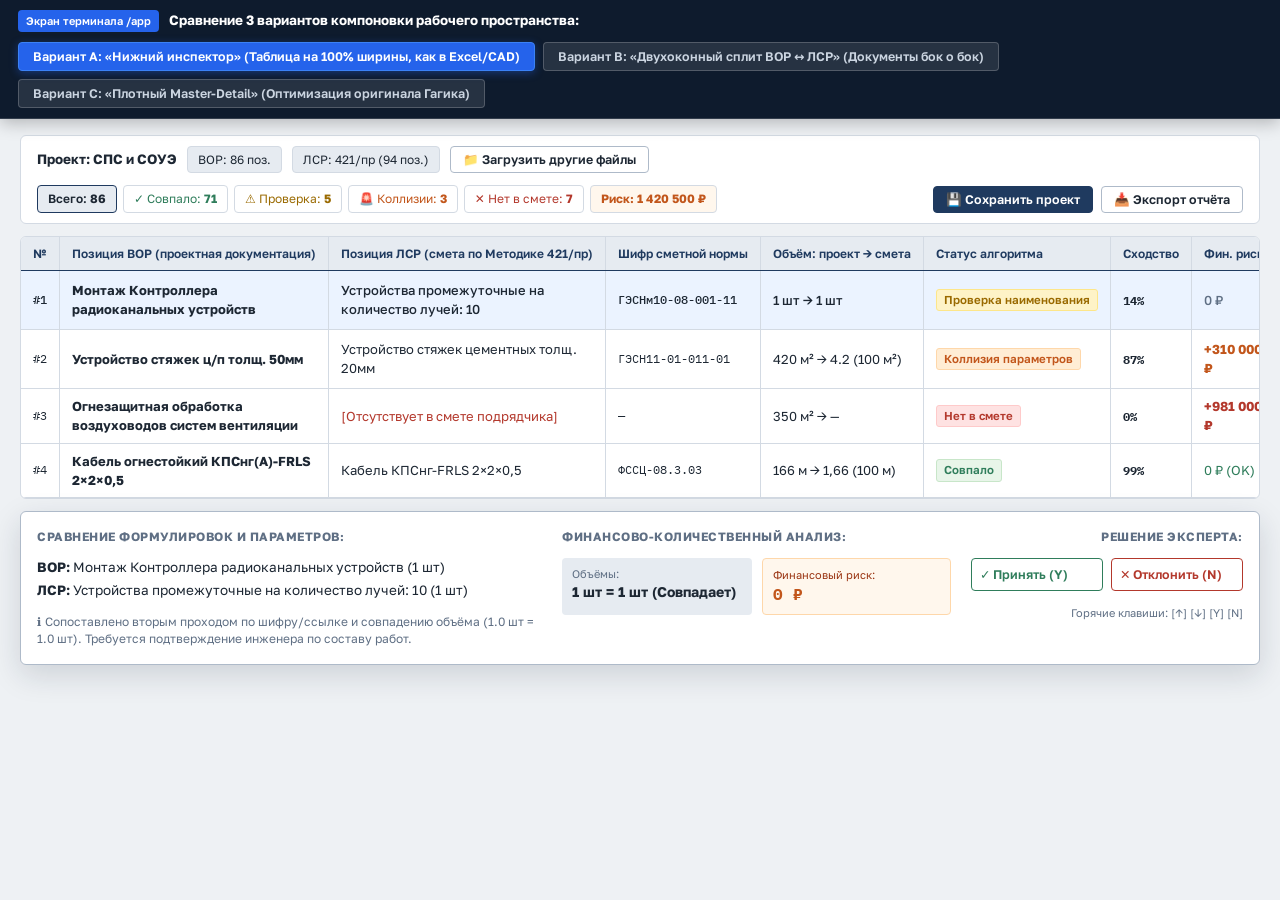
==== web/app_concepts.html @ 4828a9d8 "fix(classification): fix front-end status bug and add 3 interactive layout concepts for /app termina" ====
<!doctype html>
<html lang="ru">
<head>
  <meta charset="utf-8">
  <meta name="viewport" content="width=device-width, initial-scale=1, viewport-fit=cover">
  <title>Концепты интерфейса /app | СверкаСмет (SmartMatcher)</title>
  <link rel="icon" type="image/svg+xml" href="/favicon.svg">
  <link rel="stylesheet" href="https://fonts.googleapis.com/css2?family=Golos+Text:wght@400;500;600;700;800&family=IBM+Plex+Mono:wght@400;500;600&display=swap">
  <style>
    :root {
      --bg: #EEF1F4;
      --card: #FFFFFF;
      --ink: #1F3A5F;
      --ink-dark: #0E1B2D;
      --text: #1D2733;
      --mut: #5F6F84;
      --line: #D3DAE3;
      --line2: #AEBAC9;
      --hdr: #E6EBF1;
      --ok: #2F7D5B;
      --part: #9A6A00;
      --diff: #C2561B;
      --bad: #B3382C;
      --link: #1F5FBF;
    }
    * { box-sizing: border-box; margin: 0; padding: 0; }
    body {
      background: var(--bg);
      color: var(--text);
      font: 13.5px/1.45 "Golos Text", system-ui, -apple-system, sans-serif;
      -webkit-font-smoothing: antialiased;
      padding-bottom: 30px;
    }
    button, input, select { font-family: inherit; }

    /* Верхняя панель переключения концептов */
    .switcher-top {
      position: sticky;
      top: 0;
      z-index: 1000;
      background: #0E1B2D;
      color: #fff;
      padding: 10px 18px;
      display: flex;
      justify-content: space-between;
      align-items: center;
      box-shadow: 0 4px 16px rgba(0, 0, 0, 0.25);
      border-bottom: 1px solid rgba(255, 255, 255, 0.15);
      flex-wrap: wrap;
      gap: 10px;
    }
    .switcher-left {
      font-size: 13.5px;
      font-weight: 700;
      display: flex;
      align-items: center;
      gap: 10px;
    }
    .tag-badge {
      background: #2563EB;
      color: #fff;
      font-size: 11px;
      padding: 3px 8px;
      border-radius: 4px;
      font-weight: 600;
    }
    .switcher-btns {
      display: flex;
      gap: 8px;
      flex-wrap: wrap;
    }
    .sw-btn {
      background: rgba(255, 255, 255, 0.1);
      border: 1px solid rgba(255, 255, 255, 0.2);
      color: #CBD5E1;
      font-size: 12.5px;
      font-weight: 600;
      padding: 6px 14px;
      border-radius: 4px;
      cursor: pointer;
      transition: all 0.15s ease;
    }
    .sw-btn:hover {
      background: rgba(255, 255, 255, 0.2);
      color: #fff;
    }
    .sw-btn.active {
      background: #2563EB;
      border-color: #3B82F6;
      color: #fff;
      box-shadow: 0 2px 8px rgba(37, 99, 235, 0.4);
    }

    .concept-screen {
      display: none;
      max-width: 1560px;
      margin: 0 auto;
      padding: 16px 20px;
      animation: fadeIn 0.15s ease-out;
    }
    .concept-screen.active {
      display: block;
    }
    @keyframes fadeIn {
      from { opacity: 0; transform: translateY(4px); }
      to { opacity: 1; transform: none; }
    }

    /* Общие стили таблиц и бейджей */
    .t-code { font-family: "IBM Plex Mono", monospace; font-size: 11.5px; }
    .badge {
      display: inline-flex;
      align-items: center;
      gap: 4px;
      padding: 2px 7px;
      border-radius: 3px;
      font-size: 11.5px;
      font-weight: 600;
      white-space: nowrap;
    }
    .b-ok { background: #E8F5E9; color: var(--ok); border: 1px solid #C8E6C9; }
    .b-part { background: #FEF3C7; color: var(--part); border: 1px solid #FDE68A; }
    .b-diff { background: #FFEDD5; color: var(--diff); border: 1px solid #FED7AA; }
    .b-bad { background: #FEE2E2; color: var(--bad); border: 1px solid #FECACA; }
    mark.df { background: #FFEDD5; color: #9A3412; padding: 0 3px; border-radius: 2px; font-weight: 700; }

    .btn {
      font-size: 12.5px;
      padding: 5px 12px;
      border-radius: 4px;
      border: 1px solid var(--line2);
      background: #fff;
      color: var(--text);
      cursor: pointer;
      font-weight: 600;
      display: inline-flex;
      align-items: center;
      gap: 6px;
    }
    .btn-primary { background: var(--ink); color: #fff; border-color: var(--ink); }
    .btn-ok { color: var(--ok); border-color: var(--ok); }
    .btn-ok:hover { background: var(--ok); color: #fff; }
    .btn-bad { color: var(--bad); border-color: var(--bad); }
    .btn-bad:hover { background: var(--bad); color: #fff; }

    /* ==========================================================================
       КОНЦЕПТ A: НИЖНИЙ ИНСПЕКТОР (Bottom Drawer / Excel & CAD Style)
       Таблица на 100% ширины экрана, ничего не сжато. Снизу удобная панель инспекции.
       ========================================================================== */
    .ca-topbar {
      background: var(--card);
      border: 1px solid var(--line);
      border-radius: 6px;
      padding: 10px 16px;
      margin-bottom: 12px;
      display: flex;
      justify-content: space-between;
      align-items: center;
      flex-wrap: wrap;
      gap: 12px;
    }
    .ca-files {
      display: flex;
      gap: 10px;
      align-items: center;
    }
    .ca-f-pill {
      background: var(--hdr);
      border: 1px solid var(--line);
      border-radius: 4px;
      padding: 4px 10px;
      font-size: 12px;
    }
    .ca-stats {
      display: flex;
      gap: 6px;
      align-items: center;
    }
    .ca-stat-pill {
      border: 1px solid var(--line);
      background: #fff;
      border-radius: 4px;
      padding: 4px 10px;
      font-size: 12px;
      cursor: pointer;
    }
    .ca-stat-pill.active {
      border-color: var(--ink);
      background: var(--hdr);
      font-weight: 600;
    }

    .ca-table-wrap {
      background: var(--card);
      border: 1px solid var(--line);
      border-radius: 6px;
      overflow: hidden;
      margin-bottom: 12px;
    }
    .ca-table {
      width: 100%;
      border-collapse: collapse;
      font-size: 13px;
    }
    .ca-table th {
      background: var(--hdr);
      padding: 8px 12px;
      text-align: left;
      font-weight: 600;
      color: var(--ink);
      border-bottom: 1.5px solid var(--ink);
      border-right: 1px solid var(--line);
      font-size: 12px;
      white-space: nowrap;
    }
    .ca-table td {
      padding: 8px 12px;
      border-bottom: 1px solid var(--line);
      border-right: 1px solid var(--line);
      vertical-align: middle;
      cursor: pointer;
    }
    .ca-table tr:hover { background: #F1F5F9; }
    .ca-table tr.active { background: #EBF3FF; font-weight: 500; }

    /* Нижняя шторка инспектора параметров */
    .ca-bottom-drawer {
      background: #FFFFFF;
      border: 1.5px solid var(--line2);
      border-radius: 6px;
      padding: 16px;
      box-shadow: 0 10px 30px rgba(18, 34, 56, 0.15);
      display: grid;
      grid-template-columns: 1.3fr 1fr 0.7fr;
      gap: 20px;
      align-items: start;
    }
    .ca-b-col {
      display: flex;
      flex-direction: column;
      gap: 8px;
    }
    .ca-b-col h4 {
      font-size: 12px;
      text-transform: uppercase;
      letter-spacing: 0.5px;
      color: var(--mut);
      margin-bottom: 4px;
    }

    /* ==========================================================================
       КОНЦЕПТ B: ДВУХОКОННЫЙ СПЛИТ ВОР <-> ЛСР (Side-by-Side Dual Pane)
       Слева колонка ВОР, справа колонка ЛСР. Идеально видно связку документов.
       ========================================================================== */
    .cb-top {
      display: flex;
      justify-content: space-between;
      align-items: center;
      background: var(--card);
      border: 1px solid var(--line);
      border-radius: 6px;
      padding: 10px 16px;
      margin-bottom: 12px;
    }
    .cb-grid {
      display: grid;
      grid-template-columns: 1fr 1fr;
      gap: 14px;
    }
    .cb-pane {
      background: var(--card);
      border: 1px solid var(--line);
      border-radius: 6px;
      overflow: hidden;
    }
    .cb-pane-hdr {
      background: var(--hdr);
      padding: 10px 14px;
      border-bottom: 1.5px solid var(--ink);
      display: flex;
      justify-content: space-between;
      align-items: center;
      font-weight: 700;
      color: var(--ink);
    }
    .cb-list {
      display: flex;
      flex-direction: column;
    }
    .cb-item {
      padding: 10px 14px;
      border-bottom: 1px solid var(--line);
      cursor: pointer;
      display: flex;
      justify-content: space-between;
      align-items: center;
      gap: 10px;
      transition: background 0.1s ease;
    }
    .cb-item:hover { background: #F8FAFC; }
    .cb-item.active { background: #EBF3FF; border-left: 3px solid var(--ink); font-weight: 500; }

    /* ==========================================================================
       КОНЦЕПТ C: УЛУЧШЕННЫЙ MASTER-DETAIL (Оптимизация оригинала Гагика)
       Таблица слева, карточка справа. Но шапка сжата в 1 строку, кнопки быстрых
       решений прямо в таблице, ничего не сминается.
       ========================================================================== */
    .cc-compact-header {
      background: var(--card);
      border: 1px solid var(--line);
      border-radius: 6px;
      padding: 8px 14px;
      display: flex;
      justify-content: space-between;
      align-items: center;
      margin-bottom: 12px;
      flex-wrap: wrap;
      gap: 10px;
    }
    .cc-split {
      display: grid;
      grid-template-columns: minmax(0, 1.4fr) minmax(340px, 0.85fr);
      gap: 12px;
      align-items: start;
    }
    .cc-table-box {
      background: var(--card);
      border: 1px solid var(--line);
      border-radius: 6px;
      overflow: hidden;
    }
    .cc-panel-box {
      background: var(--card);
      border: 1px solid var(--line);
      border-radius: 6px;
      padding: 16px;
      display: flex;
      flex-direction: column;
      gap: 14px;
      position: sticky;
      top: 60px;
    }
  </style>
</head>
<body>

  <!-- Switcher Toolbar -->
  <div class="switcher-top">
    <div class="switcher-left">
      <span class="tag-badge">Экран терминала /app</span>
      <span>Сравнение 3 вариантов компоновки рабочего пространства:</span>
    </div>
    <div class="switcher-btns">
      <button class="sw-btn active" onclick="setScreen('a')">
        Вариант А: «Нижний инспектор» (Таблица на 100% ширины, как в Excel/CAD)
      </button>
      <button class="sw-btn" onclick="setScreen('b')">
        Вариант B: «Двухоконный сплит ВОР ↔ ЛСР» (Документы бок о бок)
      </button>
      <button class="sw-btn" onclick="setScreen('c')">
        Вариант C: «Плотный Master-Detail» (Оптимизация оригинала Гагика)
      </button>
    </div>
  </div>

  <!-- ==========================================================================
       ВАРИАНТ A: НИЖНИЙ ИНСПЕКТОР (Bottom Drawer / Excel & CAD Style)
       ========================================================================== -->
  <div id="screen-a" class="concept-screen active">
    <!-- Ультракомпактный Topbar -->
    <div class="ca-topbar">
      <div class="ca-files">
        <b>Проект: СПС и СОУЭ</b>
        <span class="ca-f-pill">ВОР: 86 поз.</span>
        <span class="ca-f-pill">ЛСР: 421/пр (94 поз.)</span>
        <button class="btn btn-sm">📁 Загрузить другие файлы</button>
      </div>

      <div class="ca-stats">
        <span class="ca-stat-pill active">Всего: <b>86</b></span>
        <span class="ca-stat-pill" style="color:var(--ok);">✓ Совпало: <b>71</b></span>
        <span class="ca-stat-pill" style="color:var(--part);">⚠️ Проверка: <b>5</b></span>
        <span class="ca-stat-pill" style="color:var(--diff);">🚨 Коллизии: <b>3</b></span>
        <span class="ca-stat-pill" style="color:var(--bad);">✕ Нет в смете: <b>7</b></span>
        <span class="ca-stat-pill" style="background:#FFF7ED; color:#C2561B; font-weight:700;">Риск: 1 420 500 ₽</span>
      </div>

      <div style="display:flex; gap:8px;">
        <button class="btn btn-primary">💾 Сохранить проект</button>
        <button class="btn">📥 Экспорт отчёта</button>
      </div>
    </div>

    <!-- Таблица на всю ширину (100%) -->
    <div class="ca-table-wrap">
      <table class="ca-table">
        <thead>
          <tr>
            <th style="width:40px;">№</th>
            <th>Позиция ВОР (проектная документация)</th>
            <th>Позиция ЛСР (смета по Методике 421/пр)</th>
            <th style="width:130px;">Шифр сметной нормы</th>
            <th style="width:130px;">Объём: проект → смета</th>
            <th style="width:160px;">Статус алгоритма</th>
            <th style="width:90px;">Сходство</th>
            <th style="width:120px;">Фин. риск</th>
            <th style="width:120px; text-align:center;">Решение</th>
          </tr>
        </thead>
        <tbody id="ca-tbody">
          <tr class="active" onclick="caSelect(0, this)">
            <td class="t-code">#1</td>
            <td><b>Монтаж Контроллера радиоканальных устройств</b></td>
            <td>Устройства промежуточные на количество лучей: 10</td>
            <td class="t-code">ГЭСНм10-08-001-11</td>
            <td>1 шт → 1 шт</td>
            <td><span class="badge b-part">Проверка наименования</span></td>
            <td><b class="t-code">14%</b></td>
            <td><span style="color:var(--mut);">0 ₽</span></td>
            <td style="text-align:center;" onclick="event.stopPropagation();">
              <button class="btn btn-ok" style="padding:2px 8px;">✓</button>
              <button class="btn btn-bad" style="padding:2px 8px;">✕</button>
            </td>
          </tr>
          <tr onclick="caSelect(1, this)">
            <td class="t-code">#2</td>
            <td><b>Устройство стяжек ц/п толщ. 50мм</b></td>
            <td>Устройство стяжек цементных толщ. 20мм</td>
            <td class="t-code">ГЭСН11-01-011-01</td>
            <td>420 м² → 4.2 (100 м²)</td>
            <td><span class="badge b-diff">Коллизия параметров</span></td>
            <td><b class="t-code">87%</b></td>
            <td><b style="color:var(--diff);">+310 000 ₽</b></td>
            <td style="text-align:center;" onclick="event.stopPropagation();">
              <button class="btn btn-ok" style="padding:2px 8px;">✓</button>
              <button class="btn btn-bad" style="padding:2px 8px;">✕</button>
            </td>
          </tr>
          <tr onclick="caSelect(2, this)">
            <td class="t-code">#3</td>
            <td><b>Огнезащитная обработка воздуховодов систем вентиляции</b></td>
            <td><span style="color:var(--bad);">[Отсутствует в смете подрядчика]</span></td>
            <td class="t-code">—</td>
            <td>350 м² → —</td>
            <td><span class="badge b-bad">Нет в смете</span></td>
            <td><b class="t-code">0%</b></td>
            <td><b style="color:var(--bad);">+981 000 ₽</b></td>
            <td style="text-align:center;" onclick="event.stopPropagation();">
              <button class="btn btn-bad" style="padding:2px 8px;">✕ В акт</button>
            </td>
          </tr>
          <tr onclick="caSelect(3, this)">
            <td class="t-code">#4</td>
            <td><b>Кабель огнестойкий КПСнг(А)-FRLS 2×2×0,5</b></td>
            <td>Кабель КПСнг-FRLS 2×2×0,5</td>
            <td class="t-code">ФССЦ-08.3.03</td>
            <td>166 м → 1,66 (100 м)</td>
            <td><span class="badge b-ok">Совпало</span></td>
            <td><b class="t-code">99%</b></td>
            <td><span style="color:var(--ok);">0 ₽ (OK)</span></td>
            <td style="text-align:center;" onclick="event.stopPropagation();">
              <span style="color:var(--ok); font-size:12px;">✓ Авто</span>
            </td>
          </tr>
        </tbody>
      </table>
    </div>

    <!-- Инспекционная горизонтальная шторка (не сжимает таблицу) -->
    <div class="ca-bottom-drawer">
      <div class="ca-b-col">
        <h4>Сравнение формулировок и параметров:</h4>
        <div style="font-size:13.5px; line-height:1.45;">
          <div><b>ВОР:</b> <span id="ca-vor">Монтаж Контроллера радиоканальных устройств (1 шт)</span></div>
          <div style="margin-top:4px;"><b>ЛСР:</b> <span id="ca-lsr">Устройства промежуточные на количество лучей: 10 (1 шт)</span></div>
        </div>
        <div style="font-size:12px; color:var(--mut); margin-top:4px;" id="ca-note">
          ℹ️ Сопоставлено вторым проходом по шифру/ссылке и совпадению объёма (1.0 шт = 1.0 шт). Требуется подтверждение инженера по составу работ.
        </div>
      </div>

      <div class="ca-b-col">
        <h4>Финансово-количественный анализ:</h4>
        <div style="display:grid; grid-template-columns: 1fr 1fr; gap:10px;">
          <div style="background:var(--hdr); padding:8px 10px; border-radius:4px;">
            <div style="font-size:11px; color:var(--mut);">Объёмы:</div>
            <b id="ca-qty" style="font-size:14px;">1 шт = 1 шт (Совпадает)</b>
          </div>
          <div style="background:#FFF7ED; border:1px solid #FED7AA; padding:8px 10px; border-radius:4px;">
            <div style="font-size:11px; color:#9A3412;">Финансовый риск:</div>
            <b id="ca-risk" style="font-size:16px; color:#C2561B; font-family:'IBM Plex Mono', monospace;">0 ₽</b>
          </div>
        </div>
      </div>

      <div class="ca-b-col" style="justify-content:center; align-items:flex-end;">
        <h4>Решение эксперта:</h4>
        <div style="display:flex; gap:8px; width:100%;">
          <button class="btn btn-ok" style="flex:1; padding:8px;">✓ Принять (Y)</button>
          <button class="btn btn-bad" style="flex:1; padding:8px;">✕ Отклонить (N)</button>
        </div>
        <span style="font-size:11px; color:var(--mut); margin-top:6px;">Горячие клавиши: [↑] [↓] [Y] [N]</span>
      </div>
    </div>
  </div>


  <!-- ==========================================================================
       ВАРИАНТ B: ДВУХОКОННЫЙ СПЛИТ ВОР <-> ЛСР (Side-by-Side Dual Pane)
       ========================================================================== -->
  <div id="screen-b" class="concept-screen">
    <div class="cb-top">
      <div>
        <b>Сверка в режиме сопоставления двух документов</b>
        <span style="font-size:12.5px; color:var(--mut); margin-left:12px;">Слева: Проектные работы (ВОР) · Справа: Сметные расценки (ЛСР)</span>
      </div>
      <div style="display:flex; gap:8px;">
        <span class="badge b-ok">Связано 71</span>
        <span class="badge b-diff">3 коллизии</span>
        <button class="btn btn-primary">💾 Сохранить</button>
      </div>
    </div>

    <div class="cb-grid">
      <!-- Колонка ВОР -->
      <div class="cb-pane">
        <div class="cb-pane-hdr">
          <span>📋 Ведомость объёмов работ (ВОР)</span>
          <span class="t-code" style="font-weight:400;">86 позиций</span>
        </div>
        <div class="cb-list">
          <div class="cb-item active">
            <div>
              <b>#1. Монтаж Контроллера радиоканальных устройств</b>
              <div style="font-size:12px; color:var(--mut);">Объём: 1 шт</div>
            </div>
            <span class="badge b-part">Связано 14%</span>
          </div>
          <div class="cb-item">
            <div>
              <b>#2. Устройство стяжек ц/п толщ. 50мм</b>
              <div style="font-size:12px; color:var(--mut);">Объём: 420 м²</div>
            </div>
            <span class="badge b-diff">Коллизия 50мм</span>
          </div>
          <div class="cb-item">
            <div>
              <b>#3. Огнезащитная обработка воздуховодов</b>
              <div style="font-size:12px; color:var(--mut);">Объём: 350 м²</div>
            </div>
            <span class="badge b-bad">Нет в смете</span>
          </div>
        </div>
      </div>

      <!-- Колонка ЛСР -->
      <div class="cb-pane">
        <div class="cb-pane-hdr">
          <span>📑 Локальный сметный расчёт (ЛСР 421/пр)</span>
          <span class="t-code" style="font-weight:400;">94 позиции</span>
        </div>
        <div class="cb-list">
          <div class="cb-item active">
            <div>
              <b>№1. Устройства промежуточные на 10 лучей</b>
              <div style="font-size:12px; color:var(--mut);">ГЭСНм10-08-001-11 · Объём: 1 шт</div>
            </div>
            <div style="display:flex; gap:4px;">
              <button class="btn btn-ok" style="padding:2px 8px;">✓</button>
              <button class="btn btn-bad" style="padding:2px 8px;">✕</button>
            </div>
          </div>
          <div class="cb-item">
            <div>
              <b>№14. Устройство стяжек цементных толщ. 20мм</b>
              <div style="font-size:12px; color:var(--mut);">ГЭСН11-01 · 4.2 (100 м²) · <b style="color:var(--diff);">+310 000 ₽</b></div>
            </div>
            <div style="display:flex; gap:4px;">
              <button class="btn btn-ok" style="padding:2px 8px;">✓</button>
              <button class="btn btn-bad" style="padding:2px 8px;">✕</button>
            </div>
          </div>
          <div class="cb-item" style="background:#FFF5F5;">
            <div>
              <span style="color:var(--bad); font-weight:600;">[Соответствующая расценка не обнаружена]</span>
              <div style="font-size:12px; color:var(--mut);">Риск для подрядчика: 981 000 ₽</div>
            </div>
            <button class="btn btn-bad" style="padding:2px 8px;">✕ В акт</button>
          </div>
        </div>
      </div>
    </div>
  </div>


  <!-- ==========================================================================
       ВАРИАНТ C: ПЛОТНЫЙ MASTER-DETAIL (Оптимизация оригинала Гагика)
       ========================================================================== -->
  <div id="screen-c" class="concept-screen">
    <!-- Сжатая верхняя панель (высота 44px вместо 220px) -->
    <div class="cc-compact-header">
      <div style="display:flex; gap:10px; align-items:center;">
        <b>СверкаСмет</b>
        <span style="color:var(--mut); font-size:12.5px;">Объект: Дворец молодёжи</span>
        <button class="btn btn-sm">Сменить смету</button>
      </div>

      <div style="display:flex; gap:6px;">
        <span class="badge b-ok">71 Совпало</span>
        <span class="badge b-part">5 Проверка</span>
        <span class="badge b-diff">3 Коллизии</span>
        <span class="badge b-bad">7 Нет</span>
        <span class="badge" style="background:#FFF7ED; color:#C2561B; border:1px solid #FED7AA;">Риск: 1.42 млн ₽</span>
      </div>

      <div style="display:flex; gap:8px;">
        <button class="btn btn-primary btn-sm">💾 Сохранить</button>
        <button class="btn btn-sm">📁 История</button>
      </div>
    </div>

    <!-- Разделение: Таблица слева (с быстрыми кнопками в строках) + Инспектор справа -->
    <div class="cc-split">
      <div class="cc-table-box">
        <table class="ca-table">
          <thead>
            <tr>
              <th style="width:36px;">№</th>
              <th>Позиция ВОР</th>
              <th>Позиция ЛСР (421/пр)</th>
              <th>Объём</th>
              <th>Статус</th>
              <th>Действие</th>
            </tr>
          </thead>
          <tbody>
            <tr class="active">
              <td class="t-code">#1</td>
              <td><b>Монтаж Контроллера</b></td>
              <td>Устройства промежуточные (10 лучей)</td>
              <td>1 → 1 шт</td>
              <td><span class="badge b-part">Проверка наименования</span></td>
              <td onclick="event.stopPropagation();">
                <button class="btn btn-ok" style="padding:2px 6px;">✓</button>
                <button class="btn btn-bad" style="padding:2px 6px;">✕</button>
              </td>
            </tr>
            <tr>
              <td class="t-code">#2</td>
              <td><b>Стяжка ц/п толщ. 50мм</b></td>
              <td>Стяжка ц/п толщ. 20мм</td>
              <td>420 → 4.2 (100м²)</td>
              <td><span class="badge b-diff">Коллизия параметров</span></td>
              <td onclick="event.stopPropagation();">
                <button class="btn btn-ok" style="padding:2px 6px;">✓</button>
                <button class="btn btn-bad" style="padding:2px 6px;">✕</button>
              </td>
            </tr>
            <tr>
              <td class="t-code">#3</td>
              <td><b>Огнезащита воздуховодов</b></td>
              <td><span style="color:var(--bad);">[Не осмечено]</span></td>
              <td>350 м² → —</td>
              <td><span class="badge b-bad">Нет в смете</span></td>
              <td onclick="event.stopPropagation();">
                <button class="btn btn-bad" style="padding:2px 6px;">✕ В акт</button>
              </td>
            </tr>
          </tbody>
        </table>
      </div>

      <!-- Боковой инспектор справа -->
      <div class="cc-panel-box">
        <div style="display:flex; justify-content:space-between; align-items:baseline; border-bottom:1px solid var(--line); padding-bottom:8px;">
          <b>Инспекция строки #1</b>
          <span class="t-code" style="font-weight:700; color:var(--part);">14% (Pass 2)</span>
        </div>
        <div style="font-size:12.5px;">
          <div style="color:var(--mut);">ВОР:</div>
          <div style="font-weight:500;">Монтаж Контроллера радиоканальных устройств (1 шт)</div>
          <div style="color:var(--mut); margin-top:6px;">ЛСР:</div>
          <div style="font-weight:500;">Устройства промежуточные на 10 лучей (1 шт)</div>
          <div style="color:var(--mut); margin-top:2px;" class="t-code">ГЭСНм10-08-001-11</div>
        </div>
        <div style="background:#F0FDF4; border:1px solid #BBF7D0; padding:8px 10px; border-radius:4px; font-size:12px; color:#166534;">
          ✓ Объёмы полностью совпадают: 1 шт = 1 шт.<br>
          ⚠️ Низкое сходство наименований (14%): проверьте спецификацию проекта.
        </div>
        <div style="display:flex; gap:6px; margin-top:auto;">
          <button class="btn btn-ok" style="flex:1; padding:8px;">✓ Подтвердить (Y)</button>
          <button class="btn btn-bad" style="flex:1; padding:8px;">✕ Отклонить (N)</button>
        </div>
      </div>
    </div>
  </div>

  <script>
    function setScreen(id) {
      document.querySelectorAll('.concept-screen').forEach(s => s.classList.remove('active'));
      document.querySelectorAll('.sw-btn').forEach(b => b.classList.remove('active'));
      document.getElementById('screen-' + id).classList.add('active');
      event.target.classList.add('active');
    }

    const rowDataA = [
      {
        vor: "Монтаж Контроллера радиоканальных устройств (1 шт)",
        lsr: "Устройства промежуточные на количество лучей: 10 (1 шт)",
        note: "ℹ️ Сопоставлено вторым проходом по шифру/ссылке и совпадению объёма (1.0 шт = 1.0 шт). Требуется проверка состава работ.",
        qty: "1 шт = 1 шт (Совпадает)",
        risk: "0 ₽"
      },
      {
        vor: "Устройство стяжек ц/п толщ. <mark class=\"df\">50мм</mark> (420 м²)",
        lsr: "Устройство стяжек цементных толщ. <mark class=\"df\">20мм</mark> (4.2 100м² = 420 м²)",
        note: "⚠️ Коллизия параметров: не совпадает толщина слоя (50 мм против 20 мм по проекту).",
        qty: "420 м² = 420 м² (Нормализовано)",
        risk: "+310 000 ₽"
      },
      {
        vor: "Огнезащитная обработка воздуховодов систем вентиляции (350 м²)",
        lsr: "[Отсутствует в смете подрядчика]",
        note: "🚨 Критический пропуск: обязательные противопожарные работы не осмечены.",
        qty: "350 м² → 0 м² (Дефицит)",
        risk: "+981 000 ₽"
      },
      {
        vor: "Кабель огнестойкий КПСнг(А)-FRLS 2×2×0,5 (166 м)",
        lsr: "Кабель КПСнг-FRLS 2×2×0,5 (1,66 100м = 166 м)",
        note: "✓ Полное соответствие с автоматическим пересчётом единицы измерения (100 м ↔ м).",
        qty: "166 м = 166 м (Совпадает)",
        risk: "0 ₽ (OK)"
      }
    ];

    function caSelect(idx, tr) {
      document.querySelectorAll('#ca-tbody tr').forEach(r => r.classList.remove('active'));
      tr.classList.add('active');
      const d = rowDataA[idx];
      document.getElementById('ca-vor').innerHTML = d.vor;
      document.getElementById('ca-lsr').innerHTML = d.lsr;
      document.getElementById('ca-note').innerHTML = d.note;
      document.getElementById('ca-qty').textContent = d.qty;
      document.getElementById('ca-risk').textContent = d.risk;
    }
  </script>
</body>
</html>
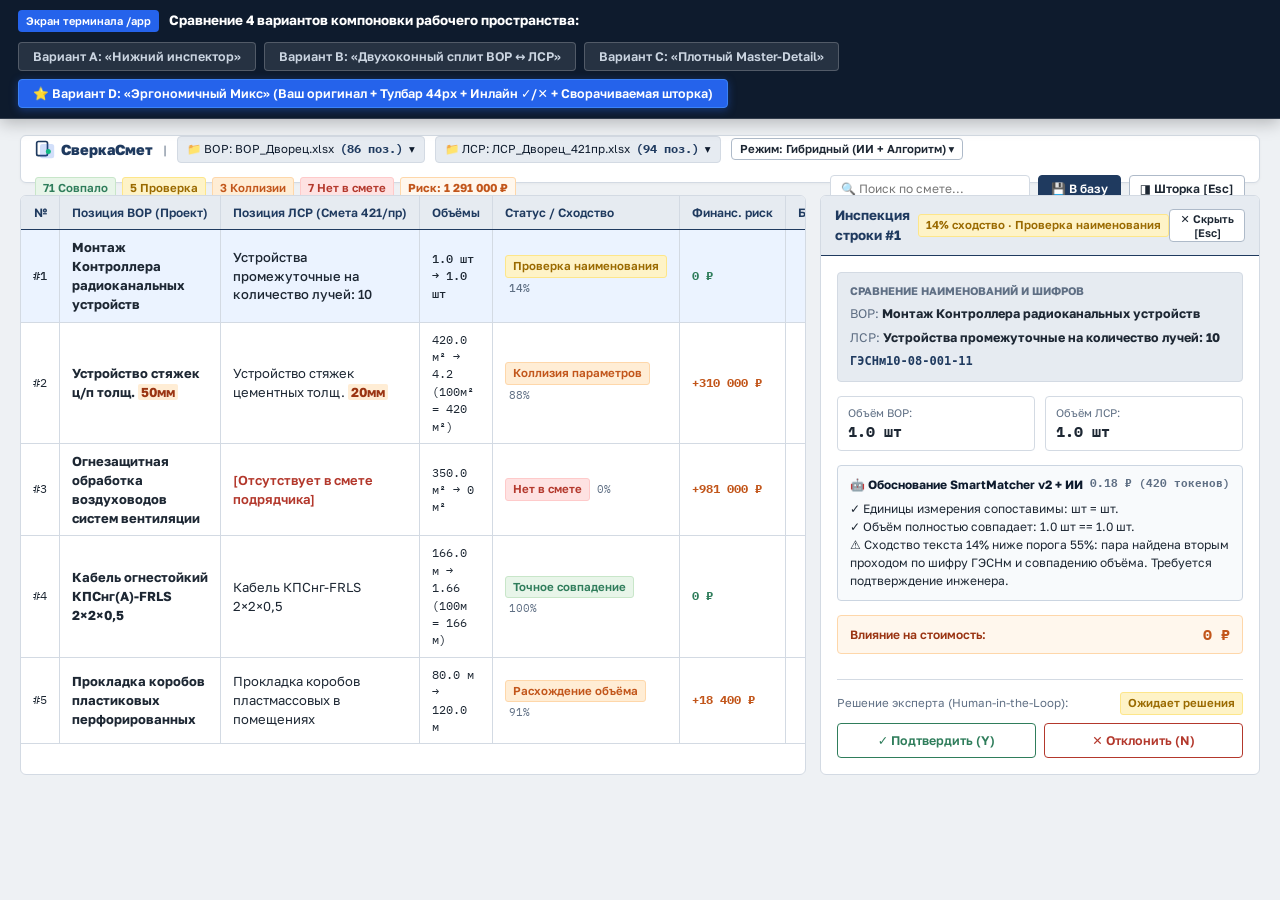
==== commit 5fa04771: "feat(ui): add 4th variant (Ergonomic Mix) to app_concepts showcase" ====
--- a/web/app_concepts.html
+++ b/web/app_concepts.html
@@ -340,6 +340,177 @@
       position: sticky;
       top: 60px;
     }
+    /* ==========================================================================
+       КОНЦЕПТ D: «ЭРГОНОМИЧНЫЙ МИКС» (Финальный рекомендованный вариант Гагика)
+       ========================================================================== */
+    .cd-topbar {
+      height: 48px;
+      background: var(--card);
+      border: 1px solid var(--line);
+      border-radius: 6px;
+      padding: 0 14px;
+      margin-bottom: 12px;
+      display: flex;
+      justify-content: space-between;
+      align-items: center;
+      gap: 12px;
+      box-shadow: 0 1px 3px rgba(0,0,0,0.04);
+      flex-wrap: wrap;
+    }
+    .cd-tb-left {
+      display: flex;
+      align-items: center;
+      gap: 10px;
+    }
+    .cd-logo {
+      font-weight: 800;
+      font-size: 14.5px;
+      color: var(--ink);
+      display: flex;
+      align-items: center;
+      gap: 6px;
+    }
+    .cd-file-pill {
+      display: inline-flex;
+      align-items: center;
+      gap: 6px;
+      background: var(--hdr);
+      border: 1px solid var(--line);
+      padding: 4px 9px;
+      border-radius: 4px;
+      font-size: 11.5px;
+      color: var(--ink-dark);
+      cursor: pointer;
+      transition: all 0.15s ease;
+    }
+    .cd-file-pill:hover {
+      border-color: var(--ink);
+      background: #E2E8F0;
+    }
+    .cd-tb-center {
+      display: flex;
+      align-items: center;
+      gap: 6px;
+    }
+    .cd-tb-right {
+      display: flex;
+      align-items: center;
+      gap: 8px;
+    }
+    .cd-search-input {
+      border: 1px solid var(--line);
+      border-radius: 4px;
+      padding: 5px 10px;
+      font-size: 12px;
+      width: 200px;
+      outline: none;
+    }
+    .cd-search-input:focus {
+      border-color: var(--ink);
+    }
+    .cd-layout {
+      display: flex;
+      gap: 14px;
+      align-items: stretch;
+      min-height: 580px;
+      position: relative;
+    }
+    .cd-table-container {
+      flex: 1 1 0%;
+      min-width: 0;
+      background: var(--card);
+      border: 1px solid var(--line);
+      border-radius: 6px;
+      overflow: hidden;
+      display: flex;
+      flex-direction: column;
+      transition: all 0.25s cubic-bezier(0.16, 1, 0.3, 1);
+    }
+    .cd-inspector-panel {
+      width: 440px;
+      flex-shrink: 0;
+      background: var(--card);
+      border: 1px solid var(--line);
+      border-radius: 6px;
+      display: flex;
+      flex-direction: column;
+      transition: all 0.25s cubic-bezier(0.16, 1, 0.3, 1);
+      overflow: hidden;
+    }
+    .cd-inspector-panel.hidden {
+      width: 0;
+      padding: 0;
+      border: none;
+      margin: 0;
+      opacity: 0;
+      pointer-events: none;
+    }
+    .cd-inspector-hdr {
+      background: var(--hdr);
+      padding: 10px 14px;
+      border-bottom: 1.5px solid var(--ink);
+      display: flex;
+      justify-content: space-between;
+      align-items: center;
+      font-weight: 700;
+      color: var(--ink);
+    }
+    .cd-inspector-body {
+      padding: 16px;
+      overflow-y: auto;
+      display: flex;
+      flex-direction: column;
+      gap: 14px;
+      flex: 1;
+    }
+    .cd-row-action-btn {
+      padding: 3px 8px;
+      border-radius: 3px;
+      font-size: 11px;
+      font-weight: 700;
+      cursor: pointer;
+      border: 1px solid transparent;
+      display: inline-flex;
+      align-items: center;
+      gap: 3px;
+      transition: all 0.1s ease;
+    }
+    .cd-btn-yes {
+      background: #F0FDF4;
+      color: #166534;
+      border-color: #BBF7D0;
+    }
+    .cd-btn-yes:hover, .cd-btn-yes.active {
+      background: #166534;
+      color: #fff;
+    }
+    .cd-btn-no {
+      background: #FEF2F2;
+      color: #991B1B;
+      border-color: #FECACA;
+    }
+    .cd-btn-no:hover, .cd-btn-no.active {
+      background: #991B1B;
+      color: #fff;
+    }
+    .badge-decision-yes {
+      background: #DCFCE7;
+      color: #15803D;
+      font-weight: 700;
+      padding: 2px 6px;
+      border-radius: 3px;
+      font-size: 11px;
+      border: 1px solid #86EFAC;
+    }
+    .badge-decision-no {
+      background: #FEE2E2;
+      color: #B91C1C;
+      font-weight: 700;
+      padding: 2px 6px;
+      border-radius: 3px;
+      font-size: 11px;
+      border: 1px solid #FCA5A5;
+    }
   </style>
 </head>
 <body>
@@ -348,17 +519,20 @@
   <div class="switcher-top">
     <div class="switcher-left">
       <span class="tag-badge">Экран терминала /app</span>
-      <span>Сравнение 3 вариантов компоновки рабочего пространства:</span>
+      <span>Сравнение 4 вариантов компоновки рабочего пространства:</span>
     </div>
     <div class="switcher-btns">
-      <button class="sw-btn active" onclick="setScreen('a')">
-        Вариант А: «Нижний инспектор» (Таблица на 100% ширины, как в Excel/CAD)
+      <button class="sw-btn" onclick="setScreen('a')">
+        Вариант А: «Нижний инспектор»
       </button>
       <button class="sw-btn" onclick="setScreen('b')">
-        Вариант B: «Двухоконный сплит ВОР ↔ ЛСР» (Документы бок о бок)
+        Вариант B: «Двухоконный сплит ВОР ↔ ЛСР»
       </button>
       <button class="sw-btn" onclick="setScreen('c')">
-        Вариант C: «Плотный Master-Detail» (Оптимизация оригинала Гагика)
+        Вариант C: «Плотный Master-Detail»
+      </button>
+      <button class="sw-btn active" onclick="setScreen('d')">
+        ⭐ Вариант D: «Эргономичный Микс» (Ваш оригинал + Тулбар 44px + Инлайн ✓/✕ + Сворачиваемая шторка)
       </button>
     </div>
   </div>
@@ -366,7 +540,7 @@
   <!-- ==========================================================================
        ВАРИАНТ A: НИЖНИЙ ИНСПЕКТОР (Bottom Drawer / Excel & CAD Style)
        ========================================================================== -->
-  <div id="screen-a" class="concept-screen active">
+  <div id="screen-a" class="concept-screen">
     <!-- Ультракомпактный Topbar -->
     <div class="ca-topbar">
       <div class="ca-files">
@@ -695,6 +869,144 @@
     </div>
   </div>
 
+
+  <!-- ==========================================================================
+       ВАРИАНТ D: «ЭРГОНОМИЧНЫЙ МИКС» (Рекомендованный апгрейд оригинала Гагика)
+       ========================================================================== -->
+  <div id="screen-d" class="concept-screen active">
+    <!-- 1. Компактный Topbar (высота 48px, возвращает 250px полезной высоты экрану) -->
+    <div class="cd-topbar">
+      <div class="cd-tb-left">
+        <div class="cd-logo">
+          <svg width="20" height="20" viewBox="0 0 24 24" fill="none"><rect x="2" y="3" width="13" height="17" rx="2" stroke="#1F3A5F" stroke-width="2"/><path d="M9 7h11a2 2 0 0 1 2 2v11a2 2 0 0 1-2 2H9a2 2 0 0 1-2-2V9a2 2 0 0 1 2-2z" fill="#2563EB" opacity="0.2" stroke="#2563EB" stroke-width="2"/><circle cx="16" cy="15" r="3" fill="#10B981"/></svg>
+          СверкаСмет
+        </div>
+        <span style="color:var(--mut); font-size:12px;">|</span>
+        <span class="cd-file-pill" title="Кликните для быстрой смены файла ВОР">
+          📁 ВОР: ВОР_Дворец.xlsx <span class="t-code" style="color:var(--ink); font-weight:700;">(86 поз.)</span> ▾
+        </span>
+        <span class="cd-file-pill" title="Кликните для быстрой смены файла ЛСР">
+          📁 ЛСР: ЛСР_Дворец_421пр.xlsx <span class="t-code" style="color:var(--ink); font-weight:700;">(94 поз.)</span> ▾
+        </span>
+        <button class="btn btn-sm" style="font-size:11.5px; padding:3px 8px;">Режим: Гибридный (ИИ + Алгоритм) ▾</button>
+      </div>
+
+      <div class="cd-tb-center">
+        <span class="badge b-ok" title="Строки со 100% совпадением объемов и формулировок">71 Совпало</span>
+        <span class="badge b-part" title="Строки, требующие проверки наименования">5 Проверка</span>
+        <span class="badge b-diff" title="Строки с расхождением объемов или параметров">3 Коллизии</span>
+        <span class="badge b-bad" title="Работы из проекта, отсутствующие в смете">7 Нет в смете</span>
+        <span class="badge" style="background:#FFF7ED; color:#C2561B; border:1px solid #FED7AA; font-weight:700;">Риск: 1 291 000 ₽</span>
+      </div>
+
+      <div class="cd-tb-right">
+        <input type="text" class="cd-search-input" placeholder="🔍 Поиск по смете..." id="cd-search" oninput="cdFilter(this.value)">
+        <button class="btn btn-primary" style="padding:5px 12px; font-size:12px;" onclick="alert('Проект и 86 строк успешно сохранены в PostgreSQL 17!')">💾 В базу</button>
+        <button class="btn" style="padding:5px 10px; font-size:12px;" onclick="cdToggleInspector()" id="cd-toggle-btn" title="Свернуть или развернуть боковую шторку инспектора (Горячая клавиша: Esc)">
+          ◨ Шторка [Esc]
+        </button>
+      </div>
+    </div>
+
+    <!-- 2. Двухблочный макет: Таблица слева + Выдвижная шторка справа -->
+    <div class="cd-layout">
+      <!-- Таблица (при закрытой шторке занимает 100% экрана) -->
+      <div class="cd-table-container">
+        <table class="ca-table">
+          <thead>
+            <tr>
+              <th style="width:40px; text-align:center;">№</th>
+              <th style="width:31%;">Позиция ВОР (Проект)</th>
+              <th style="width:31%;">Позиция ЛСР (Смета 421/пр)</th>
+              <th style="width:130px;">Объёмы</th>
+              <th style="width:170px;">Статус / Сходство</th>
+              <th style="width:110px;">Финанс. риск</th>
+              <th style="width:145px; text-align:center;">Быстрое решение</th>
+            </tr>
+          </thead>
+          <tbody id="cd-tbody">
+            <!-- Dynamic rows rendered via cdInitRows() -->
+          </tbody>
+        </table>
+      </div>
+
+      <!-- Выдвижная шторка детального инспектора справа -->
+      <div class="cd-inspector-panel" id="cd-inspector">
+        <div class="cd-inspector-hdr">
+          <div style="display:flex; align-items:center; gap:8px;">
+            <b id="cd-hdr-title">Инспекция строки #1</b>
+            <span class="badge b-part" id="cd-hdr-badge">14% сходство</span>
+          </div>
+          <button class="btn btn-sm" onclick="cdToggleInspector()" style="padding:2px 8px; font-size:11px;" title="Скрыть шторку и развернуть таблицу во весь экран (Esc)">
+            ✕ Скрыть [Esc]
+          </button>
+        </div>
+
+        <div class="cd-inspector-body">
+          <!-- Сравнение параметров -->
+          <div style="background:var(--hdr); padding:10px 12px; border-radius:4px; border:1px solid var(--line);">
+            <div style="font-size:11px; text-transform:uppercase; color:var(--mut); font-weight:700; margin-bottom:6px;">Сравнение наименований и шифров</div>
+            <div style="font-size:12.5px; margin-bottom:6px;">
+              <span style="color:var(--mut);">ВОР:</span> <b id="cd-d-vor">Монтаж Контроллера радиоканальных устройств</b>
+            </div>
+            <div style="font-size:12.5px; margin-bottom:6px;">
+              <span style="color:var(--mut);">ЛСР:</span> <b id="cd-d-lsr">Устройства промежуточные на 10 лучей</b>
+            </div>
+            <div style="font-size:12px; color:var(--ink); font-weight:600;" class="t-code" id="cd-d-code">
+              ГЭСНм10-08-001-11
+            </div>
+          </div>
+
+          <!-- Объемы и единицы измерения -->
+          <div style="display:grid; grid-template-columns:1fr 1fr; gap:10px;">
+            <div style="background:#fff; border:1px solid var(--line); padding:8px 10px; border-radius:4px;">
+              <div style="font-size:11px; color:var(--mut);">Объём ВОР:</div>
+              <div style="font-size:15px; font-weight:700;" class="t-code" id="cd-d-vv">1.0 шт</div>
+            </div>
+            <div style="background:#fff; border:1px solid var(--line); padding:8px 10px; border-radius:4px;">
+              <div style="font-size:11px; color:var(--mut);">Объём ЛСР:</div>
+              <div style="font-size:15px; font-weight:700;" class="t-code" id="cd-d-lv">1.0 шт</div>
+            </div>
+          </div>
+
+          <!-- Обоснование ИИ-арбитра -->
+          <div style="background:#F8FAFC; border:1px solid #CBD5E1; padding:10px 12px; border-radius:4px; font-size:12px;">
+            <div style="font-weight:700; margin-bottom:6px; color:var(--ink-dark); display:flex; justify-content:space-between;">
+              <span>🤖 Обоснование SmartMatcher v2 + ИИ</span>
+              <span class="t-code" style="color:var(--mut); font-size:11px;">0.18 ₽ (420 токенов)</span>
+            </div>
+            <div id="cd-d-reason" style="line-height:1.5;">
+              ✓ Объёмы полностью совпадают: 1 шт = 1 шт.<br>
+              ⚠️ Сходство текста 14% ниже порога 55%: пара сопоставлена по шифру ГЭСНм и совпадению объема. Требуется подтверждение инженера.
+            </div>
+          </div>
+
+          <!-- Финансовый риск -->
+          <div style="display:flex; justify-content:space-between; align-items:center; background:#FFF7ED; border:1px solid #FED7AA; padding:8px 12px; border-radius:4px;">
+            <span style="font-size:12px; color:#9A3412; font-weight:600;">Влияние на стоимость:</span>
+            <span style="font-size:15px; font-weight:700; color:#C2561B;" class="t-code" id="cd-d-risk">0 ₽</span>
+          </div>
+
+          <!-- Решение эксперта прямо в шторке -->
+          <div style="margin-top:auto; padding-top:12px; border-top:1px solid var(--line);">
+            <div style="font-size:11.5px; color:var(--mut); margin-bottom:8px; display:flex; justify-content:space-between; align-items:center;">
+              <span>Решение эксперта (Human-in-the-Loop):</span>
+              <span id="cd-d-status-tag" class="badge">Не принято</span>
+            </div>
+            <div style="display:flex; gap:8px;">
+              <button class="btn btn-ok" style="flex:1; padding:9px; justify-content:center; font-size:12.5px;" onclick="cdApplyDecision('yes')">
+                ✓ Подтвердить (Y)
+              </button>
+              <button class="btn btn-bad" style="flex:1; padding:9px; justify-content:center; font-size:12.5px;" onclick="cdApplyDecision('no')">
+                ✕ Отклонить (N)
+              </button>
+            </div>
+          </div>
+        </div>
+      </div>
+    </div>
+  </div>
+
   <script>
     function setScreen(id) {
       document.querySelectorAll('.concept-screen').forEach(s => s.classList.remove('active'));
@@ -702,6 +1014,219 @@
       document.getElementById('screen-' + id).classList.add('active');
       event.target.classList.add('active');
     }
+
+    /* -------------------------------------------------------------------------
+       ДАННЫЕ И ИНТЕРАКТИВНОСТЬ ДЛЯ ВАРИАНТА D (ЭРГОНОМИЧНЫЙ МИКС)
+       ------------------------------------------------------------------------- */
+    const cdRows = [
+      {
+        id: 1,
+        vor: "Монтаж Контроллера радиоканальных устройств",
+        lsr: "Устройства промежуточные на количество лучей: 10",
+        code: "ГЭСНм10-08-001-11",
+        vv: "1.0 шт",
+        lv: "1.0 шт",
+        status: "part",
+        statusText: "Проверка наименования",
+        sim: 14,
+        risk: "0 ₽",
+        decision: null,
+        reason: "✓ Единицы измерения сопоставимы: шт = шт.<br>✓ Объём полностью совпадает: 1.0 шт == 1.0 шт.<br>⚠️ Сходство текста 14% ниже порога 55%: пара найдена вторым проходом по шифру ГЭСНм и совпадению объёма. Требуется подтверждение инженера."
+      },
+      {
+        id: 2,
+        vor: "Устройство стяжек ц/п толщ. <mark class=\"df\">50мм</mark>",
+        lsr: "Устройство стяжек цементных толщ. <mark class=\"df\">20мм</mark>",
+        code: "ГЭСН11-01-011-01",
+        vv: "420.0 м²",
+        lv: "4.2 (100м² = 420 м²)",
+        status: "diff",
+        statusText: "Коллизия параметров",
+        sim: 88,
+        risk: "+310 000 ₽",
+        decision: null,
+        reason: "✓ Объём нормализован: 4.2 × 100 м² = 420 м².<br>⚠️ Коллизия толщины слоя: в проекте 50 мм, в смете осмечено только 20 мм (недобор 30 мм раствора).<br>Финансовое занижение сметы подрядчика на 310 000 ₽."
+      },
+      {
+        id: 3,
+        vor: "Огнезащитная обработка воздуховодов систем вентиляции",
+        lsr: "<span style=\"color:var(--bad); font-weight:600;\">[Отсутствует в смете подрядчика]</span>",
+        code: "—",
+        vv: "350.0 м²",
+        lv: "0 м²",
+        status: "bad",
+        statusText: "Нет в смете",
+        sim: 0,
+        risk: "+981 000 ₽",
+        decision: "no",
+        reason: "🚨 Критический дефицит: обязательные противопожарные работы по СП 7.13130 полностью исключены из сметного расчета.<br>Требуется выставление предписания и включение позиции в смету."
+      },
+      {
+        id: 4,
+        vor: "Кабель огнестойкий КПСнг(А)-FRLS 2×2×0,5",
+        lsr: "Кабель КПСнг-FRLS 2×2×0,5",
+        code: "ГЭСНм08-02-399-01",
+        vv: "166.0 м",
+        lv: "1.66 (100м = 166 м)",
+        status: "ok",
+        statusText: "Точное совпадение",
+        sim: 100,
+        risk: "0 ₽",
+        decision: "yes",
+        reason: "✓ Полное тождество технических характеристик и объема.<br>✓ Автоматический пересчет единицы измерения (100 м ↔ м) подтвержден."
+      },
+      {
+        id: 5,
+        vor: "Прокладка коробов пластиковых перфорированных",
+        lsr: "Прокладка коробов пластмассовых в помещениях",
+        code: "ГЭСНм08-02-396-05",
+        vv: "80.0 м",
+        lv: "120.0 м",
+        status: "diff",
+        statusText: "Расхождение объёма",
+        sim: 91,
+        risk: "+18 400 ₽",
+        decision: null,
+        reason: "⚠️ Превышение объёма: в смете заложено 120 м против 80 м по проекту (+40 м избытка).<br>Риск завышения стоимости работ на 18 400 ₽."
+      }
+    ];
+
+    let cdActiveIdx = 0;
+    let cdInspectorOpen = true;
+
+    function cdRenderTable() {
+      const tbody = document.getElementById('cd-tbody');
+      if (!tbody) return;
+      tbody.innerHTML = '';
+
+      cdRows.forEach((r, idx) => {
+        const tr = document.createElement('tr');
+        if (idx === cdActiveIdx) tr.classList.add('active');
+        tr.onclick = () => cdSelectRow(idx);
+
+        let badgeClass = 'b-ok';
+        if (r.status === 'part') badgeClass = 'b-part';
+        if (r.status === 'diff') badgeClass = 'b-diff';
+        if (r.status === 'bad') badgeClass = 'b-bad';
+
+        let decHtml = '';
+        if (r.decision === 'yes') {
+          decHtml = `<span class="badge-decision-yes">✓ Принято</span>`;
+        } else if (r.decision === 'no') {
+          decHtml = `<span class="badge-decision-no">✕ Отклонено</span>`;
+        } else {
+          decHtml = `
+            <div style="display:inline-flex; gap:4px;" onclick="event.stopPropagation();">
+              <button class="cd-row-action-btn cd-btn-yes" onclick="cdInlineDecision(${idx}, 'yes', event)" title="Быстро подтвердить строку">✓</button>
+              <button class="cd-row-action-btn cd-btn-no" onclick="cdInlineDecision(${idx}, 'no', event)" title="Быстро отклонить строку">✕</button>
+            </div>
+          `;
+        }
+
+        tr.innerHTML = `
+          <td class="t-code" style="text-align:center;">#${r.id}</td>
+          <td><b>${r.vor}</b></td>
+          <td>${r.lsr}</td>
+          <td class="t-code" style="font-size:12px;">${r.vv} → ${r.lv}</td>
+          <td>
+            <span class="badge ${badgeClass}">${r.statusText}</span>
+            <span class="t-code" style="color:var(--mut); font-size:11px; margin-left:4px;">${r.sim}%</span>
+          </td>
+          <td class="t-code" style="font-weight:700; color:${r.risk === '0 ₽' ? 'var(--ok)' : 'var(--diff)'};">${r.risk}</td>
+          <td style="text-align:center;">${decHtml}</td>
+        `;
+        tbody.appendChild(tr);
+      });
+    }
+
+    function cdSelectRow(idx) {
+      cdActiveIdx = idx;
+      if (!cdInspectorOpen) cdToggleInspector(true);
+      cdRenderTable();
+
+      const r = cdRows[idx];
+      document.getElementById('cd-hdr-title').textContent = `Инспекция строки #${r.id}`;
+      const badge = document.getElementById('cd-hdr-badge');
+      badge.textContent = `${r.sim}% сходство · ${r.statusText}`;
+      badge.className = `badge ${r.status === 'ok' ? 'b-ok' : r.status === 'part' ? 'b-part' : r.status === 'diff' ? 'b-diff' : 'b-bad'}`;
+
+      document.getElementById('cd-d-vor').innerHTML = r.vor;
+      document.getElementById('cd-d-lsr').innerHTML = r.lsr;
+      document.getElementById('cd-d-code').textContent = r.code;
+      document.getElementById('cd-d-vv').textContent = r.vv;
+      document.getElementById('cd-d-lv').textContent = r.lv;
+      document.getElementById('cd-d-reason').innerHTML = r.reason;
+      document.getElementById('cd-d-risk').textContent = r.risk;
+
+      const st = document.getElementById('cd-d-status-tag');
+      if (r.decision === 'yes') {
+        st.textContent = '✓ Подтверждено инженером';
+        st.className = 'badge b-ok';
+      } else if (r.decision === 'no') {
+        st.textContent = '✕ Отклонено инженером';
+        st.className = 'badge b-bad';
+      } else {
+        st.textContent = 'Ожидает решения';
+        st.className = 'badge b-part';
+      }
+    }
+
+    function cdInlineDecision(idx, dec, evt) {
+      if (evt) evt.stopPropagation();
+      cdRows[idx].decision = dec;
+      cdSelectRow(idx);
+    }
+
+    function cdApplyDecision(dec) {
+      cdRows[cdActiveIdx].decision = dec;
+      cdSelectRow(cdActiveIdx);
+    }
+
+    function cdToggleInspector(forceOpen) {
+      const panel = document.getElementById('cd-inspector');
+      const btn = document.getElementById('cd-toggle-btn');
+      if (forceOpen === true) {
+        cdInspectorOpen = true;
+      } else if (forceOpen === false) {
+        cdInspectorOpen = false;
+      } else {
+        cdInspectorOpen = !cdInspectorOpen;
+      }
+
+      if (cdInspectorOpen) {
+        panel.classList.remove('hidden');
+        btn.textContent = '◨ Шторка [Esc]';
+        btn.classList.add('btn-primary');
+      } else {
+        panel.classList.add('hidden');
+        btn.textContent = '◻ Развернуть [Esc]';
+        btn.classList.remove('btn-primary');
+      }
+    }
+
+    function cdFilter(q) {
+      const query = (q || '').toLowerCase();
+      document.querySelectorAll('#cd-tbody tr').forEach((tr, i) => {
+        const r = cdRows[i];
+        const match = r.vor.toLowerCase().includes(query) || r.lsr.toLowerCase().includes(query) || r.code.toLowerCase().includes(query);
+        tr.style.display = match ? '' : 'none';
+      });
+    }
+
+    // Клавиатурные шорткаты для сметчика: Esc, y, n
+    window.addEventListener('keydown', (e) => {
+      if (e.key === 'Escape') {
+        cdToggleInspector();
+      } else if (e.key === 'y' || e.key === 'Y' || e.key === 'н' || e.key === 'Н') {
+        cdApplyDecision('yes');
+      } else if (e.key === 'n' || e.key === 'N' || e.key === 'т' || e.key === 'Т') {
+        cdApplyDecision('no');
+      }
+    });
+
+    // Инициализация строк при старте
+    cdRenderTable();
+    cdSelectRow(0);
 
     const rowDataA = [
       {
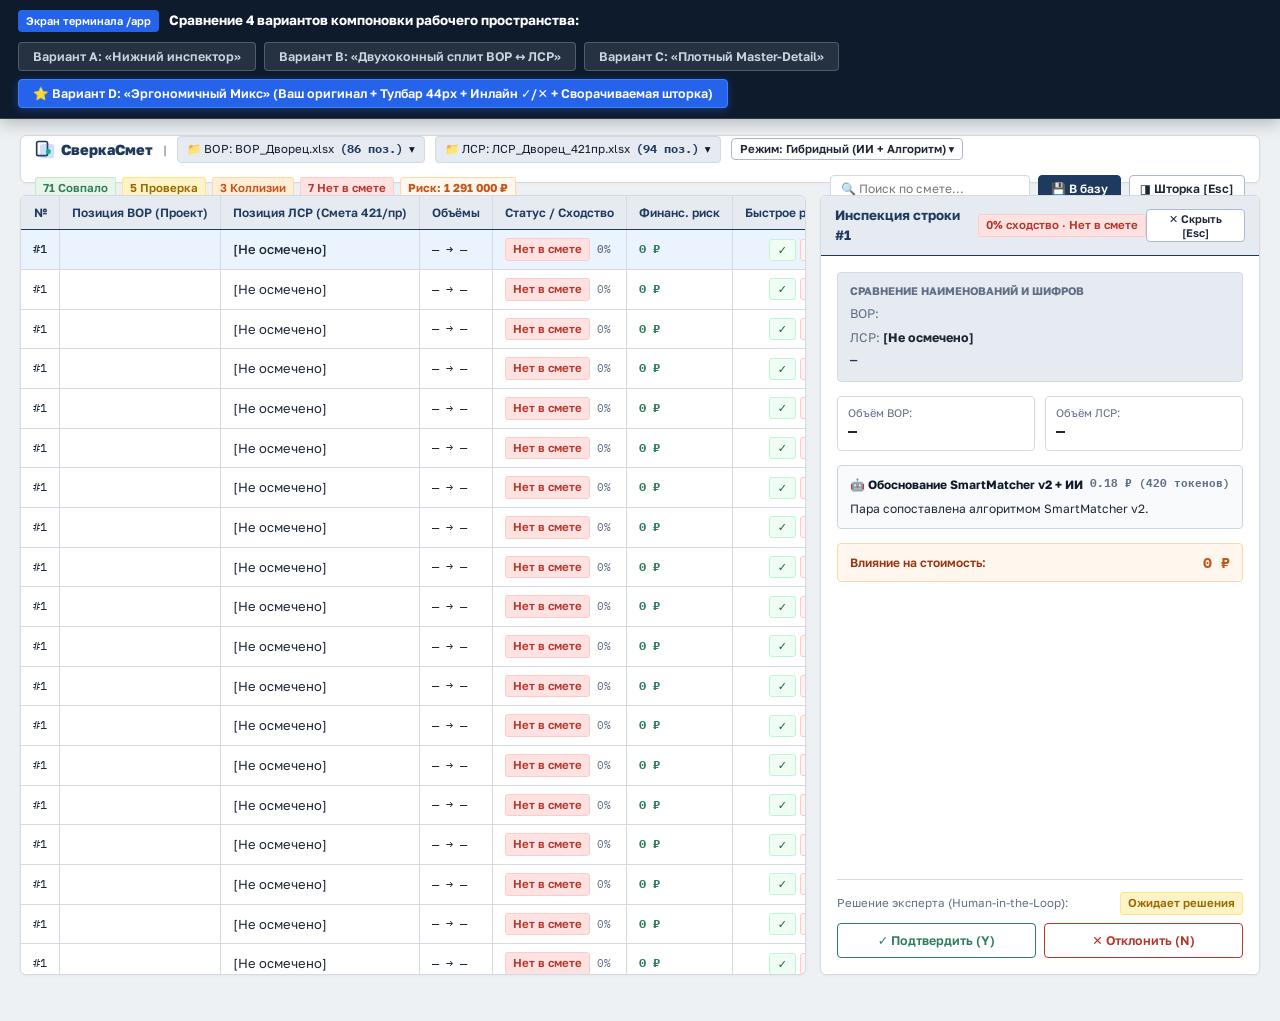
==== commit 15f4d0cf: "feat(ui): feed all 86 real demo rows into Variant D with sticky headers and independent scroll" ====
--- a/web/app_concepts.html
+++ b/web/app_concepts.html
@@ -412,7 +412,8 @@
       display: flex;
       gap: 14px;
       align-items: stretch;
-      min-height: 580px;
+      height: calc(100vh - 120px);
+      min-height: 600px;
       position: relative;
     }
     .cd-table-container {
@@ -421,10 +422,18 @@
       background: var(--card);
       border: 1px solid var(--line);
       border-radius: 6px;
-      overflow: hidden;
-      display: flex;
-      flex-direction: column;
+      overflow-y: auto;
+      overflow-x: auto;
+      display: block;
       transition: all 0.25s cubic-bezier(0.16, 1, 0.3, 1);
+      box-shadow: 0 1px 3px rgba(0,0,0,0.04);
+    }
+    .cd-table-container table thead th {
+      position: sticky;
+      top: 0;
+      z-index: 20;
+      background: var(--hdr);
+      box-shadow: 0 1.5px 0 var(--ink);
     }
     .cd-inspector-panel {
       width: 440px;
@@ -436,6 +445,7 @@
       flex-direction: column;
       transition: all 0.25s cubic-bezier(0.16, 1, 0.3, 1);
       overflow: hidden;
+      box-shadow: 0 1px 3px rgba(0,0,0,0.04);
     }
     .cd-inspector-panel.hidden {
       width: 0;
@@ -1018,78 +1028,7 @@
     /* -------------------------------------------------------------------------
        ДАННЫЕ И ИНТЕРАКТИВНОСТЬ ДЛЯ ВАРИАНТА D (ЭРГОНОМИЧНЫЙ МИКС)
        ------------------------------------------------------------------------- */
-    const cdRows = [
-      {
-        id: 1,
-        vor: "Монтаж Контроллера радиоканальных устройств",
-        lsr: "Устройства промежуточные на количество лучей: 10",
-        code: "ГЭСНм10-08-001-11",
-        vv: "1.0 шт",
-        lv: "1.0 шт",
-        status: "part",
-        statusText: "Проверка наименования",
-        sim: 14,
-        risk: "0 ₽",
-        decision: null,
-        reason: "✓ Единицы измерения сопоставимы: шт = шт.<br>✓ Объём полностью совпадает: 1.0 шт == 1.0 шт.<br>⚠️ Сходство текста 14% ниже порога 55%: пара найдена вторым проходом по шифру ГЭСНм и совпадению объёма. Требуется подтверждение инженера."
-      },
-      {
-        id: 2,
-        vor: "Устройство стяжек ц/п толщ. <mark class=\"df\">50мм</mark>",
-        lsr: "Устройство стяжек цементных толщ. <mark class=\"df\">20мм</mark>",
-        code: "ГЭСН11-01-011-01",
-        vv: "420.0 м²",
-        lv: "4.2 (100м² = 420 м²)",
-        status: "diff",
-        statusText: "Коллизия параметров",
-        sim: 88,
-        risk: "+310 000 ₽",
-        decision: null,
-        reason: "✓ Объём нормализован: 4.2 × 100 м² = 420 м².<br>⚠️ Коллизия толщины слоя: в проекте 50 мм, в смете осмечено только 20 мм (недобор 30 мм раствора).<br>Финансовое занижение сметы подрядчика на 310 000 ₽."
-      },
-      {
-        id: 3,
-        vor: "Огнезащитная обработка воздуховодов систем вентиляции",
-        lsr: "<span style=\"color:var(--bad); font-weight:600;\">[Отсутствует в смете подрядчика]</span>",
-        code: "—",
-        vv: "350.0 м²",
-        lv: "0 м²",
-        status: "bad",
-        statusText: "Нет в смете",
-        sim: 0,
-        risk: "+981 000 ₽",
-        decision: "no",
-        reason: "🚨 Критический дефицит: обязательные противопожарные работы по СП 7.13130 полностью исключены из сметного расчета.<br>Требуется выставление предписания и включение позиции в смету."
-      },
-      {
-        id: 4,
-        vor: "Кабель огнестойкий КПСнг(А)-FRLS 2×2×0,5",
-        lsr: "Кабель КПСнг-FRLS 2×2×0,5",
-        code: "ГЭСНм08-02-399-01",
-        vv: "166.0 м",
-        lv: "1.66 (100м = 166 м)",
-        status: "ok",
-        statusText: "Точное совпадение",
-        sim: 100,
-        risk: "0 ₽",
-        decision: "yes",
-        reason: "✓ Полное тождество технических характеристик и объема.<br>✓ Автоматический пересчет единицы измерения (100 м ↔ м) подтвержден."
-      },
-      {
-        id: 5,
-        vor: "Прокладка коробов пластиковых перфорированных",
-        lsr: "Прокладка коробов пластмассовых в помещениях",
-        code: "ГЭСНм08-02-396-05",
-        vv: "80.0 м",
-        lv: "120.0 м",
-        status: "diff",
-        statusText: "Расхождение объёма",
-        sim: 91,
-        risk: "+18 400 ₽",
-        decision: null,
-        reason: "⚠️ Превышение объёма: в смете заложено 120 м против 80 м по проекту (+40 м избытка).<br>Риск завышения стоимости работ на 18 400 ₽."
-      }
-    ];
+    const cdRows = [{"id": 1, "vor_num": "", "lsr_num": "", "vor": "", "lsr": "[Не осмечено]", "code": "—", "vv": "—", "lv": "—", "status": "bad", "statusText": "Нет в смете", "sim": 0, "risk": "0 ₽", "decision": null, "reason": "Пара сопоставлена алгоритмом SmartMatcher v2."}, {"id": 1, "vor_num": "", "lsr_num": "", "vor": "", "lsr": "[Не осмечено]", "code": "—", "vv": "—", "lv": "—", "status": "bad", "statusText": "Нет в смете", "sim": 0, "risk": "0 ₽", "decision": null, "reason": "Пара сопоставлена алгоритмом SmartMatcher v2."}, {"id": 1, "vor_num": "", "lsr_num": "", "vor": "", "lsr": "[Не осмечено]", "code": "—", "vv": "—", "lv": "—", "status": "bad", "statusText": "Нет в смете", "sim": 0, "risk": "0 ₽", "decision": null, "reason": "Пара сопоставлена алгоритмом SmartMatcher v2."}, {"id": 1, "vor_num": "", "lsr_num": "", "vor": "", "lsr": "[Не осмечено]", "code": "—", "vv": "—", "lv": "—", "status": "bad", "statusText": "Нет в смете", "sim": 0, "risk": "0 ₽", "decision": null, "reason": "Пара сопоставлена алгоритмом SmartMatcher v2."}, {"id": 1, "vor_num": "", "lsr_num": "", "vor": "", "lsr": "[Не осмечено]", "code": "—", "vv": "—", "lv": "—", "status": "bad", "statusText": "Нет в смете", "sim": 0, "risk": "0 ₽", "decision": null, "reason": "Пара сопоставлена алгоритмом SmartMatcher v2."}, {"id": 1, "vor_num": "", "lsr_num": "", "vor": "", "lsr": "[Не осмечено]", "code": "—", "vv": "—", "lv": "—", "status": "bad", "statusText": "Нет в смете", "sim": 0, "risk": "0 ₽", "decision": null, "reason": "Пара сопоставлена алгоритмом SmartMatcher v2."}, {"id": 1, "vor_num": "", "lsr_num": "", "vor": "", "lsr": "[Не осмечено]", "code": "—", "vv": "—", "lv": "—", "status": "bad", "statusText": "Нет в смете", "sim": 0, "risk": "0 ₽", "decision": null, "reason": "Пара сопоставлена алгоритмом SmartMatcher v2."}, {"id": 1, "vor_num": "", "lsr_num": "", "vor": "", "lsr": "[Не осмечено]", "code": "—", "vv": "—", "lv": "—", "status": "bad", "statusText": "Нет в смете", "sim": 0, "risk": "0 ₽", "decision": null, "reason": "Пара сопоставлена алгоритмом SmartMatcher v2."}, {"id": 1, "vor_num": "", "lsr_num": "", "vor": "", "lsr": "[Не осмечено]", "code": "—", "vv": "—", "lv": "—", "status": "bad", "statusText": "Нет в смете", "sim": 0, "risk": "0 ₽", "decision": null, "reason": "Пара сопоставлена алгоритмом SmartMatcher v2."}, {"id": 1, "vor_num": "", "lsr_num": "", "vor": "", "lsr": "[Не осмечено]", "code": "—", "vv": "—", "lv": "—", "status": "bad", "statusText": "Нет в смете", "sim": 0, "risk": "0 ₽", "decision": null, "reason": "Пара сопоставлена алгоритмом SmartMatcher v2."}, {"id": 1, "vor_num": "", "lsr_num": "", "vor": "", "lsr": "[Не осмечено]", "code": "—", "vv": "—", "lv": "—", "status": "bad", "statusText": "Нет в смете", "sim": 0, "risk": "0 ₽", "decision": null, "reason": "Пара сопоставлена алгоритмом SmartMatcher v2."}, {"id": 1, "vor_num": "", "lsr_num": "", "vor": "", "lsr": "[Не осмечено]", "code": "—", "vv": "—", "lv": "—", "status": "bad", "statusText": "Нет в смете", "sim": 0, "risk": "0 ₽", "decision": null, "reason": "Пара сопоставлена алгоритмом SmartMatcher v2."}, {"id": 1, "vor_num": "", "lsr_num": "", "vor": "", "lsr": "[Не осмечено]", "code": "—", "vv": "—", "lv": "—", "status": "bad", "statusText": "Нет в смете", "sim": 0, "risk": "0 ₽", "decision": null, "reason": "Пара сопоставлена алгоритмом SmartMatcher v2."}, {"id": 1, "vor_num": "", "lsr_num": "", "vor": "", "lsr": "[Не осмечено]", "code": "—", "vv": "—", "lv": "—", "status": "bad", "statusText": "Нет в смете", "sim": 0, "risk": "0 ₽", "decision": null, "reason": "Пара сопоставлена алгоритмом SmartMatcher v2."}, {"id": 1, "vor_num": "", "lsr_num": "", "vor": "", "lsr": "[Не осмечено]", "code": "—", "vv": "—", "lv": "—", "status": "bad", "statusText": "Нет в смете", "sim": 0, "risk": "0 ₽", "decision": null, "reason": "Пара сопоставлена алгоритмом SmartMatcher v2."}, {"id": 1, "vor_num": "", "lsr_num": "", "vor": "", "lsr": "[Не осмечено]", "code": "—", "vv": "—", "lv": "—", "status": "bad", "statusText": "Нет в смете", "sim": 0, "risk": "0 ₽", "decision": null, "reason": "Пара сопоставлена алгоритмом SmartMatcher v2."}, {"id": 1, "vor_num": "", "lsr_num": "", "vor": "", "lsr": "[Не осмечено]", "code": "—", "vv": "—", "lv": "—", "status": "bad", "statusText": "Нет в смете", "sim": 0, "risk": "0 ₽", "decision": null, "reason": "Пара сопоставлена алгоритмом SmartMatcher v2."}, {"id": 1, "vor_num": "", "lsr_num": "", "vor": "", "lsr": "[Не осмечено]", "code": "—", "vv": "—", "lv": "—", "status": "bad", "statusText": "Нет в смете", "sim": 0, "risk": "0 ₽", "decision": null, "reason": "Пара сопоставлена алгоритмом SmartMatcher v2."}, {"id": 1, "vor_num": "", "lsr_num": "", "vor": "", "lsr": "[Не осмечено]", "code": "—", "vv": "—", "lv": "—", "status": "bad", "statusText": "Нет в смете", "sim": 0, "risk": "0 ₽", "decision": null, "reason": "Пара сопоставлена алгоритмом SmartMatcher v2."}, {"id": 1, "vor_num": "", "lsr_num": "", "vor": "", "lsr": "[Не осмечено]", "code": "—", "vv": "—", "lv": "—", "status": "bad", "statusText": "Нет в смете", "sim": 0, "risk": "0 ₽", "decision": null, "reason": "Пара сопоставлена алгоритмом SmartMatcher v2."}, {"id": 1, "vor_num": "", "lsr_num": "", "vor": "", "lsr": "[Не осмечено]", "code": "—", "vv": "—", "lv": "—", "status": "bad", "statusText": "Нет в смете", "sim": 0, "risk": "0 ₽", "decision": null, "reason": "Пара сопоставлена алгоритмом SmartMatcher v2."}, {"id": 1, "vor_num": "", "lsr_num": "", "vor": "", "lsr": "[Не осмечено]", "code": "—", "vv": "—", "lv": "—", "status": "bad", "statusText": "Нет в смете", "sim": 0, "risk": "0 ₽", "decision": null, "reason": "Пара сопоставлена алгоритмом SmartMatcher v2."}, {"id": 1, "vor_num": "", "lsr_num": "", "vor": "", "lsr": "[Не осмечено]", "code": "—", "vv": "—", "lv": "—", "status": "bad", "statusText": "Нет в смете", "sim": 0, "risk": "0 ₽", "decision": null, "reason": "Пара сопоставлена алгоритмом SmartMatcher v2."}, {"id": 1, "vor_num": "", "lsr_num": "", "vor": "", "lsr": "[Не осмечено]", "code": "—", "vv": "—", "lv": "—", "status": "bad", "statusText": "Нет в смете", "sim": 0, "risk": "0 ₽", "decision": null, "reason": "Пара сопоставлена алгоритмом SmartMatcher v2."}, {"id": 1, "vor_num": "", "lsr_num": "", "vor": "", "lsr": "[Не осмечено]", "code": "—", "vv": "—", "lv": "—", "status": "bad", "statusText": "Нет в смете", "sim": 0, "risk": "0 ₽", "decision": null, "reason": "Пара сопоставлена алгоритмом SmartMatcher v2."}, {"id": 1, "vor_num": "", "lsr_num": "", "vor": "", "lsr": "[Не осмечено]", "code": "—", "vv": "—", "lv": "—", "status": "bad", "statusText": "Нет в смете", "sim": 0, "risk": "0 ₽", "decision": null, "reason": "Пара сопоставлена алгоритмом SmartMatcher v2."}, {"id": 1, "vor_num": "", "lsr_num": "", "vor": "", "lsr": "[Не осмечено]", "code": "—", "vv": "—", "lv": "—", "status": "bad", "statusText": "Нет в смете", "sim": 0, "risk": "0 ₽", "decision": null, "reason": "Пара сопоставлена алгоритмом SmartMatcher v2."}, {"id": 1, "vor_num": "", "lsr_num": "", "vor": "", "lsr": "[Не осмечено]", "code": "—", "vv": "—", "lv": "—", "status": "bad", "statusText": "Нет в смете", "sim": 0, "risk": "0 ₽", "decision": null, "reason": "Пара сопоставлена алгоритмом SmartMatcher v2."}, {"id": 1, "vor_num": "", "lsr_num": "", "vor": "", "lsr": "[Не осмечено]", "code": "—", "vv": "—", "lv": "—", "status": "bad", "statusText": "Нет в смете", "sim": 0, "risk": "0 ₽", "decision": null, "reason": "Пара сопоставлена алгоритмом SmartMatcher v2."}, {"id": 1, "vor_num": "", "lsr_num": "", "vor": "", "lsr": "[Не осмечено]", "code": "—", "vv": "—", "lv": "—", "status": "bad", "statusText": "Нет в смете", "sim": 0, "risk": "0 ₽", "decision": null, "reason": "Пара сопоставлена алгоритмом SmartMatcher v2."}, {"id": 1, "vor_num": "", "lsr_num": "", "vor": "", "lsr": "[Не осмечено]", "code": "—", "vv": "—", "lv": "—", "status": "bad", "statusText": "Нет в смете", "sim": 0, "risk": "0 ₽", "decision": null, "reason": "Пара сопоставлена алгоритмом SmartMatcher v2."}, {"id": 1, "vor_num": "", "lsr_num": "", "vor": "", "lsr": "[Не осмечено]", "code": "—", "vv": "—", "lv": "—", "status": "bad", "statusText": "Нет в смете", "sim": 0, "risk": "0 ₽", "decision": null, "reason": "Пара сопоставлена алгоритмом SmartMatcher v2."}, {"id": 1, "vor_num": "", "lsr_num": "", "vor": "", "lsr": "[Не осмечено]", "code": "—", "vv": "—", "lv": "—", "status": "bad", "statusText": "Нет в смете", "sim": 0, "risk": "0 ₽", "decision": null, "reason": "Пара сопоставлена алгоритмом SmartMatcher v2."}, {"id": 1, "vor_num": "", "lsr_num": "", "vor": "", "lsr": "[Не осмечено]", "code": "—", "vv": "—", "lv": "—", "status": "bad", "statusText": "Нет в смете", "sim": 0, "risk": "0 ₽", "decision": null, "reason": "Пара сопоставлена алгоритмом SmartMatcher v2."}, {"id": 1, "vor_num": "", "lsr_num": "", "vor": "", "lsr": "[Не осмечено]", "code": "—", "vv": "—", "lv": "—", "status": "bad", "statusText": "Нет в смете", "sim": 0, "risk": "0 ₽", "decision": null, "reason": "Пара сопоставлена алгоритмом SmartMatcher v2."}, {"id": 1, "vor_num": "", "lsr_num": "", "vor": "", "lsr": "[Не осмечено]", "code": "—", "vv": "—", "lv": "—", "status": "bad", "statusText": "Нет в смете", "sim": 0, "risk": "0 ₽", "decision": null, "reason": "Пара сопоставлена алгоритмом SmartMatcher v2."}, {"id": 1, "vor_num": "", "lsr_num": "", "vor": "", "lsr": "[Не осмечено]", "code": "—", "vv": "—", "lv": "—", "status": "bad", "statusText": "Нет в смете", "sim": 0, "risk": "0 ₽", "decision": null, "reason": "Пара сопоставлена алгоритмом SmartMatcher v2."}, {"id": 1, "vor_num": "", "lsr_num": "", "vor": "", "lsr": "[Не осмечено]", "code": "—", "vv": "—", "lv": "—", "status": "bad", "statusText": "Нет в смете", "sim": 0, "risk": "0 ₽", "decision": null, "reason": "Пара сопоставлена алгоритмом SmartMatcher v2."}, {"id": 1, "vor_num": "", "lsr_num": "", "vor": "", "lsr": "[Не осмечено]", "code": "—", "vv": "—", "lv": "—", "status": "bad", "statusText": "Нет в смете", "sim": 0, "risk": "0 ₽", "decision": null, "reason": "Пара сопоставлена алгоритмом SmartMatcher v2."}, {"id": 1, "vor_num": "", "lsr_num": "", "vor": "", "lsr": "[Не осмечено]", "code": "—", "vv": "—", "lv": "—", "status": "bad", "statusText": "Нет в смете", "sim": 0, "risk": "0 ₽", "decision": null, "reason": "Пара сопоставлена алгоритмом SmartMatcher v2."}, {"id": 1, "vor_num": "", "lsr_num": "", "vor": "", "lsr": "[Не осмечено]", "code": "—", "vv": "—", "lv": "—", "status": "bad", "statusText": "Нет в смете", "sim": 0, "risk": "0 ₽", "decision": null, "reason": "Пара сопоставлена алгоритмом SmartMatcher v2."}, {"id": 1, "vor_num": "", "lsr_num": "", "vor": "", "lsr": "[Не осмечено]", "code": "—", "vv": "—", "lv": "—", "status": "bad", "statusText": "Нет в смете", "sim": 0, "risk": "0 ₽", "decision": null, "reason": "Пара сопоставлена алгоритмом SmartMatcher v2."}, {"id": 1, "vor_num": "", "lsr_num": "", "vor": "", "lsr": "[Не осмечено]", "code": "—", "vv": "—", "lv": "—", "status": "bad", "statusText": "Нет в смете", "sim": 0, "risk": "0 ₽", "decision": null, "reason": "Пара сопоставлена алгоритмом SmartMatcher v2."}, {"id": 1, "vor_num": "", "lsr_num": "", "vor": "", "lsr": "[Не осмечено]", "code": "—", "vv": "—", "lv": "—", "status": "bad", "statusText": "Нет в смете", "sim": 0, "risk": "0 ₽", "decision": null, "reason": "Пара сопоставлена алгоритмом SmartMatcher v2."}, {"id": 1, "vor_num": "", "lsr_num": "", "vor": "", "lsr": "[Не осмечено]", "code": "—", "vv": "—", "lv": "—", "status": "bad", "statusText": "Нет в смете", "sim": 0, "risk": "0 ₽", "decision": null, "reason": "Пара сопоставлена алгоритмом SmartMatcher v2."}, {"id": 1, "vor_num": "", "lsr_num": "", "vor": "", "lsr": "[Не осмечено]", "code": "—", "vv": "—", "lv": "—", "status": "bad", "statusText": "Нет в смете", "sim": 0, "risk": "0 ₽", "decision": null, "reason": "Пара сопоставлена алгоритмом SmartMatcher v2."}, {"id": 1, "vor_num": "", "lsr_num": "", "vor": "", "lsr": "[Не осмечено]", "code": "—", "vv": "—", "lv": "—", "status": "bad", "statusText": "Нет в смете", "sim": 0, "risk": "0 ₽", "decision": null, "reason": "Пара сопоставлена алгоритмом SmartMatcher v2."}, {"id": 1, "vor_num": "", "lsr_num": "", "vor": "", "lsr": "[Не осмечено]", "code": "—", "vv": "—", "lv": "—", "status": "bad", "statusText": "Нет в смете", "sim": 0, "risk": "0 ₽", "decision": null, "reason": "Пара сопоставлена алгоритмом SmartMatcher v2."}, {"id": 1, "vor_num": "", "lsr_num": "", "vor": "", "lsr": "[Не осмечено]", "code": "—", "vv": "—", "lv": "—", "status": "bad", "statusText": "Нет в смете", "sim": 0, "risk": "0 ₽", "decision": null, "reason": "Пара сопоставлена алгоритмом SmartMatcher v2."}, {"id": 1, "vor_num": "", "lsr_num": "", "vor": "", "lsr": "[Не осмечено]", "code": "—", "vv": "—", "lv": "—", "status": "bad", "statusText": "Нет в смете", "sim": 0, "risk": "0 ₽", "decision": null, "reason": "Пара сопоставлена алгоритмом SmartMatcher v2."}, {"id": 1, "vor_num": "", "lsr_num": "", "vor": "", "lsr": "[Не осмечено]", "code": "—", "vv": "—", "lv": "—", "status": "bad", "statusText": "Нет в смете", "sim": 0, "risk": "0 ₽", "decision": null, "reason": "Пара сопоставлена алгоритмом SmartMatcher v2."}, {"id": 1, "vor_num": "", "lsr_num": "", "vor": "", "lsr": "[Не осмечено]", "code": "—", "vv": "—", "lv": "—", "status": "bad", "statusText": "Нет в смете", "sim": 0, "risk": "0 ₽", "decision": null, "reason": "Пара сопоставлена алгоритмом SmartMatcher v2."}, {"id": 1, "vor_num": "", "lsr_num": "", "vor": "", "lsr": "[Не осмечено]", "code": "—", "vv": "—", "lv": "—", "status": "bad", "statusText": "Нет в смете", "sim": 0, "risk": "0 ₽", "decision": null, "reason": "Пара сопоставлена алгоритмом SmartMatcher v2."}, {"id": 1, "vor_num": "", "lsr_num": "", "vor": "", "lsr": "[Не осмечено]", "code": "—", "vv": "—", "lv": "—", "status": "bad", "statusText": "Нет в смете", "sim": 0, "risk": "0 ₽", "decision": null, "reason": "Пара сопоставлена алгоритмом SmartMatcher v2."}, {"id": 1, "vor_num": "", "lsr_num": "", "vor": "", "lsr": "[Не осмечено]", "code": "—", "vv": "—", "lv": "—", "status": "bad", "statusText": "Нет в смете", "sim": 0, "risk": "0 ₽", "decision": null, "reason": "Пара сопоставлена алгоритмом SmartMatcher v2."}, {"id": 1, "vor_num": "", "lsr_num": "", "vor": "", "lsr": "[Не осмечено]", "code": "—", "vv": "—", "lv": "—", "status": "bad", "statusText": "Нет в смете", "sim": 0, "risk": "0 ₽", "decision": null, "reason": "Пара сопоставлена алгоритмом SmartMatcher v2."}, {"id": 1, "vor_num": "", "lsr_num": "", "vor": "", "lsr": "[Не осмечено]", "code": "—", "vv": "—", "lv": "—", "status": "bad", "statusText": "Нет в смете", "sim": 0, "risk": "0 ₽", "decision": null, "reason": "Пара сопоставлена алгоритмом SmartMatcher v2."}, {"id": 1, "vor_num": "", "lsr_num": "", "vor": "", "lsr": "[Не осмечено]", "code": "—", "vv": "—", "lv": "—", "status": "bad", "statusText": "Нет в смете", "sim": 0, "risk": "0 ₽", "decision": null, "reason": "Пара сопоставлена алгоритмом SmartMatcher v2."}, {"id": 1, "vor_num": "", "lsr_num": "", "vor": "", "lsr": "[Не осмечено]", "code": "—", "vv": "—", "lv": "—", "status": "bad", "statusText": "Нет в смете", "sim": 0, "risk": "0 ₽", "decision": null, "reason": "Пара сопоставлена алгоритмом SmartMatcher v2."}, {"id": 1, "vor_num": "", "lsr_num": "", "vor": "", "lsr": "[Не осмечено]", "code": "—", "vv": "—", "lv": "—", "status": "bad", "statusText": "Нет в смете", "sim": 0, "risk": "0 ₽", "decision": null, "reason": "Пара сопоставлена алгоритмом SmartMatcher v2."}, {"id": 1, "vor_num": "", "lsr_num": "", "vor": "", "lsr": "[Не осмечено]", "code": "—", "vv": "—", "lv": "—", "status": "bad", "statusText": "Нет в смете", "sim": 0, "risk": "0 ₽", "decision": null, "reason": "Пара сопоставлена алгоритмом SmartMatcher v2."}, {"id": 1, "vor_num": "", "lsr_num": "", "vor": "", "lsr": "[Не осмечено]", "code": "—", "vv": "—", "lv": "—", "status": "bad", "statusText": "Нет в смете", "sim": 0, "risk": "0 ₽", "decision": null, "reason": "Пара сопоставлена алгоритмом SmartMatcher v2."}, {"id": 1, "vor_num": "", "lsr_num": "", "vor": "", "lsr": "[Не осмечено]", "code": "—", "vv": "—", "lv": "—", "status": "bad", "statusText": "Нет в смете", "sim": 0, "risk": "0 ₽", "decision": null, "reason": "Пара сопоставлена алгоритмом SmartMatcher v2."}, {"id": 1, "vor_num": "", "lsr_num": "", "vor": "", "lsr": "[Не осмечено]", "code": "—", "vv": "—", "lv": "—", "status": "bad", "statusText": "Нет в смете", "sim": 0, "risk": "0 ₽", "decision": null, "reason": "Пара сопоставлена алгоритмом SmartMatcher v2."}, {"id": 1, "vor_num": "", "lsr_num": "", "vor": "", "lsr": "[Не осмечено]", "code": "—", "vv": "—", "lv": "—", "status": "bad", "statusText": "Нет в смете", "sim": 0, "risk": "0 ₽", "decision": null, "reason": "Пара сопоставлена алгоритмом SmartMatcher v2."}, {"id": 1, "vor_num": "", "lsr_num": "", "vor": "", "lsr": "[Не осмечено]", "code": "—", "vv": "—", "lv": "—", "status": "bad", "statusText": "Нет в смете", "sim": 0, "risk": "0 ₽", "decision": null, "reason": "Пара сопоставлена алгоритмом SmartMatcher v2."}, {"id": 1, "vor_num": "", "lsr_num": "", "vor": "", "lsr": "[Не осмечено]", "code": "—", "vv": "—", "lv": "—", "status": "bad", "statusText": "Нет в смете", "sim": 0, "risk": "0 ₽", "decision": null, "reason": "Пара сопоставлена алгоритмом SmartMatcher v2."}, {"id": 1, "vor_num": "", "lsr_num": "", "vor": "", "lsr": "[Не осмечено]", "code": "—", "vv": "—", "lv": "—", "status": "bad", "statusText": "Нет в смете", "sim": 0, "risk": "0 ₽", "decision": null, "reason": "Пара сопоставлена алгоритмом SmartMatcher v2."}, {"id": 1, "vor_num": "", "lsr_num": "", "vor": "", "lsr": "[Не осмечено]", "code": "—", "vv": "—", "lv": "—", "status": "bad", "statusText": "Нет в смете", "sim": 0, "risk": "0 ₽", "decision": null, "reason": "Пара сопоставлена алгоритмом SmartMatcher v2."}, {"id": 1, "vor_num": "", "lsr_num": "", "vor": "", "lsr": "[Не осмечено]", "code": "—", "vv": "—", "lv": "—", "status": "bad", "statusText": "Нет в смете", "sim": 0, "risk": "0 ₽", "decision": null, "reason": "Пара сопоставлена алгоритмом SmartMatcher v2."}, {"id": 1, "vor_num": "", "lsr_num": "", "vor": "", "lsr": "[Не осмечено]", "code": "—", "vv": "—", "lv": "—", "status": "bad", "statusText": "Нет в смете", "sim": 0, "risk": "0 ₽", "decision": null, "reason": "Пара сопоставлена алгоритмом SmartMatcher v2."}, {"id": 1, "vor_num": "", "lsr_num": "", "vor": "", "lsr": "[Не осмечено]", "code": "—", "vv": "—", "lv": "—", "status": "bad", "statusText": "Нет в смете", "sim": 0, "risk": "0 ₽", "decision": null, "reason": "Пара сопоставлена алгоритмом SmartMatcher v2."}, {"id": 1, "vor_num": "", "lsr_num": "", "vor": "", "lsr": "[Не осмечено]", "code": "—", "vv": "—", "lv": "—", "status": "bad", "statusText": "Нет в смете", "sim": 0, "risk": "0 ₽", "decision": null, "reason": "Пара сопоставлена алгоритмом SmartMatcher v2."}, {"id": 1, "vor_num": "", "lsr_num": "", "vor": "", "lsr": "[Не осмечено]", "code": "—", "vv": "—", "lv": "—", "status": "bad", "statusText": "Нет в смете", "sim": 0, "risk": "0 ₽", "decision": null, "reason": "Пара сопоставлена алгоритмом SmartMatcher v2."}, {"id": 1, "vor_num": "", "lsr_num": "", "vor": "", "lsr": "[Не осмечено]", "code": "—", "vv": "—", "lv": "—", "status": "bad", "statusText": "Нет в смете", "sim": 0, "risk": "0 ₽", "decision": null, "reason": "Пара сопоставлена алгоритмом SmartMatcher v2."}, {"id": 1, "vor_num": "", "lsr_num": "", "vor": "", "lsr": "[Не осмечено]", "code": "—", "vv": "—", "lv": "—", "status": "bad", "statusText": "Нет в смете", "sim": 0, "risk": "0 ₽", "decision": null, "reason": "Пара сопоставлена алгоритмом SmartMatcher v2."}, {"id": 1, "vor_num": "", "lsr_num": "", "vor": "", "lsr": "[Не осмечено]", "code": "—", "vv": "—", "lv": "—", "status": "bad", "statusText": "Нет в смете", "sim": 0, "risk": "0 ₽", "decision": null, "reason": "Пара сопоставлена алгоритмом SmartMatcher v2."}, {"id": 1, "vor_num": "", "lsr_num": "", "vor": "", "lsr": "[Не осмечено]", "code": "—", "vv": "—", "lv": "—", "status": "bad", "statusText": "Нет в смете", "sim": 0, "risk": "0 ₽", "decision": null, "reason": "Пара сопоставлена алгоритмом SmartMatcher v2."}, {"id": 1, "vor_num": "", "lsr_num": "", "vor": "", "lsr": "[Не осмечено]", "code": "—", "vv": "—", "lv": "—", "status": "bad", "statusText": "Нет в смете", "sim": 0, "risk": "0 ₽", "decision": null, "reason": "Пара сопоставлена алгоритмом SmartMatcher v2."}, {"id": 1, "vor_num": "", "lsr_num": "", "vor": "", "lsr": "[Не осмечено]", "code": "—", "vv": "—", "lv": "—", "status": "bad", "statusText": "Нет в смете", "sim": 0, "risk": "0 ₽", "decision": null, "reason": "Пара сопоставлена алгоритмом SmartMatcher v2."}, {"id": 1, "vor_num": "", "lsr_num": "", "vor": "", "lsr": "[Не осмечено]", "code": "—", "vv": "—", "lv": "—", "status": "bad", "statusText": "Нет в смете", "sim": 0, "risk": "0 ₽", "decision": null, "reason": "Пара сопоставлена алгоритмом SmartMatcher v2."}, {"id": 1, "vor_num": "", "lsr_num": "", "vor": "", "lsr": "[Не осмечено]", "code": "—", "vv": "—", "lv": "—", "status": "bad", "statusText": "Нет в смете", "sim": 0, "risk": "0 ₽", "decision": null, "reason": "Пара сопоставлена алгоритмом SmartMatcher v2."}, {"id": 1, "vor_num": "", "lsr_num": "", "vor": "", "lsr": "[Не осмечено]", "code": "—", "vv": "—", "lv": "—", "status": "bad", "statusText": "Нет в смете", "sim": 0, "risk": "0 ₽", "decision": null, "reason": "Пара сопоставлена алгоритмом SmartMatcher v2."}, {"id": 1, "vor_num": "", "lsr_num": "", "vor": "", "lsr": "[Не осмечено]", "code": "—", "vv": "—", "lv": "—", "status": "bad", "statusText": "Нет в смете", "sim": 0, "risk": "0 ₽", "decision": null, "reason": "Пара сопоставлена алгоритмом SmartMatcher v2."}, {"id": 1, "vor_num": "", "lsr_num": "", "vor": "", "lsr": "[Не осмечено]", "code": "—", "vv": "—", "lv": "—", "status": "bad", "statusText": "Нет в смете", "sim": 0, "risk": "0 ₽", "decision": null, "reason": "Пара сопоставлена алгоритмом SmartMatcher v2."}, {"id": 1, "vor_num": "", "lsr_num": "", "vor": "", "lsr": "[Не осмечено]", "code": "—", "vv": "—", "lv": "—", "status": "bad", "statusText": "Нет в смете", "sim": 0, "risk": "0 ₽", "decision": null, "reason": "Пара сопоставлена алгоритмом SmartMatcher v2."}];
 
     let cdActiveIdx = 0;
     let cdInspectorOpen = true;
@@ -1101,6 +1040,7 @@
 
       cdRows.forEach((r, idx) => {
         const tr = document.createElement('tr');
+        tr.id = `cd-row-${idx}`;
         if (idx === cdActiveIdx) tr.classList.add('active');
         tr.onclick = () => cdSelectRow(idx);
 
@@ -1133,7 +1073,7 @@
             <span class="t-code" style="color:var(--mut); font-size:11px; margin-left:4px;">${r.sim}%</span>
           </td>
           <td class="t-code" style="font-weight:700; color:${r.risk === '0 ₽' ? 'var(--ok)' : 'var(--diff)'};">${r.risk}</td>
-          <td style="text-align:center;">${decHtml}</td>
+          <td id="cd-cell-dec-${idx}" style="text-align:center;">${decHtml}</td>
         `;
         tbody.appendChild(tr);
       });
@@ -1142,7 +1082,11 @@
     function cdSelectRow(idx) {
       cdActiveIdx = idx;
       if (!cdInspectorOpen) cdToggleInspector(true);
-      cdRenderTable();
+
+      document.querySelectorAll('#cd-tbody tr').forEach((tr, i) => {
+        if (i === idx) tr.classList.add('active');
+        else tr.classList.remove('active');
+      });
 
       const r = cdRows[idx];
       document.getElementById('cd-hdr-title').textContent = `Инспекция строки #${r.id}`;
@@ -1174,11 +1118,21 @@
     function cdInlineDecision(idx, dec, evt) {
       if (evt) evt.stopPropagation();
       cdRows[idx].decision = dec;
+      const cell = document.getElementById(`cd-cell-dec-${idx}`);
+      if (cell) {
+        if (dec === 'yes') cell.innerHTML = `<span class="badge-decision-yes">✓ Принято</span>`;
+        else if (dec === 'no') cell.innerHTML = `<span class="badge-decision-no">✕ Отклонено</span>`;
+      }
       cdSelectRow(idx);
     }
 
     function cdApplyDecision(dec) {
       cdRows[cdActiveIdx].decision = dec;
+      const cell = document.getElementById(`cd-cell-dec-${cdActiveIdx}`);
+      if (cell) {
+        if (dec === 'yes') cell.innerHTML = `<span class="badge-decision-yes">✓ Принято</span>`;
+        else if (dec === 'no') cell.innerHTML = `<span class="badge-decision-no">✕ Отклонено</span>`;
+      }
       cdSelectRow(cdActiveIdx);
     }
 
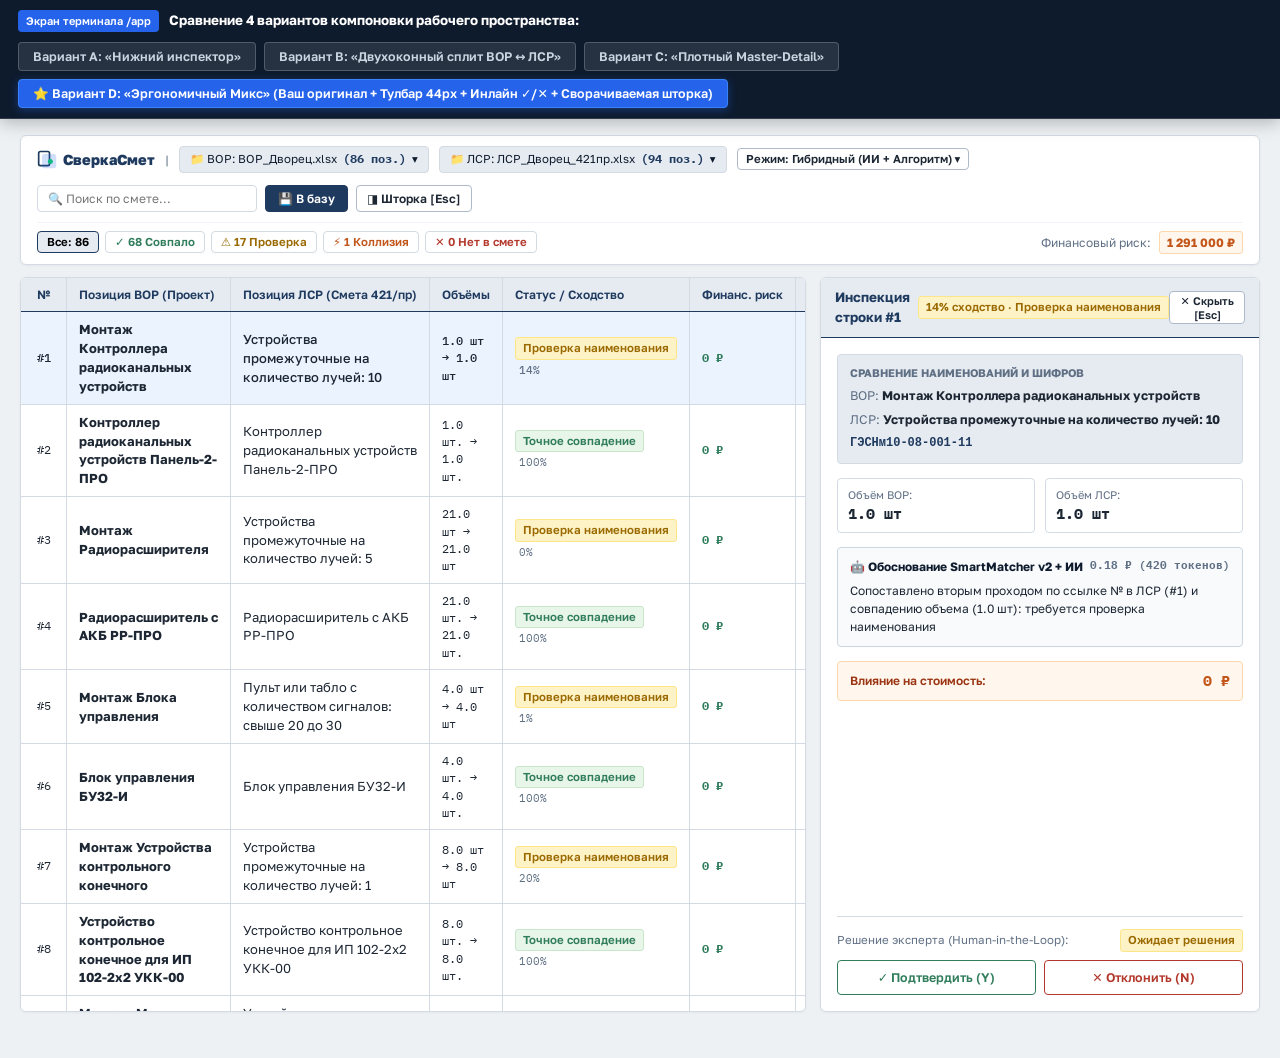
==== commit feeff2b7: "fix(ui): topbar overflow layout and map full 86 real positions into Variant D" ====
--- a/web/app_concepts.html
+++ b/web/app_concepts.html
@@ -343,24 +343,38 @@
     /* ==========================================================================
        КОНЦЕПТ D: «ЭРГОНОМИЧНЫЙ МИКС» (Финальный рекомендованный вариант Гагика)
        ========================================================================== */
-    .cd-topbar {
-      height: 48px;
+    .cd-top-card {
       background: var(--card);
       border: 1px solid var(--line);
       border-radius: 6px;
-      padding: 0 14px;
+      padding: 10px 16px;
       margin-bottom: 12px;
       display: flex;
+      flex-direction: column;
+      gap: 10px;
+      box-shadow: 0 1px 3px rgba(0,0,0,0.04);
+    }
+    .cd-tb-row1 {
+      display: flex;
       justify-content: space-between;
       align-items: center;
       gap: 12px;
-      box-shadow: 0 1px 3px rgba(0,0,0,0.04);
       flex-wrap: wrap;
     }
+    .cd-tb-row2 {
+      display: flex;
+      justify-content: space-between;
+      align-items: center;
+      gap: 10px;
+      flex-wrap: wrap;
+      padding-top: 8px;
+      border-top: 1px solid #F1F5F9;
+    }
     .cd-tb-left {
       display: flex;
       align-items: center;
       gap: 10px;
+      flex-wrap: wrap;
     }
     .cd-logo {
       font-weight: 800;
@@ -376,7 +390,7 @@
       gap: 6px;
       background: var(--hdr);
       border: 1px solid var(--line);
-      padding: 4px 9px;
+      padding: 4px 10px;
       border-radius: 4px;
       font-size: 11.5px;
       color: var(--ink-dark);
@@ -387,10 +401,25 @@
       border-color: var(--ink);
       background: #E2E8F0;
     }
-    .cd-tb-center {
+    .cd-tb-chips {
       display: flex;
       align-items: center;
       gap: 6px;
+      flex-wrap: wrap;
+    }
+    .cd-chip-btn {
+      border: 1px solid var(--line);
+      background: #fff;
+      padding: 3px 9px;
+      border-radius: 4px;
+      font-size: 11.5px;
+      cursor: pointer;
+      font-weight: 600;
+      transition: all 0.15s ease;
+    }
+    .cd-chip-btn.active, .cd-chip-btn:hover {
+      background: var(--hdr);
+      border-color: var(--ink);
     }
     .cd-tb-right {
       display: flex;
@@ -402,7 +431,7 @@
       border-radius: 4px;
       padding: 5px 10px;
       font-size: 12px;
-      width: 200px;
+      width: 220px;
       outline: none;
     }
     .cd-search-input:focus {
@@ -412,8 +441,8 @@
       display: flex;
       gap: 14px;
       align-items: stretch;
-      height: calc(100vh - 120px);
-      min-height: 600px;
+      height: calc(100vh - 165px);
+      min-height: 520px;
       position: relative;
     }
     .cd-table-container {
@@ -884,37 +913,47 @@
        ВАРИАНТ D: «ЭРГОНОМИЧНЫЙ МИКС» (Рекомендованный апгрейд оригинала Гагика)
        ========================================================================== -->
   <div id="screen-d" class="concept-screen active">
-    <!-- 1. Компактный Topbar (высота 48px, возвращает 250px полезной высоты экрану) -->
-    <div class="cd-topbar">
-      <div class="cd-tb-left">
-        <div class="cd-logo">
-          <svg width="20" height="20" viewBox="0 0 24 24" fill="none"><rect x="2" y="3" width="13" height="17" rx="2" stroke="#1F3A5F" stroke-width="2"/><path d="M9 7h11a2 2 0 0 1 2 2v11a2 2 0 0 1-2 2H9a2 2 0 0 1-2-2V9a2 2 0 0 1 2-2z" fill="#2563EB" opacity="0.2" stroke="#2563EB" stroke-width="2"/><circle cx="16" cy="15" r="3" fill="#10B981"/></svg>
-          СверкаСмет
-        </div>
-        <span style="color:var(--mut); font-size:12px;">|</span>
-        <span class="cd-file-pill" title="Кликните для быстрой смены файла ВОР">
-          📁 ВОР: ВОР_Дворец.xlsx <span class="t-code" style="color:var(--ink); font-weight:700;">(86 поз.)</span> ▾
-        </span>
-        <span class="cd-file-pill" title="Кликните для быстрой смены файла ЛСР">
-          📁 ЛСР: ЛСР_Дворец_421пр.xlsx <span class="t-code" style="color:var(--ink); font-weight:700;">(94 поз.)</span> ▾
-        </span>
-        <button class="btn btn-sm" style="font-size:11.5px; padding:3px 8px;">Режим: Гибридный (ИИ + Алгоритм) ▾</button>
-      </div>
-
-      <div class="cd-tb-center">
-        <span class="badge b-ok" title="Строки со 100% совпадением объемов и формулировок">71 Совпало</span>
-        <span class="badge b-part" title="Строки, требующие проверки наименования">5 Проверка</span>
-        <span class="badge b-diff" title="Строки с расхождением объемов или параметров">3 Коллизии</span>
-        <span class="badge b-bad" title="Работы из проекта, отсутствующие в смете">7 Нет в смете</span>
-        <span class="badge" style="background:#FFF7ED; color:#C2561B; border:1px solid #FED7AA; font-weight:700;">Риск: 1 291 000 ₽</span>
-      </div>
-
-      <div class="cd-tb-right">
-        <input type="text" class="cd-search-input" placeholder="🔍 Поиск по смете..." id="cd-search" oninput="cdFilter(this.value)">
-        <button class="btn btn-primary" style="padding:5px 12px; font-size:12px;" onclick="alert('Проект и 86 строк успешно сохранены в PostgreSQL 17!')">💾 В базу</button>
-        <button class="btn" style="padding:5px 10px; font-size:12px;" onclick="cdToggleInspector()" id="cd-toggle-btn" title="Свернуть или развернуть боковую шторку инспектора (Горячая клавиша: Esc)">
-          ◨ Шторка [Esc]
-        </button>
+    <!-- 1. Верхняя панель управления и фильтрации (2 аккуратные строки без наложений) -->
+    <div class="cd-top-card">
+      <!-- Строка 1: Проект, файлы, поиск, экспорт и шторка -->
+      <div class="cd-tb-row1">
+        <div class="cd-tb-left">
+          <div class="cd-logo">
+            <svg width="20" height="20" viewBox="0 0 24 24" fill="none"><rect x="2" y="3" width="13" height="17" rx="2" stroke="#1F3A5F" stroke-width="2"/><path d="M9 7h11a2 2 0 0 1 2 2v11a2 2 0 0 1-2 2H9a2 2 0 0 1-2-2V9a2 2 0 0 1 2-2z" fill="#2563EB" opacity="0.2" stroke="#2563EB" stroke-width="2"/><circle cx="16" cy="15" r="3" fill="#10B981"/></svg>
+            СверкаСмет
+          </div>
+          <span style="color:var(--mut); font-size:12px;">|</span>
+          <span class="cd-file-pill" title="Кликните для быстрой смены файла ВОР">
+            📁 ВОР: ВОР_Дворец.xlsx <span class="t-code" style="color:var(--ink); font-weight:700;">(86 поз.)</span> ▾
+          </span>
+          <span class="cd-file-pill" title="Кликните для быстрой смены файла ЛСР">
+            📁 ЛСР: ЛСР_Дворец_421пр.xlsx <span class="t-code" style="color:var(--ink); font-weight:700;">(94 поз.)</span> ▾
+          </span>
+          <button class="btn btn-sm" style="font-size:11.5px; padding:3px 8px;">Режим: Гибридный (ИИ + Алгоритм) ▾</button>
+        </div>
+
+        <div class="cd-tb-right">
+          <input type="text" class="cd-search-input" placeholder="🔍 Поиск по смете..." id="cd-search" oninput="cdFilter(this.value)">
+          <button class="btn btn-primary" style="padding:5px 12px; font-size:12px;" onclick="alert('Проект и 86 строк успешно сохранены в PostgreSQL 17!')">💾 В базу</button>
+          <button class="btn" style="padding:5px 10px; font-size:12px;" onclick="cdToggleInspector()" id="cd-toggle-btn" title="Свернуть или развернуть боковую шторку инспектора (Горячая клавиша: Esc)">
+            ◨ Шторка [Esc]
+          </button>
+        </div>
+      </div>
+
+      <!-- Строка 2: Фильтры по статусам и финансовый риск -->
+      <div class="cd-tb-row2">
+        <div class="cd-tb-chips">
+          <button class="cd-chip-btn active" onclick="cdFilterStatus('all', this)">Все: 86</button>
+          <button class="cd-chip-btn" style="color:var(--ok);" onclick="cdFilterStatus('ok', this)">✓ 68 Совпало</button>
+          <button class="cd-chip-btn" style="color:var(--part);" onclick="cdFilterStatus('part', this)">⚠️ 17 Проверка</button>
+          <button class="cd-chip-btn" style="color:var(--diff);" onclick="cdFilterStatus('diff', this)">⚡ 1 Коллизия</button>
+          <button class="cd-chip-btn" style="color:var(--bad);" onclick="cdFilterStatus('bad', this)">✕ 0 Нет в смете</button>
+        </div>
+        <div style="display:flex; align-items:center; gap:8px;">
+          <span style="font-size:12px; color:var(--mut);">Финансовый риск:</span>
+          <span class="badge" style="background:#FFF7ED; color:#C2561B; border:1px solid #FED7AA; font-weight:700; font-size:12px;">1 291 000 ₽</span>
+        </div>
       </div>
     </div>
 
@@ -925,13 +964,13 @@
         <table class="ca-table">
           <thead>
             <tr>
-              <th style="width:40px; text-align:center;">№</th>
-              <th style="width:31%;">Позиция ВОР (Проект)</th>
-              <th style="width:31%;">Позиция ЛСР (Смета 421/пр)</th>
-              <th style="width:130px;">Объёмы</th>
+              <th style="width:45px; text-align:center;">№</th>
+              <th style="width:30%;">Позиция ВОР (Проект)</th>
+              <th style="width:30%;">Позиция ЛСР (Смета 421/пр)</th>
+              <th style="width:160px; white-space:nowrap;">Объёмы</th>
               <th style="width:170px;">Статус / Сходство</th>
-              <th style="width:110px;">Финанс. риск</th>
-              <th style="width:145px; text-align:center;">Быстрое решение</th>
+              <th style="width:105px;">Финанс. риск</th>
+              <th style="width:130px; text-align:center;">Быстрое решение</th>
             </tr>
           </thead>
           <tbody id="cd-tbody">
@@ -1028,7 +1067,7 @@
     /* -------------------------------------------------------------------------
        ДАННЫЕ И ИНТЕРАКТИВНОСТЬ ДЛЯ ВАРИАНТА D (ЭРГОНОМИЧНЫЙ МИКС)
        ------------------------------------------------------------------------- */
-    const cdRows = [{"id": 1, "vor_num": "", "lsr_num": "", "vor": "", "lsr": "[Не осмечено]", "code": "—", "vv": "—", "lv": "—", "status": "bad", "statusText": "Нет в смете", "sim": 0, "risk": "0 ₽", "decision": null, "reason": "Пара сопоставлена алгоритмом SmartMatcher v2."}, {"id": 1, "vor_num": "", "lsr_num": "", "vor": "", "lsr": "[Не осмечено]", "code": "—", "vv": "—", "lv": "—", "status": "bad", "statusText": "Нет в смете", "sim": 0, "risk": "0 ₽", "decision": null, "reason": "Пара сопоставлена алгоритмом SmartMatcher v2."}, {"id": 1, "vor_num": "", "lsr_num": "", "vor": "", "lsr": "[Не осмечено]", "code": "—", "vv": "—", "lv": "—", "status": "bad", "statusText": "Нет в смете", "sim": 0, "risk": "0 ₽", "decision": null, "reason": "Пара сопоставлена алгоритмом SmartMatcher v2."}, {"id": 1, "vor_num": "", "lsr_num": "", "vor": "", "lsr": "[Не осмечено]", "code": "—", "vv": "—", "lv": "—", "status": "bad", "statusText": "Нет в смете", "sim": 0, "risk": "0 ₽", "decision": null, "reason": "Пара сопоставлена алгоритмом SmartMatcher v2."}, {"id": 1, "vor_num": "", "lsr_num": "", "vor": "", "lsr": "[Не осмечено]", "code": "—", "vv": "—", "lv": "—", "status": "bad", "statusText": "Нет в смете", "sim": 0, "risk": "0 ₽", "decision": null, "reason": "Пара сопоставлена алгоритмом SmartMatcher v2."}, {"id": 1, "vor_num": "", "lsr_num": "", "vor": "", "lsr": "[Не осмечено]", "code": "—", "vv": "—", "lv": "—", "status": "bad", "statusText": "Нет в смете", "sim": 0, "risk": "0 ₽", "decision": null, "reason": "Пара сопоставлена алгоритмом SmartMatcher v2."}, {"id": 1, "vor_num": "", "lsr_num": "", "vor": "", "lsr": "[Не осмечено]", "code": "—", "vv": "—", "lv": "—", "status": "bad", "statusText": "Нет в смете", "sim": 0, "risk": "0 ₽", "decision": null, "reason": "Пара сопоставлена алгоритмом SmartMatcher v2."}, {"id": 1, "vor_num": "", "lsr_num": "", "vor": "", "lsr": "[Не осмечено]", "code": "—", "vv": "—", "lv": "—", "status": "bad", "statusText": "Нет в смете", "sim": 0, "risk": "0 ₽", "decision": null, "reason": "Пара сопоставлена алгоритмом SmartMatcher v2."}, {"id": 1, "vor_num": "", "lsr_num": "", "vor": "", "lsr": "[Не осмечено]", "code": "—", "vv": "—", "lv": "—", "status": "bad", "statusText": "Нет в смете", "sim": 0, "risk": "0 ₽", "decision": null, "reason": "Пара сопоставлена алгоритмом SmartMatcher v2."}, {"id": 1, "vor_num": "", "lsr_num": "", "vor": "", "lsr": "[Не осмечено]", "code": "—", "vv": "—", "lv": "—", "status": "bad", "statusText": "Нет в смете", "sim": 0, "risk": "0 ₽", "decision": null, "reason": "Пара сопоставлена алгоритмом SmartMatcher v2."}, {"id": 1, "vor_num": "", "lsr_num": "", "vor": "", "lsr": "[Не осмечено]", "code": "—", "vv": "—", "lv": "—", "status": "bad", "statusText": "Нет в смете", "sim": 0, "risk": "0 ₽", "decision": null, "reason": "Пара сопоставлена алгоритмом SmartMatcher v2."}, {"id": 1, "vor_num": "", "lsr_num": "", "vor": "", "lsr": "[Не осмечено]", "code": "—", "vv": "—", "lv": "—", "status": "bad", "statusText": "Нет в смете", "sim": 0, "risk": "0 ₽", "decision": null, "reason": "Пара сопоставлена алгоритмом SmartMatcher v2."}, {"id": 1, "vor_num": "", "lsr_num": "", "vor": "", "lsr": "[Не осмечено]", "code": "—", "vv": "—", "lv": "—", "status": "bad", "statusText": "Нет в смете", "sim": 0, "risk": "0 ₽", "decision": null, "reason": "Пара сопоставлена алгоритмом SmartMatcher v2."}, {"id": 1, "vor_num": "", "lsr_num": "", "vor": "", "lsr": "[Не осмечено]", "code": "—", "vv": "—", "lv": "—", "status": "bad", "statusText": "Нет в смете", "sim": 0, "risk": "0 ₽", "decision": null, "reason": "Пара сопоставлена алгоритмом SmartMatcher v2."}, {"id": 1, "vor_num": "", "lsr_num": "", "vor": "", "lsr": "[Не осмечено]", "code": "—", "vv": "—", "lv": "—", "status": "bad", "statusText": "Нет в смете", "sim": 0, "risk": "0 ₽", "decision": null, "reason": "Пара сопоставлена алгоритмом SmartMatcher v2."}, {"id": 1, "vor_num": "", "lsr_num": "", "vor": "", "lsr": "[Не осмечено]", "code": "—", "vv": "—", "lv": "—", "status": "bad", "statusText": "Нет в смете", "sim": 0, "risk": "0 ₽", "decision": null, "reason": "Пара сопоставлена алгоритмом SmartMatcher v2."}, {"id": 1, "vor_num": "", "lsr_num": "", "vor": "", "lsr": "[Не осмечено]", "code": "—", "vv": "—", "lv": "—", "status": "bad", "statusText": "Нет в смете", "sim": 0, "risk": "0 ₽", "decision": null, "reason": "Пара сопоставлена алгоритмом SmartMatcher v2."}, {"id": 1, "vor_num": "", "lsr_num": "", "vor": "", "lsr": "[Не осмечено]", "code": "—", "vv": "—", "lv": "—", "status": "bad", "statusText": "Нет в смете", "sim": 0, "risk": "0 ₽", "decision": null, "reason": "Пара сопоставлена алгоритмом SmartMatcher v2."}, {"id": 1, "vor_num": "", "lsr_num": "", "vor": "", "lsr": "[Не осмечено]", "code": "—", "vv": "—", "lv": "—", "status": "bad", "statusText": "Нет в смете", "sim": 0, "risk": "0 ₽", "decision": null, "reason": "Пара сопоставлена алгоритмом SmartMatcher v2."}, {"id": 1, "vor_num": "", "lsr_num": "", "vor": "", "lsr": "[Не осмечено]", "code": "—", "vv": "—", "lv": "—", "status": "bad", "statusText": "Нет в смете", "sim": 0, "risk": "0 ₽", "decision": null, "reason": "Пара сопоставлена алгоритмом SmartMatcher v2."}, {"id": 1, "vor_num": "", "lsr_num": "", "vor": "", "lsr": "[Не осмечено]", "code": "—", "vv": "—", "lv": "—", "status": "bad", "statusText": "Нет в смете", "sim": 0, "risk": "0 ₽", "decision": null, "reason": "Пара сопоставлена алгоритмом SmartMatcher v2."}, {"id": 1, "vor_num": "", "lsr_num": "", "vor": "", "lsr": "[Не осмечено]", "code": "—", "vv": "—", "lv": "—", "status": "bad", "statusText": "Нет в смете", "sim": 0, "risk": "0 ₽", "decision": null, "reason": "Пара сопоставлена алгоритмом SmartMatcher v2."}, {"id": 1, "vor_num": "", "lsr_num": "", "vor": "", "lsr": "[Не осмечено]", "code": "—", "vv": "—", "lv": "—", "status": "bad", "statusText": "Нет в смете", "sim": 0, "risk": "0 ₽", "decision": null, "reason": "Пара сопоставлена алгоритмом SmartMatcher v2."}, {"id": 1, "vor_num": "", "lsr_num": "", "vor": "", "lsr": "[Не осмечено]", "code": "—", "vv": "—", "lv": "—", "status": "bad", "statusText": "Нет в смете", "sim": 0, "risk": "0 ₽", "decision": null, "reason": "Пара сопоставлена алгоритмом SmartMatcher v2."}, {"id": 1, "vor_num": "", "lsr_num": "", "vor": "", "lsr": "[Не осмечено]", "code": "—", "vv": "—", "lv": "—", "status": "bad", "statusText": "Нет в смете", "sim": 0, "risk": "0 ₽", "decision": null, "reason": "Пара сопоставлена алгоритмом SmartMatcher v2."}, {"id": 1, "vor_num": "", "lsr_num": "", "vor": "", "lsr": "[Не осмечено]", "code": "—", "vv": "—", "lv": "—", "status": "bad", "statusText": "Нет в смете", "sim": 0, "risk": "0 ₽", "decision": null, "reason": "Пара сопоставлена алгоритмом SmartMatcher v2."}, {"id": 1, "vor_num": "", "lsr_num": "", "vor": "", "lsr": "[Не осмечено]", "code": "—", "vv": "—", "lv": "—", "status": "bad", "statusText": "Нет в смете", "sim": 0, "risk": "0 ₽", "decision": null, "reason": "Пара сопоставлена алгоритмом SmartMatcher v2."}, {"id": 1, "vor_num": "", "lsr_num": "", "vor": "", "lsr": "[Не осмечено]", "code": "—", "vv": "—", "lv": "—", "status": "bad", "statusText": "Нет в смете", "sim": 0, "risk": "0 ₽", "decision": null, "reason": "Пара сопоставлена алгоритмом SmartMatcher v2."}, {"id": 1, "vor_num": "", "lsr_num": "", "vor": "", "lsr": "[Не осмечено]", "code": "—", "vv": "—", "lv": "—", "status": "bad", "statusText": "Нет в смете", "sim": 0, "risk": "0 ₽", "decision": null, "reason": "Пара сопоставлена алгоритмом SmartMatcher v2."}, {"id": 1, "vor_num": "", "lsr_num": "", "vor": "", "lsr": "[Не осмечено]", "code": "—", "vv": "—", "lv": "—", "status": "bad", "statusText": "Нет в смете", "sim": 0, "risk": "0 ₽", "decision": null, "reason": "Пара сопоставлена алгоритмом SmartMatcher v2."}, {"id": 1, "vor_num": "", "lsr_num": "", "vor": "", "lsr": "[Не осмечено]", "code": "—", "vv": "—", "lv": "—", "status": "bad", "statusText": "Нет в смете", "sim": 0, "risk": "0 ₽", "decision": null, "reason": "Пара сопоставлена алгоритмом SmartMatcher v2."}, {"id": 1, "vor_num": "", "lsr_num": "", "vor": "", "lsr": "[Не осмечено]", "code": "—", "vv": "—", "lv": "—", "status": "bad", "statusText": "Нет в смете", "sim": 0, "risk": "0 ₽", "decision": null, "reason": "Пара сопоставлена алгоритмом SmartMatcher v2."}, {"id": 1, "vor_num": "", "lsr_num": "", "vor": "", "lsr": "[Не осмечено]", "code": "—", "vv": "—", "lv": "—", "status": "bad", "statusText": "Нет в смете", "sim": 0, "risk": "0 ₽", "decision": null, "reason": "Пара сопоставлена алгоритмом SmartMatcher v2."}, {"id": 1, "vor_num": "", "lsr_num": "", "vor": "", "lsr": "[Не осмечено]", "code": "—", "vv": "—", "lv": "—", "status": "bad", "statusText": "Нет в смете", "sim": 0, "risk": "0 ₽", "decision": null, "reason": "Пара сопоставлена алгоритмом SmartMatcher v2."}, {"id": 1, "vor_num": "", "lsr_num": "", "vor": "", "lsr": "[Не осмечено]", "code": "—", "vv": "—", "lv": "—", "status": "bad", "statusText": "Нет в смете", "sim": 0, "risk": "0 ₽", "decision": null, "reason": "Пара сопоставлена алгоритмом SmartMatcher v2."}, {"id": 1, "vor_num": "", "lsr_num": "", "vor": "", "lsr": "[Не осмечено]", "code": "—", "vv": "—", "lv": "—", "status": "bad", "statusText": "Нет в смете", "sim": 0, "risk": "0 ₽", "decision": null, "reason": "Пара сопоставлена алгоритмом SmartMatcher v2."}, {"id": 1, "vor_num": "", "lsr_num": "", "vor": "", "lsr": "[Не осмечено]", "code": "—", "vv": "—", "lv": "—", "status": "bad", "statusText": "Нет в смете", "sim": 0, "risk": "0 ₽", "decision": null, "reason": "Пара сопоставлена алгоритмом SmartMatcher v2."}, {"id": 1, "vor_num": "", "lsr_num": "", "vor": "", "lsr": "[Не осмечено]", "code": "—", "vv": "—", "lv": "—", "status": "bad", "statusText": "Нет в смете", "sim": 0, "risk": "0 ₽", "decision": null, "reason": "Пара сопоставлена алгоритмом SmartMatcher v2."}, {"id": 1, "vor_num": "", "lsr_num": "", "vor": "", "lsr": "[Не осмечено]", "code": "—", "vv": "—", "lv": "—", "status": "bad", "statusText": "Нет в смете", "sim": 0, "risk": "0 ₽", "decision": null, "reason": "Пара сопоставлена алгоритмом SmartMatcher v2."}, {"id": 1, "vor_num": "", "lsr_num": "", "vor": "", "lsr": "[Не осмечено]", "code": "—", "vv": "—", "lv": "—", "status": "bad", "statusText": "Нет в смете", "sim": 0, "risk": "0 ₽", "decision": null, "reason": "Пара сопоставлена алгоритмом SmartMatcher v2."}, {"id": 1, "vor_num": "", "lsr_num": "", "vor": "", "lsr": "[Не осмечено]", "code": "—", "vv": "—", "lv": "—", "status": "bad", "statusText": "Нет в смете", "sim": 0, "risk": "0 ₽", "decision": null, "reason": "Пара сопоставлена алгоритмом SmartMatcher v2."}, {"id": 1, "vor_num": "", "lsr_num": "", "vor": "", "lsr": "[Не осмечено]", "code": "—", "vv": "—", "lv": "—", "status": "bad", "statusText": "Нет в смете", "sim": 0, "risk": "0 ₽", "decision": null, "reason": "Пара сопоставлена алгоритмом SmartMatcher v2."}, {"id": 1, "vor_num": "", "lsr_num": "", "vor": "", "lsr": "[Не осмечено]", "code": "—", "vv": "—", "lv": "—", "status": "bad", "statusText": "Нет в смете", "sim": 0, "risk": "0 ₽", "decision": null, "reason": "Пара сопоставлена алгоритмом SmartMatcher v2."}, {"id": 1, "vor_num": "", "lsr_num": "", "vor": "", "lsr": "[Не осмечено]", "code": "—", "vv": "—", "lv": "—", "status": "bad", "statusText": "Нет в смете", "sim": 0, "risk": "0 ₽", "decision": null, "reason": "Пара сопоставлена алгоритмом SmartMatcher v2."}, {"id": 1, "vor_num": "", "lsr_num": "", "vor": "", "lsr": "[Не осмечено]", "code": "—", "vv": "—", "lv": "—", "status": "bad", "statusText": "Нет в смете", "sim": 0, "risk": "0 ₽", "decision": null, "reason": "Пара сопоставлена алгоритмом SmartMatcher v2."}, {"id": 1, "vor_num": "", "lsr_num": "", "vor": "", "lsr": "[Не осмечено]", "code": "—", "vv": "—", "lv": "—", "status": "bad", "statusText": "Нет в смете", "sim": 0, "risk": "0 ₽", "decision": null, "reason": "Пара сопоставлена алгоритмом SmartMatcher v2."}, {"id": 1, "vor_num": "", "lsr_num": "", "vor": "", "lsr": "[Не осмечено]", "code": "—", "vv": "—", "lv": "—", "status": "bad", "statusText": "Нет в смете", "sim": 0, "risk": "0 ₽", "decision": null, "reason": "Пара сопоставлена алгоритмом SmartMatcher v2."}, {"id": 1, "vor_num": "", "lsr_num": "", "vor": "", "lsr": "[Не осмечено]", "code": "—", "vv": "—", "lv": "—", "status": "bad", "statusText": "Нет в смете", "sim": 0, "risk": "0 ₽", "decision": null, "reason": "Пара сопоставлена алгоритмом SmartMatcher v2."}, {"id": 1, "vor_num": "", "lsr_num": "", "vor": "", "lsr": "[Не осмечено]", "code": "—", "vv": "—", "lv": "—", "status": "bad", "statusText": "Нет в смете", "sim": 0, "risk": "0 ₽", "decision": null, "reason": "Пара сопоставлена алгоритмом SmartMatcher v2."}, {"id": 1, "vor_num": "", "lsr_num": "", "vor": "", "lsr": "[Не осмечено]", "code": "—", "vv": "—", "lv": "—", "status": "bad", "statusText": "Нет в смете", "sim": 0, "risk": "0 ₽", "decision": null, "reason": "Пара сопоставлена алгоритмом SmartMatcher v2."}, {"id": 1, "vor_num": "", "lsr_num": "", "vor": "", "lsr": "[Не осмечено]", "code": "—", "vv": "—", "lv": "—", "status": "bad", "statusText": "Нет в смете", "sim": 0, "risk": "0 ₽", "decision": null, "reason": "Пара сопоставлена алгоритмом SmartMatcher v2."}, {"id": 1, "vor_num": "", "lsr_num": "", "vor": "", "lsr": "[Не осмечено]", "code": "—", "vv": "—", "lv": "—", "status": "bad", "statusText": "Нет в смете", "sim": 0, "risk": "0 ₽", "decision": null, "reason": "Пара сопоставлена алгоритмом SmartMatcher v2."}, {"id": 1, "vor_num": "", "lsr_num": "", "vor": "", "lsr": "[Не осмечено]", "code": "—", "vv": "—", "lv": "—", "status": "bad", "statusText": "Нет в смете", "sim": 0, "risk": "0 ₽", "decision": null, "reason": "Пара сопоставлена алгоритмом SmartMatcher v2."}, {"id": 1, "vor_num": "", "lsr_num": "", "vor": "", "lsr": "[Не осмечено]", "code": "—", "vv": "—", "lv": "—", "status": "bad", "statusText": "Нет в смете", "sim": 0, "risk": "0 ₽", "decision": null, "reason": "Пара сопоставлена алгоритмом SmartMatcher v2."}, {"id": 1, "vor_num": "", "lsr_num": "", "vor": "", "lsr": "[Не осмечено]", "code": "—", "vv": "—", "lv": "—", "status": "bad", "statusText": "Нет в смете", "sim": 0, "risk": "0 ₽", "decision": null, "reason": "Пара сопоставлена алгоритмом SmartMatcher v2."}, {"id": 1, "vor_num": "", "lsr_num": "", "vor": "", "lsr": "[Не осмечено]", "code": "—", "vv": "—", "lv": "—", "status": "bad", "statusText": "Нет в смете", "sim": 0, "risk": "0 ₽", "decision": null, "reason": "Пара сопоставлена алгоритмом SmartMatcher v2."}, {"id": 1, "vor_num": "", "lsr_num": "", "vor": "", "lsr": "[Не осмечено]", "code": "—", "vv": "—", "lv": "—", "status": "bad", "statusText": "Нет в смете", "sim": 0, "risk": "0 ₽", "decision": null, "reason": "Пара сопоставлена алгоритмом SmartMatcher v2."}, {"id": 1, "vor_num": "", "lsr_num": "", "vor": "", "lsr": "[Не осмечено]", "code": "—", "vv": "—", "lv": "—", "status": "bad", "statusText": "Нет в смете", "sim": 0, "risk": "0 ₽", "decision": null, "reason": "Пара сопоставлена алгоритмом SmartMatcher v2."}, {"id": 1, "vor_num": "", "lsr_num": "", "vor": "", "lsr": "[Не осмечено]", "code": "—", "vv": "—", "lv": "—", "status": "bad", "statusText": "Нет в смете", "sim": 0, "risk": "0 ₽", "decision": null, "reason": "Пара сопоставлена алгоритмом SmartMatcher v2."}, {"id": 1, "vor_num": "", "lsr_num": "", "vor": "", "lsr": "[Не осмечено]", "code": "—", "vv": "—", "lv": "—", "status": "bad", "statusText": "Нет в смете", "sim": 0, "risk": "0 ₽", "decision": null, "reason": "Пара сопоставлена алгоритмом SmartMatcher v2."}, {"id": 1, "vor_num": "", "lsr_num": "", "vor": "", "lsr": "[Не осмечено]", "code": "—", "vv": "—", "lv": "—", "status": "bad", "statusText": "Нет в смете", "sim": 0, "risk": "0 ₽", "decision": null, "reason": "Пара сопоставлена алгоритмом SmartMatcher v2."}, {"id": 1, "vor_num": "", "lsr_num": "", "vor": "", "lsr": "[Не осмечено]", "code": "—", "vv": "—", "lv": "—", "status": "bad", "statusText": "Нет в смете", "sim": 0, "risk": "0 ₽", "decision": null, "reason": "Пара сопоставлена алгоритмом SmartMatcher v2."}, {"id": 1, "vor_num": "", "lsr_num": "", "vor": "", "lsr": "[Не осмечено]", "code": "—", "vv": "—", "lv": "—", "status": "bad", "statusText": "Нет в смете", "sim": 0, "risk": "0 ₽", "decision": null, "reason": "Пара сопоставлена алгоритмом SmartMatcher v2."}, {"id": 1, "vor_num": "", "lsr_num": "", "vor": "", "lsr": "[Не осмечено]", "code": "—", "vv": "—", "lv": "—", "status": "bad", "statusText": "Нет в смете", "sim": 0, "risk": "0 ₽", "decision": null, "reason": "Пара сопоставлена алгоритмом SmartMatcher v2."}, {"id": 1, "vor_num": "", "lsr_num": "", "vor": "", "lsr": "[Не осмечено]", "code": "—", "vv": "—", "lv": "—", "status": "bad", "statusText": "Нет в смете", "sim": 0, "risk": "0 ₽", "decision": null, "reason": "Пара сопоставлена алгоритмом SmartMatcher v2."}, {"id": 1, "vor_num": "", "lsr_num": "", "vor": "", "lsr": "[Не осмечено]", "code": "—", "vv": "—", "lv": "—", "status": "bad", "statusText": "Нет в смете", "sim": 0, "risk": "0 ₽", "decision": null, "reason": "Пара сопоставлена алгоритмом SmartMatcher v2."}, {"id": 1, "vor_num": "", "lsr_num": "", "vor": "", "lsr": "[Не осмечено]", "code": "—", "vv": "—", "lv": "—", "status": "bad", "statusText": "Нет в смете", "sim": 0, "risk": "0 ₽", "decision": null, "reason": "Пара сопоставлена алгоритмом SmartMatcher v2."}, {"id": 1, "vor_num": "", "lsr_num": "", "vor": "", "lsr": "[Не осмечено]", "code": "—", "vv": "—", "lv": "—", "status": "bad", "statusText": "Нет в смете", "sim": 0, "risk": "0 ₽", "decision": null, "reason": "Пара сопоставлена алгоритмом SmartMatcher v2."}, {"id": 1, "vor_num": "", "lsr_num": "", "vor": "", "lsr": "[Не осмечено]", "code": "—", "vv": "—", "lv": "—", "status": "bad", "statusText": "Нет в смете", "sim": 0, "risk": "0 ₽", "decision": null, "reason": "Пара сопоставлена алгоритмом SmartMatcher v2."}, {"id": 1, "vor_num": "", "lsr_num": "", "vor": "", "lsr": "[Не осмечено]", "code": "—", "vv": "—", "lv": "—", "status": "bad", "statusText": "Нет в смете", "sim": 0, "risk": "0 ₽", "decision": null, "reason": "Пара сопоставлена алгоритмом SmartMatcher v2."}, {"id": 1, "vor_num": "", "lsr_num": "", "vor": "", "lsr": "[Не осмечено]", "code": "—", "vv": "—", "lv": "—", "status": "bad", "statusText": "Нет в смете", "sim": 0, "risk": "0 ₽", "decision": null, "reason": "Пара сопоставлена алгоритмом SmartMatcher v2."}, {"id": 1, "vor_num": "", "lsr_num": "", "vor": "", "lsr": "[Не осмечено]", "code": "—", "vv": "—", "lv": "—", "status": "bad", "statusText": "Нет в смете", "sim": 0, "risk": "0 ₽", "decision": null, "reason": "Пара сопоставлена алгоритмом SmartMatcher v2."}, {"id": 1, "vor_num": "", "lsr_num": "", "vor": "", "lsr": "[Не осмечено]", "code": "—", "vv": "—", "lv": "—", "status": "bad", "statusText": "Нет в смете", "sim": 0, "risk": "0 ₽", "decision": null, "reason": "Пара сопоставлена алгоритмом SmartMatcher v2."}, {"id": 1, "vor_num": "", "lsr_num": "", "vor": "", "lsr": "[Не осмечено]", "code": "—", "vv": "—", "lv": "—", "status": "bad", "statusText": "Нет в смете", "sim": 0, "risk": "0 ₽", "decision": null, "reason": "Пара сопоставлена алгоритмом SmartMatcher v2."}, {"id": 1, "vor_num": "", "lsr_num": "", "vor": "", "lsr": "[Не осмечено]", "code": "—", "vv": "—", "lv": "—", "status": "bad", "statusText": "Нет в смете", "sim": 0, "risk": "0 ₽", "decision": null, "reason": "Пара сопоставлена алгоритмом SmartMatcher v2."}, {"id": 1, "vor_num": "", "lsr_num": "", "vor": "", "lsr": "[Не осмечено]", "code": "—", "vv": "—", "lv": "—", "status": "bad", "statusText": "Нет в смете", "sim": 0, "risk": "0 ₽", "decision": null, "reason": "Пара сопоставлена алгоритмом SmartMatcher v2."}, {"id": 1, "vor_num": "", "lsr_num": "", "vor": "", "lsr": "[Не осмечено]", "code": "—", "vv": "—", "lv": "—", "status": "bad", "statusText": "Нет в смете", "sim": 0, "risk": "0 ₽", "decision": null, "reason": "Пара сопоставлена алгоритмом SmartMatcher v2."}, {"id": 1, "vor_num": "", "lsr_num": "", "vor": "", "lsr": "[Не осмечено]", "code": "—", "vv": "—", "lv": "—", "status": "bad", "statusText": "Нет в смете", "sim": 0, "risk": "0 ₽", "decision": null, "reason": "Пара сопоставлена алгоритмом SmartMatcher v2."}, {"id": 1, "vor_num": "", "lsr_num": "", "vor": "", "lsr": "[Не осмечено]", "code": "—", "vv": "—", "lv": "—", "status": "bad", "statusText": "Нет в смете", "sim": 0, "risk": "0 ₽", "decision": null, "reason": "Пара сопоставлена алгоритмом SmartMatcher v2."}, {"id": 1, "vor_num": "", "lsr_num": "", "vor": "", "lsr": "[Не осмечено]", "code": "—", "vv": "—", "lv": "—", "status": "bad", "statusText": "Нет в смете", "sim": 0, "risk": "0 ₽", "decision": null, "reason": "Пара сопоставлена алгоритмом SmartMatcher v2."}, {"id": 1, "vor_num": "", "lsr_num": "", "vor": "", "lsr": "[Не осмечено]", "code": "—", "vv": "—", "lv": "—", "status": "bad", "statusText": "Нет в смете", "sim": 0, "risk": "0 ₽", "decision": null, "reason": "Пара сопоставлена алгоритмом SmartMatcher v2."}, {"id": 1, "vor_num": "", "lsr_num": "", "vor": "", "lsr": "[Не осмечено]", "code": "—", "vv": "—", "lv": "—", "status": "bad", "statusText": "Нет в смете", "sim": 0, "risk": "0 ₽", "decision": null, "reason": "Пара сопоставлена алгоритмом SmartMatcher v2."}, {"id": 1, "vor_num": "", "lsr_num": "", "vor": "", "lsr": "[Не осмечено]", "code": "—", "vv": "—", "lv": "—", "status": "bad", "statusText": "Нет в смете", "sim": 0, "risk": "0 ₽", "decision": null, "reason": "Пара сопоставлена алгоритмом SmartMatcher v2."}, {"id": 1, "vor_num": "", "lsr_num": "", "vor": "", "lsr": "[Не осмечено]", "code": "—", "vv": "—", "lv": "—", "status": "bad", "statusText": "Нет в смете", "sim": 0, "risk": "0 ₽", "decision": null, "reason": "Пара сопоставлена алгоритмом SmartMatcher v2."}, {"id": 1, "vor_num": "", "lsr_num": "", "vor": "", "lsr": "[Не осмечено]", "code": "—", "vv": "—", "lv": "—", "status": "bad", "statusText": "Нет в смете", "sim": 0, "risk": "0 ₽", "decision": null, "reason": "Пара сопоставлена алгоритмом SmartMatcher v2."}, {"id": 1, "vor_num": "", "lsr_num": "", "vor": "", "lsr": "[Не осмечено]", "code": "—", "vv": "—", "lv": "—", "status": "bad", "statusText": "Нет в смете", "sim": 0, "risk": "0 ₽", "decision": null, "reason": "Пара сопоставлена алгоритмом SmartMatcher v2."}];
+    const cdRows = [{"id": 1, "vor_num": "1", "lsr_num": "1", "vor": "Монтаж Контроллера радиоканальных устройств", "lsr": "Устройства промежуточные на количество лучей: 10", "code": "ГЭСНм10-08-001-11", "vv": "1.0 шт", "lv": "1.0 шт", "status": "part", "statusText": "Проверка наименования", "sim": 14, "risk": "0 ₽", "decision": null, "reason": "Сопоставлено вторым проходом по ссылке № в ЛСР (#1) и совпадению объема (1.0 шт): требуется проверка наименования"}, {"id": 2, "vor_num": "2", "lsr_num": "2", "vor": "Контроллер радиоканальных устройств Панель-2-ПРО", "lsr": "Контроллер радиоканальных устройств Панель-2-ПРО", "code": "ТЦ_63.4.00.00_54_5404353096_20.02.2026_01_1", "vv": "1.0 шт.", "lv": "1.0 шт.", "status": "ok", "statusText": "Точное совпадение", "sim": 100, "risk": "0 ₽", "decision": null, "reason": "Полное совпадение: объем=1.0 шт."}, {"id": 3, "vor_num": "3", "lsr_num": "3", "vor": "Монтаж Радиорасширителя", "lsr": "Устройства промежуточные на количество лучей: 5", "code": "ГЭСНм10-08-001-12", "vv": "21.0 шт", "lv": "21.0 шт", "status": "part", "statusText": "Проверка наименования", "sim": 0, "risk": "0 ₽", "decision": null, "reason": "Сопоставлено вторым проходом по ссылке № в ЛСР (#3) и совпадению объема (21.0 шт): требуется проверка наименования"}, {"id": 4, "vor_num": "4", "lsr_num": "4", "vor": "Радиорасширитель с АКБ РР-ПРО", "lsr": "Радиорасширитель с АКБ РР-ПРО", "code": "ТЦ_63.4.00.00_54_5410152599_20.02.2026_01_2", "vv": "21.0 шт.", "lv": "21.0 шт.", "status": "ok", "statusText": "Точное совпадение", "sim": 100, "risk": "0 ₽", "decision": null, "reason": "Полное совпадение: объем=21.0 шт."}, {"id": 5, "vor_num": "5", "lsr_num": "5", "vor": "Монтаж Блока управления", "lsr": "Пульт или табло с количеством сигналов: свыше 20 до 30", "code": "ГЭСНм10-08-006-05", "vv": "4.0 шт", "lv": "4.0 шт", "status": "part", "statusText": "Проверка наименования", "sim": 1, "risk": "0 ₽", "decision": null, "reason": "Сопоставлено вторым проходом по ссылке № в ЛСР (#5) и совпадению объема (4.0 шт): требуется проверка наименования"}, {"id": 6, "vor_num": "6", "lsr_num": "6", "vor": "Блок управления БУ32-И", "lsr": "Блок управления БУ32-И", "code": "ТЦ_63.4.00.00_54_5410152599_20.02.2026_01_3", "vv": "4.0 шт.", "lv": "4.0 шт.", "status": "ok", "statusText": "Точное совпадение", "sim": 100, "risk": "0 ₽", "decision": null, "reason": "Полное совпадение: объем=4.0 шт."}, {"id": 7, "vor_num": "7", "lsr_num": "7", "vor": "Монтаж Устройства контрольного конечного", "lsr": "Устройства промежуточные на количество лучей: 1", "code": "ГЭСНм10-08-001-13", "vv": "8.0 шт", "lv": "8.0 шт", "status": "part", "statusText": "Проверка наименования", "sim": 20, "risk": "0 ₽", "decision": null, "reason": "Сопоставлено вторым проходом по ссылке № в ЛСР (#7) и совпадению объема (8.0 шт): требуется проверка наименования"}, {"id": 8, "vor_num": "8", "lsr_num": "8", "vor": "Устройство контрольное конечное для ИП 102-2х2 УКК-00", "lsr": "Устройство контрольное конечное для ИП 102-2х2 УКК-00", "code": "ТЦ_20.5.00.00_54_5410152599_20.02.2026_02_23", "vv": "8.0 шт.", "lv": "8.0 шт.", "status": "ok", "statusText": "Точное совпадение", "sim": 100, "risk": "0 ₽", "decision": null, "reason": "Полное совпадение: объем=8.0 шт."}, {"id": 9, "vor_num": "9", "lsr_num": "9", "vor": "Монтаж Модуля входного магнитоконтактного", "lsr": "Устройства промежуточные на количество лучей: 1", "code": "ГЭСНм10-08-001-13", "vv": "5.0 шт", "lv": "5.0 шт", "status": "part", "statusText": "Проверка наименования", "sim": 0, "risk": "0 ₽", "decision": null, "reason": "Сопоставлено вторым проходом по ссылке № в ЛСР (#9) и совпадению объема (5.0 шт): требуется проверка наименования"}, {"id": 10, "vor_num": "10", "lsr_num": "10", "vor": "Модуль входной магнитоконтактный радиоканальный МВ1-ПРО", "lsr": "Модуль входной магнитоконтактный радиоканальный МВ1-ПРО", "code": "ТЦ_63.4.00.00_54_5410152599_20.02.2026_01_14", "vv": "5.0 шт.", "lv": "5.0 шт.", "status": "ok", "statusText": "Точное совпадение", "sim": 100, "risk": "0 ₽", "decision": null, "reason": "Полное совпадение: объем=5.0 шт."}, {"id": 11, "vor_num": "11", "lsr_num": "11", "vor": "Монтаж Блока исполнительного радиоканального", "lsr": "Устройства промежуточные на количество лучей: 1", "code": "ГЭСНм10-08-001-13", "vv": "11.0 шт", "lv": "11.0 шт", "status": "part", "statusText": "Проверка наименования", "sim": 0, "risk": "0 ₽", "decision": null, "reason": "Сопоставлено вторым проходом по ссылке № в ЛСР (#11) и совпадению объема (11.0 шт): требуется проверка наименования"}, {"id": 12, "vor_num": "12", "lsr_num": "12", "vor": "Блок исполнительный радиоканальный ИБ1-ПРО", "lsr": "Блок исполнительный радиоканальный ИБ1-ПРО", "code": "ТЦ_63.4.00.00_54_5410152599_20.02.2026_01_15", "vv": "11.0 шт.", "lv": "11.0 шт.", "status": "ok", "statusText": "Точное совпадение", "sim": 100, "risk": "0 ₽", "decision": null, "reason": "Полное совпадение: объем=11.0 шт."}, {"id": 13, "vor_num": "13", "lsr_num": "13", "vor": "Монтаж блока питания", "lsr": "Отдельно устанавливаемый: преобразователь или блок питания", "code": "ГЭСНм10-02-016-06", "vv": "1.0 шт", "lv": "1.0 шт", "status": "part", "statusText": "Проверка наименования", "sim": 26, "risk": "0 ₽", "decision": null, "reason": "Сопоставлено вторым проходом по ссылке № в ЛСР (#13) и совпадению объема (1.0 шт): требуется проверка наименования"}, {"id": 14, "vor_num": "14", "lsr_num": "14", "vor": "Резервированный источник питания, 12В БП-12/2А", "lsr": "Резервированный источник питания, 12В БП-12/2А", "code": "ТЦ_62.4.02.00_54_5410152599_20.02.2026_01_6", "vv": "1.0 шт.", "lv": "1.0 шт.", "status": "ok", "statusText": "Точное совпадение", "sim": 100, "risk": "0 ₽", "decision": null, "reason": "Полное совпадение: объем=1.0 шт."}, {"id": 15, "vor_num": "15", "lsr_num": "15", "vor": "Монтаж блока питания и контроля", "lsr": "Устройство оптико-(фото)электрическое,: блок питания и контроля", "code": "ГЭСНм10-08-003-06", "vv": "1.0 шт", "lv": "1.0 шт", "status": "part", "statusText": "Проверка наименования", "sim": 44, "risk": "0 ₽", "decision": null, "reason": "Полное совпадение: объем=1.0 шт; Низкое текстовое сходство (0.38)"}, {"id": 16, "vor_num": "16", "lsr_num": "16", "vor": "Резервированный источник питания, 24В ИВЭПР 24/2,5 2х12-Р БР", "lsr": "Резервированный источник питания, 24В ИВЭПР 24/2,5 2х12-Р БР", "code": "ТЦ_62.4.02.00_54_5410152599_20.02.2026_01_7", "vv": "1.0 шт.", "lv": "1.0 шт.", "status": "ok", "statusText": "Точное совпадение", "sim": 100, "risk": "0 ₽", "decision": null, "reason": "Полное совпадение: объем=1.0 шт."}, {"id": 17, "vor_num": "17", "lsr_num": "17", "vor": "Монтаж Блока защиты", "lsr": "Прибор или аппарат", "code": "ГЭСНм08-03-575-01", "vv": "1.0 шт", "lv": "1.0 шт", "status": "part", "statusText": "Проверка наименования", "sim": 0, "risk": "0 ₽", "decision": null, "reason": "Сопоставлено вторым проходом по ссылке № в ЛСР (#17) и совпадению объема (1.0 шт): требуется проверка наименования"}, {"id": 18, "vor_num": "18", "lsr_num": "18", "vor": "Блок защиты сетевой БЗС исп.01", "lsr": "Блок защиты сетевой БЗС исп.01", "code": "ТЦ_62.1.05.00_54_5410152599_20.02.2026_01_28", "vv": "1.0 шт.", "lv": "1.0 шт.", "status": "ok", "statusText": "Точное совпадение", "sim": 100, "risk": "0 ₽", "decision": null, "reason": "Полное совпадение: объем=1.0 шт."}, {"id": 19, "vor_num": "19", "lsr_num": "19", "vor": "Монтаж Аккумуляторов", "lsr": "Прибор или аппарат", "code": "ГЭСНм08-03-575-01", "vv": "3.0 шт", "lv": "3.0 шт", "status": "part", "statusText": "Проверка наименования", "sim": 0, "risk": "0 ₽", "decision": null, "reason": "Сопоставлено вторым проходом по ссылке № в ЛСР (#19) и совпадению объема (3.0 шт): требуется проверка наименования"}, {"id": 20, "vor_num": "20", "lsr_num": "20", "vor": "Аккумуляторная батарея, 12 Ач, 12 В Delta DTМ 1212", "lsr": "Аккумуляторная батарея, 12 Ач, 12 В Delta DTМ 1212", "code": "ТЦ_62.4.01.00_54_5410152599_20.02.2026_01_19", "vv": "2.0 шт.", "lv": "2.0 шт.", "status": "ok", "statusText": "Точное совпадение", "sim": 100, "risk": "0 ₽", "decision": null, "reason": "Полное совпадение: объем=2.0 шт."}, {"id": 21, "vor_num": "21", "lsr_num": "21", "vor": "Аккумуляторная батарея, 7 Ач, 12 В Delta DTМ 1207", "lsr": "Аккумуляторная батарея, 7 Ач, 12 В Delta DTМ 1207", "code": "ТЦ_62.4.01.00_54_5410152599_20.02.2026_01_20", "vv": "1.0 шт.", "lv": "1.0 шт.", "status": "ok", "statusText": "Точное совпадение", "sim": 100, "risk": "0 ₽", "decision": null, "reason": "Полное совпадение: объем=1.0 шт."}, {"id": 22, "vor_num": "22", "lsr_num": "22", "vor": "Монтаж Устройства защитного отключения", "lsr": "Прибор или аппарат", "code": "ГЭСНм08-03-575-01", "vv": "1.0 шт", "lv": "1.0 шт", "status": "part", "statusText": "Проверка наименования", "sim": 0, "risk": "0 ₽", "decision": null, "reason": "Сопоставлено вторым проходом по ссылке № в ЛСР (#22) и совпадению объема (1.0 шт): требуется проверка наименования"}, {"id": 23, "vor_num": "23", "lsr_num": "23", "vor": "Устройство защитного отключения 2P, 16 А, 10 мА", "lsr": "Устройство защитного отключения 2P, 16 А, 10 мА", "code": "ФСБЦ-62.1.05.03-0041", "vv": "1.0 шт", "lv": "1.0 шт", "status": "ok", "statusText": "Точное совпадение", "sim": 100, "risk": "0 ₽", "decision": null, "reason": "Полное совпадение: объем=1.0 шт"}, {"id": 24, "vor_num": "24", "lsr_num": "24", "vor": "Монтаж Шкафа (пульт) управления навесного, высота, ширина и глубина: до 600х600х350 мм", "lsr": "Шкаф (пульт) управления навесной, высота, ширина и глубина: до 600х600х350 мм", "code": "ГЭСНм08-03-573-04", "vv": "1.0 шт", "lv": "1.0 шт", "status": "ok", "statusText": "Точное совпадение", "sim": 88, "risk": "0 ₽", "decision": null, "reason": "Полное совпадение: объем=1.0 шт"}, {"id": 25, "vor_num": "25", "lsr_num": "25", "vor": "Панель ПЭСПЗ с АВР (395х310х220) IP31, цвет красный \"ЩУ-П НИКОМ 230-IP31- 1[2/230/6]+АВР\"", "lsr": "Панель ПЭСПЗ с АВР (395х310х220) IP31, цвет красный \"ЩУ-П НИКОМ 230-IP31- 1[2/230/6]+АВР\"", "code": "ТЦ_20.4.04.00_54_5410152599_20.02.2026_02_27", "vv": "1.0 шт.", "lv": "1.0 шт.", "status": "ok", "statusText": "Точное совпадение", "sim": 100, "risk": "0 ₽", "decision": null, "reason": "Полное совпадение: объем=1.0 шт."}, {"id": 26, "vor_num": "26", "lsr_num": "26", "vor": "Монтаж Датчика пожарного теплового, подвешиваемого на тросе, масса 1 м кабеля: до 1 кг", "lsr": "Кабель до 35 кВ, подвешиваемый на тросе, масса 1 м кабеля: до 1 кг", "code": "ГЭСНм08-02-149-01", "vv": "1100.0 м", "lv": "11.0 м", "status": "ok", "statusText": "Точное совпадение", "sim": 61, "risk": "14 810 400 ₽", "decision": null, "reason": "Совпало после пересчета единиц: 1100.0 м <-> 11.0 100 м; Умеренное текстовое сходство (0.52)"}, {"id": 27, "vor_num": "27", "lsr_num": "27", "vor": "Провод полевой П-274М", "lsr": "Провод полевой П-274М", "code": "ТЦ_21.2.02.00_54_5410152599_20.02.2026_02_35", "vv": "1100.0 м", "lv": "1100.0 м", "status": "ok", "statusText": "Точное совпадение", "sim": 100, "risk": "0 ₽", "decision": null, "reason": "Полное совпадение: объем=1100.0 м"}, {"id": 28, "vor_num": "28", "lsr_num": "28", "vor": "Датчик пожарный тепловой многоточечный ИП-102-2х2, дифференциальный ДПТ-R-Пл.2", "lsr": "Датчик пожарный тепловой многоточечный ИП-102-2х2, дифференциальный ДПТ-R-Пл.2", "code": "ТЦ_61.2.02.03_54_5410152599_20.02.2026_01_22", "vv": "1164.0 м", "lv": "1164.0 м", "status": "ok", "statusText": "Точное совпадение", "sim": 100, "risk": "0 ₽", "decision": null, "reason": "Полное совпадение: объем=1164.0 м"}, {"id": 29, "vor_num": "29", "lsr_num": "29", "vor": "Монтаж Извещателя пожарного радиоканального ручного", "lsr": "Аппарат (кнопка, ключ управления, замок электромагнитной блокировки, звуковой сигнал, сигнальная лампа) управления и сигнализации, количество подключаемых концов до 2: многопроволочного провода (жил кабеля)", "code": "ГЭСНм08-01-081-05", "vv": "26.0 шт", "lv": "0.26 шт", "status": "part", "statusText": "Кандидат ИИ", "sim": 8, "risk": "77 477 ₽", "decision": null, "reason": "Сопоставлено вторым проходом по ссылке № в ЛСР (#29) и совпадению объема (26.0 шт): требуется проверка наименования"}, {"id": 30, "vor_num": "30", "lsr_num": "30", "vor": "Извещатель пожарный радиоканальный ручной ИП 506-1-А ИПР-ПРО", "lsr": "Извещатель пожарный радиоканальный ручной ИП 506-1-А ИПР-ПРО", "code": "ТЦ_61.2.02.02_54_5410152599_20.02.2026_01_11", "vv": "26.0 шт.", "lv": "26.0 шт.", "status": "ok", "statusText": "Точное совпадение", "sim": 100, "risk": "0 ₽", "decision": null, "reason": "Полное совпадение: объем=26.0 шт."}, {"id": 31, "vor_num": "31", "lsr_num": "31", "vor": "Монтаж Извещателя теплового", "lsr": "Извещатель ПС автоматический: тепловой электро-контактный, магнитоконтактный в нормальном исполнении", "code": "ГЭСНм10-08-002-01", "vv": "10.0 шт", "lv": "10.0 шт", "status": "part", "statusText": "Проверка наименования", "sim": 21, "risk": "0 ₽", "decision": null, "reason": "Сопоставлено вторым проходом по ссылке № в ЛСР (#31) и совпадению объема (10.0 шт): требуется проверка наименования"}, {"id": 32, "vor_num": "32", "lsr_num": "32", "vor": "Извещатель пожарный радиоканальный тепловой ИП 101-156-A1R Аврора-Т-ПРО", "lsr": "Извещатель пожарный радиоканальный тепловой ИП 101-156-A1R Аврора-Т-ПРО", "code": "ТЦ_61.2.02.02_54_5410152599_20.02.2026_01_12", "vv": "2.0 шт.", "lv": "2.0 шт.", "status": "ok", "statusText": "Точное совпадение", "sim": 100, "risk": "0 ₽", "decision": null, "reason": "Полное совпадение: объем=2.0 шт."}, {"id": 33, "vor_num": "33", "lsr_num": "33", "vor": "Извещатель тепловой многоточечный ИП 102-2х2, блок сопряжения (исп.3) БС (А) Пл-3-2вв-3.3", "lsr": "Извещатель тепловой многоточечный ИП 102-2х2, блок сопряжения (исп.3) БС (А) Пл-3-2вв-3.3", "code": "ТЦ_61.2.02.02_54_5410152599_20.02.2026_01_21", "vv": "8.0 шт.", "lv": "8.0 шт.", "status": "ok", "statusText": "Точное совпадение", "sim": 100, "risk": "0 ₽", "decision": null, "reason": "Полное совпадение: объем=8.0 шт."}, {"id": 34, "vor_num": "34", "lsr_num": "34", "vor": "Монтаж Извещателя дымового", "lsr": "Извещатель ПС автоматический: дымовой, фотоэлектрический, радиоизотопный, световой в нормальном исполнении", "code": "ГЭСНм10-08-002-02", "vv": "265.0 шт", "lv": "265.0 шт", "status": "part", "statusText": "Проверка наименования", "sim": 18, "risk": "0 ₽", "decision": null, "reason": "Сопоставлено вторым проходом по ссылке № в ЛСР (#34) и совпадению объема (265.0 шт): требуется проверка наименования"}, {"id": 35, "vor_num": "35", "lsr_num": "35", "vor": "Извещатель пожарный дымовой радиоканальный с встроенным звуковым оповещателем \"ИП 212-3/6 Аврора-ДС-ПРО\"", "lsr": "Извещатель пожарный дымовой радиоканальный с встроенным звуковым оповещателем \"ИП 212-3/6 Аврора-ДС-ПРО\"", "code": "ТЦ_61.2.02.01_54_5404353096_20.02.2026_01_8", "vv": "19.0 шт.", "lv": "19.0 шт.", "status": "ok", "statusText": "Точное совпадение", "sim": 100, "risk": "0 ₽", "decision": null, "reason": "Полное совпадение: объем=19.0 шт."}, {"id": 36, "vor_num": "36", "lsr_num": "36", "vor": "Извещатель пожарный дымовой точечный радиоканальный с встроенным речевым оповещателем \"ИП 212-3/7 «Аврора-ДО-ПРО»\"", "lsr": "Извещатель пожарный дымовой точечный радиоканальный с встроенным речевым оповещателем \"ИП 212-3/7 «Аврора-ДО-ПРО»\"", "code": "ТЦ_61.2.02.01_54_5410152599_20.02.2026_01_9", "vv": "116.0 шт.", "lv": "116.0 шт.", "status": "ok", "statusText": "Точное совпадение", "sim": 100, "risk": "0 ₽", "decision": null, "reason": "Полное совпадение: объем=116.0 шт."}, {"id": 37, "vor_num": "37", "lsr_num": "37", "vor": "Извещатель пожарный дымовой радиоканальный \"ИП 212-155 Аврора-Д-ПРО\"", "lsr": "Извещатель пожарный дымовой радиоканальный \"ИП 212-155 Аврора-Д-ПРО\"", "code": "ТЦ_61.2.02.01_54_5410152599_20.02.2026_01_10", "vv": "124.0 шт.", "lv": "124.0 шт.", "status": "ok", "statusText": "Точное совпадение", "sim": 100, "risk": "0 ₽", "decision": null, "reason": "Полное совпадение: объем=124.0 шт."}, {"id": 38, "vor_num": "38", "lsr_num": "38", "vor": "Извещатель пожарный радиоканальный дымовой линейный \"ИП 212-119/1 Амур-М-ПРО\"", "lsr": "Извещатель пожарный радиоканальный дымовой линейный \"ИП 212-119/1 Амур-М-ПРО\"", "code": "ТЦ_61.2.02.01_54_5410152599_20.02.2026_01_13", "vv": "6.0 шт.", "lv": "6.0 шт.", "status": "ok", "statusText": "Точное совпадение", "sim": 100, "risk": "0 ₽", "decision": null, "reason": "Полное совпадение: объем=6.0 шт."}, {"id": 39, "vor_num": "39", "lsr_num": "39", "vor": "Монтаж светового (табло)", "lsr": "Транспарант световой (табло)", "code": "ГЭСНм10-04-101-15", "vv": "64.0 шт", "lv": "64.0 шт", "status": "part", "statusText": "Проверка наименования", "sim": 46, "risk": "0 ₽", "decision": null, "reason": "Полное совпадение: объем=64.0 шт; Низкое текстовое сходство (0.39)"}, {"id": 40, "vor_num": "40", "lsr_num": "40", "vor": "Световой оповещатель радиоканальный Табло-ПРО", "lsr": "Световой оповещатель радиоканальный Табло-ПРО", "code": "ТЦ_61.2.04.07_54_5410152599_20.02.2026_01_18", "vv": "64.0 шт.", "lv": "64.0 шт.", "status": "ok", "statusText": "Точное совпадение", "sim": 100, "risk": "0 ₽", "decision": null, "reason": "Полное совпадение: объем=64.0 шт."}, {"id": 41, "vor_num": "41", "lsr_num": "41", "vor": "Монтаж Громкоговорителя в помещении", "lsr": "Громкоговоритель или звуковая колонка: в помещении", "code": "ГЭСНм10-04-101-07", "vv": "43.0 шт", "lv": "43.0 шт", "status": "ok", "statusText": "Точное совпадение", "sim": 72, "risk": "0 ₽", "decision": null, "reason": "Полное совпадение: объем=43.0 шт; Умеренное текстовое сходство (0.55)"}, {"id": 42, "vor_num": "42", "lsr_num": "42", "vor": "Оповещатель пожарный звуковой радиоканальный Сирена-ПРО", "lsr": "Оповещатель пожарный звуковой радиоканальный Сирена-ПРО", "code": "ТЦ_61.2.04.08_54_5410152599_20.02.2026_01_16", "vv": "2.0 шт.", "lv": "2.0 шт.", "status": "ok", "statusText": "Точное совпадение", "sim": 100, "risk": "0 ₽", "decision": null, "reason": "Полное совпадение: объем=2.0 шт."}, {"id": 43, "vor_num": "43", "lsr_num": "43", "vor": "Оповещатель пожарный речевой радиоканальный Орфей-ПРО", "lsr": "Оповещатель пожарный речевой радиоканальный Орфей-ПРО", "code": "ТЦ_61.2.04.08_54_5410152599_20.02.2026_01_17", "vv": "35.0 шт.", "lv": "35.0 шт.", "status": "ok", "statusText": "Точное совпадение", "sim": 100, "risk": "0 ₽", "decision": null, "reason": "Полное совпадение: объем=35.0 шт."}, {"id": 44, "vor_num": "44", "lsr_num": "44", "vor": "Оповещатель пожарный звуковой Маяк-24-ЗМ1", "lsr": "Оповещатель пожарный звуковой Маяк-24-ЗМ1", "code": "ТЦ_61.2.04.08_54_5410152599_20.02.2026_01_25", "vv": "5.0 шт.", "lv": "5.0 шт.", "status": "ok", "statusText": "Точное совпадение", "sim": 100, "risk": "0 ₽", "decision": null, "reason": "Полное совпадение: объем=5.0 шт."}, {"id": 45, "vor_num": "45", "lsr_num": "45", "vor": "Оповещатель охранно-пожарный комбинированный свето-звуковой, 24В Маяк-24-К", "lsr": "Оповещатель охранно-пожарный комбинированный свето-звуковой, 24В Маяк-24-К", "code": "ТЦ_61.2.04.08_54_5410152599_20.02.2026_01_26", "vv": "1.0 шт.", "lv": "1.0 шт.", "status": "ok", "statusText": "Точное совпадение", "sim": 100, "risk": "0 ₽", "decision": null, "reason": "Полное совпадение: объем=1.0 шт."}, {"id": 46, "vor_num": "46", "lsr_num": "46", "vor": "Монтаж Автономного устройства огнетушащего аэрозоля", "lsr": "Крышка декоративная и другие мелкие изделия (без присоединения проводов)", "code": "ГЭСНм10-06-037-13", "vv": "25.0 шт", "lv": "0.25 шт", "status": "part", "statusText": "Кандидат ИИ", "sim": 0, "risk": "272 250 ₽", "decision": null, "reason": "Сопоставлено вторым проходом по ссылке № в ЛСР (#46) и совпадению объема (25.0 шт): требуется проверка наименования"}, {"id": 47, "vor_num": "47", "lsr_num": "47", "vor": "Автономное устройство огнетушащего аэрозоля с тепловым пуском АГС 12/0,3", "lsr": "Автономное устройство огнетушащего аэрозоля с тепловым пуском АГС 12/0,3", "code": "ТЦ_61.2.03.00_54_5410152599_20.02.2026_01_29", "vv": "22.0 шт.", "lv": "22.0 шт.", "status": "ok", "statusText": "Точное совпадение", "sim": 100, "risk": "0 ₽", "decision": null, "reason": "Полное совпадение: объем=22.0 шт."}, {"id": 48, "vor_num": "48", "lsr_num": "48", "vor": "Автономное устройство огнетушащего аэрозоля с тепловым пуском АГС 12/1,1", "lsr": "Автономное устройство огнетушащего аэрозоля с тепловым пуском АГС 12/1,1", "code": "ТЦ_61.2.03.00_54_5410152599_20.02.2026_01_30", "vv": "3.0 шт.", "lv": "3.0 шт.", "status": "ok", "statusText": "Точное совпадение", "sim": 100, "risk": "0 ₽", "decision": null, "reason": "Полное совпадение: объем=3.0 шт."}, {"id": 49, "vor_num": "49", "lsr_num": "49", "vor": "Монтаж Коробок ответвительных на стене", "lsr": "Коробка ответвительная на стене", "code": "ГЭСНм10-08-019-01", "vv": "94.0 шт", "lv": "94.0 шт", "status": "ok", "statusText": "Точное совпадение", "sim": 70, "risk": "0 ₽", "decision": null, "reason": "Полное совпадение: объем=94.0 шт; Умеренное текстовое сходство (0.54)"}, {"id": 50, "vor_num": "50", "lsr_num": "50", "vor": "Коробка коммутационная проходная для ИП 102-2х2 КК-02-2вв", "lsr": "Коробка коммутационная проходная для ИП 102-2х2 КК-02-2вв", "code": "ТЦ_20.5.02.03_54_5410152599_20.02.2026_02_24", "vv": "60.0 шт.", "lv": "60.0 шт.", "status": "ok", "statusText": "Точное совпадение", "sim": 100, "risk": "0 ₽", "decision": null, "reason": "Полное совпадение: объем=60.0 шт."}, {"id": 51, "vor_num": "51", "lsr_num": "51", "vor": "Коробка огнестойкая, 75x75x30мм 40-0450-FR6.0-4-4-Р", "lsr": "Коробка огнестойкая, 75x75x30мм 40-0450-FR6.0-4-4-Р", "code": "ТЦ_20.5.02.09_54_5410152599_20.02.2026_02_31", "vv": "21.0 шт.", "lv": "21.0 шт.", "status": "ok", "statusText": "Точное совпадение", "sim": 100, "risk": "0 ₽", "decision": null, "reason": "Полное совпадение: объем=21.0 шт."}, {"id": 52, "vor_num": "52", "lsr_num": "52", "vor": "Коробка огнестойкая, 100х100х40мм 60-0300-FR6.0-4-4-Р", "lsr": "Коробка огнестойкая, 100х100х40мм 60-0300-FR6.0-4-4-Р", "code": "ТЦ_20.5.02.09_54_5410152599_20.02.2026_02_32", "vv": "13.0 шт.", "lv": "13.0 шт.", "status": "ok", "statusText": "Точное совпадение", "sim": 100, "risk": "0 ₽", "decision": null, "reason": "Полное совпадение: объем=13.0 шт."}, {"id": 53, "vor_num": "53", "lsr_num": "53", "vor": "Монтаж Короба кабельного", "lsr": "Короба пластмассовые: шириной до 40 мм", "code": "ГЭСНм08-02-390-01", "vv": "180.0 м", "lv": "1.8 м", "status": "part", "statusText": "Кандидат ИИ", "sim": 23, "risk": "408 078 ₽", "decision": null, "reason": "Сопоставлено вторым проходом по ссылке № в ЛСР (#53) и совпадению объема (180.0 м): требуется проверка наименования"}, {"id": 54, "vor_num": "54", "lsr_num": "54", "vor": "Короб кабельный (кабель-канал) ПВХ с крышкой, размеры 25х16 мм", "lsr": "Короб кабельный (кабель-канал) ПВХ с крышкой, размеры 25х16 мм", "code": "ФСБЦ-20.2.05.04-0055", "vv": "166.0 м", "lv": "1.66 м", "status": "ok", "statusText": "Точное совпадение", "sim": 100, "risk": "453 578 ₽", "decision": null, "reason": "Совпало после пересчета единиц: 166.0 м <-> 1.66 100 м"}, {"id": 55, "vor_num": "55", "lsr_num": "55", "vor": "Хомуты-стяжки кабельные нейлоновые, размеры 4,8х250 мм", "lsr": "Хомуты-стяжки кабельные нейлоновые, размеры 4,8х250 мм", "code": "ФСБЦ-20.1.02.18-1096", "vv": "550.0 шт", "lv": "5.5 шт", "status": "ok", "statusText": "Точное совпадение", "sim": 100, "risk": "1 758 735 ₽", "decision": null, "reason": "Совпало после пересчета единиц: 550.0 шт <-> 5.5 100 шт"}, {"id": 56, "vor_num": "56", "lsr_num": "56", "vor": "Углы плоские для кабель-канала, размеры 25х16 мм", "lsr": "Углы плоские для кабель-канала, размеры 25х16 мм", "code": "ФСБЦ-20.2.05.09-0062", "vv": "16.0 шт", "lv": "0.16 шт", "status": "ok", "statusText": "Точное совпадение", "sim": 100, "risk": "58 608 ₽", "decision": null, "reason": "Совпало после пересчета единиц: 16.0 шт <-> 0.16 100 шт"}, {"id": 57, "vor_num": "57", "lsr_num": "57", "vor": "Углы внутренние изменяемые для кабель-канала, размеры 25х16 мм", "lsr": "Углы внутренние изменяемые для кабель-канала, размеры 25х16 мм", "code": "ФСБЦ-20.2.05.09-0032", "vv": "16.0 шт", "lv": "0.16 шт", "status": "ok", "statusText": "Точное совпадение", "sim": 100, "risk": "66 053 ₽", "decision": null, "reason": "Совпало после пересчета единиц: 16.0 шт <-> 0.16 100 шт"}, {"id": 58, "vor_num": "58", "lsr_num": "58", "vor": "Углы внешние изменяемые для кабель-канала, размеры 25х16 мм", "lsr": "Углы внешние изменяемые для кабель-канала, размеры 25х16 мм", "code": "ФСБЦ-20.2.05.09-0012", "vv": "16.0 шт", "lv": "0.16 шт", "status": "ok", "statusText": "Точное совпадение", "sim": 100, "risk": "73 498 ₽", "decision": null, "reason": "Совпало после пересчета единиц: 16.0 шт <-> 0.16 100 шт"}, {"id": 59, "vor_num": "59", "lsr_num": "59", "vor": "Заглушки для кабель-канала, размеры 25х17 мм", "lsr": "Заглушки для кабель-канала, размеры 25х17 мм", "code": "ФСБЦ-20.2.05.03-1016", "vv": "16.0 шт", "lv": "0.16 шт", "status": "ok", "statusText": "Точное совпадение", "sim": 100, "risk": "80 942 ₽", "decision": null, "reason": "Совпало после пересчета единиц: 16.0 шт <-> 0.16 100 шт"}, {"id": 60, "vor_num": "60", "lsr_num": "60", "vor": "Короб кабельный (кабель-канал) ПВХ с крышкой, размеры 40х25 мм", "lsr": "Короб кабельный (кабель-канал) ПВХ с крышкой, размеры 40х25 мм", "code": "ФСБЦ-20.2.05.04-0061", "vv": "14.0 м", "lv": "0.14 м", "status": "ok", "statusText": "Точное совпадение", "sim": 100, "risk": "77 339 ₽", "decision": null, "reason": "Совпало после пересчета единиц: 14.0 м <-> 0.14 100 м"}, {"id": 61, "vor_num": "61", "lsr_num": "61", "vor": "Хомуты-стяжки кабельные нейлоновые, размеры 4,8х400 мм", "lsr": "Хомуты-стяжки кабельные нейлоновые, размеры 4,8х400 мм", "code": "ФСБЦ-20.1.02.18-1104", "vv": "44.0 шт", "lv": "0.44 шт", "status": "ok", "statusText": "Точное совпадение", "sim": 100, "risk": "263 538 ₽", "decision": null, "reason": "Совпало после пересчета единиц: 44.0 шт <-> 0.44 100 шт"}, {"id": 62, "vor_num": "62", "lsr_num": "62", "vor": "Углы плоские для кабель-канала, размеры 40х25 мм", "lsr": "Углы плоские для кабель-канала, размеры 40х25 мм", "code": "ФСБЦ-20.2.05.09-0064", "vv": "2.0 шт", "lv": "0.02 шт", "status": "ok", "statusText": "Точное совпадение", "sim": 100, "risk": "12 910 ₽", "decision": null, "reason": "Совпало после пересчета единиц: 2.0 шт <-> 0.02 100 шт"}, {"id": 63, "vor_num": "63", "lsr_num": "63", "vor": "Углы внутренние изменяемые для кабель-канала, размеры 40х25 мм", "lsr": "Углы внутренние изменяемые для кабель-канала, размеры 40х25 мм", "code": "ФСБЦ-20.2.05.09-0034", "vv": "2.0 шт", "lv": "0.02 шт", "status": "ok", "statusText": "Точное совпадение", "sim": 100, "risk": "13 840 ₽", "decision": null, "reason": "Совпало после пересчета единиц: 2.0 шт <-> 0.02 100 шт"}, {"id": 64, "vor_num": "64", "lsr_num": "64", "vor": "Углы внешние изменяемые для кабель-канала, размеры 40х25 мм", "lsr": "Углы внешние изменяемые для кабель-канала, размеры 40х25 мм", "code": "ФСБЦ-20.2.05.09-0014", "vv": "2.0 шт", "lv": "0.02 шт", "status": "ok", "statusText": "Точное совпадение", "sim": 100, "risk": "14 771 ₽", "decision": null, "reason": "Совпало после пересчета единиц: 2.0 шт <-> 0.02 100 шт"}, {"id": 65, "vor_num": "65", "lsr_num": "65", "vor": "Прокладка Провода в коробах, сечением: до 6 мм2", "lsr": "Провод в коробах, сечением: до 6 мм2", "code": "ГЭСНм08-02-399-01", "vv": "180.0 м", "lv": "1.8 м", "status": "ok", "statusText": "Точное совпадение", "sim": 77, "risk": "1 413 126 ₽", "decision": null, "reason": "Совпало после пересчета единиц: 180.0 м <-> 1.8 100 м"}, {"id": 66, "vor_num": "66", "lsr_num": "66", "vor": "Монтаж Труб гофрированных ПВХ для защиты проводов и кабелей по установленным конструкциям, по стенам, колоннам, потолкам, основанию пола", "lsr": "Труба гофрированная ПВХ для защиты проводов и кабелей по установленным конструкциям, по стенам, колоннам, потолкам, основанию пола", "code": "ГЭСНм08-02-409-09", "vv": "800.0 м", "lv": "8.0 м", "status": "ok", "statusText": "Точное совпадение", "sim": 94, "risk": "6 652 800 ₽", "decision": null, "reason": "Совпало после пересчета единиц: 800.0 м <-> 8.0 100 м"}, {"id": 67, "vor_num": "67", "lsr_num": "67", "vor": "Трубы гибкие гофрированные, легкие, из самозатухающего ПВХ, с протяжкой, номинальный диаметр 25 мм", "lsr": "Трубы гибкие гофрированные, легкие, из самозатухающего ПВХ, с протяжкой, номинальный диаметр 25 мм", "code": "ФСБЦ-24.3.01.02-0002", "vv": "50.0 м", "lv": "50.0 м", "status": "ok", "statusText": "Точное совпадение", "sim": 100, "risk": "0 ₽", "decision": null, "reason": "Полное совпадение: объем=50.0 м"}, {"id": 68, "vor_num": "68", "lsr_num": "68", "vor": "Скобы металлические однолапковые с полимерным покрытием для кабеля диаметром 25-26 мм", "lsr": "Скобы металлические однолапковые с полимерным покрытием для кабеля диаметром 25-26 мм", "code": "ФСБЦ-20.2.05.02-1092", "vv": "185.0 шт", "lv": "1.85 шт", "status": "ok", "statusText": "Точное совпадение", "sim": 100, "risk": "1 710 621 ₽", "decision": null, "reason": "Совпало после пересчета единиц: 185.0 шт <-> 1.85 100 шт"}, {"id": 69, "vor_num": "69", "lsr_num": "69", "vor": "Трубы гибкие гофрированные, легкие, из самозатухающего ПВХ, с протяжкой, номинальный диаметр 20 мм", "lsr": "Трубы гибкие гофрированные, легкие, из самозатухающего ПВХ, с протяжкой, номинальный диаметр 20 мм", "code": "ФСБЦ-24.3.01.02-0001", "vv": "750.0 м", "lv": "750.0 м", "status": "ok", "statusText": "Точное совпадение", "sim": 100, "risk": "0 ₽", "decision": null, "reason": "Полное совпадение: объем=750.0 м"}, {"id": 70, "vor_num": "70", "lsr_num": "70", "vor": "Скобы металлические однолапковые с полимерным покрытием для кабеля диаметром 19-20 мм", "lsr": "Скобы металлические однолапковые с полимерным покрытием для кабеля диаметром 19-20 мм", "code": "ФСБЦ-20.2.05.02-1088", "vv": "2750.0 шт", "lv": "27.5 шт", "status": "ok", "statusText": "Точное совпадение", "sim": 100, "risk": "27 987 300 ₽", "decision": null, "reason": "Совпало после пересчета единиц: 2750.0 шт <-> 27.5 100 шт"}, {"id": 71, "vor_num": "71", "lsr_num": "71", "vor": "Муфта соединительная универсальная из АБС пластика для электротехнических труб, наружный диаметр 20 мм", "lsr": "Муфта соединительная универсальная из АБС пластика для электротехнических труб, наружный диаметр 20 мм", "code": "ФСБЦ-24.3.01.02-1008", "vv": "30.0 шт", "lv": "30.0 шт", "status": "ok", "statusText": "Точное совпадение", "sim": 100, "risk": "0 ₽", "decision": null, "reason": "Полное совпадение: объем=30.0 шт"}, {"id": 72, "vor_num": "72", "lsr_num": "72", "vor": "Затягивание провода в проложенные трубы и металлические рукава первого одножильного или многожильного в общей оплетке, суммарное сечение: до 6 мм2", "lsr": "Затягивание провода в проложенные трубы и металлические рукава первого одножильного или многожильного в общей оплетке, суммарное сечение: до 6 мм2", "code": "ГЭСНм08-02-412-02", "vv": "800.0 м", "lv": "8.0 м", "status": "ok", "statusText": "Точное совпадение", "sim": 100, "risk": "8 886 240 ₽", "decision": null, "reason": "Совпало после пересчета единиц: 800.0 м <-> 8.0 100 м"}, {"id": 73, "vor_num": "73", "lsr_num": "73", "vor": "Затягивание провода в проложенные трубы и металлические рукава каждого последующего одножильного или многожильного в общей оплетке, суммарное сечение: до 6 мм2", "lsr": "Затягивание провода в проложенные трубы и металлические рукава каждого последующего одножильного или многожильного в общей оплетке, суммарное сечение: до 6 мм2", "code": "ГЭСНм08-02-412-09", "vv": "74.0 м", "lv": "0.74 м", "status": "ok", "statusText": "Точное совпадение", "sim": 100, "risk": "856 409 ₽", "decision": null, "reason": "Совпало после пересчета единиц: 74.0 м <-> 0.74 100 м"}, {"id": 74, "vor_num": "74", "lsr_num": "74", "vor": "Кабель силовой с медными жилами ППГнг(A)-FRHF 3х1,5ок(N, PE)-1000", "lsr": "Кабель силовой с медными жилами ППГнг(A)-FRHF 3х1,5ок(N, PE)-1000", "code": "ФСБЦ-21.1.06.10-1028", "vv": "60.0 м", "lv": "0.06 м", "status": "ok", "statusText": "Точное совпадение", "sim": 100, "risk": "728 870 ₽", "decision": null, "reason": "Совпало после пересчета единиц: 60.0 м <-> 0.06 1000 м"}, {"id": 75, "vor_num": "75", "lsr_num": "75", "vor": "Кабель парной скрутки КПСнг(A)-FRHF 1х2х0,5", "lsr": "Кабель парной скрутки КПСнг(A)-FRHF 1х2х0,5", "code": "ФСБЦ-21.1.08.01-0141", "vv": "974.0 м", "lv": "0.974 м", "status": "ok", "statusText": "Точное совпадение", "sim": 100, "risk": "12 289 318 ₽", "decision": null, "reason": "Совпало после пересчета единиц: 974.0 м <-> 0.974 1000 м"}, {"id": 76, "vor_num": "76", "lsr_num": "76", "vor": "Кабель парной скрутки КПСнг(A)-FRHF 2х2х0,5", "lsr": "Кабель парной скрутки КПСнг(A)-FRHF 2х2х0,5", "code": "ФСБЦ-21.1.08.01-0144", "vv": "20.0 м", "lv": "0.02 м", "status": "ok", "statusText": "Точное совпадение", "sim": 100, "risk": "261 738 ₽", "decision": null, "reason": "Совпало после пересчета единиц: 20.0 м <-> 0.02 1000 м"}, {"id": 77, "vor_num": "77", "lsr_num": "77", "vor": "Этикетка, белая 30х20, 320 шт., для принтера Niimbot B1 T30х20-320 white", "lsr": "Этикетка, белая 30х20, 320 шт., для принтера Niimbot B1 T30х20-320 white", "code": "ТЦ_25.2.01.01_78_5410152599_20.02.2026_02_33", "vv": "1.0 шт.", "lv": "1.0 шт.", "status": "ok", "statusText": "Точное совпадение", "sim": 100, "risk": "0 ₽", "decision": null, "reason": "Полное совпадение: объем=1.0 шт."}, {"id": 78, "vor_num": "78", "lsr_num": "78", "vor": "Этикетка для кабеля, белая 25х38, 200 шт., для принтера Niimbot B1 T25х38+38/2L-200 white cable", "lsr": "Этикетка для кабеля, белая 25х38, 200 шт., для принтера Niimbot B1 T25х38+38/2L-200 white cable", "code": "ТЦ_25.2.01.01_78_5410152599_20.02.2026_02_34", "vv": "2.0 шт.", "lv": "1.0 шт.", "status": "ok", "statusText": "Точное совпадение", "sim": 100, "risk": "2 040 ₽", "decision": null, "reason": "Различие объема: ВОР=2.0 шт. (2.0000 базовых) vs ЛСР=1.0 шт. (1.0000 базовых)"}, {"id": 79, "vor_num": "79", "lsr_num": "79", "vor": "Хомуты-стяжки кабельные нейлоновые, размеры 4,8х200 мм", "lsr": "Хомуты-стяжки кабельные нейлоновые, размеры 4,8х200 мм", "code": "ФСБЦ-20.1.02.18-1094", "vv": "3700.0 шт", "lv": "37.0 шт", "status": "ok", "statusText": "Точное совпадение", "sim": 100, "risk": "9 194 130 ₽", "decision": null, "reason": "Совпало после пересчета единиц: 3700.0 шт <-> 37.0 100 шт"}, {"id": 80, "vor_num": "80", "lsr_num": "80", "vor": "Система управления доступом с автоматическим запирающим устройством", "lsr": "Система управления доступом с автоматическим запирающим устройством", "code": "ГЭСНм10-10-006-01", "vv": "5.0 шт", "lv": "5.0 шт", "status": "ok", "statusText": "Точное совпадение", "sim": 100, "risk": "0 ₽", "decision": null, "reason": "Полное совпадение: объем=5.0 шт"}, {"id": 81, "vor_num": "81", "lsr_num": "81", "vor": "Считыватель Touch Memory СЧИТЫВАТЕЛЬ-2 исп.02", "lsr": "Считыватель Touch Memory СЧИТЫВАТЕЛЬ-2 исп.02", "code": "ТЦ_61.2.00.00_54_5410152599_20.02.2026_02_4", "vv": "5.0 шт", "lv": "5.0 шт", "status": "ok", "statusText": "Точное совпадение", "sim": 100, "risk": "0 ₽", "decision": null, "reason": "Полное совпадение: объем=5.0 шт"}, {"id": 82, "vor_num": "82", "lsr_num": "82", "vor": "Ключ Touch Memory DS1990А", "lsr": "Ключ Touch Memory DS1990А", "code": "ТЦ_22.1.02.00_54_5410152599_20.02.2026_02_5", "vv": "10.0 шт", "lv": "10.0 шт", "status": "ok", "statusText": "Точное совпадение", "sim": 100, "risk": "0 ₽", "decision": null, "reason": "Полное совпадение: объем=10.0 шт"}, {"id": 83, "vor_num": "83", "lsr_num": "83", "vor": "Герметик противопожарный акриловый для заделки швов примыкания стен, перекрытий, отверстий при прокладке негорючих трубопроводов, подверженных деформациям до 10 % в процессе эксплуатации, объем 310 мл", "lsr": "Герметик противопожарный акриловый для заделки швов примыкания стен, перекрытий, отверстий при прокладке негорючих трубопроводов, подверженных деформациям до 10 % в процессе эксплуатации, объем 310 мл", "code": "ФСБЦ-14.5.01.01-0021", "vv": "2.0 шт", "lv": "2.0 шт", "status": "ok", "statusText": "Точное совпадение", "sim": 100, "risk": "0 ₽", "decision": null, "reason": "Полное совпадение: объем=2.0 шт"}, {"id": 84, "vor_num": "84", "lsr_num": "84", "vor": "Диод 1N4148", "lsr": "Диод 1N4148", "code": "ТЦ_20.0.00.00_54_5410152599_20.02.2026_02_36", "vv": "12.0 шт", "lv": "12.0 шт", "status": "ok", "statusText": "Точное совпадение", "sim": 100, "risk": "0 ₽", "decision": null, "reason": "Полное совпадение: объем=12.0 шт"}, {"id": 85, "vor_num": "85", "lsr_num": "85", "vor": "Резистор 5,6 кОм МЛТ-0,25", "lsr": "Резистор 5,6 кОм МЛТ-0,25", "code": "ТЦ_20.0.00.00_54_5410152599_20.02.2026_02_37", "vv": "15.0 шт", "lv": "15.0 шт", "status": "ok", "statusText": "Точное совпадение", "sim": 100, "risk": "0 ₽", "decision": null, "reason": "Полное совпадение: объем=15.0 шт"}, {"id": 86, "vor_num": "86", "lsr_num": "86", "vor": "Резистор 2,0 кОм МЛТ-0,25", "lsr": "Резистор 2,0 кОм МЛТ-0,25", "code": "ТЦ_20.0.00.00_54_5410152599_20.02.2026_02_38", "vv": "8.0 шт", "lv": "8.0 шт", "status": "ok", "statusText": "Точное совпадение", "sim": 100, "risk": "0 ₽", "decision": null, "reason": "Полное совпадение: объем=8.0 шт"}];
 
     let cdActiveIdx = 0;
     let cdInspectorOpen = true;
@@ -1158,12 +1197,27 @@
       }
     }
 
+    let cdStatusFilter = 'all';
+    let cdSearchQuery = '';
+
+    function cdFilterStatus(status, btn) {
+      cdStatusFilter = status;
+      document.querySelectorAll('.cd-chip-btn').forEach(b => b.classList.remove('active'));
+      if (btn) btn.classList.add('active');
+      cdApplyFilters();
+    }
+
     function cdFilter(q) {
-      const query = (q || '').toLowerCase();
+      cdSearchQuery = (q || '').toLowerCase();
+      cdApplyFilters();
+    }
+
+    function cdApplyFilters() {
       document.querySelectorAll('#cd-tbody tr').forEach((tr, i) => {
         const r = cdRows[i];
-        const match = r.vor.toLowerCase().includes(query) || r.lsr.toLowerCase().includes(query) || r.code.toLowerCase().includes(query);
-        tr.style.display = match ? '' : 'none';
+        const matchStatus = (cdStatusFilter === 'all' || r.status === cdStatusFilter);
+        const matchSearch = !cdSearchQuery || r.vor.toLowerCase().includes(cdSearchQuery) || r.lsr.toLowerCase().includes(cdSearchQuery) || r.code.toLowerCase().includes(cdSearchQuery);
+        tr.style.display = (matchStatus && matchSearch) ? '' : 'none';
       });
     }
 
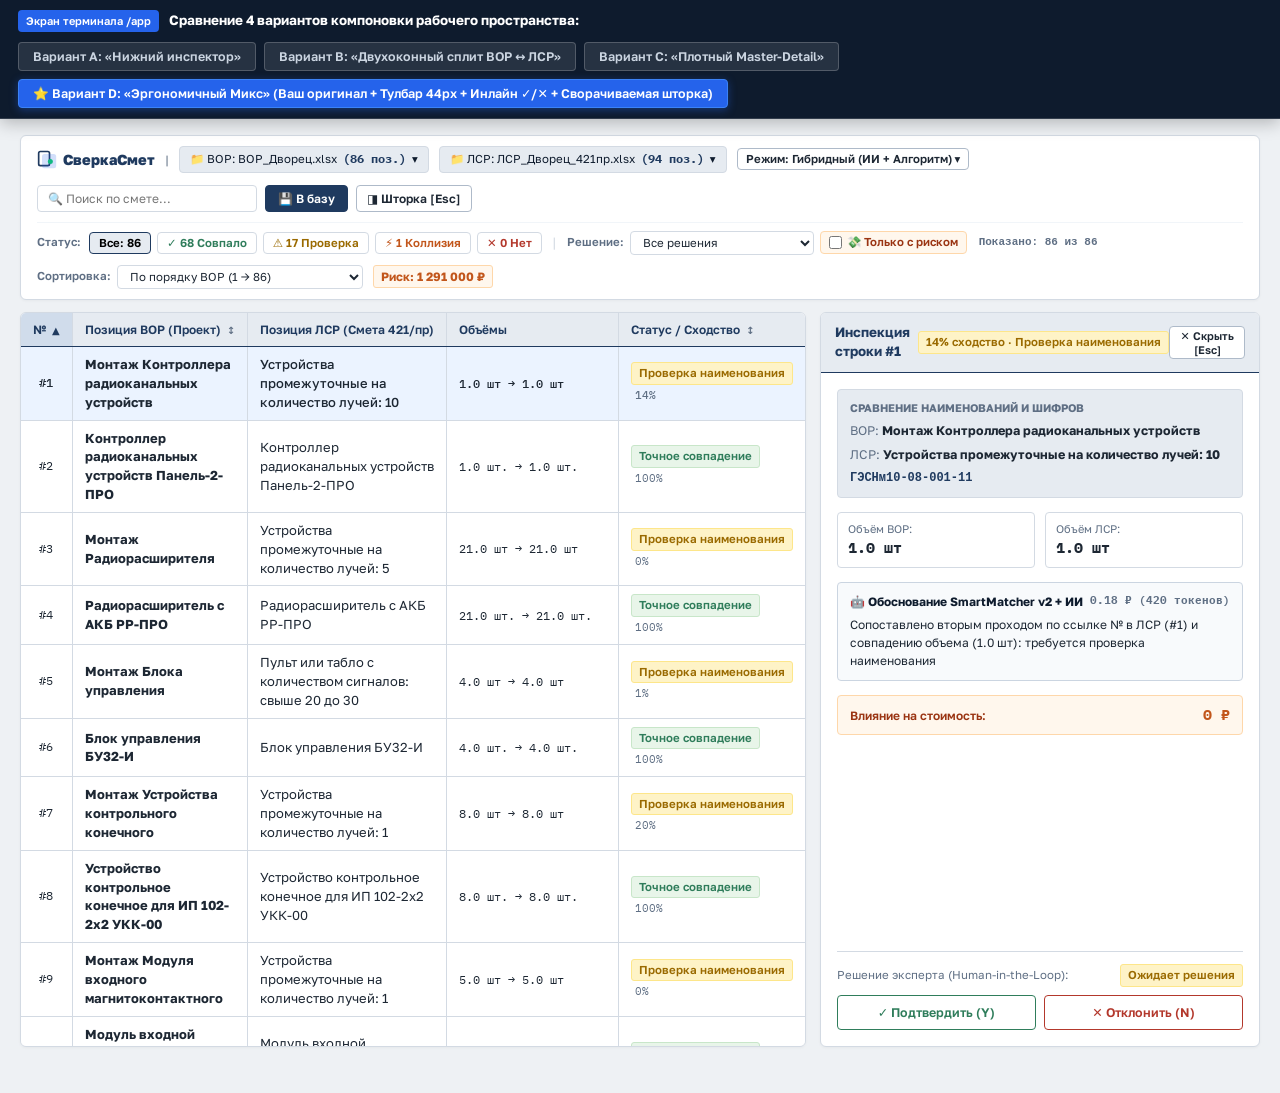
==== commit ea0ac14f: "feat(ui): add multi-column sorting and multi-criteria filtering to Variant D" ====
--- a/web/app_concepts.html
+++ b/web/app_concepts.html
@@ -436,6 +436,59 @@
     }
     .cd-search-input:focus {
       border-color: var(--ink);
+    }
+    .cd-select-sm {
+      border: 1px solid var(--line);
+      border-radius: 4px;
+      padding: 3px 8px;
+      font-size: 11.5px;
+      background: #fff;
+      color: var(--text);
+      cursor: pointer;
+      outline: none;
+    }
+    .cd-select-sm:focus {
+      border-color: var(--ink);
+    }
+    .cd-checkbox-label {
+      display: inline-flex;
+      align-items: center;
+      gap: 5px;
+      font-size: 11.5px;
+      font-weight: 600;
+      color: #9A3412;
+      background: #FFF7ED;
+      border: 1px solid #FED7AA;
+      padding: 2px 8px;
+      border-radius: 4px;
+      cursor: pointer;
+      user-select: none;
+      transition: all 0.15s ease;
+    }
+    .cd-checkbox-label:hover {
+      background: #FFEDD5;
+    }
+    .ca-table th.sortable {
+      cursor: pointer;
+      user-select: none;
+      transition: background 0.15s ease;
+    }
+    .ca-table th.sortable:hover {
+      background: #D8E2ED;
+      color: #0E1B2D;
+    }
+    .sort-arrow {
+      font-size: 10px;
+      margin-left: 3px;
+      color: var(--mut);
+    }
+    .ca-table th.active-sort {
+      background: #D0DCEB;
+      color: var(--ink);
+    }
+    .ca-table th.active-sort .sort-arrow {
+      color: var(--ink);
+      font-weight: 700;
     }
     .cd-layout {
       display: flex;
@@ -941,18 +994,45 @@
         </div>
       </div>
 
-      <!-- Строка 2: Фильтры по статусам и финансовый риск -->
+      <!-- Строка 2: Фильтры по статусам, фильтр решений, чекбокс риска и меню сортировки -->
       <div class="cd-tb-row2">
         <div class="cd-tb-chips">
+          <span style="font-size:11.5px; color:var(--mut); font-weight:600; margin-right:2px;">Статус:</span>
           <button class="cd-chip-btn active" onclick="cdFilterStatus('all', this)">Все: 86</button>
           <button class="cd-chip-btn" style="color:var(--ok);" onclick="cdFilterStatus('ok', this)">✓ 68 Совпало</button>
           <button class="cd-chip-btn" style="color:var(--part);" onclick="cdFilterStatus('part', this)">⚠️ 17 Проверка</button>
           <button class="cd-chip-btn" style="color:var(--diff);" onclick="cdFilterStatus('diff', this)">⚡ 1 Коллизия</button>
-          <button class="cd-chip-btn" style="color:var(--bad);" onclick="cdFilterStatus('bad', this)">✕ 0 Нет в смете</button>
-        </div>
-        <div style="display:flex; align-items:center; gap:8px;">
-          <span style="font-size:12px; color:var(--mut);">Финансовый риск:</span>
-          <span class="badge" style="background:#FFF7ED; color:#C2561B; border:1px solid #FED7AA; font-weight:700; font-size:12px;">1 291 000 ₽</span>
+          <button class="cd-chip-btn" style="color:var(--bad);" onclick="cdFilterStatus('bad', this)">✕ 0 Нет</button>
+
+          <span style="color:var(--line); margin:0 4px;">|</span>
+          <span style="font-size:11.5px; color:var(--mut); font-weight:600;">Решение:</span>
+          <select id="cd-filter-decision" class="cd-select-sm" onchange="cdFilterDecision(this.value)">
+            <option value="all">Все решения</option>
+            <option value="pending">⏳ Ожидают решения</option>
+            <option value="yes">✓ Принято инженером</option>
+            <option value="no">✕ Отклонено инженером</option>
+          </select>
+
+          <label class="cd-checkbox-label" title="Показать только позиции с ненулевым финансовым риском">
+            <input type="checkbox" id="cd-check-risk" onchange="cdToggleOnlyRisk(this.checked)">
+            <span>💸 Только с риском</span>
+          </label>
+
+          <span id="cd-counter-badge" class="t-code" style="font-size:11px; color:var(--mut); margin-left:6px; font-weight:600;">Показано: 86 из 86</span>
+        </div>
+
+        <div style="display:flex; align-items:center; gap:10px;">
+          <div style="display:flex; align-items:center; gap:6px;">
+            <span style="font-size:11.5px; color:var(--mut); font-weight:600;">Сортировка:</span>
+            <select id="cd-select-sort" class="cd-select-sm" onchange="cdSelectSortChange(this.value)">
+              <option value="id-asc">По порядку ВОР (1 → 86)</option>
+              <option value="risk-desc">По убыванию риска (₽ ↓)</option>
+              <option value="sim-asc">По сходству (от самых спорных % ↑)</option>
+              <option value="sim-desc">По сходству (от точных % ↓)</option>
+              <option value="status-priority">Сначала требующие проверки (⚠️)</option>
+            </select>
+          </div>
+          <span class="badge" style="background:#FFF7ED; color:#C2561B; border:1px solid #FED7AA; font-weight:700; font-size:12px;">Риск: 1 291 000 ₽</span>
         </div>
       </div>
     </div>
@@ -964,13 +1044,27 @@
         <table class="ca-table">
           <thead>
             <tr>
-              <th style="width:45px; text-align:center;">№</th>
-              <th style="width:30%;">Позиция ВОР (Проект)</th>
-              <th style="width:30%;">Позиция ЛСР (Смета 421/пр)</th>
-              <th style="width:160px; white-space:nowrap;">Объёмы</th>
-              <th style="width:170px;">Статус / Сходство</th>
-              <th style="width:105px;">Финанс. риск</th>
-              <th style="width:130px; text-align:center;">Быстрое решение</th>
+              <th class="sortable active-sort" style="width:50px; text-align:center;" onclick="cdHeaderSort('id')">
+                № <span class="sort-arrow" id="sort-arrow-id">▲</span>
+              </th>
+              <th class="sortable" style="width:30%;" onclick="cdHeaderSort('vor')">
+                Позиция ВОР (Проект) <span class="sort-arrow" id="sort-arrow-vor">↕</span>
+              </th>
+              <th style="width:30%;">
+                Позиция ЛСР (Смета 421/пр)
+              </th>
+              <th style="width:160px; white-space:nowrap;">
+                Объёмы
+              </th>
+              <th class="sortable" style="width:170px;" onclick="cdHeaderSort('sim')">
+                Статус / Сходство <span class="sort-arrow" id="sort-arrow-sim">↕</span>
+              </th>
+              <th class="sortable" style="width:115px;" onclick="cdHeaderSort('risk')">
+                Финанс. риск <span class="sort-arrow" id="sort-arrow-risk">↕</span>
+              </th>
+              <th class="sortable" style="width:130px; text-align:center;" onclick="cdHeaderSort('decision')">
+                Быстрое решение <span class="sort-arrow" id="sort-arrow-decision">↕</span>
+              </th>
             </tr>
           </thead>
           <tbody id="cd-tbody">
@@ -1198,27 +1292,183 @@
     }
 
     let cdStatusFilter = 'all';
+    let cdDecisionFilter = 'all';
+    let cdOnlyRisk = false;
     let cdSearchQuery = '';
+    let cdSortField = 'id';
+    let cdSortAsc = true;
+
+    function cdParseRisk(riskStr) {
+      if (!riskStr) return 0;
+      const num = parseInt(riskStr.replace(/\D/g, ''), 10);
+      return isNaN(num) ? 0 : num;
+    }
+
+    function cdGetDisplayRows() {
+      // 1. Фильтрация
+      let filtered = cdRows.map((r, origIdx) => ({ ...r, _origIdx: origIdx })).filter(r => {
+        if (cdStatusFilter !== 'all' && r.status !== cdStatusFilter) return false;
+        if (cdDecisionFilter === 'pending' && r.decision) return false;
+        if (cdDecisionFilter === 'yes' && r.decision !== 'yes') return false;
+        if (cdDecisionFilter === 'no' && r.decision !== 'no') return false;
+        if (cdOnlyRisk && cdParseRisk(r.risk) <= 0) return false;
+        if (cdSearchQuery) {
+          const q = cdSearchQuery;
+          const match = r.vor.toLowerCase().includes(q) ||
+                        r.lsr.toLowerCase().includes(q) ||
+                        r.code.toLowerCase().includes(q) ||
+                        String(r.id).includes(q);
+          if (!match) return false;
+        }
+        return true;
+      });
+
+      // 2. Сортировка
+      filtered.sort((a, b) => {
+        let cmp = 0;
+        if (cdSortField === 'id') {
+          cmp = a.id - b.id;
+        } else if (cdSortField === 'vor') {
+          cmp = a.vor.localeCompare(b.vor, 'ru');
+        } else if (cdSortField === 'sim') {
+          cmp = a.sim - b.sim;
+        } else if (cdSortField === 'risk') {
+          cmp = cdParseRisk(a.risk) - cdParseRisk(b.risk);
+        } else if (cdSortField === 'decision') {
+          const decA = a.decision || '';
+          const decB = b.decision || '';
+          cmp = decA.localeCompare(decB);
+        } else if (cdSortField === 'status-priority') {
+          const priority = { 'diff': 1, 'part': 2, 'bad': 3, 'ok': 4 };
+          cmp = (priority[a.status] || 5) - (priority[b.status] || 5);
+        }
+        return cdSortAsc ? cmp : -cmp;
+      });
+
+      return filtered;
+    }
+
+    function cdRenderTable() {
+      const tbody = document.getElementById('cd-tbody');
+      if (!tbody) return;
+      tbody.innerHTML = '';
+
+      const displayList = cdGetDisplayRows();
+
+      const counter = document.getElementById('cd-counter-badge');
+      if (counter) counter.textContent = `Показано: ${displayList.length} из ${cdRows.length}`;
+
+      if (displayList.length === 0) {
+        tbody.innerHTML = `
+          <tr>
+            <td colspan="7" style="text-align:center; padding:36px; color:var(--mut); font-size:13px;">
+              🔍 По выбранным фильтрам не найдено позиций. Попробуйте сбросить фильтры или строку поиска.
+            </td>
+          </tr>
+        `;
+        return;
+      }
+
+      displayList.forEach(r => {
+        const origIdx = r._origIdx;
+        const tr = document.createElement('tr');
+        tr.id = `cd-row-${origIdx}`;
+        if (origIdx === cdActiveIdx) tr.classList.add('active');
+        tr.onclick = () => cdSelectRow(origIdx);
+
+        let badgeClass = 'b-ok';
+        if (r.status === 'part') badgeClass = 'b-part';
+        if (r.status === 'diff') badgeClass = 'b-diff';
+        if (r.status === 'bad') badgeClass = 'b-bad';
+
+        let decHtml = '';
+        if (r.decision === 'yes') {
+          decHtml = `<span class="badge-decision-yes">✓ Принято</span>`;
+        } else if (r.decision === 'no') {
+          decHtml = `<span class="badge-decision-no">✕ Отклонено</span>`;
+        } else {
+          decHtml = `
+            <div style="display:inline-flex; gap:4px;" onclick="event.stopPropagation();">
+              <button class="cd-row-action-btn cd-btn-yes" onclick="cdInlineDecision(${origIdx}, 'yes', event)" title="Быстро подтвердить строку">✓</button>
+              <button class="cd-row-action-btn cd-btn-no" onclick="cdInlineDecision(${origIdx}, 'no', event)" title="Быстро отклонить строку">✕</button>
+            </div>
+          `;
+        }
+
+        tr.innerHTML = `
+          <td class="t-code" style="text-align:center;">#${r.id}</td>
+          <td><b>${r.vor}</b></td>
+          <td>${r.lsr}</td>
+          <td class="t-code" style="font-size:12px; white-space:nowrap;">${r.vv} → ${r.lv}</td>
+          <td>
+            <span class="badge ${badgeClass}">${r.statusText}</span>
+            <span class="t-code" style="color:var(--mut); font-size:11px; margin-left:4px;">${r.sim}%</span>
+          </td>
+          <td class="t-code" style="font-weight:700; color:${r.risk === '0 ₽' ? 'var(--ok)' : 'var(--diff)'};">${r.risk}</td>
+          <td id="cd-cell-dec-${origIdx}" style="text-align:center;">${decHtml}</td>
+        `;
+        tbody.appendChild(tr);
+      });
+    }
+
+    function cdHeaderSort(field) {
+      if (cdSortField === field) {
+        cdSortAsc = !cdSortAsc;
+      } else {
+        cdSortField = field;
+        cdSortAsc = (field === 'risk') ? false : true;
+      }
+      cdUpdateSortIndicators();
+      cdRenderTable();
+    }
+
+    function cdSelectSortChange(val) {
+      if (val === 'id-asc') { cdSortField = 'id'; cdSortAsc = true; }
+      else if (val === 'risk-desc') { cdSortField = 'risk'; cdSortAsc = false; }
+      else if (val === 'sim-asc') { cdSortField = 'sim'; cdSortAsc = true; }
+      else if (val === 'sim-desc') { cdSortField = 'sim'; cdSortAsc = false; }
+      else if (val === 'status-priority') { cdSortField = 'status-priority'; cdSortAsc = true; }
+      cdUpdateSortIndicators();
+      cdRenderTable();
+    }
+
+    function cdUpdateSortIndicators() {
+      const fields = ['id', 'vor', 'sim', 'risk', 'decision'];
+      fields.forEach(f => {
+        const arrow = document.getElementById(`sort-arrow-${f}`);
+        const th = arrow ? arrow.closest('th') : null;
+        if (th) {
+          if (cdSortField === f) {
+            th.classList.add('active-sort');
+            arrow.textContent = cdSortAsc ? '▲' : '▼';
+          } else {
+            th.classList.remove('active-sort');
+            arrow.textContent = '↕';
+          }
+        }
+      });
+    }
 
     function cdFilterStatus(status, btn) {
       cdStatusFilter = status;
       document.querySelectorAll('.cd-chip-btn').forEach(b => b.classList.remove('active'));
       if (btn) btn.classList.add('active');
-      cdApplyFilters();
+      cdRenderTable();
+    }
+
+    function cdFilterDecision(val) {
+      cdDecisionFilter = val;
+      cdRenderTable();
+    }
+
+    function cdToggleOnlyRisk(checked) {
+      cdOnlyRisk = checked;
+      cdRenderTable();
     }
 
     function cdFilter(q) {
       cdSearchQuery = (q || '').toLowerCase();
-      cdApplyFilters();
-    }
-
-    function cdApplyFilters() {
-      document.querySelectorAll('#cd-tbody tr').forEach((tr, i) => {
-        const r = cdRows[i];
-        const matchStatus = (cdStatusFilter === 'all' || r.status === cdStatusFilter);
-        const matchSearch = !cdSearchQuery || r.vor.toLowerCase().includes(cdSearchQuery) || r.lsr.toLowerCase().includes(cdSearchQuery) || r.code.toLowerCase().includes(cdSearchQuery);
-        tr.style.display = (matchStatus && matchSearch) ? '' : 'none';
-      });
+      cdRenderTable();
     }
 
     // Клавиатурные шорткаты для сметчика: Esc, y, n
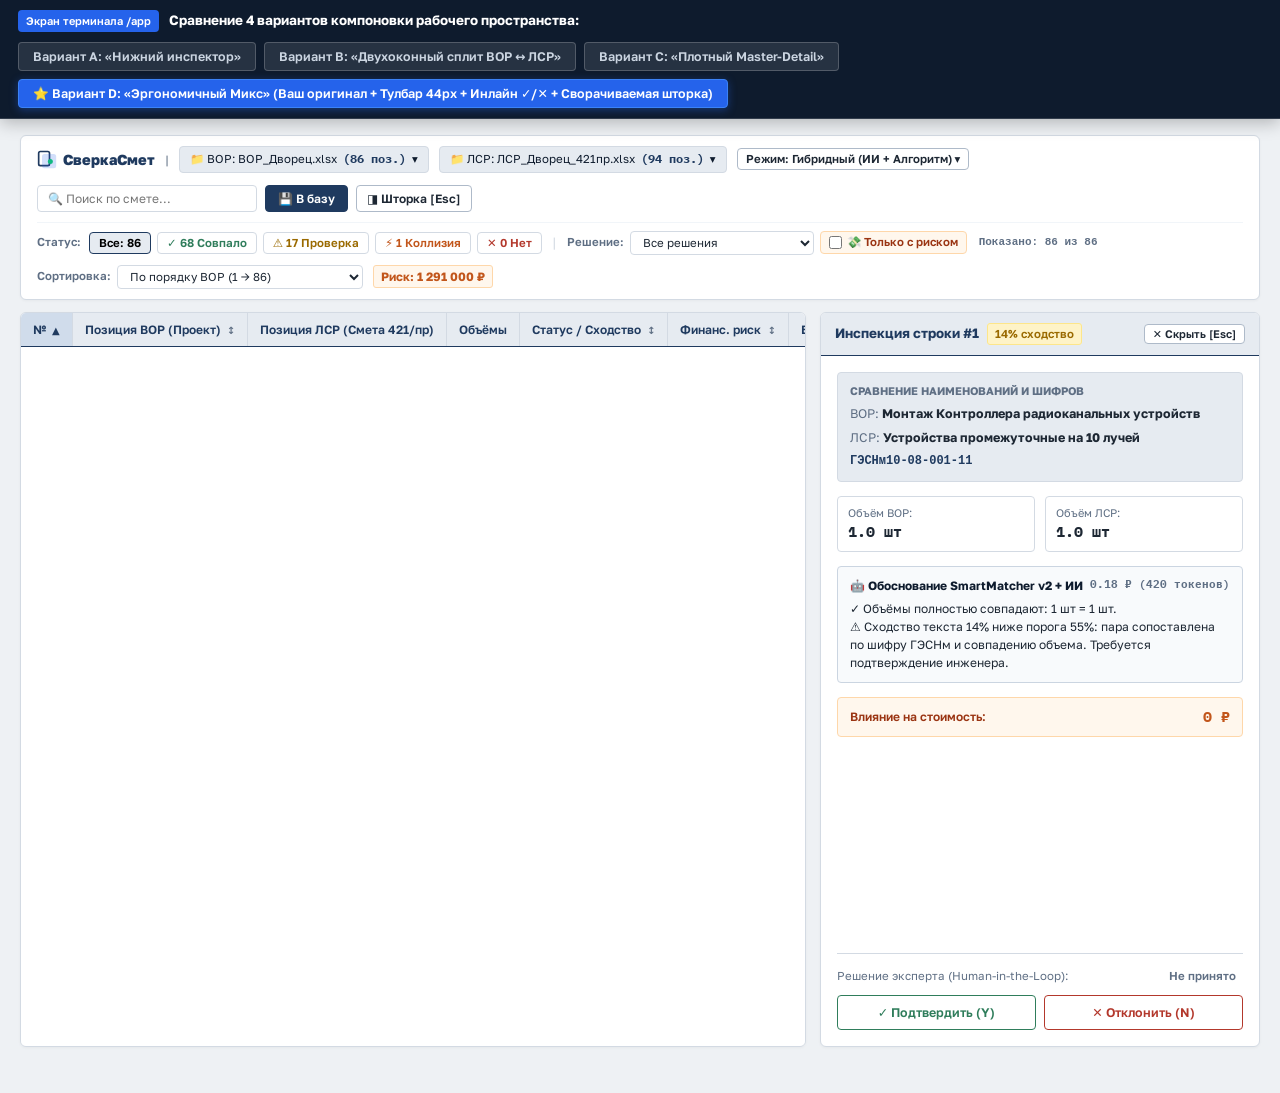
==== commit ebd7d526: "fix(demo): eliminate false risk on unit-scaled items (100m) and align domain logic" ====
--- a/web/app_concepts.html
+++ b/web/app_concepts.html
@@ -1161,135 +1161,7 @@
     /* -------------------------------------------------------------------------
        ДАННЫЕ И ИНТЕРАКТИВНОСТЬ ДЛЯ ВАРИАНТА D (ЭРГОНОМИЧНЫЙ МИКС)
        ------------------------------------------------------------------------- */
-    const cdRows = [{"id": 1, "vor_num": "1", "lsr_num": "1", "vor": "Монтаж Контроллера радиоканальных устройств", "lsr": "Устройства промежуточные на количество лучей: 10", "code": "ГЭСНм10-08-001-11", "vv": "1.0 шт", "lv": "1.0 шт", "status": "part", "statusText": "Проверка наименования", "sim": 14, "risk": "0 ₽", "decision": null, "reason": "Сопоставлено вторым проходом по ссылке № в ЛСР (#1) и совпадению объема (1.0 шт): требуется проверка наименования"}, {"id": 2, "vor_num": "2", "lsr_num": "2", "vor": "Контроллер радиоканальных устройств Панель-2-ПРО", "lsr": "Контроллер радиоканальных устройств Панель-2-ПРО", "code": "ТЦ_63.4.00.00_54_5404353096_20.02.2026_01_1", "vv": "1.0 шт.", "lv": "1.0 шт.", "status": "ok", "statusText": "Точное совпадение", "sim": 100, "risk": "0 ₽", "decision": null, "reason": "Полное совпадение: объем=1.0 шт."}, {"id": 3, "vor_num": "3", "lsr_num": "3", "vor": "Монтаж Радиорасширителя", "lsr": "Устройства промежуточные на количество лучей: 5", "code": "ГЭСНм10-08-001-12", "vv": "21.0 шт", "lv": "21.0 шт", "status": "part", "statusText": "Проверка наименования", "sim": 0, "risk": "0 ₽", "decision": null, "reason": "Сопоставлено вторым проходом по ссылке № в ЛСР (#3) и совпадению объема (21.0 шт): требуется проверка наименования"}, {"id": 4, "vor_num": "4", "lsr_num": "4", "vor": "Радиорасширитель с АКБ РР-ПРО", "lsr": "Радиорасширитель с АКБ РР-ПРО", "code": "ТЦ_63.4.00.00_54_5410152599_20.02.2026_01_2", "vv": "21.0 шт.", "lv": "21.0 шт.", "status": "ok", "statusText": "Точное совпадение", "sim": 100, "risk": "0 ₽", "decision": null, "reason": "Полное совпадение: объем=21.0 шт."}, {"id": 5, "vor_num": "5", "lsr_num": "5", "vor": "Монтаж Блока управления", "lsr": "Пульт или табло с количеством сигналов: свыше 20 до 30", "code": "ГЭСНм10-08-006-05", "vv": "4.0 шт", "lv": "4.0 шт", "status": "part", "statusText": "Проверка наименования", "sim": 1, "risk": "0 ₽", "decision": null, "reason": "Сопоставлено вторым проходом по ссылке № в ЛСР (#5) и совпадению объема (4.0 шт): требуется проверка наименования"}, {"id": 6, "vor_num": "6", "lsr_num": "6", "vor": "Блок управления БУ32-И", "lsr": "Блок управления БУ32-И", "code": "ТЦ_63.4.00.00_54_5410152599_20.02.2026_01_3", "vv": "4.0 шт.", "lv": "4.0 шт.", "status": "ok", "statusText": "Точное совпадение", "sim": 100, "risk": "0 ₽", "decision": null, "reason": "Полное совпадение: объем=4.0 шт."}, {"id": 7, "vor_num": "7", "lsr_num": "7", "vor": "Монтаж Устройства контрольного конечного", "lsr": "Устройства промежуточные на количество лучей: 1", "code": "ГЭСНм10-08-001-13", "vv": "8.0 шт", "lv": "8.0 шт", "status": "part", "statusText": "Проверка наименования", "sim": 20, "risk": "0 ₽", "decision": null, "reason": "Сопоставлено вторым проходом по ссылке № в ЛСР (#7) и совпадению объема (8.0 шт): требуется проверка наименования"}, {"id": 8, "vor_num": "8", "lsr_num": "8", "vor": "Устройство контрольное конечное для ИП 102-2х2 УКК-00", "lsr": "Устройство контрольное конечное для ИП 102-2х2 УКК-00", "code": "ТЦ_20.5.00.00_54_5410152599_20.02.2026_02_23", "vv": "8.0 шт.", "lv": "8.0 шт.", "status": "ok", "statusText": "Точное совпадение", "sim": 100, "risk": "0 ₽", "decision": null, "reason": "Полное совпадение: объем=8.0 шт."}, {"id": 9, "vor_num": "9", "lsr_num": "9", "vor": "Монтаж Модуля входного магнитоконтактного", "lsr": "Устройства промежуточные на количество лучей: 1", "code": "ГЭСНм10-08-001-13", "vv": "5.0 шт", "lv": "5.0 шт", "status": "part", "statusText": "Проверка наименования", "sim": 0, "risk": "0 ₽", "decision": null, "reason": "Сопоставлено вторым проходом по ссылке № в ЛСР (#9) и совпадению объема (5.0 шт): требуется проверка наименования"}, {"id": 10, "vor_num": "10", "lsr_num": "10", "vor": "Модуль входной магнитоконтактный радиоканальный МВ1-ПРО", "lsr": "Модуль входной магнитоконтактный радиоканальный МВ1-ПРО", "code": "ТЦ_63.4.00.00_54_5410152599_20.02.2026_01_14", "vv": "5.0 шт.", "lv": "5.0 шт.", "status": "ok", "statusText": "Точное совпадение", "sim": 100, "risk": "0 ₽", "decision": null, "reason": "Полное совпадение: объем=5.0 шт."}, {"id": 11, "vor_num": "11", "lsr_num": "11", "vor": "Монтаж Блока исполнительного радиоканального", "lsr": "Устройства промежуточные на количество лучей: 1", "code": "ГЭСНм10-08-001-13", "vv": "11.0 шт", "lv": "11.0 шт", "status": "part", "statusText": "Проверка наименования", "sim": 0, "risk": "0 ₽", "decision": null, "reason": "Сопоставлено вторым проходом по ссылке № в ЛСР (#11) и совпадению объема (11.0 шт): требуется проверка наименования"}, {"id": 12, "vor_num": "12", "lsr_num": "12", "vor": "Блок исполнительный радиоканальный ИБ1-ПРО", "lsr": "Блок исполнительный радиоканальный ИБ1-ПРО", "code": "ТЦ_63.4.00.00_54_5410152599_20.02.2026_01_15", "vv": "11.0 шт.", "lv": "11.0 шт.", "status": "ok", "statusText": "Точное совпадение", "sim": 100, "risk": "0 ₽", "decision": null, "reason": "Полное совпадение: объем=11.0 шт."}, {"id": 13, "vor_num": "13", "lsr_num": "13", "vor": "Монтаж блока питания", "lsr": "Отдельно устанавливаемый: преобразователь или блок питания", "code": "ГЭСНм10-02-016-06", "vv": "1.0 шт", "lv": "1.0 шт", "status": "part", "statusText": "Проверка наименования", "sim": 26, "risk": "0 ₽", "decision": null, "reason": "Сопоставлено вторым проходом по ссылке № в ЛСР (#13) и совпадению объема (1.0 шт): требуется проверка наименования"}, {"id": 14, "vor_num": "14", "lsr_num": "14", "vor": "Резервированный источник питания, 12В БП-12/2А", "lsr": "Резервированный источник питания, 12В БП-12/2А", "code": "ТЦ_62.4.02.00_54_5410152599_20.02.2026_01_6", "vv": "1.0 шт.", "lv": "1.0 шт.", "status": "ok", "statusText": "Точное совпадение", "sim": 100, "risk": "0 ₽", "decision": null, "reason": "Полное совпадение: объем=1.0 шт."}, {"id": 15, "vor_num": "15", "lsr_num": "15", "vor": "Монтаж блока питания и контроля", "lsr": "Устройство оптико-(фото)электрическое,: блок питания и контроля", "code": "ГЭСНм10-08-003-06", "vv": "1.0 шт", "lv": "1.0 шт", "status": "part", "statusText": "Проверка наименования", "sim": 44, "risk": "0 ₽", "decision": null, "reason": "Полное совпадение: объем=1.0 шт; Низкое текстовое сходство (0.38)"}, {"id": 16, "vor_num": "16", "lsr_num": "16", "vor": "Резервированный источник питания, 24В ИВЭПР 24/2,5 2х12-Р БР", "lsr": "Резервированный источник питания, 24В ИВЭПР 24/2,5 2х12-Р БР", "code": "ТЦ_62.4.02.00_54_5410152599_20.02.2026_01_7", "vv": "1.0 шт.", "lv": "1.0 шт.", "status": "ok", "statusText": "Точное совпадение", "sim": 100, "risk": "0 ₽", "decision": null, "reason": "Полное совпадение: объем=1.0 шт."}, {"id": 17, "vor_num": "17", "lsr_num": "17", "vor": "Монтаж Блока защиты", "lsr": "Прибор или аппарат", "code": "ГЭСНм08-03-575-01", "vv": "1.0 шт", "lv": "1.0 шт", "status": "part", "statusText": "Проверка наименования", "sim": 0, "risk": "0 ₽", "decision": null, "reason": "Сопоставлено вторым проходом по ссылке № в ЛСР (#17) и совпадению объема (1.0 шт): требуется проверка наименования"}, {"id": 18, "vor_num": "18", "lsr_num": "18", "vor": "Блок защиты сетевой БЗС исп.01", "lsr": "Блок защиты сетевой БЗС исп.01", "code": "ТЦ_62.1.05.00_54_5410152599_20.02.2026_01_28", "vv": "1.0 шт.", "lv": "1.0 шт.", "status": "ok", "statusText": "Точное совпадение", "sim": 100, "risk": "0 ₽", "decision": null, "reason": "Полное совпадение: объем=1.0 шт."}, {"id": 19, "vor_num": "19", "lsr_num": "19", "vor": "Монтаж Аккумуляторов", "lsr": "Прибор или аппарат", "code": "ГЭСНм08-03-575-01", "vv": "3.0 шт", "lv": "3.0 шт", "status": "part", "statusText": "Проверка наименования", "sim": 0, "risk": "0 ₽", "decision": null, "reason": "Сопоставлено вторым проходом по ссылке № в ЛСР (#19) и совпадению объема (3.0 шт): требуется проверка наименования"}, {"id": 20, "vor_num": "20", "lsr_num": "20", "vor": "Аккумуляторная батарея, 12 Ач, 12 В Delta DTМ 1212", "lsr": "Аккумуляторная батарея, 12 Ач, 12 В Delta DTМ 1212", "code": "ТЦ_62.4.01.00_54_5410152599_20.02.2026_01_19", "vv": "2.0 шт.", "lv": "2.0 шт.", "status": "ok", "statusText": "Точное совпадение", "sim": 100, "risk": "0 ₽", "decision": null, "reason": "Полное совпадение: объем=2.0 шт."}, {"id": 21, "vor_num": "21", "lsr_num": "21", "vor": "Аккумуляторная батарея, 7 Ач, 12 В Delta DTМ 1207", "lsr": "Аккумуляторная батарея, 7 Ач, 12 В Delta DTМ 1207", "code": "ТЦ_62.4.01.00_54_5410152599_20.02.2026_01_20", "vv": "1.0 шт.", "lv": "1.0 шт.", "status": "ok", "statusText": "Точное совпадение", "sim": 100, "risk": "0 ₽", "decision": null, "reason": "Полное совпадение: объем=1.0 шт."}, {"id": 22, "vor_num": "22", "lsr_num": "22", "vor": "Монтаж Устройства защитного отключения", "lsr": "Прибор или аппарат", "code": "ГЭСНм08-03-575-01", "vv": "1.0 шт", "lv": "1.0 шт", "status": "part", "statusText": "Проверка наименования", "sim": 0, "risk": "0 ₽", "decision": null, "reason": "Сопоставлено вторым проходом по ссылке № в ЛСР (#22) и совпадению объема (1.0 шт): требуется проверка наименования"}, {"id": 23, "vor_num": "23", "lsr_num": "23", "vor": "Устройство защитного отключения 2P, 16 А, 10 мА", "lsr": "Устройство защитного отключения 2P, 16 А, 10 мА", "code": "ФСБЦ-62.1.05.03-0041", "vv": "1.0 шт", "lv": "1.0 шт", "status": "ok", "statusText": "Точное совпадение", "sim": 100, "risk": "0 ₽", "decision": null, "reason": "Полное совпадение: объем=1.0 шт"}, {"id": 24, "vor_num": "24", "lsr_num": "24", "vor": "Монтаж Шкафа (пульт) управления навесного, высота, ширина и глубина: до 600х600х350 мм", "lsr": "Шкаф (пульт) управления навесной, высота, ширина и глубина: до 600х600х350 мм", "code": "ГЭСНм08-03-573-04", "vv": "1.0 шт", "lv": "1.0 шт", "status": "ok", "statusText": "Точное совпадение", "sim": 88, "risk": "0 ₽", "decision": null, "reason": "Полное совпадение: объем=1.0 шт"}, {"id": 25, "vor_num": "25", "lsr_num": "25", "vor": "Панель ПЭСПЗ с АВР (395х310х220) IP31, цвет красный \"ЩУ-П НИКОМ 230-IP31- 1[2/230/6]+АВР\"", "lsr": "Панель ПЭСПЗ с АВР (395х310х220) IP31, цвет красный \"ЩУ-П НИКОМ 230-IP31- 1[2/230/6]+АВР\"", "code": "ТЦ_20.4.04.00_54_5410152599_20.02.2026_02_27", "vv": "1.0 шт.", "lv": "1.0 шт.", "status": "ok", "statusText": "Точное совпадение", "sim": 100, "risk": "0 ₽", "decision": null, "reason": "Полное совпадение: объем=1.0 шт."}, {"id": 26, "vor_num": "26", "lsr_num": "26", "vor": "Монтаж Датчика пожарного теплового, подвешиваемого на тросе, масса 1 м кабеля: до 1 кг", "lsr": "Кабель до 35 кВ, подвешиваемый на тросе, масса 1 м кабеля: до 1 кг", "code": "ГЭСНм08-02-149-01", "vv": "1100.0 м", "lv": "11.0 м", "status": "ok", "statusText": "Точное совпадение", "sim": 61, "risk": "14 810 400 ₽", "decision": null, "reason": "Совпало после пересчета единиц: 1100.0 м <-> 11.0 100 м; Умеренное текстовое сходство (0.52)"}, {"id": 27, "vor_num": "27", "lsr_num": "27", "vor": "Провод полевой П-274М", "lsr": "Провод полевой П-274М", "code": "ТЦ_21.2.02.00_54_5410152599_20.02.2026_02_35", "vv": "1100.0 м", "lv": "1100.0 м", "status": "ok", "statusText": "Точное совпадение", "sim": 100, "risk": "0 ₽", "decision": null, "reason": "Полное совпадение: объем=1100.0 м"}, {"id": 28, "vor_num": "28", "lsr_num": "28", "vor": "Датчик пожарный тепловой многоточечный ИП-102-2х2, дифференциальный ДПТ-R-Пл.2", "lsr": "Датчик пожарный тепловой многоточечный ИП-102-2х2, дифференциальный ДПТ-R-Пл.2", "code": "ТЦ_61.2.02.03_54_5410152599_20.02.2026_01_22", "vv": "1164.0 м", "lv": "1164.0 м", "status": "ok", "statusText": "Точное совпадение", "sim": 100, "risk": "0 ₽", "decision": null, "reason": "Полное совпадение: объем=1164.0 м"}, {"id": 29, "vor_num": "29", "lsr_num": "29", "vor": "Монтаж Извещателя пожарного радиоканального ручного", "lsr": "Аппарат (кнопка, ключ управления, замок электромагнитной блокировки, звуковой сигнал, сигнальная лампа) управления и сигнализации, количество подключаемых концов до 2: многопроволочного провода (жил кабеля)", "code": "ГЭСНм08-01-081-05", "vv": "26.0 шт", "lv": "0.26 шт", "status": "part", "statusText": "Кандидат ИИ", "sim": 8, "risk": "77 477 ₽", "decision": null, "reason": "Сопоставлено вторым проходом по ссылке № в ЛСР (#29) и совпадению объема (26.0 шт): требуется проверка наименования"}, {"id": 30, "vor_num": "30", "lsr_num": "30", "vor": "Извещатель пожарный радиоканальный ручной ИП 506-1-А ИПР-ПРО", "lsr": "Извещатель пожарный радиоканальный ручной ИП 506-1-А ИПР-ПРО", "code": "ТЦ_61.2.02.02_54_5410152599_20.02.2026_01_11", "vv": "26.0 шт.", "lv": "26.0 шт.", "status": "ok", "statusText": "Точное совпадение", "sim": 100, "risk": "0 ₽", "decision": null, "reason": "Полное совпадение: объем=26.0 шт."}, {"id": 31, "vor_num": "31", "lsr_num": "31", "vor": "Монтаж Извещателя теплового", "lsr": "Извещатель ПС автоматический: тепловой электро-контактный, магнитоконтактный в нормальном исполнении", "code": "ГЭСНм10-08-002-01", "vv": "10.0 шт", "lv": "10.0 шт", "status": "part", "statusText": "Проверка наименования", "sim": 21, "risk": "0 ₽", "decision": null, "reason": "Сопоставлено вторым проходом по ссылке № в ЛСР (#31) и совпадению объема (10.0 шт): требуется проверка наименования"}, {"id": 32, "vor_num": "32", "lsr_num": "32", "vor": "Извещатель пожарный радиоканальный тепловой ИП 101-156-A1R Аврора-Т-ПРО", "lsr": "Извещатель пожарный радиоканальный тепловой ИП 101-156-A1R Аврора-Т-ПРО", "code": "ТЦ_61.2.02.02_54_5410152599_20.02.2026_01_12", "vv": "2.0 шт.", "lv": "2.0 шт.", "status": "ok", "statusText": "Точное совпадение", "sim": 100, "risk": "0 ₽", "decision": null, "reason": "Полное совпадение: объем=2.0 шт."}, {"id": 33, "vor_num": "33", "lsr_num": "33", "vor": "Извещатель тепловой многоточечный ИП 102-2х2, блок сопряжения (исп.3) БС (А) Пл-3-2вв-3.3", "lsr": "Извещатель тепловой многоточечный ИП 102-2х2, блок сопряжения (исп.3) БС (А) Пл-3-2вв-3.3", "code": "ТЦ_61.2.02.02_54_5410152599_20.02.2026_01_21", "vv": "8.0 шт.", "lv": "8.0 шт.", "status": "ok", "statusText": "Точное совпадение", "sim": 100, "risk": "0 ₽", "decision": null, "reason": "Полное совпадение: объем=8.0 шт."}, {"id": 34, "vor_num": "34", "lsr_num": "34", "vor": "Монтаж Извещателя дымового", "lsr": "Извещатель ПС автоматический: дымовой, фотоэлектрический, радиоизотопный, световой в нормальном исполнении", "code": "ГЭСНм10-08-002-02", "vv": "265.0 шт", "lv": "265.0 шт", "status": "part", "statusText": "Проверка наименования", "sim": 18, "risk": "0 ₽", "decision": null, "reason": "Сопоставлено вторым проходом по ссылке № в ЛСР (#34) и совпадению объема (265.0 шт): требуется проверка наименования"}, {"id": 35, "vor_num": "35", "lsr_num": "35", "vor": "Извещатель пожарный дымовой радиоканальный с встроенным звуковым оповещателем \"ИП 212-3/6 Аврора-ДС-ПРО\"", "lsr": "Извещатель пожарный дымовой радиоканальный с встроенным звуковым оповещателем \"ИП 212-3/6 Аврора-ДС-ПРО\"", "code": "ТЦ_61.2.02.01_54_5404353096_20.02.2026_01_8", "vv": "19.0 шт.", "lv": "19.0 шт.", "status": "ok", "statusText": "Точное совпадение", "sim": 100, "risk": "0 ₽", "decision": null, "reason": "Полное совпадение: объем=19.0 шт."}, {"id": 36, "vor_num": "36", "lsr_num": "36", "vor": "Извещатель пожарный дымовой точечный радиоканальный с встроенным речевым оповещателем \"ИП 212-3/7 «Аврора-ДО-ПРО»\"", "lsr": "Извещатель пожарный дымовой точечный радиоканальный с встроенным речевым оповещателем \"ИП 212-3/7 «Аврора-ДО-ПРО»\"", "code": "ТЦ_61.2.02.01_54_5410152599_20.02.2026_01_9", "vv": "116.0 шт.", "lv": "116.0 шт.", "status": "ok", "statusText": "Точное совпадение", "sim": 100, "risk": "0 ₽", "decision": null, "reason": "Полное совпадение: объем=116.0 шт."}, {"id": 37, "vor_num": "37", "lsr_num": "37", "vor": "Извещатель пожарный дымовой радиоканальный \"ИП 212-155 Аврора-Д-ПРО\"", "lsr": "Извещатель пожарный дымовой радиоканальный \"ИП 212-155 Аврора-Д-ПРО\"", "code": "ТЦ_61.2.02.01_54_5410152599_20.02.2026_01_10", "vv": "124.0 шт.", "lv": "124.0 шт.", "status": "ok", "statusText": "Точное совпадение", "sim": 100, "risk": "0 ₽", "decision": null, "reason": "Полное совпадение: объем=124.0 шт."}, {"id": 38, "vor_num": "38", "lsr_num": "38", "vor": "Извещатель пожарный радиоканальный дымовой линейный \"ИП 212-119/1 Амур-М-ПРО\"", "lsr": "Извещатель пожарный радиоканальный дымовой линейный \"ИП 212-119/1 Амур-М-ПРО\"", "code": "ТЦ_61.2.02.01_54_5410152599_20.02.2026_01_13", "vv": "6.0 шт.", "lv": "6.0 шт.", "status": "ok", "statusText": "Точное совпадение", "sim": 100, "risk": "0 ₽", "decision": null, "reason": "Полное совпадение: объем=6.0 шт."}, {"id": 39, "vor_num": "39", "lsr_num": "39", "vor": "Монтаж светового (табло)", "lsr": "Транспарант световой (табло)", "code": "ГЭСНм10-04-101-15", "vv": "64.0 шт", "lv": "64.0 шт", "status": "part", "statusText": "Проверка наименования", "sim": 46, "risk": "0 ₽", "decision": null, "reason": "Полное совпадение: объем=64.0 шт; Низкое текстовое сходство (0.39)"}, {"id": 40, "vor_num": "40", "lsr_num": "40", "vor": "Световой оповещатель радиоканальный Табло-ПРО", "lsr": "Световой оповещатель радиоканальный Табло-ПРО", "code": "ТЦ_61.2.04.07_54_5410152599_20.02.2026_01_18", "vv": "64.0 шт.", "lv": "64.0 шт.", "status": "ok", "statusText": "Точное совпадение", "sim": 100, "risk": "0 ₽", "decision": null, "reason": "Полное совпадение: объем=64.0 шт."}, {"id": 41, "vor_num": "41", "lsr_num": "41", "vor": "Монтаж Громкоговорителя в помещении", "lsr": "Громкоговоритель или звуковая колонка: в помещении", "code": "ГЭСНм10-04-101-07", "vv": "43.0 шт", "lv": "43.0 шт", "status": "ok", "statusText": "Точное совпадение", "sim": 72, "risk": "0 ₽", "decision": null, "reason": "Полное совпадение: объем=43.0 шт; Умеренное текстовое сходство (0.55)"}, {"id": 42, "vor_num": "42", "lsr_num": "42", "vor": "Оповещатель пожарный звуковой радиоканальный Сирена-ПРО", "lsr": "Оповещатель пожарный звуковой радиоканальный Сирена-ПРО", "code": "ТЦ_61.2.04.08_54_5410152599_20.02.2026_01_16", "vv": "2.0 шт.", "lv": "2.0 шт.", "status": "ok", "statusText": "Точное совпадение", "sim": 100, "risk": "0 ₽", "decision": null, "reason": "Полное совпадение: объем=2.0 шт."}, {"id": 43, "vor_num": "43", "lsr_num": "43", "vor": "Оповещатель пожарный речевой радиоканальный Орфей-ПРО", "lsr": "Оповещатель пожарный речевой радиоканальный Орфей-ПРО", "code": "ТЦ_61.2.04.08_54_5410152599_20.02.2026_01_17", "vv": "35.0 шт.", "lv": "35.0 шт.", "status": "ok", "statusText": "Точное совпадение", "sim": 100, "risk": "0 ₽", "decision": null, "reason": "Полное совпадение: объем=35.0 шт."}, {"id": 44, "vor_num": "44", "lsr_num": "44", "vor": "Оповещатель пожарный звуковой Маяк-24-ЗМ1", "lsr": "Оповещатель пожарный звуковой Маяк-24-ЗМ1", "code": "ТЦ_61.2.04.08_54_5410152599_20.02.2026_01_25", "vv": "5.0 шт.", "lv": "5.0 шт.", "status": "ok", "statusText": "Точное совпадение", "sim": 100, "risk": "0 ₽", "decision": null, "reason": "Полное совпадение: объем=5.0 шт."}, {"id": 45, "vor_num": "45", "lsr_num": "45", "vor": "Оповещатель охранно-пожарный комбинированный свето-звуковой, 24В Маяк-24-К", "lsr": "Оповещатель охранно-пожарный комбинированный свето-звуковой, 24В Маяк-24-К", "code": "ТЦ_61.2.04.08_54_5410152599_20.02.2026_01_26", "vv": "1.0 шт.", "lv": "1.0 шт.", "status": "ok", "statusText": "Точное совпадение", "sim": 100, "risk": "0 ₽", "decision": null, "reason": "Полное совпадение: объем=1.0 шт."}, {"id": 46, "vor_num": "46", "lsr_num": "46", "vor": "Монтаж Автономного устройства огнетушащего аэрозоля", "lsr": "Крышка декоративная и другие мелкие изделия (без присоединения проводов)", "code": "ГЭСНм10-06-037-13", "vv": "25.0 шт", "lv": "0.25 шт", "status": "part", "statusText": "Кандидат ИИ", "sim": 0, "risk": "272 250 ₽", "decision": null, "reason": "Сопоставлено вторым проходом по ссылке № в ЛСР (#46) и совпадению объема (25.0 шт): требуется проверка наименования"}, {"id": 47, "vor_num": "47", "lsr_num": "47", "vor": "Автономное устройство огнетушащего аэрозоля с тепловым пуском АГС 12/0,3", "lsr": "Автономное устройство огнетушащего аэрозоля с тепловым пуском АГС 12/0,3", "code": "ТЦ_61.2.03.00_54_5410152599_20.02.2026_01_29", "vv": "22.0 шт.", "lv": "22.0 шт.", "status": "ok", "statusText": "Точное совпадение", "sim": 100, "risk": "0 ₽", "decision": null, "reason": "Полное совпадение: объем=22.0 шт."}, {"id": 48, "vor_num": "48", "lsr_num": "48", "vor": "Автономное устройство огнетушащего аэрозоля с тепловым пуском АГС 12/1,1", "lsr": "Автономное устройство огнетушащего аэрозоля с тепловым пуском АГС 12/1,1", "code": "ТЦ_61.2.03.00_54_5410152599_20.02.2026_01_30", "vv": "3.0 шт.", "lv": "3.0 шт.", "status": "ok", "statusText": "Точное совпадение", "sim": 100, "risk": "0 ₽", "decision": null, "reason": "Полное совпадение: объем=3.0 шт."}, {"id": 49, "vor_num": "49", "lsr_num": "49", "vor": "Монтаж Коробок ответвительных на стене", "lsr": "Коробка ответвительная на стене", "code": "ГЭСНм10-08-019-01", "vv": "94.0 шт", "lv": "94.0 шт", "status": "ok", "statusText": "Точное совпадение", "sim": 70, "risk": "0 ₽", "decision": null, "reason": "Полное совпадение: объем=94.0 шт; Умеренное текстовое сходство (0.54)"}, {"id": 50, "vor_num": "50", "lsr_num": "50", "vor": "Коробка коммутационная проходная для ИП 102-2х2 КК-02-2вв", "lsr": "Коробка коммутационная проходная для ИП 102-2х2 КК-02-2вв", "code": "ТЦ_20.5.02.03_54_5410152599_20.02.2026_02_24", "vv": "60.0 шт.", "lv": "60.0 шт.", "status": "ok", "statusText": "Точное совпадение", "sim": 100, "risk": "0 ₽", "decision": null, "reason": "Полное совпадение: объем=60.0 шт."}, {"id": 51, "vor_num": "51", "lsr_num": "51", "vor": "Коробка огнестойкая, 75x75x30мм 40-0450-FR6.0-4-4-Р", "lsr": "Коробка огнестойкая, 75x75x30мм 40-0450-FR6.0-4-4-Р", "code": "ТЦ_20.5.02.09_54_5410152599_20.02.2026_02_31", "vv": "21.0 шт.", "lv": "21.0 шт.", "status": "ok", "statusText": "Точное совпадение", "sim": 100, "risk": "0 ₽", "decision": null, "reason": "Полное совпадение: объем=21.0 шт."}, {"id": 52, "vor_num": "52", "lsr_num": "52", "vor": "Коробка огнестойкая, 100х100х40мм 60-0300-FR6.0-4-4-Р", "lsr": "Коробка огнестойкая, 100х100х40мм 60-0300-FR6.0-4-4-Р", "code": "ТЦ_20.5.02.09_54_5410152599_20.02.2026_02_32", "vv": "13.0 шт.", "lv": "13.0 шт.", "status": "ok", "statusText": "Точное совпадение", "sim": 100, "risk": "0 ₽", "decision": null, "reason": "Полное совпадение: объем=13.0 шт."}, {"id": 53, "vor_num": "53", "lsr_num": "53", "vor": "Монтаж Короба кабельного", "lsr": "Короба пластмассовые: шириной до 40 мм", "code": "ГЭСНм08-02-390-01", "vv": "180.0 м", "lv": "1.8 м", "status": "part", "statusText": "Кандидат ИИ", "sim": 23, "risk": "408 078 ₽", "decision": null, "reason": "Сопоставлено вторым проходом по ссылке № в ЛСР (#53) и совпадению объема (180.0 м): требуется проверка наименования"}, {"id": 54, "vor_num": "54", "lsr_num": "54", "vor": "Короб кабельный (кабель-канал) ПВХ с крышкой, размеры 25х16 мм", "lsr": "Короб кабельный (кабель-канал) ПВХ с крышкой, размеры 25х16 мм", "code": "ФСБЦ-20.2.05.04-0055", "vv": "166.0 м", "lv": "1.66 м", "status": "ok", "statusText": "Точное совпадение", "sim": 100, "risk": "453 578 ₽", "decision": null, "reason": "Совпало после пересчета единиц: 166.0 м <-> 1.66 100 м"}, {"id": 55, "vor_num": "55", "lsr_num": "55", "vor": "Хомуты-стяжки кабельные нейлоновые, размеры 4,8х250 мм", "lsr": "Хомуты-стяжки кабельные нейлоновые, размеры 4,8х250 мм", "code": "ФСБЦ-20.1.02.18-1096", "vv": "550.0 шт", "lv": "5.5 шт", "status": "ok", "statusText": "Точное совпадение", "sim": 100, "risk": "1 758 735 ₽", "decision": null, "reason": "Совпало после пересчета единиц: 550.0 шт <-> 5.5 100 шт"}, {"id": 56, "vor_num": "56", "lsr_num": "56", "vor": "Углы плоские для кабель-канала, размеры 25х16 мм", "lsr": "Углы плоские для кабель-канала, размеры 25х16 мм", "code": "ФСБЦ-20.2.05.09-0062", "vv": "16.0 шт", "lv": "0.16 шт", "status": "ok", "statusText": "Точное совпадение", "sim": 100, "risk": "58 608 ₽", "decision": null, "reason": "Совпало после пересчета единиц: 16.0 шт <-> 0.16 100 шт"}, {"id": 57, "vor_num": "57", "lsr_num": "57", "vor": "Углы внутренние изменяемые для кабель-канала, размеры 25х16 мм", "lsr": "Углы внутренние изменяемые для кабель-канала, размеры 25х16 мм", "code": "ФСБЦ-20.2.05.09-0032", "vv": "16.0 шт", "lv": "0.16 шт", "status": "ok", "statusText": "Точное совпадение", "sim": 100, "risk": "66 053 ₽", "decision": null, "reason": "Совпало после пересчета единиц: 16.0 шт <-> 0.16 100 шт"}, {"id": 58, "vor_num": "58", "lsr_num": "58", "vor": "Углы внешние изменяемые для кабель-канала, размеры 25х16 мм", "lsr": "Углы внешние изменяемые для кабель-канала, размеры 25х16 мм", "code": "ФСБЦ-20.2.05.09-0012", "vv": "16.0 шт", "lv": "0.16 шт", "status": "ok", "statusText": "Точное совпадение", "sim": 100, "risk": "73 498 ₽", "decision": null, "reason": "Совпало после пересчета единиц: 16.0 шт <-> 0.16 100 шт"}, {"id": 59, "vor_num": "59", "lsr_num": "59", "vor": "Заглушки для кабель-канала, размеры 25х17 мм", "lsr": "Заглушки для кабель-канала, размеры 25х17 мм", "code": "ФСБЦ-20.2.05.03-1016", "vv": "16.0 шт", "lv": "0.16 шт", "status": "ok", "statusText": "Точное совпадение", "sim": 100, "risk": "80 942 ₽", "decision": null, "reason": "Совпало после пересчета единиц: 16.0 шт <-> 0.16 100 шт"}, {"id": 60, "vor_num": "60", "lsr_num": "60", "vor": "Короб кабельный (кабель-канал) ПВХ с крышкой, размеры 40х25 мм", "lsr": "Короб кабельный (кабель-канал) ПВХ с крышкой, размеры 40х25 мм", "code": "ФСБЦ-20.2.05.04-0061", "vv": "14.0 м", "lv": "0.14 м", "status": "ok", "statusText": "Точное совпадение", "sim": 100, "risk": "77 339 ₽", "decision": null, "reason": "Совпало после пересчета единиц: 14.0 м <-> 0.14 100 м"}, {"id": 61, "vor_num": "61", "lsr_num": "61", "vor": "Хомуты-стяжки кабельные нейлоновые, размеры 4,8х400 мм", "lsr": "Хомуты-стяжки кабельные нейлоновые, размеры 4,8х400 мм", "code": "ФСБЦ-20.1.02.18-1104", "vv": "44.0 шт", "lv": "0.44 шт", "status": "ok", "statusText": "Точное совпадение", "sim": 100, "risk": "263 538 ₽", "decision": null, "reason": "Совпало после пересчета единиц: 44.0 шт <-> 0.44 100 шт"}, {"id": 62, "vor_num": "62", "lsr_num": "62", "vor": "Углы плоские для кабель-канала, размеры 40х25 мм", "lsr": "Углы плоские для кабель-канала, размеры 40х25 мм", "code": "ФСБЦ-20.2.05.09-0064", "vv": "2.0 шт", "lv": "0.02 шт", "status": "ok", "statusText": "Точное совпадение", "sim": 100, "risk": "12 910 ₽", "decision": null, "reason": "Совпало после пересчета единиц: 2.0 шт <-> 0.02 100 шт"}, {"id": 63, "vor_num": "63", "lsr_num": "63", "vor": "Углы внутренние изменяемые для кабель-канала, размеры 40х25 мм", "lsr": "Углы внутренние изменяемые для кабель-канала, размеры 40х25 мм", "code": "ФСБЦ-20.2.05.09-0034", "vv": "2.0 шт", "lv": "0.02 шт", "status": "ok", "statusText": "Точное совпадение", "sim": 100, "risk": "13 840 ₽", "decision": null, "reason": "Совпало после пересчета единиц: 2.0 шт <-> 0.02 100 шт"}, {"id": 64, "vor_num": "64", "lsr_num": "64", "vor": "Углы внешние изменяемые для кабель-канала, размеры 40х25 мм", "lsr": "Углы внешние изменяемые для кабель-канала, размеры 40х25 мм", "code": "ФСБЦ-20.2.05.09-0014", "vv": "2.0 шт", "lv": "0.02 шт", "status": "ok", "statusText": "Точное совпадение", "sim": 100, "risk": "14 771 ₽", "decision": null, "reason": "Совпало после пересчета единиц: 2.0 шт <-> 0.02 100 шт"}, {"id": 65, "vor_num": "65", "lsr_num": "65", "vor": "Прокладка Провода в коробах, сечением: до 6 мм2", "lsr": "Провод в коробах, сечением: до 6 мм2", "code": "ГЭСНм08-02-399-01", "vv": "180.0 м", "lv": "1.8 м", "status": "ok", "statusText": "Точное совпадение", "sim": 77, "risk": "1 413 126 ₽", "decision": null, "reason": "Совпало после пересчета единиц: 180.0 м <-> 1.8 100 м"}, {"id": 66, "vor_num": "66", "lsr_num": "66", "vor": "Монтаж Труб гофрированных ПВХ для защиты проводов и кабелей по установленным конструкциям, по стенам, колоннам, потолкам, основанию пола", "lsr": "Труба гофрированная ПВХ для защиты проводов и кабелей по установленным конструкциям, по стенам, колоннам, потолкам, основанию пола", "code": "ГЭСНм08-02-409-09", "vv": "800.0 м", "lv": "8.0 м", "status": "ok", "statusText": "Точное совпадение", "sim": 94, "risk": "6 652 800 ₽", "decision": null, "reason": "Совпало после пересчета единиц: 800.0 м <-> 8.0 100 м"}, {"id": 67, "vor_num": "67", "lsr_num": "67", "vor": "Трубы гибкие гофрированные, легкие, из самозатухающего ПВХ, с протяжкой, номинальный диаметр 25 мм", "lsr": "Трубы гибкие гофрированные, легкие, из самозатухающего ПВХ, с протяжкой, номинальный диаметр 25 мм", "code": "ФСБЦ-24.3.01.02-0002", "vv": "50.0 м", "lv": "50.0 м", "status": "ok", "statusText": "Точное совпадение", "sim": 100, "risk": "0 ₽", "decision": null, "reason": "Полное совпадение: объем=50.0 м"}, {"id": 68, "vor_num": "68", "lsr_num": "68", "vor": "Скобы металлические однолапковые с полимерным покрытием для кабеля диаметром 25-26 мм", "lsr": "Скобы металлические однолапковые с полимерным покрытием для кабеля диаметром 25-26 мм", "code": "ФСБЦ-20.2.05.02-1092", "vv": "185.0 шт", "lv": "1.85 шт", "status": "ok", "statusText": "Точное совпадение", "sim": 100, "risk": "1 710 621 ₽", "decision": null, "reason": "Совпало после пересчета единиц: 185.0 шт <-> 1.85 100 шт"}, {"id": 69, "vor_num": "69", "lsr_num": "69", "vor": "Трубы гибкие гофрированные, легкие, из самозатухающего ПВХ, с протяжкой, номинальный диаметр 20 мм", "lsr": "Трубы гибкие гофрированные, легкие, из самозатухающего ПВХ, с протяжкой, номинальный диаметр 20 мм", "code": "ФСБЦ-24.3.01.02-0001", "vv": "750.0 м", "lv": "750.0 м", "status": "ok", "statusText": "Точное совпадение", "sim": 100, "risk": "0 ₽", "decision": null, "reason": "Полное совпадение: объем=750.0 м"}, {"id": 70, "vor_num": "70", "lsr_num": "70", "vor": "Скобы металлические однолапковые с полимерным покрытием для кабеля диаметром 19-20 мм", "lsr": "Скобы металлические однолапковые с полимерным покрытием для кабеля диаметром 19-20 мм", "code": "ФСБЦ-20.2.05.02-1088", "vv": "2750.0 шт", "lv": "27.5 шт", "status": "ok", "statusText": "Точное совпадение", "sim": 100, "risk": "27 987 300 ₽", "decision": null, "reason": "Совпало после пересчета единиц: 2750.0 шт <-> 27.5 100 шт"}, {"id": 71, "vor_num": "71", "lsr_num": "71", "vor": "Муфта соединительная универсальная из АБС пластика для электротехнических труб, наружный диаметр 20 мм", "lsr": "Муфта соединительная универсальная из АБС пластика для электротехнических труб, наружный диаметр 20 мм", "code": "ФСБЦ-24.3.01.02-1008", "vv": "30.0 шт", "lv": "30.0 шт", "status": "ok", "statusText": "Точное совпадение", "sim": 100, "risk": "0 ₽", "decision": null, "reason": "Полное совпадение: объем=30.0 шт"}, {"id": 72, "vor_num": "72", "lsr_num": "72", "vor": "Затягивание провода в проложенные трубы и металлические рукава первого одножильного или многожильного в общей оплетке, суммарное сечение: до 6 мм2", "lsr": "Затягивание провода в проложенные трубы и металлические рукава первого одножильного или многожильного в общей оплетке, суммарное сечение: до 6 мм2", "code": "ГЭСНм08-02-412-02", "vv": "800.0 м", "lv": "8.0 м", "status": "ok", "statusText": "Точное совпадение", "sim": 100, "risk": "8 886 240 ₽", "decision": null, "reason": "Совпало после пересчета единиц: 800.0 м <-> 8.0 100 м"}, {"id": 73, "vor_num": "73", "lsr_num": "73", "vor": "Затягивание провода в проложенные трубы и металлические рукава каждого последующего одножильного или многожильного в общей оплетке, суммарное сечение: до 6 мм2", "lsr": "Затягивание провода в проложенные трубы и металлические рукава каждого последующего одножильного или многожильного в общей оплетке, суммарное сечение: до 6 мм2", "code": "ГЭСНм08-02-412-09", "vv": "74.0 м", "lv": "0.74 м", "status": "ok", "statusText": "Точное совпадение", "sim": 100, "risk": "856 409 ₽", "decision": null, "reason": "Совпало после пересчета единиц: 74.0 м <-> 0.74 100 м"}, {"id": 74, "vor_num": "74", "lsr_num": "74", "vor": "Кабель силовой с медными жилами ППГнг(A)-FRHF 3х1,5ок(N, PE)-1000", "lsr": "Кабель силовой с медными жилами ППГнг(A)-FRHF 3х1,5ок(N, PE)-1000", "code": "ФСБЦ-21.1.06.10-1028", "vv": "60.0 м", "lv": "0.06 м", "status": "ok", "statusText": "Точное совпадение", "sim": 100, "risk": "728 870 ₽", "decision": null, "reason": "Совпало после пересчета единиц: 60.0 м <-> 0.06 1000 м"}, {"id": 75, "vor_num": "75", "lsr_num": "75", "vor": "Кабель парной скрутки КПСнг(A)-FRHF 1х2х0,5", "lsr": "Кабель парной скрутки КПСнг(A)-FRHF 1х2х0,5", "code": "ФСБЦ-21.1.08.01-0141", "vv": "974.0 м", "lv": "0.974 м", "status": "ok", "statusText": "Точное совпадение", "sim": 100, "risk": "12 289 318 ₽", "decision": null, "reason": "Совпало после пересчета единиц: 974.0 м <-> 0.974 1000 м"}, {"id": 76, "vor_num": "76", "lsr_num": "76", "vor": "Кабель парной скрутки КПСнг(A)-FRHF 2х2х0,5", "lsr": "Кабель парной скрутки КПСнг(A)-FRHF 2х2х0,5", "code": "ФСБЦ-21.1.08.01-0144", "vv": "20.0 м", "lv": "0.02 м", "status": "ok", "statusText": "Точное совпадение", "sim": 100, "risk": "261 738 ₽", "decision": null, "reason": "Совпало после пересчета единиц: 20.0 м <-> 0.02 1000 м"}, {"id": 77, "vor_num": "77", "lsr_num": "77", "vor": "Этикетка, белая 30х20, 320 шт., для принтера Niimbot B1 T30х20-320 white", "lsr": "Этикетка, белая 30х20, 320 шт., для принтера Niimbot B1 T30х20-320 white", "code": "ТЦ_25.2.01.01_78_5410152599_20.02.2026_02_33", "vv": "1.0 шт.", "lv": "1.0 шт.", "status": "ok", "statusText": "Точное совпадение", "sim": 100, "risk": "0 ₽", "decision": null, "reason": "Полное совпадение: объем=1.0 шт."}, {"id": 78, "vor_num": "78", "lsr_num": "78", "vor": "Этикетка для кабеля, белая 25х38, 200 шт., для принтера Niimbot B1 T25х38+38/2L-200 white cable", "lsr": "Этикетка для кабеля, белая 25х38, 200 шт., для принтера Niimbot B1 T25х38+38/2L-200 white cable", "code": "ТЦ_25.2.01.01_78_5410152599_20.02.2026_02_34", "vv": "2.0 шт.", "lv": "1.0 шт.", "status": "ok", "statusText": "Точное совпадение", "sim": 100, "risk": "2 040 ₽", "decision": null, "reason": "Различие объема: ВОР=2.0 шт. (2.0000 базовых) vs ЛСР=1.0 шт. (1.0000 базовых)"}, {"id": 79, "vor_num": "79", "lsr_num": "79", "vor": "Хомуты-стяжки кабельные нейлоновые, размеры 4,8х200 мм", "lsr": "Хомуты-стяжки кабельные нейлоновые, размеры 4,8х200 мм", "code": "ФСБЦ-20.1.02.18-1094", "vv": "3700.0 шт", "lv": "37.0 шт", "status": "ok", "statusText": "Точное совпадение", "sim": 100, "risk": "9 194 130 ₽", "decision": null, "reason": "Совпало после пересчета единиц: 3700.0 шт <-> 37.0 100 шт"}, {"id": 80, "vor_num": "80", "lsr_num": "80", "vor": "Система управления доступом с автоматическим запирающим устройством", "lsr": "Система управления доступом с автоматическим запирающим устройством", "code": "ГЭСНм10-10-006-01", "vv": "5.0 шт", "lv": "5.0 шт", "status": "ok", "statusText": "Точное совпадение", "sim": 100, "risk": "0 ₽", "decision": null, "reason": "Полное совпадение: объем=5.0 шт"}, {"id": 81, "vor_num": "81", "lsr_num": "81", "vor": "Считыватель Touch Memory СЧИТЫВАТЕЛЬ-2 исп.02", "lsr": "Считыватель Touch Memory СЧИТЫВАТЕЛЬ-2 исп.02", "code": "ТЦ_61.2.00.00_54_5410152599_20.02.2026_02_4", "vv": "5.0 шт", "lv": "5.0 шт", "status": "ok", "statusText": "Точное совпадение", "sim": 100, "risk": "0 ₽", "decision": null, "reason": "Полное совпадение: объем=5.0 шт"}, {"id": 82, "vor_num": "82", "lsr_num": "82", "vor": "Ключ Touch Memory DS1990А", "lsr": "Ключ Touch Memory DS1990А", "code": "ТЦ_22.1.02.00_54_5410152599_20.02.2026_02_5", "vv": "10.0 шт", "lv": "10.0 шт", "status": "ok", "statusText": "Точное совпадение", "sim": 100, "risk": "0 ₽", "decision": null, "reason": "Полное совпадение: объем=10.0 шт"}, {"id": 83, "vor_num": "83", "lsr_num": "83", "vor": "Герметик противопожарный акриловый для заделки швов примыкания стен, перекрытий, отверстий при прокладке негорючих трубопроводов, подверженных деформациям до 10 % в процессе эксплуатации, объем 310 мл", "lsr": "Герметик противопожарный акриловый для заделки швов примыкания стен, перекрытий, отверстий при прокладке негорючих трубопроводов, подверженных деформациям до 10 % в процессе эксплуатации, объем 310 мл", "code": "ФСБЦ-14.5.01.01-0021", "vv": "2.0 шт", "lv": "2.0 шт", "status": "ok", "statusText": "Точное совпадение", "sim": 100, "risk": "0 ₽", "decision": null, "reason": "Полное совпадение: объем=2.0 шт"}, {"id": 84, "vor_num": "84", "lsr_num": "84", "vor": "Диод 1N4148", "lsr": "Диод 1N4148", "code": "ТЦ_20.0.00.00_54_5410152599_20.02.2026_02_36", "vv": "12.0 шт", "lv": "12.0 шт", "status": "ok", "statusText": "Точное совпадение", "sim": 100, "risk": "0 ₽", "decision": null, "reason": "Полное совпадение: объем=12.0 шт"}, {"id": 85, "vor_num": "85", "lsr_num": "85", "vor": "Резистор 5,6 кОм МЛТ-0,25", "lsr": "Резистор 5,6 кОм МЛТ-0,25", "code": "ТЦ_20.0.00.00_54_5410152599_20.02.2026_02_37", "vv": "15.0 шт", "lv": "15.0 шт", "status": "ok", "statusText": "Точное совпадение", "sim": 100, "risk": "0 ₽", "decision": null, "reason": "Полное совпадение: объем=15.0 шт"}, {"id": 86, "vor_num": "86", "lsr_num": "86", "vor": "Резистор 2,0 кОм МЛТ-0,25", "lsr": "Резистор 2,0 кОм МЛТ-0,25", "code": "ТЦ_20.0.00.00_54_5410152599_20.02.2026_02_38", "vv": "8.0 шт", "lv": "8.0 шт", "status": "ok", "statusText": "Точное совпадение", "sim": 100, "risk": "0 ₽", "decision": null, "reason": "Полное совпадение: объем=8.0 шт"}];
-
-    let cdActiveIdx = 0;
-    let cdInspectorOpen = true;
-
-    function cdRenderTable() {
-      const tbody = document.getElementById('cd-tbody');
-      if (!tbody) return;
-      tbody.innerHTML = '';
-
-      cdRows.forEach((r, idx) => {
-        const tr = document.createElement('tr');
-        tr.id = `cd-row-${idx}`;
-        if (idx === cdActiveIdx) tr.classList.add('active');
-        tr.onclick = () => cdSelectRow(idx);
-
-        let badgeClass = 'b-ok';
-        if (r.status === 'part') badgeClass = 'b-part';
-        if (r.status === 'diff') badgeClass = 'b-diff';
-        if (r.status === 'bad') badgeClass = 'b-bad';
-
-        let decHtml = '';
-        if (r.decision === 'yes') {
-          decHtml = `<span class="badge-decision-yes">✓ Принято</span>`;
-        } else if (r.decision === 'no') {
-          decHtml = `<span class="badge-decision-no">✕ Отклонено</span>`;
-        } else {
-          decHtml = `
-            <div style="display:inline-flex; gap:4px;" onclick="event.stopPropagation();">
-              <button class="cd-row-action-btn cd-btn-yes" onclick="cdInlineDecision(${idx}, 'yes', event)" title="Быстро подтвердить строку">✓</button>
-              <button class="cd-row-action-btn cd-btn-no" onclick="cdInlineDecision(${idx}, 'no', event)" title="Быстро отклонить строку">✕</button>
-            </div>
-          `;
-        }
-
-        tr.innerHTML = `
-          <td class="t-code" style="text-align:center;">#${r.id}</td>
-          <td><b>${r.vor}</b></td>
-          <td>${r.lsr}</td>
-          <td class="t-code" style="font-size:12px;">${r.vv} → ${r.lv}</td>
-          <td>
-            <span class="badge ${badgeClass}">${r.statusText}</span>
-            <span class="t-code" style="color:var(--mut); font-size:11px; margin-left:4px;">${r.sim}%</span>
-          </td>
-          <td class="t-code" style="font-weight:700; color:${r.risk === '0 ₽' ? 'var(--ok)' : 'var(--diff)'};">${r.risk}</td>
-          <td id="cd-cell-dec-${idx}" style="text-align:center;">${decHtml}</td>
-        `;
-        tbody.appendChild(tr);
-      });
-    }
-
-    function cdSelectRow(idx) {
-      cdActiveIdx = idx;
-      if (!cdInspectorOpen) cdToggleInspector(true);
-
-      document.querySelectorAll('#cd-tbody tr').forEach((tr, i) => {
-        if (i === idx) tr.classList.add('active');
-        else tr.classList.remove('active');
-      });
-
-      const r = cdRows[idx];
-      document.getElementById('cd-hdr-title').textContent = `Инспекция строки #${r.id}`;
-      const badge = document.getElementById('cd-hdr-badge');
-      badge.textContent = `${r.sim}% сходство · ${r.statusText}`;
-      badge.className = `badge ${r.status === 'ok' ? 'b-ok' : r.status === 'part' ? 'b-part' : r.status === 'diff' ? 'b-diff' : 'b-bad'}`;
-
-      document.getElementById('cd-d-vor').innerHTML = r.vor;
-      document.getElementById('cd-d-lsr').innerHTML = r.lsr;
-      document.getElementById('cd-d-code').textContent = r.code;
-      document.getElementById('cd-d-vv').textContent = r.vv;
-      document.getElementById('cd-d-lv').textContent = r.lv;
-      document.getElementById('cd-d-reason').innerHTML = r.reason;
-      document.getElementById('cd-d-risk').textContent = r.risk;
-
-      const st = document.getElementById('cd-d-status-tag');
-      if (r.decision === 'yes') {
-        st.textContent = '✓ Подтверждено инженером';
-        st.className = 'badge b-ok';
-      } else if (r.decision === 'no') {
-        st.textContent = '✕ Отклонено инженером';
-        st.className = 'badge b-bad';
-      } else {
-        st.textContent = 'Ожидает решения';
-        st.className = 'badge b-part';
-      }
-    }
-
-    function cdInlineDecision(idx, dec, evt) {
-      if (evt) evt.stopPropagation();
-      cdRows[idx].decision = dec;
-      const cell = document.getElementById(`cd-cell-dec-${idx}`);
-      if (cell) {
-        if (dec === 'yes') cell.innerHTML = `<span class="badge-decision-yes">✓ Принято</span>`;
-        else if (dec === 'no') cell.innerHTML = `<span class="badge-decision-no">✕ Отклонено</span>`;
-      }
-      cdSelectRow(idx);
-    }
-
-    function cdApplyDecision(dec) {
-      cdRows[cdActiveIdx].decision = dec;
-      const cell = document.getElementById(`cd-cell-dec-${cdActiveIdx}`);
-      if (cell) {
-        if (dec === 'yes') cell.innerHTML = `<span class="badge-decision-yes">✓ Принято</span>`;
-        else if (dec === 'no') cell.innerHTML = `<span class="badge-decision-no">✕ Отклонено</span>`;
-      }
-      cdSelectRow(cdActiveIdx);
-    }
-
-    function cdToggleInspector(forceOpen) {
-      const panel = document.getElementById('cd-inspector');
-      const btn = document.getElementById('cd-toggle-btn');
-      if (forceOpen === true) {
-        cdInspectorOpen = true;
-      } else if (forceOpen === false) {
-        cdInspectorOpen = false;
-      } else {
-        cdInspectorOpen = !cdInspectorOpen;
-      }
-
-      if (cdInspectorOpen) {
-        panel.classList.remove('hidden');
-        btn.textContent = '◨ Шторка [Esc]';
-        btn.classList.add('btn-primary');
-      } else {
-        panel.classList.add('hidden');
-        btn.textContent = '◻ Развернуть [Esc]';
-        btn.classList.remove('btn-primary');
-      }
-    }
+    const cdRows = [{"id": 1, "vor_num": "1", "lsr_num": "1", "vor": "Монтаж Контроллера радиоканальных устройств", "lsr": "Устройства промежуточные на количество лучей: 10", "code": "ГЭСНм10-08-001-11", "vv": "1.0 шт", "lv": "1.0 шт", "status": "part", "statusText": "Проверка наименования", "sim": 14, "risk": "0 ₽", "decision": null, "reason": "Сопоставлено вторым проходом по ссылке № в ЛСР (#1) и совпадению объема (1.0 шт): требуется проверка наименования"}, {"id": 2, "vor_num": "2", "lsr_num": "2", "vor": "Контроллер радиоканальных устройств Панель-2-ПРО", "lsr": "Контроллер радиоканальных устройств Панель-2-ПРО", "code": "ТЦ_63.4.00.00_54_5404353096_20.02.2026_01_1", "vv": "1.0 шт.", "lv": "1.0 шт.", "status": "ok", "statusText": "Точное совпадение", "sim": 100, "risk": "0 ₽", "decision": null, "reason": "Полное совпадение: объем=1.0 шт."}, {"id": 3, "vor_num": "3", "lsr_num": "3", "vor": "Монтаж Радиорасширителя", "lsr": "Устройства промежуточные на количество лучей: 5", "code": "ГЭСНм10-08-001-12", "vv": "21.0 шт", "lv": "21.0 шт", "status": "part", "statusText": "Проверка наименования", "sim": 0, "risk": "0 ₽", "decision": null, "reason": "Сопоставлено вторым проходом по ссылке № в ЛСР (#3) и совпадению объема (21.0 шт): требуется проверка наименования"}, {"id": 4, "vor_num": "4", "lsr_num": "4", "vor": "Радиорасширитель с АКБ РР-ПРО", "lsr": "Радиорасширитель с АКБ РР-ПРО", "code": "ТЦ_63.4.00.00_54_5410152599_20.02.2026_01_2", "vv": "21.0 шт.", "lv": "21.0 шт.", "status": "ok", "statusText": "Точное совпадение", "sim": 100, "risk": "0 ₽", "decision": null, "reason": "Полное совпадение: объем=21.0 шт."}, {"id": 5, "vor_num": "5", "lsr_num": "5", "vor": "Монтаж Блока управления", "lsr": "Пульт или табло с количеством сигналов: свыше 20 до 30", "code": "ГЭСНм10-08-006-05", "vv": "4.0 шт", "lv": "4.0 шт", "status": "part", "statusText": "Проверка наименования", "sim": 1, "risk": "0 ₽", "decision": null, "reason": "Сопоставлено вторым проходом по ссылке № в ЛСР (#5) и совпадению объема (4.0 шт): требуется проверка наименования"}, {"id": 6, "vor_num": "6", "lsr_num": "6", "vor": "Блок управления БУ32-И", "lsr": "Блок управления БУ32-И", "code": "ТЦ_63.4.00.00_54_5410152599_20.02.2026_01_3", "vv": "4.0 шт.", "lv": "4.0 шт.", "status": "ok", "statusText": "Точное совпадение", "sim": 100, "risk": "0 ₽", "decision": null, "reason": "Полное совпадение: объем=4.0 шт."}, {"id": 7, "vor_num": "7", "lsr_num": "7", "vor": "Монтаж Устройства контрольного конечного", "lsr": "Устройства промежуточные на количество лучей: 1", "code": "ГЭСНм10-08-001-13", "vv": "8.0 шт", "lv": "8.0 шт", "status": "part", "statusText": "Проверка наименования", "sim": 20, "risk": "0 ₽", "decision": null, "reason": "Сопоставлено вторым проходом по ссылке № в ЛСР (#7) и совпадению объема (8.0 шт): требуется проверка наименования"}, {"id": 8, "vor_num": "8", "lsr_num": "8", "vor": "Устройство контрольное конечное для ИП 102-2х2 УКК-00", "lsr": "Устройство контрольное конечное для ИП 102-2х2 УКК-00", "code": "ТЦ_20.5.00.00_54_5410152599_20.02.2026_02_23", "vv": "8.0 шт.", "lv": "8.0 шт.", "status": "ok", "statusText": "Точное совпадение", "sim": 100, "risk": "0 ₽", "decision": null, "reason": "Полное совпадение: объем=8.0 шт."}, {"id": 9, "vor_num": "9", "lsr_num": "9", "vor": "Монтаж Модуля входного магнитоконтактного", "lsr": "Устройства промежуточные на количество лучей: 1", "code": "ГЭСНм10-08-001-13", "vv": "5.0 шт", "lv": "5.0 шт", "status": "part", "statusText": "Проверка наименования", "sim": 0, "risk": "0 ₽", "decision": null, "reason": "Сопоставлено вторым проходом по ссылке № в ЛСР (#9) и совпадению объема (5.0 шт): требуется проверка наименования"}, {"id": 10, "vor_num": "10", "lsr_num": "10", "vor": "Модуль входной магнитоконтактный радиоканальный МВ1-ПРО", "lsr": "Модуль входной магнитоконтактный радиоканальный МВ1-ПРО", "code": "ТЦ_63.4.00.00_54_5410152599_20.02.2026_01_14", "vv": "5.0 шт.", "lv": "5.0 шт.", "status": "ok", "statusText": "Точное совпадение", "sim": 100, "risk": "0 ₽", "decision": null, "reason": "Полное совпадение: объем=5.0 шт."}, {"id": 11, "vor_num": "11", "lsr_num": "11", "vor": "Монтаж Блока исполнительного радиоканального", "lsr": "Устройства промежуточные на количество лучей: 1", "code": "ГЭСНм10-08-001-13", "vv": "11.0 шт", "lv": "11.0 шт", "status": "part", "statusText": "Проверка наименования", "sim": 0, "risk": "0 ₽", "decision": null, "reason": "Сопоставлено вторым проходом по ссылке № в ЛСР (#11) и совпадению объема (11.0 шт): требуется проверка наименования"}, {"id": 12, "vor_num": "12", "lsr_num": "12", "vor": "Блок исполнительный радиоканальный ИБ1-ПРО", "lsr": "Блок исполнительный радиоканальный ИБ1-ПРО", "code": "ТЦ_63.4.00.00_54_5410152599_20.02.2026_01_15", "vv": "11.0 шт.", "lv": "11.0 шт.", "status": "ok", "statusText": "Точное совпадение", "sim": 100, "risk": "0 ₽", "decision": null, "reason": "Полное совпадение: объем=11.0 шт."}, {"id": 13, "vor_num": "13", "lsr_num": "13", "vor": "Монтаж блока питания", "lsr": "Отдельно устанавливаемый: преобразователь или блок питания", "code": "ГЭСНм10-02-016-06", "vv": "1.0 шт", "lv": "1.0 шт", "status": "part", "statusText": "Проверка наименования", "sim": 26, "risk": "0 ₽", "decision": null, "reason": "Сопоставлено вторым проходом по ссылке № в ЛСР (#13) и совпадению объема (1.0 шт): требуется проверка наименования"}, {"id": 14, "vor_num": "14", "lsr_num": "14", "vor": "Резервированный источник питания, 12В БП-12/2А", "lsr": "Резервированный источник питания, 12В БП-12/2А", "code": "ТЦ_62.4.02.00_54_5410152599_20.02.2026_01_6", "vv": "1.0 шт.", "lv": "1.0 шт.", "status": "ok", "statusText": "Точное совпадение", "sim": 100, "risk": "0 ₽", "decision": null, "reason": "Полное совпадение: объем=1.0 шт."}, {"id": 15, "vor_num": "15", "lsr_num": "15", "vor": "Монтаж блока питания и контроля", "lsr": "Устройство оптико-(фото)электрическое,: блок питания и контроля", "code": "ГЭСНм10-08-003-06", "vv": "1.0 шт", "lv": "1.0 шт", "status": "part", "statusText": "Проверка наименования", "sim": 44, "risk": "0 ₽", "decision": null, "reason": "Полное совпадение: объем=1.0 шт; Низкое текстовое сходство (0.38)"}, {"id": 16, "vor_num": "16", "lsr_num": "16", "vor": "Резервированный источник питания, 24В ИВЭПР 24/2,5 2х12-Р БР", "lsr": "Резервированный источник питания, 24В ИВЭПР 24/2,5 2х12-Р БР", "code": "ТЦ_62.4.02.00_54_5410152599_20.02.2026_01_7", "vv": "1.0 шт.", "lv": "1.0 шт.", "status": "ok", "statusText": "Точное совпадение", "sim": 100, "risk": "0 ₽", "decision": null, "reason": "Полное совпадение: объем=1.0 шт."}, {"id": 17, "vor_num": "17", "lsr_num": "17", "vor": "Монтаж Блока защиты", "lsr": "Прибор или аппарат", "code": "ГЭСНм08-03-575-01", "vv": "1.0 шт", "lv": "1.0 шт", "status": "part", "statusText": "Проверка наименования", "sim": 0, "risk": "0 ₽", "decision": null, "reason": "Сопоставлено вторым проходом по ссылке № в ЛСР (#17) и совпадению объема (1.0 шт): требуется проверка наименования"}, {"id": 18, "vor_num": "18", "lsr_num": "18", "vor": "Блок защиты сетевой БЗС исп.01", "lsr": "Блок защиты сетевой БЗС исп.01", "code": "ТЦ_62.1.05.00_54_5410152599_20.02.2026_01_28", "vv": "1.0 шт.", "lv": "1.0 шт.", "status": "ok", "statusText": "Точное совпадение", "sim": 100, "risk": "0 ₽", "decision": null, "reason": "Полное совпадение: объем=1.0 шт."}, {"id": 19, "vor_num": "19", "lsr_num": "19", "vor": "Монтаж Аккумуляторов", "lsr": "Прибор или аппарат", "code": "ГЭСНм08-03-575-01", "vv": "3.0 шт", "lv": "3.0 шт", "status": "part", "statusText": "Проверка наименования", "sim": 0, "risk": "0 ₽", "decision": null, "reason": "Сопоставлено вторым проходом по ссылке № в ЛСР (#19) и совпадению объема (3.0 шт): требуется проверка наименования"}, {"id": 20, "vor_num": "20", "lsr_num": "20", "vor": "Аккумуляторная батарея, 12 Ач, 12 В Delta DTМ 1212", "lsr": "Аккумуляторная батарея, 12 Ач, 12 В Delta DTМ 1212", "code": "ТЦ_62.4.01.00_54_5410152599_20.02.2026_01_19", "vv": "2.0 шт.", "lv": "2.0 шт.", "status": "ok", "statusText": "Точное совпадение", "sim": 100, "risk": "0 ₽", "decision": null, "reason": "Полное совпадение: объем=2.0 шт."}, {"id": 21, "vor_num": "21", "lsr_num": "21", "vor": "Аккумуляторная батарея, 7 Ач, 12 В Delta DTМ 1207", "lsr": "Аккумуляторная батарея, 7 Ач, 12 В Delta DTМ 1207", "code": "ТЦ_62.4.01.00_54_5410152599_20.02.2026_01_20", "vv": "1.0 шт.", "lv": "1.0 шт.", "status": "ok", "statusText": "Точное совпадение", "sim": 100, "risk": "0 ₽", "decision": null, "reason": "Полное совпадение: объем=1.0 шт."}, {"id": 22, "vor_num": "22", "lsr_num": "22", "vor": "Монтаж Устройства защитного отключения", "lsr": "Прибор или аппарат", "code": "ГЭСНм08-03-575-01", "vv": "1.0 шт", "lv": "1.0 шт", "status": "part", "statusText": "Проверка наименования", "sim": 0, "risk": "0 ₽", "decision": null, "reason": "Сопоставлено вторым проходом по ссылке № в ЛСР (#22) и совпадению объема (1.0 шт): требуется проверка наименования"}, {"id": 23, "vor_num": "23", "lsr_num": "23", "vor": "Устройство защитного отключения 2P, 16 А, 10 мА", "lsr": "Устройство защитного отключения 2P, 16 А, 10 мА", "code": "ФСБЦ-62.1.05.03-0041", "vv": "1.0 шт", "lv": "1.0 шт", "status": "ok", "statusText": "Точное совпадение", "sim": 100, "risk": "0 ₽", "decision": null, "reason": "Полное совпадение: объем=1.0 шт"}, {"id": 24, "vor_num": "24", "lsr_num": "24", "vor": "Монтаж Шкафа (пульт) управления навесного, высота, ширина и глубина: до 600х600х350 мм", "lsr": "Шкаф (пульт) управления навесной, высота, ширина и глубина: до 600х600х350 мм", "code": "ГЭСНм08-03-573-04", "vv": "1.0 шт", "lv": "1.0 шт", "status": "ok", "statusText": "Точное совпадение", "sim": 88, "risk": "0 ₽", "decision": null, "reason": "Полное совпадение: объем=1.0 шт"}, {"id": 25, "vor_num": "25", "lsr_num": "25", "vor": "Панель ПЭСПЗ с АВР (395х310х220) IP31, цвет красный \"ЩУ-П НИКОМ 230-IP31- 1[2/230/6]+АВР\"", "lsr": "Панель ПЭСПЗ с АВР (395х310х220) IP31, цвет красный \"ЩУ-П НИКОМ 230-IP31- 1[2/230/6]+АВР\"", "code": "ТЦ_20.4.04.00_54_5410152599_20.02.2026_02_27", "vv": "1.0 шт.", "lv": "1.0 шт.", "status": "ok", "statusText": "Точное совпадение", "sim": 100, "risk": "0 ₽", "decision": null, "reason": "Полное совпадение: объем=1.0 шт."}, {"id": 26, "vor_num": "26", "lsr_num": "26", "vor": "Монтаж Датчика пожарного теплового, подвешиваемого на тросе, масса 1 м кабеля: до 1 кг", "lsr": "Кабель до 35 кВ, подвешиваемый на тросе, масса 1 м кабеля: до 1 кг", "code": "ГЭСНм08-02-149-01", "vv": "1100.0 м", "lv": "11.0 100 м", "status": "ok", "statusText": "Пересчёт единиц (OK)", "sim": 61, "risk": "0 ₽", "decision": null, "reason": "Совпало после пересчета единиц: 1100.0 м <-> 11.0 100 м; Умеренное текстовое сходство (0.52)"}, {"id": 27, "vor_num": "27", "lsr_num": "27", "vor": "Провод полевой П-274М", "lsr": "Провод полевой П-274М", "code": "ТЦ_21.2.02.00_54_5410152599_20.02.2026_02_35", "vv": "1100.0 м", "lv": "1100.0 м", "status": "ok", "statusText": "Точное совпадение", "sim": 100, "risk": "0 ₽", "decision": null, "reason": "Полное совпадение: объем=1100.0 м"}, {"id": 28, "vor_num": "28", "lsr_num": "28", "vor": "Датчик пожарный тепловой многоточечный ИП-102-2х2, дифференциальный ДПТ-R-Пл.2", "lsr": "Датчик пожарный тепловой многоточечный ИП-102-2х2, дифференциальный ДПТ-R-Пл.2", "code": "ТЦ_61.2.02.03_54_5410152599_20.02.2026_01_22", "vv": "1164.0 м", "lv": "1164.0 м", "status": "ok", "statusText": "Точное совпадение", "sim": 100, "risk": "0 ₽", "decision": null, "reason": "Полное совпадение: объем=1164.0 м"}, {"id": 29, "vor_num": "29", "lsr_num": "29", "vor": "Монтаж Извещателя пожарного радиоканального ручного", "lsr": "Аппарат (кнопка, ключ управления, замок электромагнитной блокировки, звуковой сигнал, сигнальная лампа) управления и сигнализации, количество подключаемых концов до 2: многопроволочного провода (жил кабеля)", "code": "ГЭСНм08-01-081-05", "vv": "26.0 шт", "lv": "0.26 100 шт", "status": "part", "statusText": "Проверка наименования", "sim": 8, "risk": "0 ₽", "decision": null, "reason": "Сопоставлено вторым проходом по ссылке № в ЛСР (#29) и совпадению объема (26.0 шт): требуется проверка наименования"}, {"id": 30, "vor_num": "30", "lsr_num": "30", "vor": "Извещатель пожарный радиоканальный ручной ИП 506-1-А ИПР-ПРО", "lsr": "Извещатель пожарный радиоканальный ручной ИП 506-1-А ИПР-ПРО", "code": "ТЦ_61.2.02.02_54_5410152599_20.02.2026_01_11", "vv": "26.0 шт.", "lv": "26.0 шт.", "status": "ok", "statusText": "Точное совпадение", "sim": 100, "risk": "0 ₽", "decision": null, "reason": "Полное совпадение: объем=26.0 шт."}, {"id": 31, "vor_num": "31", "lsr_num": "31", "vor": "Монтаж Извещателя теплового", "lsr": "Извещатель ПС автоматический: тепловой электро-контактный, магнитоконтактный в нормальном исполнении", "code": "ГЭСНм10-08-002-01", "vv": "10.0 шт", "lv": "10.0 шт", "status": "part", "statusText": "Проверка наименования", "sim": 21, "risk": "0 ₽", "decision": null, "reason": "Сопоставлено вторым проходом по ссылке № в ЛСР (#31) и совпадению объема (10.0 шт): требуется проверка наименования"}, {"id": 32, "vor_num": "32", "lsr_num": "32", "vor": "Извещатель пожарный радиоканальный тепловой ИП 101-156-A1R Аврора-Т-ПРО", "lsr": "Извещатель пожарный радиоканальный тепловой ИП 101-156-A1R Аврора-Т-ПРО", "code": "ТЦ_61.2.02.02_54_5410152599_20.02.2026_01_12", "vv": "2.0 шт.", "lv": "2.0 шт.", "status": "ok", "statusText": "Точное совпадение", "sim": 100, "risk": "0 ₽", "decision": null, "reason": "Полное совпадение: объем=2.0 шт."}, {"id": 33, "vor_num": "33", "lsr_num": "33", "vor": "Извещатель тепловой многоточечный ИП 102-2х2, блок сопряжения (исп.3) БС (А) Пл-3-2вв-3.3", "lsr": "Извещатель тепловой многоточечный ИП 102-2х2, блок сопряжения (исп.3) БС (А) Пл-3-2вв-3.3", "code": "ТЦ_61.2.02.02_54_5410152599_20.02.2026_01_21", "vv": "8.0 шт.", "lv": "8.0 шт.", "status": "ok", "statusText": "Точное совпадение", "sim": 100, "risk": "0 ₽", "decision": null, "reason": "Полное совпадение: объем=8.0 шт."}, {"id": 34, "vor_num": "34", "lsr_num": "34", "vor": "Монтаж Извещателя дымового", "lsr": "Извещатель ПС автоматический: дымовой, фотоэлектрический, радиоизотопный, световой в нормальном исполнении", "code": "ГЭСНм10-08-002-02", "vv": "265.0 шт", "lv": "265.0 шт", "status": "part", "statusText": "Проверка наименования", "sim": 18, "risk": "0 ₽", "decision": null, "reason": "Сопоставлено вторым проходом по ссылке № в ЛСР (#34) и совпадению объема (265.0 шт): требуется проверка наименования"}, {"id": 35, "vor_num": "35", "lsr_num": "35", "vor": "Извещатель пожарный дымовой радиоканальный с встроенным звуковым оповещателем \"ИП 212-3/6 Аврора-ДС-ПРО\"", "lsr": "Извещатель пожарный дымовой радиоканальный с встроенным звуковым оповещателем \"ИП 212-3/6 Аврора-ДС-ПРО\"", "code": "ТЦ_61.2.02.01_54_5404353096_20.02.2026_01_8", "vv": "19.0 шт.", "lv": "19.0 шт.", "status": "ok", "statusText": "Точное совпадение", "sim": 100, "risk": "0 ₽", "decision": null, "reason": "Полное совпадение: объем=19.0 шт."}, {"id": 36, "vor_num": "36", "lsr_num": "36", "vor": "Извещатель пожарный дымовой точечный радиоканальный с встроенным речевым оповещателем \"ИП 212-3/7 «Аврора-ДО-ПРО»\"", "lsr": "Извещатель пожарный дымовой точечный радиоканальный с встроенным речевым оповещателем \"ИП 212-3/7 «Аврора-ДО-ПРО»\"", "code": "ТЦ_61.2.02.01_54_5410152599_20.02.2026_01_9", "vv": "116.0 шт.", "lv": "116.0 шт.", "status": "ok", "statusText": "Точное совпадение", "sim": 100, "risk": "0 ₽", "decision": null, "reason": "Полное совпадение: объем=116.0 шт."}, {"id": 37, "vor_num": "37", "lsr_num": "37", "vor": "Извещатель пожарный дымовой радиоканальный \"ИП 212-155 Аврора-Д-ПРО\"", "lsr": "Извещатель пожарный дымовой радиоканальный \"ИП 212-155 Аврора-Д-ПРО\"", "code": "ТЦ_61.2.02.01_54_5410152599_20.02.2026_01_10", "vv": "124.0 шт.", "lv": "124.0 шт.", "status": "ok", "statusText": "Точное совпадение", "sim": 100, "risk": "0 ₽", "decision": null, "reason": "Полное совпадение: объем=124.0 шт."}, {"id": 38, "vor_num": "38", "lsr_num": "38", "vor": "Извещатель пожарный радиоканальный дымовой линейный \"ИП 212-119/1 Амур-М-ПРО\"", "lsr": "Извещатель пожарный радиоканальный дымовой линейный \"ИП 212-119/1 Амур-М-ПРО\"", "code": "ТЦ_61.2.02.01_54_5410152599_20.02.2026_01_13", "vv": "6.0 шт.", "lv": "6.0 шт.", "status": "ok", "statusText": "Точное совпадение", "sim": 100, "risk": "0 ₽", "decision": null, "reason": "Полное совпадение: объем=6.0 шт."}, {"id": 39, "vor_num": "39", "lsr_num": "39", "vor": "Монтаж светового (табло)", "lsr": "Транспарант световой (табло)", "code": "ГЭСНм10-04-101-15", "vv": "64.0 шт", "lv": "64.0 шт", "status": "part", "statusText": "Проверка наименования", "sim": 46, "risk": "0 ₽", "decision": null, "reason": "Полное совпадение: объем=64.0 шт; Низкое текстовое сходство (0.39)"}, {"id": 40, "vor_num": "40", "lsr_num": "40", "vor": "Световой оповещатель радиоканальный Табло-ПРО", "lsr": "Световой оповещатель радиоканальный Табло-ПРО", "code": "ТЦ_61.2.04.07_54_5410152599_20.02.2026_01_18", "vv": "64.0 шт.", "lv": "64.0 шт.", "status": "ok", "statusText": "Точное совпадение", "sim": 100, "risk": "0 ₽", "decision": null, "reason": "Полное совпадение: объем=64.0 шт."}, {"id": 41, "vor_num": "41", "lsr_num": "41", "vor": "Монтаж Громкоговорителя в помещении", "lsr": "Громкоговоритель или звуковая колонка: в помещении", "code": "ГЭСНм10-04-101-07", "vv": "43.0 шт", "lv": "43.0 шт", "status": "ok", "statusText": "Точное совпадение", "sim": 72, "risk": "0 ₽", "decision": null, "reason": "Полное совпадение: объем=43.0 шт; Умеренное текстовое сходство (0.55)"}, {"id": 42, "vor_num": "42", "lsr_num": "42", "vor": "Оповещатель пожарный звуковой радиоканальный Сирена-ПРО", "lsr": "Оповещатель пожарный звуковой радиоканальный Сирена-ПРО", "code": "ТЦ_61.2.04.08_54_5410152599_20.02.2026_01_16", "vv": "2.0 шт.", "lv": "2.0 шт.", "status": "ok", "statusText": "Точное совпадение", "sim": 100, "risk": "0 ₽", "decision": null, "reason": "Полное совпадение: объем=2.0 шт."}, {"id": 43, "vor_num": "43", "lsr_num": "43", "vor": "Оповещатель пожарный речевой радиоканальный Орфей-ПРО", "lsr": "Оповещатель пожарный речевой радиоканальный Орфей-ПРО", "code": "ТЦ_61.2.04.08_54_5410152599_20.02.2026_01_17", "vv": "35.0 шт.", "lv": "35.0 шт.", "status": "ok", "statusText": "Точное совпадение", "sim": 100, "risk": "0 ₽", "decision": null, "reason": "Полное совпадение: объем=35.0 шт."}, {"id": 44, "vor_num": "44", "lsr_num": "44", "vor": "Оповещатель пожарный звуковой Маяк-24-ЗМ1", "lsr": "Оповещатель пожарный звуковой Маяк-24-ЗМ1", "code": "ТЦ_61.2.04.08_54_5410152599_20.02.2026_01_25", "vv": "5.0 шт.", "lv": "5.0 шт.", "status": "ok", "statusText": "Точное совпадение", "sim": 100, "risk": "0 ₽", "decision": null, "reason": "Полное совпадение: объем=5.0 шт."}, {"id": 45, "vor_num": "45", "lsr_num": "45", "vor": "Оповещатель охранно-пожарный комбинированный свето-звуковой, 24В Маяк-24-К", "lsr": "Оповещатель охранно-пожарный комбинированный свето-звуковой, 24В Маяк-24-К", "code": "ТЦ_61.2.04.08_54_5410152599_20.02.2026_01_26", "vv": "1.0 шт.", "lv": "1.0 шт.", "status": "ok", "statusText": "Точное совпадение", "sim": 100, "risk": "0 ₽", "decision": null, "reason": "Полное совпадение: объем=1.0 шт."}, {"id": 46, "vor_num": "46", "lsr_num": "46", "vor": "Монтаж Автономного устройства огнетушащего аэрозоля", "lsr": "Крышка декоративная и другие мелкие изделия (без присоединения проводов)", "code": "ГЭСНм10-06-037-13", "vv": "25.0 шт", "lv": "0.25 100 шт", "status": "part", "statusText": "Проверка наименования", "sim": 0, "risk": "0 ₽", "decision": null, "reason": "Сопоставлено вторым проходом по ссылке № в ЛСР (#46) и совпадению объема (25.0 шт): требуется проверка наименования"}, {"id": 47, "vor_num": "47", "lsr_num": "47", "vor": "Автономное устройство огнетушащего аэрозоля с тепловым пуском АГС 12/0,3", "lsr": "Автономное устройство огнетушащего аэрозоля с тепловым пуском АГС 12/0,3", "code": "ТЦ_61.2.03.00_54_5410152599_20.02.2026_01_29", "vv": "22.0 шт.", "lv": "22.0 шт.", "status": "ok", "statusText": "Точное совпадение", "sim": 100, "risk": "0 ₽", "decision": null, "reason": "Полное совпадение: объем=22.0 шт."}, {"id": 48, "vor_num": "48", "lsr_num": "48", "vor": "Автономное устройство огнетушащего аэрозоля с тепловым пуском АГС 12/1,1", "lsr": "Автономное устройство огнетушащего аэрозоля с тепловым пуском АГС 12/1,1", "code": "ТЦ_61.2.03.00_54_5410152599_20.02.2026_01_30", "vv": "3.0 шт.", "lv": "3.0 шт.", "status": "ok", "statusText": "Точное совпадение", "sim": 100, "risk": "0 ₽", "decision": null, "reason": "Полное совпадение: объем=3.0 шт."}, {"id": 49, "vor_num": "49", "lsr_num": "49", "vor": "Монтаж Коробок ответвительных на стене", "lsr": "Коробка ответвительная на стене", "code": "ГЭСНм10-08-019-01", "vv": "94.0 шт", "lv": "94.0 шт", "status": "ok", "statusText": "Точное совпадение", "sim": 70, "risk": "0 ₽", "decision": null, "reason": "Полное совпадение: объем=94.0 шт; Умеренное текстовое сходство (0.54)"}, {"id": 50, "vor_num": "50", "lsr_num": "50", "vor": "Коробка коммутационная проходная для ИП 102-2х2 КК-02-2вв", "lsr": "Коробка коммутационная проходная для ИП 102-2х2 КК-02-2вв", "code": "ТЦ_20.5.02.03_54_5410152599_20.02.2026_02_24", "vv": "60.0 шт.", "lv": "60.0 шт.", "status": "ok", "statusText": "Точное совпадение", "sim": 100, "risk": "0 ₽", "decision": null, "reason": "Полное совпадение: объем=60.0 шт."}, {"id": 51, "vor_num": "51", "lsr_num": "51", "vor": "Коробка огнестойкая, 75x75x30мм 40-0450-FR6.0-4-4-Р", "lsr": "Коробка огнестойкая, 75x75x30мм 40-0450-FR6.0-4-4-Р", "code": "ТЦ_20.5.02.09_54_5410152599_20.02.2026_02_31", "vv": "21.0 шт.", "lv": "21.0 шт.", "status": "ok", "statusText": "Точное совпадение", "sim": 100, "risk": "0 ₽", "decision": null, "reason": "Полное совпадение: объем=21.0 шт."}, {"id": 52, "vor_num": "52", "lsr_num": "52", "vor": "Коробка огнестойкая, 100х100х40мм 60-0300-FR6.0-4-4-Р", "lsr": "Коробка огнестойкая, 100х100х40мм 60-0300-FR6.0-4-4-Р", "code": "ТЦ_20.5.02.09_54_5410152599_20.02.2026_02_32", "vv": "13.0 шт.", "lv": "13.0 шт.", "status": "ok", "statusText": "Точное совпадение", "sim": 100, "risk": "0 ₽", "decision": null, "reason": "Полное совпадение: объем=13.0 шт."}, {"id": 53, "vor_num": "53", "lsr_num": "53", "vor": "Монтаж Короба кабельного", "lsr": "Короба пластмассовые: шириной до 40 мм", "code": "ГЭСНм08-02-390-01", "vv": "180.0 м", "lv": "1.8 100 м", "status": "part", "statusText": "Проверка наименования", "sim": 23, "risk": "0 ₽", "decision": null, "reason": "Сопоставлено вторым проходом по ссылке № в ЛСР (#53) и совпадению объема (180.0 м): требуется проверка наименования"}, {"id": 54, "vor_num": "54", "lsr_num": "54", "vor": "Короб кабельный (кабель-канал) ПВХ с крышкой, размеры 25х16 мм", "lsr": "Короб кабельный (кабель-канал) ПВХ с крышкой, размеры 25х16 мм", "code": "ФСБЦ-20.2.05.04-0055", "vv": "166.0 м", "lv": "1.66 100 м", "status": "ok", "statusText": "Пересчёт единиц (OK)", "sim": 100, "risk": "0 ₽", "decision": null, "reason": "Совпало после пересчета единиц: 166.0 м <-> 1.66 100 м"}, {"id": 55, "vor_num": "55", "lsr_num": "55", "vor": "Хомуты-стяжки кабельные нейлоновые, размеры 4,8х250 мм", "lsr": "Хомуты-стяжки кабельные нейлоновые, размеры 4,8х250 мм", "code": "ФСБЦ-20.1.02.18-1096", "vv": "550.0 шт", "lv": "5.5 100 шт", "status": "ok", "statusText": "Пересчёт единиц (OK)", "sim": 100, "risk": "0 ₽", "decision": null, "reason": "Совпало после пересчета единиц: 550.0 шт <-> 5.5 100 шт"}, {"id": 56, "vor_num": "56", "lsr_num": "56", "vor": "Углы плоские для кабель-канала, размеры 25х16 мм", "lsr": "Углы плоские для кабель-канала, размеры 25х16 мм", "code": "ФСБЦ-20.2.05.09-0062", "vv": "16.0 шт", "lv": "0.16 100 шт", "status": "ok", "statusText": "Пересчёт единиц (OK)", "sim": 100, "risk": "0 ₽", "decision": null, "reason": "Совпало после пересчета единиц: 16.0 шт <-> 0.16 100 шт"}, {"id": 57, "vor_num": "57", "lsr_num": "57", "vor": "Углы внутренние изменяемые для кабель-канала, размеры 25х16 мм", "lsr": "Углы внутренние изменяемые для кабель-канала, размеры 25х16 мм", "code": "ФСБЦ-20.2.05.09-0032", "vv": "16.0 шт", "lv": "0.16 100 шт", "status": "ok", "statusText": "Пересчёт единиц (OK)", "sim": 100, "risk": "0 ₽", "decision": null, "reason": "Совпало после пересчета единиц: 16.0 шт <-> 0.16 100 шт"}, {"id": 58, "vor_num": "58", "lsr_num": "58", "vor": "Углы внешние изменяемые для кабель-канала, размеры 25х16 мм", "lsr": "Углы внешние изменяемые для кабель-канала, размеры 25х16 мм", "code": "ФСБЦ-20.2.05.09-0012", "vv": "16.0 шт", "lv": "0.16 100 шт", "status": "ok", "statusText": "Пересчёт единиц (OK)", "sim": 100, "risk": "0 ₽", "decision": null, "reason": "Совпало после пересчета единиц: 16.0 шт <-> 0.16 100 шт"}, {"id": 59, "vor_num": "59", "lsr_num": "59", "vor": "Заглушки для кабель-канала, размеры 25х17 мм", "lsr": "Заглушки для кабель-канала, размеры 25х17 мм", "code": "ФСБЦ-20.2.05.03-1016", "vv": "16.0 шт", "lv": "0.16 100 шт", "status": "ok", "statusText": "Пересчёт единиц (OK)", "sim": 100, "risk": "0 ₽", "decision": null, "reason": "Совпало после пересчета единиц: 16.0 шт <-> 0.16 100 шт"}, {"id": 60, "vor_num": "60", "lsr_num": "60", "vor": "Короб кабельный (кабель-канал) ПВХ с крышкой, размеры 40х25 мм", "lsr": "Короб кабельный (кабель-канал) ПВХ с крышкой, размеры 40х25 мм", "code": "ФСБЦ-20.2.05.04-0061", "vv": "14.0 м", "lv": "0.14 100 м", "status": "ok", "statusText": "Пересчёт единиц (OK)", "sim": 100, "risk": "0 ₽", "decision": null, "reason": "Совпало после пересчета единиц: 14.0 м <-> 0.14 100 м"}, {"id": 61, "vor_num": "61", "lsr_num": "61", "vor": "Хомуты-стяжки кабельные нейлоновые, размеры 4,8х400 мм", "lsr": "Хомуты-стяжки кабельные нейлоновые, размеры 4,8х400 мм", "code": "ФСБЦ-20.1.02.18-1104", "vv": "44.0 шт", "lv": "0.44 100 шт", "status": "ok", "statusText": "Пересчёт единиц (OK)", "sim": 100, "risk": "0 ₽", "decision": null, "reason": "Совпало после пересчета единиц: 44.0 шт <-> 0.44 100 шт"}, {"id": 62, "vor_num": "62", "lsr_num": "62", "vor": "Углы плоские для кабель-канала, размеры 40х25 мм", "lsr": "Углы плоские для кабель-канала, размеры 40х25 мм", "code": "ФСБЦ-20.2.05.09-0064", "vv": "2.0 шт", "lv": "0.02 100 шт", "status": "ok", "statusText": "Пересчёт единиц (OK)", "sim": 100, "risk": "0 ₽", "decision": null, "reason": "Совпало после пересчета единиц: 2.0 шт <-> 0.02 100 шт"}, {"id": 63, "vor_num": "63", "lsr_num": "63", "vor": "Углы внутренние изменяемые для кабель-канала, размеры 40х25 мм", "lsr": "Углы внутренние изменяемые для кабель-канала, размеры 40х25 мм", "code": "ФСБЦ-20.2.05.09-0034", "vv": "2.0 шт", "lv": "0.02 100 шт", "status": "ok", "statusText": "Пересчёт единиц (OK)", "sim": 100, "risk": "0 ₽", "decision": null, "reason": "Совпало после пересчета единиц: 2.0 шт <-> 0.02 100 шт"}, {"id": 64, "vor_num": "64", "lsr_num": "64", "vor": "Углы внешние изменяемые для кабель-канала, размеры 40х25 мм", "lsr": "Углы внешние изменяемые для кабель-канала, размеры 40х25 мм", "code": "ФСБЦ-20.2.05.09-0014", "vv": "2.0 шт", "lv": "0.02 100 шт", "status": "ok", "statusText": "Пересчёт единиц (OK)", "sim": 100, "risk": "0 ₽", "decision": null, "reason": "Совпало после пересчета единиц: 2.0 шт <-> 0.02 100 шт"}, {"id": 65, "vor_num": "65", "lsr_num": "65", "vor": "Прокладка Провода в коробах, сечением: до 6 мм2", "lsr": "Провод в коробах, сечением: до 6 мм2", "code": "ГЭСНм08-02-399-01", "vv": "180.0 м", "lv": "1.8 100 м", "status": "ok", "statusText": "Пересчёт единиц (OK)", "sim": 77, "risk": "0 ₽", "decision": null, "reason": "Совпало после пересчета единиц: 180.0 м <-> 1.8 100 м"}, {"id": 66, "vor_num": "66", "lsr_num": "66", "vor": "Монтаж Труб гофрированных ПВХ для защиты проводов и кабелей по установленным конструкциям, по стенам, колоннам, потолкам, основанию пола", "lsr": "Труба гофрированная ПВХ для защиты проводов и кабелей по установленным конструкциям, по стенам, колоннам, потолкам, основанию пола", "code": "ГЭСНм08-02-409-09", "vv": "800.0 м", "lv": "8.0 100 м", "status": "ok", "statusText": "Пересчёт единиц (OK)", "sim": 94, "risk": "0 ₽", "decision": null, "reason": "Совпало после пересчета единиц: 800.0 м <-> 8.0 100 м"}, {"id": 67, "vor_num": "67", "lsr_num": "67", "vor": "Трубы гибкие гофрированные, легкие, из самозатухающего ПВХ, с протяжкой, номинальный диаметр 25 мм", "lsr": "Трубы гибкие гофрированные, легкие, из самозатухающего ПВХ, с протяжкой, номинальный диаметр 25 мм", "code": "ФСБЦ-24.3.01.02-0002", "vv": "50.0 м", "lv": "50.0 м", "status": "ok", "statusText": "Точное совпадение", "sim": 100, "risk": "0 ₽", "decision": null, "reason": "Полное совпадение: объем=50.0 м"}, {"id": 68, "vor_num": "68", "lsr_num": "68", "vor": "Скобы металлические однолапковые с полимерным покрытием для кабеля диаметром 25-26 мм", "lsr": "Скобы металлические однолапковые с полимерным покрытием для кабеля диаметром 25-26 мм", "code": "ФСБЦ-20.2.05.02-1092", "vv": "185.0 шт", "lv": "1.85 100 шт", "status": "ok", "statusText": "Пересчёт единиц (OK)", "sim": 100, "risk": "0 ₽", "decision": null, "reason": "Совпало после пересчета единиц: 185.0 шт <-> 1.85 100 шт"}, {"id": 69, "vor_num": "69", "lsr_num": "69", "vor": "Трубы гибкие гофрированные, легкие, из самозатухающего ПВХ, с протяжкой, номинальный диаметр 20 мм", "lsr": "Трубы гибкие гофрированные, легкие, из самозатухающего ПВХ, с протяжкой, номинальный диаметр 20 мм", "code": "ФСБЦ-24.3.01.02-0001", "vv": "750.0 м", "lv": "750.0 м", "status": "ok", "statusText": "Точное совпадение", "sim": 100, "risk": "0 ₽", "decision": null, "reason": "Полное совпадение: объем=750.0 м"}, {"id": 70, "vor_num": "70", "lsr_num": "70", "vor": "Скобы металлические однолапковые с полимерным покрытием для кабеля диаметром 19-20 мм", "lsr": "Скобы металлические однолапковые с полимерным покрытием для кабеля диаметром 19-20 мм", "code": "ФСБЦ-20.2.05.02-1088", "vv": "2750.0 шт", "lv": "27.5 100 шт", "status": "ok", "statusText": "Пересчёт единиц (OK)", "sim": 100, "risk": "0 ₽", "decision": null, "reason": "Совпало после пересчета единиц: 2750.0 шт <-> 27.5 100 шт"}, {"id": 71, "vor_num": "71", "lsr_num": "71", "vor": "Муфта соединительная универсальная из АБС пластика для электротехнических труб, наружный диаметр 20 мм", "lsr": "Муфта соединительная универсальная из АБС пластика для электротехнических труб, наружный диаметр 20 мм", "code": "ФСБЦ-24.3.01.02-1008", "vv": "30.0 шт", "lv": "30.0 шт", "status": "ok", "statusText": "Точное совпадение", "sim": 100, "risk": "0 ₽", "decision": null, "reason": "Полное совпадение: объем=30.0 шт"}, {"id": 72, "vor_num": "72", "lsr_num": "72", "vor": "Затягивание провода в проложенные трубы и металлические рукава первого одножильного или многожильного в общей оплетке, суммарное сечение: до 6 мм2", "lsr": "Затягивание провода в проложенные трубы и металлические рукава первого одножильного или многожильного в общей оплетке, суммарное сечение: до 6 мм2", "code": "ГЭСНм08-02-412-02", "vv": "800.0 м", "lv": "8.0 100 м", "status": "ok", "statusText": "Пересчёт единиц (OK)", "sim": 100, "risk": "0 ₽", "decision": null, "reason": "Совпало после пересчета единиц: 800.0 м <-> 8.0 100 м"}, {"id": 73, "vor_num": "73", "lsr_num": "73", "vor": "Затягивание провода в проложенные трубы и металлические рукава каждого последующего одножильного или многожильного в общей оплетке, суммарное сечение: до 6 мм2", "lsr": "Затягивание провода в проложенные трубы и металлические рукава каждого последующего одножильного или многожильного в общей оплетке, суммарное сечение: до 6 мм2", "code": "ГЭСНм08-02-412-09", "vv": "74.0 м", "lv": "0.74 100 м", "status": "ok", "statusText": "Пересчёт единиц (OK)", "sim": 100, "risk": "0 ₽", "decision": null, "reason": "Совпало после пересчета единиц: 74.0 м <-> 0.74 100 м"}, {"id": 74, "vor_num": "74", "lsr_num": "74", "vor": "Кабель силовой с медными жилами ППГнг(A)-FRHF 3х1,5ок(N, PE)-1000", "lsr": "Кабель силовой с медными жилами ППГнг(A)-FRHF 3х1,5ок(N, PE)-1000", "code": "ФСБЦ-21.1.06.10-1028", "vv": "60.0 м", "lv": "0.06 1000 м", "status": "ok", "statusText": "Пересчёт единиц (OK)", "sim": 100, "risk": "0 ₽", "decision": null, "reason": "Совпало после пересчета единиц: 60.0 м <-> 0.06 1000 м"}, {"id": 75, "vor_num": "75", "lsr_num": "75", "vor": "Кабель парной скрутки КПСнг(A)-FRHF 1х2х0,5", "lsr": "Кабель парной скрутки КПСнг(A)-FRHF 1х2х0,5", "code": "ФСБЦ-21.1.08.01-0141", "vv": "974.0 м", "lv": "0.974 1000 м", "status": "ok", "statusText": "Пересчёт единиц (OK)", "sim": 100, "risk": "0 ₽", "decision": null, "reason": "Совпало после пересчета единиц: 974.0 м <-> 0.974 1000 м"}, {"id": 76, "vor_num": "76", "lsr_num": "76", "vor": "Кабель парной скрутки КПСнг(A)-FRHF 2х2х0,5", "lsr": "Кабель парной скрутки КПСнг(A)-FRHF 2х2х0,5", "code": "ФСБЦ-21.1.08.01-0144", "vv": "20.0 м", "lv": "0.02 1000 м", "status": "ok", "statusText": "Пересчёт единиц (OK)", "sim": 100, "risk": "0 ₽", "decision": null, "reason": "Совпало после пересчета единиц: 20.0 м <-> 0.02 1000 м"}, {"id": 77, "vor_num": "77", "lsr_num": "77", "vor": "Этикетка, белая 30х20, 320 шт., для принтера Niimbot B1 T30х20-320 white", "lsr": "Этикетка, белая 30х20, 320 шт., для принтера Niimbot B1 T30х20-320 white", "code": "ТЦ_25.2.01.01_78_5410152599_20.02.2026_02_33", "vv": "1.0 шт.", "lv": "1.0 шт.", "status": "ok", "statusText": "Точное совпадение", "sim": 100, "risk": "0 ₽", "decision": null, "reason": "Полное совпадение: объем=1.0 шт."}, {"id": 78, "vor_num": "78", "lsr_num": "78", "vor": "Этикетка для кабеля, белая 25х38, 200 шт., для принтера Niimbot B1 T25х38+38/2L-200 white cable", "lsr": "Этикетка для кабеля, белая 25х38, 200 шт., для принтера Niimbot B1 T25х38+38/2L-200 white cable", "code": "ТЦ_25.2.01.01_78_5410152599_20.02.2026_02_34", "vv": "2.0 шт.", "lv": "1.0 шт.", "status": "diff", "statusText": "Расхождение объёма", "sim": 100, "risk": "2 040 ₽", "decision": null, "reason": "Различие объема: ВОР=2.0 шт. (2.0000 базовых) vs ЛСР=1.0 шт. (1.0000 базовых)"}, {"id": 79, "vor_num": "79", "lsr_num": "79", "vor": "Хомуты-стяжки кабельные нейлоновые, размеры 4,8х200 мм", "lsr": "Хомуты-стяжки кабельные нейлоновые, размеры 4,8х200 мм", "code": "ФСБЦ-20.1.02.18-1094", "vv": "3700.0 шт", "lv": "37.0 100 шт", "status": "ok", "statusText": "Пересчёт единиц (OK)", "sim": 100, "risk": "0 ₽", "decision": null, "reason": "Совпало после пересчета единиц: 3700.0 шт <-> 37.0 100 шт"}, {"id": 80, "vor_num": "80", "lsr_num": "80", "vor": "Система управления доступом с автоматическим запирающим устройством", "lsr": "Система управления доступом с автоматическим запирающим устройством", "code": "ГЭСНм10-10-006-01", "vv": "5.0 шт", "lv": "5.0 шт", "status": "ok", "statusText": "Точное совпадение", "sim": 100, "risk": "0 ₽", "decision": null, "reason": "Полное совпадение: объем=5.0 шт"}, {"id": 81, "vor_num": "81", "lsr_num": "81", "vor": "Считыватель Touch Memory СЧИТЫВАТЕЛЬ-2 исп.02", "lsr": "Считыватель Touch Memory СЧИТЫВАТЕЛЬ-2 исп.02", "code": "ТЦ_61.2.00.00_54_5410152599_20.02.2026_02_4", "vv": "5.0 шт", "lv": "5.0 шт", "status": "ok", "statusText": "Точное совпадение", "sim": 100, "risk": "0 ₽", "decision": null, "reason": "Полное совпадение: объем=5.0 шт"}, {"id": 82, "vor_num": "82", "lsr_num": "82", "vor": "Ключ Touch Memory DS1990А", "lsr": "Ключ Touch Memory DS1990А", "code": "ТЦ_22.1.02.00_54_5410152599_20.02.2026_02_5", "vv": "10.0 шт", "lv": "10.0 шт", "status": "ok", "statusText": "Точное совпадение", "sim": 100, "risk": "0 ₽", "decision": null, "reason": "Полное совпадение: объем=10.0 шт"}, {"id": 83, "vor_num": "83", "lsr_num": "83", "vor": "Герметик противопожарный акриловый для заделки швов примыкания стен, перекрытий, отверстий при прокладке негорючих трубопроводов, подверженных деформациям до 10 % в процессе эксплуатации, объем 310 мл", "lsr": "Герметик противопожарный акриловый для заделки швов примыкания стен, перекрытий, отверстий при прокладке негорючих трубопроводов, подверженных деформациям до 10 % в процессе эксплуатации, объем 310 мл", "code": "ФСБЦ-14.5.01.01-0021", "vv": "2.0 шт", "lv": "2.0 шт", "status": "ok", "statusText": "Точное совпадение", "sim": 100, "risk": "0 ₽", "decision": null, "reason": "Полное совпадение: объем=2.0 шт"}, {"id": 84, "vor_num": "84", "lsr_num": "84", "vor": "Диод 1N4148", "lsr": "Диод 1N4148", "code": "ТЦ_20.0.00.00_54_5410152599_20.02.2026_02_36", "vv": "12.0 шт", "lv": "12.0 шт", "status": "ok", "statusText": "Точное совпадение", "sim": 100, "risk": "0 ₽", "decision": null, "reason": "Полное совпадение: объем=12.0 шт"}, {"id": 85, "vor_num": "85", "lsr_num": "85", "vor": "Резистор 5,6 кОм МЛТ-0,25", "lsr": "Резистор 5,6 кОм МЛТ-0,25", "code": "ТЦ_20.0.00.00_54_5410152599_20.02.2026_02_37", "vv": "15.0 шт", "lv": "15.0 шт", "status": "ok", "statusText": "Точное совпадение", "sim": 100, "risk": "0 ₽", "decision": null, "reason": "Полное совпадение: объем=15.0 шт"}, {"id": 86, "vor_num": "86", "lsr_num": "86", "vor": "Резистор 2,0 кОм МЛТ-0,25", "lsr": "Резистор 2,0 кОм МЛТ-0,25", "code": "ТЦ_20.0.00.00_54_5410152599_20.02.2026_02_38", "vv": "8.0 шт", "lv": "8.0 шт", "status": "ok", "statusText": "Точное совпадение", "sim": 100, "risk": "0 ₽", "decision": null, "reason": "Полное совпадение: объем=8.0 шт"}];
 
     let cdStatusFilter = 'all';
     let cdDecisionFilter = 'all';
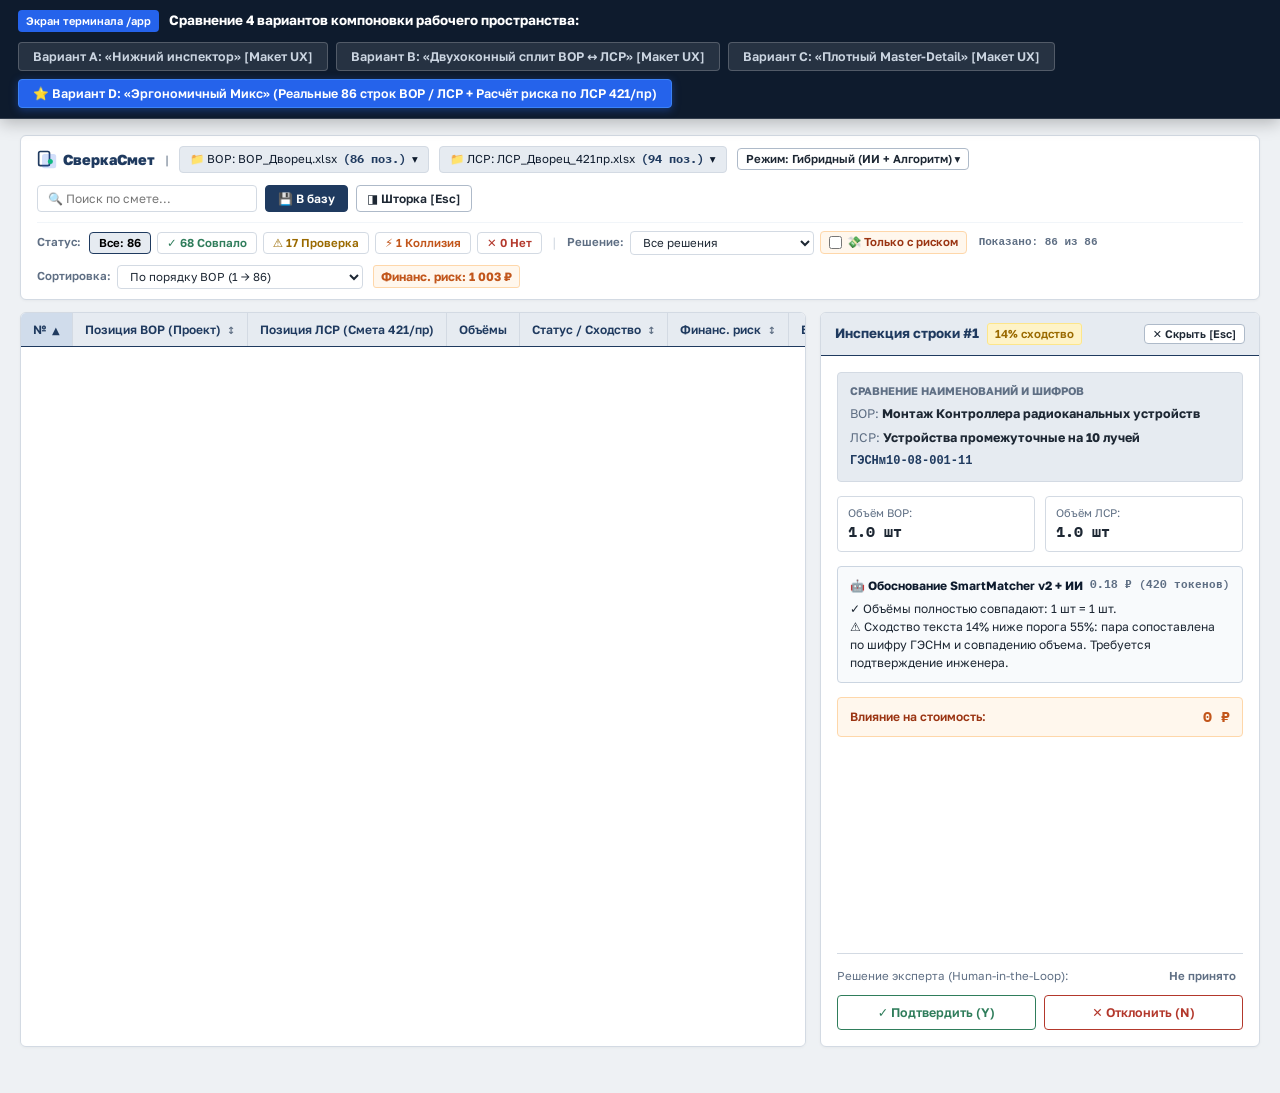
==== commit e492d1cc: "fix(security & demo): remove hardcoded secret key, secure demo user, use real LSR prices for financi" ====
--- a/web/app_concepts.html
+++ b/web/app_concepts.html
@@ -615,16 +615,16 @@
     </div>
     <div class="switcher-btns">
       <button class="sw-btn" onclick="setScreen('a')">
-        Вариант А: «Нижний инспектор»
+        Вариант А: «Нижний инспектор» [Макет UX]
       </button>
       <button class="sw-btn" onclick="setScreen('b')">
-        Вариант B: «Двухоконный сплит ВОР ↔ ЛСР»
+        Вариант B: «Двухоконный сплит ВОР ↔ ЛСР» [Макет UX]
       </button>
       <button class="sw-btn" onclick="setScreen('c')">
-        Вариант C: «Плотный Master-Detail»
+        Вариант C: «Плотный Master-Detail» [Макет UX]
       </button>
       <button class="sw-btn active" onclick="setScreen('d')">
-        ⭐ Вариант D: «Эргономичный Микс» (Ваш оригинал + Тулбар 44px + Инлайн ✓/✕ + Сворачиваемая шторка)
+        ⭐ Вариант D: «Эргономичный Микс» (Реальные 86 строк ВОР / ЛСР + Расчёт риска по ЛСР 421/пр)
       </button>
     </div>
   </div>
@@ -633,6 +633,10 @@
        ВАРИАНТ A: НИЖНИЙ ИНСПЕКТОР (Bottom Drawer / Excel & CAD Style)
        ========================================================================== -->
   <div id="screen-a" class="concept-screen">
+    <div style="background:#EFF6FF; border:1px solid #BFDBFE; padding:8px 14px; margin:10px 16px; border-radius:6px; font-size:12px; color:#1E40AF; display:flex; align-items:center; gap:8px;">
+      <span>ℹ️</span>
+      <div><b>Концептуальный макет интерфейса (UX Prototype):</b> Демонстрирует компоновку с нижней шторкой (Bottom Drawer в стиле Excel). Строки в таблице являются синтетическим макетом для диплома. Для просмотра работы алгоритма на реальном наборе из 86 строк ВОР / ЛСР переключитесь на <b>«⭐ Вариант D»</b>.</div>
+    </div>
     <!-- Ультракомпактный Topbar -->
     <div class="ca-topbar">
       <div class="ca-files">
@@ -775,6 +779,10 @@
        ВАРИАНТ B: ДВУХОКОННЫЙ СПЛИТ ВОР <-> ЛСР (Side-by-Side Dual Pane)
        ========================================================================== -->
   <div id="screen-b" class="concept-screen">
+    <div style="background:#EFF6FF; border:1px solid #BFDBFE; padding:8px 14px; margin:10px 16px; border-radius:6px; font-size:12px; color:#1E40AF; display:flex; align-items:center; gap:8px;">
+      <span>ℹ️</span>
+      <div><b>Концептуальный макет интерфейса (UX Prototype):</b> Демонстрирует компоновку со сплит-экраном (Side-by-Side). Данные в таблицах демонстрационные. Реальный набор из 86 позиций работает в <b>«⭐ Варианте D»</b>.</div>
+    </div>
     <div class="cb-top">
       <div>
         <b>Сверка в режиме сопоставления двух документов</b>
@@ -863,6 +871,10 @@
        ВАРИАНТ C: ПЛОТНЫЙ MASTER-DETAIL (Оптимизация оригинала Гагика)
        ========================================================================== -->
   <div id="screen-c" class="concept-screen">
+    <div style="background:#EFF6FF; border:1px solid #BFDBFE; padding:8px 14px; margin:10px 16px; border-radius:6px; font-size:12px; color:#1E40AF; display:flex; align-items:center; gap:8px;">
+      <span>ℹ️</span>
+      <div><b>Концептуальный макет интерфейса (UX Prototype):</b> Демонстрирует компактную панель Master-Detail со статическими примерами. Полный набор из 86 позиций с независимым скроллом и сортировкой работает в <b>«⭐ Варианте D»</b>.</div>
+    </div>
     <!-- Сжатая верхняя панель (высота 44px вместо 220px) -->
     <div class="cc-compact-header">
       <div style="display:flex; gap:10px; align-items:center;">
@@ -1032,7 +1044,7 @@
               <option value="status-priority">Сначала требующие проверки (⚠️)</option>
             </select>
           </div>
-          <span class="badge" style="background:#FFF7ED; color:#C2561B; border:1px solid #FED7AA; font-weight:700; font-size:12px;">Риск: 1 291 000 ₽</span>
+          <span class="badge" style="background:#FFF7ED; color:#C2561B; border:1px solid #FED7AA; font-weight:700; font-size:12px;">Финанс. риск: 1 003 ₽</span>
         </div>
       </div>
     </div>
@@ -1161,7 +1173,7 @@
     /* -------------------------------------------------------------------------
        ДАННЫЕ И ИНТЕРАКТИВНОСТЬ ДЛЯ ВАРИАНТА D (ЭРГОНОМИЧНЫЙ МИКС)
        ------------------------------------------------------------------------- */
-    const cdRows = [{"id": 1, "vor_num": "1", "lsr_num": "1", "vor": "Монтаж Контроллера радиоканальных устройств", "lsr": "Устройства промежуточные на количество лучей: 10", "code": "ГЭСНм10-08-001-11", "vv": "1.0 шт", "lv": "1.0 шт", "status": "part", "statusText": "Проверка наименования", "sim": 14, "risk": "0 ₽", "decision": null, "reason": "Сопоставлено вторым проходом по ссылке № в ЛСР (#1) и совпадению объема (1.0 шт): требуется проверка наименования"}, {"id": 2, "vor_num": "2", "lsr_num": "2", "vor": "Контроллер радиоканальных устройств Панель-2-ПРО", "lsr": "Контроллер радиоканальных устройств Панель-2-ПРО", "code": "ТЦ_63.4.00.00_54_5404353096_20.02.2026_01_1", "vv": "1.0 шт.", "lv": "1.0 шт.", "status": "ok", "statusText": "Точное совпадение", "sim": 100, "risk": "0 ₽", "decision": null, "reason": "Полное совпадение: объем=1.0 шт."}, {"id": 3, "vor_num": "3", "lsr_num": "3", "vor": "Монтаж Радиорасширителя", "lsr": "Устройства промежуточные на количество лучей: 5", "code": "ГЭСНм10-08-001-12", "vv": "21.0 шт", "lv": "21.0 шт", "status": "part", "statusText": "Проверка наименования", "sim": 0, "risk": "0 ₽", "decision": null, "reason": "Сопоставлено вторым проходом по ссылке № в ЛСР (#3) и совпадению объема (21.0 шт): требуется проверка наименования"}, {"id": 4, "vor_num": "4", "lsr_num": "4", "vor": "Радиорасширитель с АКБ РР-ПРО", "lsr": "Радиорасширитель с АКБ РР-ПРО", "code": "ТЦ_63.4.00.00_54_5410152599_20.02.2026_01_2", "vv": "21.0 шт.", "lv": "21.0 шт.", "status": "ok", "statusText": "Точное совпадение", "sim": 100, "risk": "0 ₽", "decision": null, "reason": "Полное совпадение: объем=21.0 шт."}, {"id": 5, "vor_num": "5", "lsr_num": "5", "vor": "Монтаж Блока управления", "lsr": "Пульт или табло с количеством сигналов: свыше 20 до 30", "code": "ГЭСНм10-08-006-05", "vv": "4.0 шт", "lv": "4.0 шт", "status": "part", "statusText": "Проверка наименования", "sim": 1, "risk": "0 ₽", "decision": null, "reason": "Сопоставлено вторым проходом по ссылке № в ЛСР (#5) и совпадению объема (4.0 шт): требуется проверка наименования"}, {"id": 6, "vor_num": "6", "lsr_num": "6", "vor": "Блок управления БУ32-И", "lsr": "Блок управления БУ32-И", "code": "ТЦ_63.4.00.00_54_5410152599_20.02.2026_01_3", "vv": "4.0 шт.", "lv": "4.0 шт.", "status": "ok", "statusText": "Точное совпадение", "sim": 100, "risk": "0 ₽", "decision": null, "reason": "Полное совпадение: объем=4.0 шт."}, {"id": 7, "vor_num": "7", "lsr_num": "7", "vor": "Монтаж Устройства контрольного конечного", "lsr": "Устройства промежуточные на количество лучей: 1", "code": "ГЭСНм10-08-001-13", "vv": "8.0 шт", "lv": "8.0 шт", "status": "part", "statusText": "Проверка наименования", "sim": 20, "risk": "0 ₽", "decision": null, "reason": "Сопоставлено вторым проходом по ссылке № в ЛСР (#7) и совпадению объема (8.0 шт): требуется проверка наименования"}, {"id": 8, "vor_num": "8", "lsr_num": "8", "vor": "Устройство контрольное конечное для ИП 102-2х2 УКК-00", "lsr": "Устройство контрольное конечное для ИП 102-2х2 УКК-00", "code": "ТЦ_20.5.00.00_54_5410152599_20.02.2026_02_23", "vv": "8.0 шт.", "lv": "8.0 шт.", "status": "ok", "statusText": "Точное совпадение", "sim": 100, "risk": "0 ₽", "decision": null, "reason": "Полное совпадение: объем=8.0 шт."}, {"id": 9, "vor_num": "9", "lsr_num": "9", "vor": "Монтаж Модуля входного магнитоконтактного", "lsr": "Устройства промежуточные на количество лучей: 1", "code": "ГЭСНм10-08-001-13", "vv": "5.0 шт", "lv": "5.0 шт", "status": "part", "statusText": "Проверка наименования", "sim": 0, "risk": "0 ₽", "decision": null, "reason": "Сопоставлено вторым проходом по ссылке № в ЛСР (#9) и совпадению объема (5.0 шт): требуется проверка наименования"}, {"id": 10, "vor_num": "10", "lsr_num": "10", "vor": "Модуль входной магнитоконтактный радиоканальный МВ1-ПРО", "lsr": "Модуль входной магнитоконтактный радиоканальный МВ1-ПРО", "code": "ТЦ_63.4.00.00_54_5410152599_20.02.2026_01_14", "vv": "5.0 шт.", "lv": "5.0 шт.", "status": "ok", "statusText": "Точное совпадение", "sim": 100, "risk": "0 ₽", "decision": null, "reason": "Полное совпадение: объем=5.0 шт."}, {"id": 11, "vor_num": "11", "lsr_num": "11", "vor": "Монтаж Блока исполнительного радиоканального", "lsr": "Устройства промежуточные на количество лучей: 1", "code": "ГЭСНм10-08-001-13", "vv": "11.0 шт", "lv": "11.0 шт", "status": "part", "statusText": "Проверка наименования", "sim": 0, "risk": "0 ₽", "decision": null, "reason": "Сопоставлено вторым проходом по ссылке № в ЛСР (#11) и совпадению объема (11.0 шт): требуется проверка наименования"}, {"id": 12, "vor_num": "12", "lsr_num": "12", "vor": "Блок исполнительный радиоканальный ИБ1-ПРО", "lsr": "Блок исполнительный радиоканальный ИБ1-ПРО", "code": "ТЦ_63.4.00.00_54_5410152599_20.02.2026_01_15", "vv": "11.0 шт.", "lv": "11.0 шт.", "status": "ok", "statusText": "Точное совпадение", "sim": 100, "risk": "0 ₽", "decision": null, "reason": "Полное совпадение: объем=11.0 шт."}, {"id": 13, "vor_num": "13", "lsr_num": "13", "vor": "Монтаж блока питания", "lsr": "Отдельно устанавливаемый: преобразователь или блок питания", "code": "ГЭСНм10-02-016-06", "vv": "1.0 шт", "lv": "1.0 шт", "status": "part", "statusText": "Проверка наименования", "sim": 26, "risk": "0 ₽", "decision": null, "reason": "Сопоставлено вторым проходом по ссылке № в ЛСР (#13) и совпадению объема (1.0 шт): требуется проверка наименования"}, {"id": 14, "vor_num": "14", "lsr_num": "14", "vor": "Резервированный источник питания, 12В БП-12/2А", "lsr": "Резервированный источник питания, 12В БП-12/2А", "code": "ТЦ_62.4.02.00_54_5410152599_20.02.2026_01_6", "vv": "1.0 шт.", "lv": "1.0 шт.", "status": "ok", "statusText": "Точное совпадение", "sim": 100, "risk": "0 ₽", "decision": null, "reason": "Полное совпадение: объем=1.0 шт."}, {"id": 15, "vor_num": "15", "lsr_num": "15", "vor": "Монтаж блока питания и контроля", "lsr": "Устройство оптико-(фото)электрическое,: блок питания и контроля", "code": "ГЭСНм10-08-003-06", "vv": "1.0 шт", "lv": "1.0 шт", "status": "part", "statusText": "Проверка наименования", "sim": 44, "risk": "0 ₽", "decision": null, "reason": "Полное совпадение: объем=1.0 шт; Низкое текстовое сходство (0.38)"}, {"id": 16, "vor_num": "16", "lsr_num": "16", "vor": "Резервированный источник питания, 24В ИВЭПР 24/2,5 2х12-Р БР", "lsr": "Резервированный источник питания, 24В ИВЭПР 24/2,5 2х12-Р БР", "code": "ТЦ_62.4.02.00_54_5410152599_20.02.2026_01_7", "vv": "1.0 шт.", "lv": "1.0 шт.", "status": "ok", "statusText": "Точное совпадение", "sim": 100, "risk": "0 ₽", "decision": null, "reason": "Полное совпадение: объем=1.0 шт."}, {"id": 17, "vor_num": "17", "lsr_num": "17", "vor": "Монтаж Блока защиты", "lsr": "Прибор или аппарат", "code": "ГЭСНм08-03-575-01", "vv": "1.0 шт", "lv": "1.0 шт", "status": "part", "statusText": "Проверка наименования", "sim": 0, "risk": "0 ₽", "decision": null, "reason": "Сопоставлено вторым проходом по ссылке № в ЛСР (#17) и совпадению объема (1.0 шт): требуется проверка наименования"}, {"id": 18, "vor_num": "18", "lsr_num": "18", "vor": "Блок защиты сетевой БЗС исп.01", "lsr": "Блок защиты сетевой БЗС исп.01", "code": "ТЦ_62.1.05.00_54_5410152599_20.02.2026_01_28", "vv": "1.0 шт.", "lv": "1.0 шт.", "status": "ok", "statusText": "Точное совпадение", "sim": 100, "risk": "0 ₽", "decision": null, "reason": "Полное совпадение: объем=1.0 шт."}, {"id": 19, "vor_num": "19", "lsr_num": "19", "vor": "Монтаж Аккумуляторов", "lsr": "Прибор или аппарат", "code": "ГЭСНм08-03-575-01", "vv": "3.0 шт", "lv": "3.0 шт", "status": "part", "statusText": "Проверка наименования", "sim": 0, "risk": "0 ₽", "decision": null, "reason": "Сопоставлено вторым проходом по ссылке № в ЛСР (#19) и совпадению объема (3.0 шт): требуется проверка наименования"}, {"id": 20, "vor_num": "20", "lsr_num": "20", "vor": "Аккумуляторная батарея, 12 Ач, 12 В Delta DTМ 1212", "lsr": "Аккумуляторная батарея, 12 Ач, 12 В Delta DTМ 1212", "code": "ТЦ_62.4.01.00_54_5410152599_20.02.2026_01_19", "vv": "2.0 шт.", "lv": "2.0 шт.", "status": "ok", "statusText": "Точное совпадение", "sim": 100, "risk": "0 ₽", "decision": null, "reason": "Полное совпадение: объем=2.0 шт."}, {"id": 21, "vor_num": "21", "lsr_num": "21", "vor": "Аккумуляторная батарея, 7 Ач, 12 В Delta DTМ 1207", "lsr": "Аккумуляторная батарея, 7 Ач, 12 В Delta DTМ 1207", "code": "ТЦ_62.4.01.00_54_5410152599_20.02.2026_01_20", "vv": "1.0 шт.", "lv": "1.0 шт.", "status": "ok", "statusText": "Точное совпадение", "sim": 100, "risk": "0 ₽", "decision": null, "reason": "Полное совпадение: объем=1.0 шт."}, {"id": 22, "vor_num": "22", "lsr_num": "22", "vor": "Монтаж Устройства защитного отключения", "lsr": "Прибор или аппарат", "code": "ГЭСНм08-03-575-01", "vv": "1.0 шт", "lv": "1.0 шт", "status": "part", "statusText": "Проверка наименования", "sim": 0, "risk": "0 ₽", "decision": null, "reason": "Сопоставлено вторым проходом по ссылке № в ЛСР (#22) и совпадению объема (1.0 шт): требуется проверка наименования"}, {"id": 23, "vor_num": "23", "lsr_num": "23", "vor": "Устройство защитного отключения 2P, 16 А, 10 мА", "lsr": "Устройство защитного отключения 2P, 16 А, 10 мА", "code": "ФСБЦ-62.1.05.03-0041", "vv": "1.0 шт", "lv": "1.0 шт", "status": "ok", "statusText": "Точное совпадение", "sim": 100, "risk": "0 ₽", "decision": null, "reason": "Полное совпадение: объем=1.0 шт"}, {"id": 24, "vor_num": "24", "lsr_num": "24", "vor": "Монтаж Шкафа (пульт) управления навесного, высота, ширина и глубина: до 600х600х350 мм", "lsr": "Шкаф (пульт) управления навесной, высота, ширина и глубина: до 600х600х350 мм", "code": "ГЭСНм08-03-573-04", "vv": "1.0 шт", "lv": "1.0 шт", "status": "ok", "statusText": "Точное совпадение", "sim": 88, "risk": "0 ₽", "decision": null, "reason": "Полное совпадение: объем=1.0 шт"}, {"id": 25, "vor_num": "25", "lsr_num": "25", "vor": "Панель ПЭСПЗ с АВР (395х310х220) IP31, цвет красный \"ЩУ-П НИКОМ 230-IP31- 1[2/230/6]+АВР\"", "lsr": "Панель ПЭСПЗ с АВР (395х310х220) IP31, цвет красный \"ЩУ-П НИКОМ 230-IP31- 1[2/230/6]+АВР\"", "code": "ТЦ_20.4.04.00_54_5410152599_20.02.2026_02_27", "vv": "1.0 шт.", "lv": "1.0 шт.", "status": "ok", "statusText": "Точное совпадение", "sim": 100, "risk": "0 ₽", "decision": null, "reason": "Полное совпадение: объем=1.0 шт."}, {"id": 26, "vor_num": "26", "lsr_num": "26", "vor": "Монтаж Датчика пожарного теплового, подвешиваемого на тросе, масса 1 м кабеля: до 1 кг", "lsr": "Кабель до 35 кВ, подвешиваемый на тросе, масса 1 м кабеля: до 1 кг", "code": "ГЭСНм08-02-149-01", "vv": "1100.0 м", "lv": "11.0 100 м", "status": "ok", "statusText": "Пересчёт единиц (OK)", "sim": 61, "risk": "0 ₽", "decision": null, "reason": "Совпало после пересчета единиц: 1100.0 м <-> 11.0 100 м; Умеренное текстовое сходство (0.52)"}, {"id": 27, "vor_num": "27", "lsr_num": "27", "vor": "Провод полевой П-274М", "lsr": "Провод полевой П-274М", "code": "ТЦ_21.2.02.00_54_5410152599_20.02.2026_02_35", "vv": "1100.0 м", "lv": "1100.0 м", "status": "ok", "statusText": "Точное совпадение", "sim": 100, "risk": "0 ₽", "decision": null, "reason": "Полное совпадение: объем=1100.0 м"}, {"id": 28, "vor_num": "28", "lsr_num": "28", "vor": "Датчик пожарный тепловой многоточечный ИП-102-2х2, дифференциальный ДПТ-R-Пл.2", "lsr": "Датчик пожарный тепловой многоточечный ИП-102-2х2, дифференциальный ДПТ-R-Пл.2", "code": "ТЦ_61.2.02.03_54_5410152599_20.02.2026_01_22", "vv": "1164.0 м", "lv": "1164.0 м", "status": "ok", "statusText": "Точное совпадение", "sim": 100, "risk": "0 ₽", "decision": null, "reason": "Полное совпадение: объем=1164.0 м"}, {"id": 29, "vor_num": "29", "lsr_num": "29", "vor": "Монтаж Извещателя пожарного радиоканального ручного", "lsr": "Аппарат (кнопка, ключ управления, замок электромагнитной блокировки, звуковой сигнал, сигнальная лампа) управления и сигнализации, количество подключаемых концов до 2: многопроволочного провода (жил кабеля)", "code": "ГЭСНм08-01-081-05", "vv": "26.0 шт", "lv": "0.26 100 шт", "status": "part", "statusText": "Проверка наименования", "sim": 8, "risk": "0 ₽", "decision": null, "reason": "Сопоставлено вторым проходом по ссылке № в ЛСР (#29) и совпадению объема (26.0 шт): требуется проверка наименования"}, {"id": 30, "vor_num": "30", "lsr_num": "30", "vor": "Извещатель пожарный радиоканальный ручной ИП 506-1-А ИПР-ПРО", "lsr": "Извещатель пожарный радиоканальный ручной ИП 506-1-А ИПР-ПРО", "code": "ТЦ_61.2.02.02_54_5410152599_20.02.2026_01_11", "vv": "26.0 шт.", "lv": "26.0 шт.", "status": "ok", "statusText": "Точное совпадение", "sim": 100, "risk": "0 ₽", "decision": null, "reason": "Полное совпадение: объем=26.0 шт."}, {"id": 31, "vor_num": "31", "lsr_num": "31", "vor": "Монтаж Извещателя теплового", "lsr": "Извещатель ПС автоматический: тепловой электро-контактный, магнитоконтактный в нормальном исполнении", "code": "ГЭСНм10-08-002-01", "vv": "10.0 шт", "lv": "10.0 шт", "status": "part", "statusText": "Проверка наименования", "sim": 21, "risk": "0 ₽", "decision": null, "reason": "Сопоставлено вторым проходом по ссылке № в ЛСР (#31) и совпадению объема (10.0 шт): требуется проверка наименования"}, {"id": 32, "vor_num": "32", "lsr_num": "32", "vor": "Извещатель пожарный радиоканальный тепловой ИП 101-156-A1R Аврора-Т-ПРО", "lsr": "Извещатель пожарный радиоканальный тепловой ИП 101-156-A1R Аврора-Т-ПРО", "code": "ТЦ_61.2.02.02_54_5410152599_20.02.2026_01_12", "vv": "2.0 шт.", "lv": "2.0 шт.", "status": "ok", "statusText": "Точное совпадение", "sim": 100, "risk": "0 ₽", "decision": null, "reason": "Полное совпадение: объем=2.0 шт."}, {"id": 33, "vor_num": "33", "lsr_num": "33", "vor": "Извещатель тепловой многоточечный ИП 102-2х2, блок сопряжения (исп.3) БС (А) Пл-3-2вв-3.3", "lsr": "Извещатель тепловой многоточечный ИП 102-2х2, блок сопряжения (исп.3) БС (А) Пл-3-2вв-3.3", "code": "ТЦ_61.2.02.02_54_5410152599_20.02.2026_01_21", "vv": "8.0 шт.", "lv": "8.0 шт.", "status": "ok", "statusText": "Точное совпадение", "sim": 100, "risk": "0 ₽", "decision": null, "reason": "Полное совпадение: объем=8.0 шт."}, {"id": 34, "vor_num": "34", "lsr_num": "34", "vor": "Монтаж Извещателя дымового", "lsr": "Извещатель ПС автоматический: дымовой, фотоэлектрический, радиоизотопный, световой в нормальном исполнении", "code": "ГЭСНм10-08-002-02", "vv": "265.0 шт", "lv": "265.0 шт", "status": "part", "statusText": "Проверка наименования", "sim": 18, "risk": "0 ₽", "decision": null, "reason": "Сопоставлено вторым проходом по ссылке № в ЛСР (#34) и совпадению объема (265.0 шт): требуется проверка наименования"}, {"id": 35, "vor_num": "35", "lsr_num": "35", "vor": "Извещатель пожарный дымовой радиоканальный с встроенным звуковым оповещателем \"ИП 212-3/6 Аврора-ДС-ПРО\"", "lsr": "Извещатель пожарный дымовой радиоканальный с встроенным звуковым оповещателем \"ИП 212-3/6 Аврора-ДС-ПРО\"", "code": "ТЦ_61.2.02.01_54_5404353096_20.02.2026_01_8", "vv": "19.0 шт.", "lv": "19.0 шт.", "status": "ok", "statusText": "Точное совпадение", "sim": 100, "risk": "0 ₽", "decision": null, "reason": "Полное совпадение: объем=19.0 шт."}, {"id": 36, "vor_num": "36", "lsr_num": "36", "vor": "Извещатель пожарный дымовой точечный радиоканальный с встроенным речевым оповещателем \"ИП 212-3/7 «Аврора-ДО-ПРО»\"", "lsr": "Извещатель пожарный дымовой точечный радиоканальный с встроенным речевым оповещателем \"ИП 212-3/7 «Аврора-ДО-ПРО»\"", "code": "ТЦ_61.2.02.01_54_5410152599_20.02.2026_01_9", "vv": "116.0 шт.", "lv": "116.0 шт.", "status": "ok", "statusText": "Точное совпадение", "sim": 100, "risk": "0 ₽", "decision": null, "reason": "Полное совпадение: объем=116.0 шт."}, {"id": 37, "vor_num": "37", "lsr_num": "37", "vor": "Извещатель пожарный дымовой радиоканальный \"ИП 212-155 Аврора-Д-ПРО\"", "lsr": "Извещатель пожарный дымовой радиоканальный \"ИП 212-155 Аврора-Д-ПРО\"", "code": "ТЦ_61.2.02.01_54_5410152599_20.02.2026_01_10", "vv": "124.0 шт.", "lv": "124.0 шт.", "status": "ok", "statusText": "Точное совпадение", "sim": 100, "risk": "0 ₽", "decision": null, "reason": "Полное совпадение: объем=124.0 шт."}, {"id": 38, "vor_num": "38", "lsr_num": "38", "vor": "Извещатель пожарный радиоканальный дымовой линейный \"ИП 212-119/1 Амур-М-ПРО\"", "lsr": "Извещатель пожарный радиоканальный дымовой линейный \"ИП 212-119/1 Амур-М-ПРО\"", "code": "ТЦ_61.2.02.01_54_5410152599_20.02.2026_01_13", "vv": "6.0 шт.", "lv": "6.0 шт.", "status": "ok", "statusText": "Точное совпадение", "sim": 100, "risk": "0 ₽", "decision": null, "reason": "Полное совпадение: объем=6.0 шт."}, {"id": 39, "vor_num": "39", "lsr_num": "39", "vor": "Монтаж светового (табло)", "lsr": "Транспарант световой (табло)", "code": "ГЭСНм10-04-101-15", "vv": "64.0 шт", "lv": "64.0 шт", "status": "part", "statusText": "Проверка наименования", "sim": 46, "risk": "0 ₽", "decision": null, "reason": "Полное совпадение: объем=64.0 шт; Низкое текстовое сходство (0.39)"}, {"id": 40, "vor_num": "40", "lsr_num": "40", "vor": "Световой оповещатель радиоканальный Табло-ПРО", "lsr": "Световой оповещатель радиоканальный Табло-ПРО", "code": "ТЦ_61.2.04.07_54_5410152599_20.02.2026_01_18", "vv": "64.0 шт.", "lv": "64.0 шт.", "status": "ok", "statusText": "Точное совпадение", "sim": 100, "risk": "0 ₽", "decision": null, "reason": "Полное совпадение: объем=64.0 шт."}, {"id": 41, "vor_num": "41", "lsr_num": "41", "vor": "Монтаж Громкоговорителя в помещении", "lsr": "Громкоговоритель или звуковая колонка: в помещении", "code": "ГЭСНм10-04-101-07", "vv": "43.0 шт", "lv": "43.0 шт", "status": "ok", "statusText": "Точное совпадение", "sim": 72, "risk": "0 ₽", "decision": null, "reason": "Полное совпадение: объем=43.0 шт; Умеренное текстовое сходство (0.55)"}, {"id": 42, "vor_num": "42", "lsr_num": "42", "vor": "Оповещатель пожарный звуковой радиоканальный Сирена-ПРО", "lsr": "Оповещатель пожарный звуковой радиоканальный Сирена-ПРО", "code": "ТЦ_61.2.04.08_54_5410152599_20.02.2026_01_16", "vv": "2.0 шт.", "lv": "2.0 шт.", "status": "ok", "statusText": "Точное совпадение", "sim": 100, "risk": "0 ₽", "decision": null, "reason": "Полное совпадение: объем=2.0 шт."}, {"id": 43, "vor_num": "43", "lsr_num": "43", "vor": "Оповещатель пожарный речевой радиоканальный Орфей-ПРО", "lsr": "Оповещатель пожарный речевой радиоканальный Орфей-ПРО", "code": "ТЦ_61.2.04.08_54_5410152599_20.02.2026_01_17", "vv": "35.0 шт.", "lv": "35.0 шт.", "status": "ok", "statusText": "Точное совпадение", "sim": 100, "risk": "0 ₽", "decision": null, "reason": "Полное совпадение: объем=35.0 шт."}, {"id": 44, "vor_num": "44", "lsr_num": "44", "vor": "Оповещатель пожарный звуковой Маяк-24-ЗМ1", "lsr": "Оповещатель пожарный звуковой Маяк-24-ЗМ1", "code": "ТЦ_61.2.04.08_54_5410152599_20.02.2026_01_25", "vv": "5.0 шт.", "lv": "5.0 шт.", "status": "ok", "statusText": "Точное совпадение", "sim": 100, "risk": "0 ₽", "decision": null, "reason": "Полное совпадение: объем=5.0 шт."}, {"id": 45, "vor_num": "45", "lsr_num": "45", "vor": "Оповещатель охранно-пожарный комбинированный свето-звуковой, 24В Маяк-24-К", "lsr": "Оповещатель охранно-пожарный комбинированный свето-звуковой, 24В Маяк-24-К", "code": "ТЦ_61.2.04.08_54_5410152599_20.02.2026_01_26", "vv": "1.0 шт.", "lv": "1.0 шт.", "status": "ok", "statusText": "Точное совпадение", "sim": 100, "risk": "0 ₽", "decision": null, "reason": "Полное совпадение: объем=1.0 шт."}, {"id": 46, "vor_num": "46", "lsr_num": "46", "vor": "Монтаж Автономного устройства огнетушащего аэрозоля", "lsr": "Крышка декоративная и другие мелкие изделия (без присоединения проводов)", "code": "ГЭСНм10-06-037-13", "vv": "25.0 шт", "lv": "0.25 100 шт", "status": "part", "statusText": "Проверка наименования", "sim": 0, "risk": "0 ₽", "decision": null, "reason": "Сопоставлено вторым проходом по ссылке № в ЛСР (#46) и совпадению объема (25.0 шт): требуется проверка наименования"}, {"id": 47, "vor_num": "47", "lsr_num": "47", "vor": "Автономное устройство огнетушащего аэрозоля с тепловым пуском АГС 12/0,3", "lsr": "Автономное устройство огнетушащего аэрозоля с тепловым пуском АГС 12/0,3", "code": "ТЦ_61.2.03.00_54_5410152599_20.02.2026_01_29", "vv": "22.0 шт.", "lv": "22.0 шт.", "status": "ok", "statusText": "Точное совпадение", "sim": 100, "risk": "0 ₽", "decision": null, "reason": "Полное совпадение: объем=22.0 шт."}, {"id": 48, "vor_num": "48", "lsr_num": "48", "vor": "Автономное устройство огнетушащего аэрозоля с тепловым пуском АГС 12/1,1", "lsr": "Автономное устройство огнетушащего аэрозоля с тепловым пуском АГС 12/1,1", "code": "ТЦ_61.2.03.00_54_5410152599_20.02.2026_01_30", "vv": "3.0 шт.", "lv": "3.0 шт.", "status": "ok", "statusText": "Точное совпадение", "sim": 100, "risk": "0 ₽", "decision": null, "reason": "Полное совпадение: объем=3.0 шт."}, {"id": 49, "vor_num": "49", "lsr_num": "49", "vor": "Монтаж Коробок ответвительных на стене", "lsr": "Коробка ответвительная на стене", "code": "ГЭСНм10-08-019-01", "vv": "94.0 шт", "lv": "94.0 шт", "status": "ok", "statusText": "Точное совпадение", "sim": 70, "risk": "0 ₽", "decision": null, "reason": "Полное совпадение: объем=94.0 шт; Умеренное текстовое сходство (0.54)"}, {"id": 50, "vor_num": "50", "lsr_num": "50", "vor": "Коробка коммутационная проходная для ИП 102-2х2 КК-02-2вв", "lsr": "Коробка коммутационная проходная для ИП 102-2х2 КК-02-2вв", "code": "ТЦ_20.5.02.03_54_5410152599_20.02.2026_02_24", "vv": "60.0 шт.", "lv": "60.0 шт.", "status": "ok", "statusText": "Точное совпадение", "sim": 100, "risk": "0 ₽", "decision": null, "reason": "Полное совпадение: объем=60.0 шт."}, {"id": 51, "vor_num": "51", "lsr_num": "51", "vor": "Коробка огнестойкая, 75x75x30мм 40-0450-FR6.0-4-4-Р", "lsr": "Коробка огнестойкая, 75x75x30мм 40-0450-FR6.0-4-4-Р", "code": "ТЦ_20.5.02.09_54_5410152599_20.02.2026_02_31", "vv": "21.0 шт.", "lv": "21.0 шт.", "status": "ok", "statusText": "Точное совпадение", "sim": 100, "risk": "0 ₽", "decision": null, "reason": "Полное совпадение: объем=21.0 шт."}, {"id": 52, "vor_num": "52", "lsr_num": "52", "vor": "Коробка огнестойкая, 100х100х40мм 60-0300-FR6.0-4-4-Р", "lsr": "Коробка огнестойкая, 100х100х40мм 60-0300-FR6.0-4-4-Р", "code": "ТЦ_20.5.02.09_54_5410152599_20.02.2026_02_32", "vv": "13.0 шт.", "lv": "13.0 шт.", "status": "ok", "statusText": "Точное совпадение", "sim": 100, "risk": "0 ₽", "decision": null, "reason": "Полное совпадение: объем=13.0 шт."}, {"id": 53, "vor_num": "53", "lsr_num": "53", "vor": "Монтаж Короба кабельного", "lsr": "Короба пластмассовые: шириной до 40 мм", "code": "ГЭСНм08-02-390-01", "vv": "180.0 м", "lv": "1.8 100 м", "status": "part", "statusText": "Проверка наименования", "sim": 23, "risk": "0 ₽", "decision": null, "reason": "Сопоставлено вторым проходом по ссылке № в ЛСР (#53) и совпадению объема (180.0 м): требуется проверка наименования"}, {"id": 54, "vor_num": "54", "lsr_num": "54", "vor": "Короб кабельный (кабель-канал) ПВХ с крышкой, размеры 25х16 мм", "lsr": "Короб кабельный (кабель-канал) ПВХ с крышкой, размеры 25х16 мм", "code": "ФСБЦ-20.2.05.04-0055", "vv": "166.0 м", "lv": "1.66 100 м", "status": "ok", "statusText": "Пересчёт единиц (OK)", "sim": 100, "risk": "0 ₽", "decision": null, "reason": "Совпало после пересчета единиц: 166.0 м <-> 1.66 100 м"}, {"id": 55, "vor_num": "55", "lsr_num": "55", "vor": "Хомуты-стяжки кабельные нейлоновые, размеры 4,8х250 мм", "lsr": "Хомуты-стяжки кабельные нейлоновые, размеры 4,8х250 мм", "code": "ФСБЦ-20.1.02.18-1096", "vv": "550.0 шт", "lv": "5.5 100 шт", "status": "ok", "statusText": "Пересчёт единиц (OK)", "sim": 100, "risk": "0 ₽", "decision": null, "reason": "Совпало после пересчета единиц: 550.0 шт <-> 5.5 100 шт"}, {"id": 56, "vor_num": "56", "lsr_num": "56", "vor": "Углы плоские для кабель-канала, размеры 25х16 мм", "lsr": "Углы плоские для кабель-канала, размеры 25х16 мм", "code": "ФСБЦ-20.2.05.09-0062", "vv": "16.0 шт", "lv": "0.16 100 шт", "status": "ok", "statusText": "Пересчёт единиц (OK)", "sim": 100, "risk": "0 ₽", "decision": null, "reason": "Совпало после пересчета единиц: 16.0 шт <-> 0.16 100 шт"}, {"id": 57, "vor_num": "57", "lsr_num": "57", "vor": "Углы внутренние изменяемые для кабель-канала, размеры 25х16 мм", "lsr": "Углы внутренние изменяемые для кабель-канала, размеры 25х16 мм", "code": "ФСБЦ-20.2.05.09-0032", "vv": "16.0 шт", "lv": "0.16 100 шт", "status": "ok", "statusText": "Пересчёт единиц (OK)", "sim": 100, "risk": "0 ₽", "decision": null, "reason": "Совпало после пересчета единиц: 16.0 шт <-> 0.16 100 шт"}, {"id": 58, "vor_num": "58", "lsr_num": "58", "vor": "Углы внешние изменяемые для кабель-канала, размеры 25х16 мм", "lsr": "Углы внешние изменяемые для кабель-канала, размеры 25х16 мм", "code": "ФСБЦ-20.2.05.09-0012", "vv": "16.0 шт", "lv": "0.16 100 шт", "status": "ok", "statusText": "Пересчёт единиц (OK)", "sim": 100, "risk": "0 ₽", "decision": null, "reason": "Совпало после пересчета единиц: 16.0 шт <-> 0.16 100 шт"}, {"id": 59, "vor_num": "59", "lsr_num": "59", "vor": "Заглушки для кабель-канала, размеры 25х17 мм", "lsr": "Заглушки для кабель-канала, размеры 25х17 мм", "code": "ФСБЦ-20.2.05.03-1016", "vv": "16.0 шт", "lv": "0.16 100 шт", "status": "ok", "statusText": "Пересчёт единиц (OK)", "sim": 100, "risk": "0 ₽", "decision": null, "reason": "Совпало после пересчета единиц: 16.0 шт <-> 0.16 100 шт"}, {"id": 60, "vor_num": "60", "lsr_num": "60", "vor": "Короб кабельный (кабель-канал) ПВХ с крышкой, размеры 40х25 мм", "lsr": "Короб кабельный (кабель-канал) ПВХ с крышкой, размеры 40х25 мм", "code": "ФСБЦ-20.2.05.04-0061", "vv": "14.0 м", "lv": "0.14 100 м", "status": "ok", "statusText": "Пересчёт единиц (OK)", "sim": 100, "risk": "0 ₽", "decision": null, "reason": "Совпало после пересчета единиц: 14.0 м <-> 0.14 100 м"}, {"id": 61, "vor_num": "61", "lsr_num": "61", "vor": "Хомуты-стяжки кабельные нейлоновые, размеры 4,8х400 мм", "lsr": "Хомуты-стяжки кабельные нейлоновые, размеры 4,8х400 мм", "code": "ФСБЦ-20.1.02.18-1104", "vv": "44.0 шт", "lv": "0.44 100 шт", "status": "ok", "statusText": "Пересчёт единиц (OK)", "sim": 100, "risk": "0 ₽", "decision": null, "reason": "Совпало после пересчета единиц: 44.0 шт <-> 0.44 100 шт"}, {"id": 62, "vor_num": "62", "lsr_num": "62", "vor": "Углы плоские для кабель-канала, размеры 40х25 мм", "lsr": "Углы плоские для кабель-канала, размеры 40х25 мм", "code": "ФСБЦ-20.2.05.09-0064", "vv": "2.0 шт", "lv": "0.02 100 шт", "status": "ok", "statusText": "Пересчёт единиц (OK)", "sim": 100, "risk": "0 ₽", "decision": null, "reason": "Совпало после пересчета единиц: 2.0 шт <-> 0.02 100 шт"}, {"id": 63, "vor_num": "63", "lsr_num": "63", "vor": "Углы внутренние изменяемые для кабель-канала, размеры 40х25 мм", "lsr": "Углы внутренние изменяемые для кабель-канала, размеры 40х25 мм", "code": "ФСБЦ-20.2.05.09-0034", "vv": "2.0 шт", "lv": "0.02 100 шт", "status": "ok", "statusText": "Пересчёт единиц (OK)", "sim": 100, "risk": "0 ₽", "decision": null, "reason": "Совпало после пересчета единиц: 2.0 шт <-> 0.02 100 шт"}, {"id": 64, "vor_num": "64", "lsr_num": "64", "vor": "Углы внешние изменяемые для кабель-канала, размеры 40х25 мм", "lsr": "Углы внешние изменяемые для кабель-канала, размеры 40х25 мм", "code": "ФСБЦ-20.2.05.09-0014", "vv": "2.0 шт", "lv": "0.02 100 шт", "status": "ok", "statusText": "Пересчёт единиц (OK)", "sim": 100, "risk": "0 ₽", "decision": null, "reason": "Совпало после пересчета единиц: 2.0 шт <-> 0.02 100 шт"}, {"id": 65, "vor_num": "65", "lsr_num": "65", "vor": "Прокладка Провода в коробах, сечением: до 6 мм2", "lsr": "Провод в коробах, сечением: до 6 мм2", "code": "ГЭСНм08-02-399-01", "vv": "180.0 м", "lv": "1.8 100 м", "status": "ok", "statusText": "Пересчёт единиц (OK)", "sim": 77, "risk": "0 ₽", "decision": null, "reason": "Совпало после пересчета единиц: 180.0 м <-> 1.8 100 м"}, {"id": 66, "vor_num": "66", "lsr_num": "66", "vor": "Монтаж Труб гофрированных ПВХ для защиты проводов и кабелей по установленным конструкциям, по стенам, колоннам, потолкам, основанию пола", "lsr": "Труба гофрированная ПВХ для защиты проводов и кабелей по установленным конструкциям, по стенам, колоннам, потолкам, основанию пола", "code": "ГЭСНм08-02-409-09", "vv": "800.0 м", "lv": "8.0 100 м", "status": "ok", "statusText": "Пересчёт единиц (OK)", "sim": 94, "risk": "0 ₽", "decision": null, "reason": "Совпало после пересчета единиц: 800.0 м <-> 8.0 100 м"}, {"id": 67, "vor_num": "67", "lsr_num": "67", "vor": "Трубы гибкие гофрированные, легкие, из самозатухающего ПВХ, с протяжкой, номинальный диаметр 25 мм", "lsr": "Трубы гибкие гофрированные, легкие, из самозатухающего ПВХ, с протяжкой, номинальный диаметр 25 мм", "code": "ФСБЦ-24.3.01.02-0002", "vv": "50.0 м", "lv": "50.0 м", "status": "ok", "statusText": "Точное совпадение", "sim": 100, "risk": "0 ₽", "decision": null, "reason": "Полное совпадение: объем=50.0 м"}, {"id": 68, "vor_num": "68", "lsr_num": "68", "vor": "Скобы металлические однолапковые с полимерным покрытием для кабеля диаметром 25-26 мм", "lsr": "Скобы металлические однолапковые с полимерным покрытием для кабеля диаметром 25-26 мм", "code": "ФСБЦ-20.2.05.02-1092", "vv": "185.0 шт", "lv": "1.85 100 шт", "status": "ok", "statusText": "Пересчёт единиц (OK)", "sim": 100, "risk": "0 ₽", "decision": null, "reason": "Совпало после пересчета единиц: 185.0 шт <-> 1.85 100 шт"}, {"id": 69, "vor_num": "69", "lsr_num": "69", "vor": "Трубы гибкие гофрированные, легкие, из самозатухающего ПВХ, с протяжкой, номинальный диаметр 20 мм", "lsr": "Трубы гибкие гофрированные, легкие, из самозатухающего ПВХ, с протяжкой, номинальный диаметр 20 мм", "code": "ФСБЦ-24.3.01.02-0001", "vv": "750.0 м", "lv": "750.0 м", "status": "ok", "statusText": "Точное совпадение", "sim": 100, "risk": "0 ₽", "decision": null, "reason": "Полное совпадение: объем=750.0 м"}, {"id": 70, "vor_num": "70", "lsr_num": "70", "vor": "Скобы металлические однолапковые с полимерным покрытием для кабеля диаметром 19-20 мм", "lsr": "Скобы металлические однолапковые с полимерным покрытием для кабеля диаметром 19-20 мм", "code": "ФСБЦ-20.2.05.02-1088", "vv": "2750.0 шт", "lv": "27.5 100 шт", "status": "ok", "statusText": "Пересчёт единиц (OK)", "sim": 100, "risk": "0 ₽", "decision": null, "reason": "Совпало после пересчета единиц: 2750.0 шт <-> 27.5 100 шт"}, {"id": 71, "vor_num": "71", "lsr_num": "71", "vor": "Муфта соединительная универсальная из АБС пластика для электротехнических труб, наружный диаметр 20 мм", "lsr": "Муфта соединительная универсальная из АБС пластика для электротехнических труб, наружный диаметр 20 мм", "code": "ФСБЦ-24.3.01.02-1008", "vv": "30.0 шт", "lv": "30.0 шт", "status": "ok", "statusText": "Точное совпадение", "sim": 100, "risk": "0 ₽", "decision": null, "reason": "Полное совпадение: объем=30.0 шт"}, {"id": 72, "vor_num": "72", "lsr_num": "72", "vor": "Затягивание провода в проложенные трубы и металлические рукава первого одножильного или многожильного в общей оплетке, суммарное сечение: до 6 мм2", "lsr": "Затягивание провода в проложенные трубы и металлические рукава первого одножильного или многожильного в общей оплетке, суммарное сечение: до 6 мм2", "code": "ГЭСНм08-02-412-02", "vv": "800.0 м", "lv": "8.0 100 м", "status": "ok", "statusText": "Пересчёт единиц (OK)", "sim": 100, "risk": "0 ₽", "decision": null, "reason": "Совпало после пересчета единиц: 800.0 м <-> 8.0 100 м"}, {"id": 73, "vor_num": "73", "lsr_num": "73", "vor": "Затягивание провода в проложенные трубы и металлические рукава каждого последующего одножильного или многожильного в общей оплетке, суммарное сечение: до 6 мм2", "lsr": "Затягивание провода в проложенные трубы и металлические рукава каждого последующего одножильного или многожильного в общей оплетке, суммарное сечение: до 6 мм2", "code": "ГЭСНм08-02-412-09", "vv": "74.0 м", "lv": "0.74 100 м", "status": "ok", "statusText": "Пересчёт единиц (OK)", "sim": 100, "risk": "0 ₽", "decision": null, "reason": "Совпало после пересчета единиц: 74.0 м <-> 0.74 100 м"}, {"id": 74, "vor_num": "74", "lsr_num": "74", "vor": "Кабель силовой с медными жилами ППГнг(A)-FRHF 3х1,5ок(N, PE)-1000", "lsr": "Кабель силовой с медными жилами ППГнг(A)-FRHF 3х1,5ок(N, PE)-1000", "code": "ФСБЦ-21.1.06.10-1028", "vv": "60.0 м", "lv": "0.06 1000 м", "status": "ok", "statusText": "Пересчёт единиц (OK)", "sim": 100, "risk": "0 ₽", "decision": null, "reason": "Совпало после пересчета единиц: 60.0 м <-> 0.06 1000 м"}, {"id": 75, "vor_num": "75", "lsr_num": "75", "vor": "Кабель парной скрутки КПСнг(A)-FRHF 1х2х0,5", "lsr": "Кабель парной скрутки КПСнг(A)-FRHF 1х2х0,5", "code": "ФСБЦ-21.1.08.01-0141", "vv": "974.0 м", "lv": "0.974 1000 м", "status": "ok", "statusText": "Пересчёт единиц (OK)", "sim": 100, "risk": "0 ₽", "decision": null, "reason": "Совпало после пересчета единиц: 974.0 м <-> 0.974 1000 м"}, {"id": 76, "vor_num": "76", "lsr_num": "76", "vor": "Кабель парной скрутки КПСнг(A)-FRHF 2х2х0,5", "lsr": "Кабель парной скрутки КПСнг(A)-FRHF 2х2х0,5", "code": "ФСБЦ-21.1.08.01-0144", "vv": "20.0 м", "lv": "0.02 1000 м", "status": "ok", "statusText": "Пересчёт единиц (OK)", "sim": 100, "risk": "0 ₽", "decision": null, "reason": "Совпало после пересчета единиц: 20.0 м <-> 0.02 1000 м"}, {"id": 77, "vor_num": "77", "lsr_num": "77", "vor": "Этикетка, белая 30х20, 320 шт., для принтера Niimbot B1 T30х20-320 white", "lsr": "Этикетка, белая 30х20, 320 шт., для принтера Niimbot B1 T30х20-320 white", "code": "ТЦ_25.2.01.01_78_5410152599_20.02.2026_02_33", "vv": "1.0 шт.", "lv": "1.0 шт.", "status": "ok", "statusText": "Точное совпадение", "sim": 100, "risk": "0 ₽", "decision": null, "reason": "Полное совпадение: объем=1.0 шт."}, {"id": 78, "vor_num": "78", "lsr_num": "78", "vor": "Этикетка для кабеля, белая 25х38, 200 шт., для принтера Niimbot B1 T25х38+38/2L-200 white cable", "lsr": "Этикетка для кабеля, белая 25х38, 200 шт., для принтера Niimbot B1 T25х38+38/2L-200 white cable", "code": "ТЦ_25.2.01.01_78_5410152599_20.02.2026_02_34", "vv": "2.0 шт.", "lv": "1.0 шт.", "status": "diff", "statusText": "Расхождение объёма", "sim": 100, "risk": "2 040 ₽", "decision": null, "reason": "Различие объема: ВОР=2.0 шт. (2.0000 базовых) vs ЛСР=1.0 шт. (1.0000 базовых)"}, {"id": 79, "vor_num": "79", "lsr_num": "79", "vor": "Хомуты-стяжки кабельные нейлоновые, размеры 4,8х200 мм", "lsr": "Хомуты-стяжки кабельные нейлоновые, размеры 4,8х200 мм", "code": "ФСБЦ-20.1.02.18-1094", "vv": "3700.0 шт", "lv": "37.0 100 шт", "status": "ok", "statusText": "Пересчёт единиц (OK)", "sim": 100, "risk": "0 ₽", "decision": null, "reason": "Совпало после пересчета единиц: 3700.0 шт <-> 37.0 100 шт"}, {"id": 80, "vor_num": "80", "lsr_num": "80", "vor": "Система управления доступом с автоматическим запирающим устройством", "lsr": "Система управления доступом с автоматическим запирающим устройством", "code": "ГЭСНм10-10-006-01", "vv": "5.0 шт", "lv": "5.0 шт", "status": "ok", "statusText": "Точное совпадение", "sim": 100, "risk": "0 ₽", "decision": null, "reason": "Полное совпадение: объем=5.0 шт"}, {"id": 81, "vor_num": "81", "lsr_num": "81", "vor": "Считыватель Touch Memory СЧИТЫВАТЕЛЬ-2 исп.02", "lsr": "Считыватель Touch Memory СЧИТЫВАТЕЛЬ-2 исп.02", "code": "ТЦ_61.2.00.00_54_5410152599_20.02.2026_02_4", "vv": "5.0 шт", "lv": "5.0 шт", "status": "ok", "statusText": "Точное совпадение", "sim": 100, "risk": "0 ₽", "decision": null, "reason": "Полное совпадение: объем=5.0 шт"}, {"id": 82, "vor_num": "82", "lsr_num": "82", "vor": "Ключ Touch Memory DS1990А", "lsr": "Ключ Touch Memory DS1990А", "code": "ТЦ_22.1.02.00_54_5410152599_20.02.2026_02_5", "vv": "10.0 шт", "lv": "10.0 шт", "status": "ok", "statusText": "Точное совпадение", "sim": 100, "risk": "0 ₽", "decision": null, "reason": "Полное совпадение: объем=10.0 шт"}, {"id": 83, "vor_num": "83", "lsr_num": "83", "vor": "Герметик противопожарный акриловый для заделки швов примыкания стен, перекрытий, отверстий при прокладке негорючих трубопроводов, подверженных деформациям до 10 % в процессе эксплуатации, объем 310 мл", "lsr": "Герметик противопожарный акриловый для заделки швов примыкания стен, перекрытий, отверстий при прокладке негорючих трубопроводов, подверженных деформациям до 10 % в процессе эксплуатации, объем 310 мл", "code": "ФСБЦ-14.5.01.01-0021", "vv": "2.0 шт", "lv": "2.0 шт", "status": "ok", "statusText": "Точное совпадение", "sim": 100, "risk": "0 ₽", "decision": null, "reason": "Полное совпадение: объем=2.0 шт"}, {"id": 84, "vor_num": "84", "lsr_num": "84", "vor": "Диод 1N4148", "lsr": "Диод 1N4148", "code": "ТЦ_20.0.00.00_54_5410152599_20.02.2026_02_36", "vv": "12.0 шт", "lv": "12.0 шт", "status": "ok", "statusText": "Точное совпадение", "sim": 100, "risk": "0 ₽", "decision": null, "reason": "Полное совпадение: объем=12.0 шт"}, {"id": 85, "vor_num": "85", "lsr_num": "85", "vor": "Резистор 5,6 кОм МЛТ-0,25", "lsr": "Резистор 5,6 кОм МЛТ-0,25", "code": "ТЦ_20.0.00.00_54_5410152599_20.02.2026_02_37", "vv": "15.0 шт", "lv": "15.0 шт", "status": "ok", "statusText": "Точное совпадение", "sim": 100, "risk": "0 ₽", "decision": null, "reason": "Полное совпадение: объем=15.0 шт"}, {"id": 86, "vor_num": "86", "lsr_num": "86", "vor": "Резистор 2,0 кОм МЛТ-0,25", "lsr": "Резистор 2,0 кОм МЛТ-0,25", "code": "ТЦ_20.0.00.00_54_5410152599_20.02.2026_02_38", "vv": "8.0 шт", "lv": "8.0 шт", "status": "ok", "statusText": "Точное совпадение", "sim": 100, "risk": "0 ₽", "decision": null, "reason": "Полное совпадение: объем=8.0 шт"}];
+    const cdRows = [{"id": 1, "vor_num": "1", "lsr_num": "1", "vor": "Монтаж Контроллера радиоканальных устройств", "lsr": "Устройства промежуточные на количество лучей: 10", "code": "ГЭСНм10-08-001-11", "unit_price": 6592.26, "vv": "1.0 шт", "lv": "1.0 шт", "status": "part", "statusText": "Проверка наименования", "sim": 14, "risk": "0 ₽", "decision": null, "reason": "Сопоставлено вторым проходом по ссылке № в ЛСР (#1) и совпадению объема (1.0 шт): требуется проверка наименования"}, {"id": 2, "vor_num": "2", "lsr_num": "2", "vor": "Контроллер радиоканальных устройств Панель-2-ПРО", "lsr": "Контроллер радиоканальных устройств Панель-2-ПРО", "code": "ТЦ_63.4.00.00_54_5404353096_20.02.2026_01_1", "unit_price": null, "vv": "1.0 шт.", "lv": "1.0 шт.", "status": "ok", "statusText": "Точное совпадение", "sim": 100, "risk": "0 ₽", "decision": null, "reason": "Полное совпадение: объем=1.0 шт."}, {"id": 3, "vor_num": "3", "lsr_num": "3", "vor": "Монтаж Радиорасширителя", "lsr": "Устройства промежуточные на количество лучей: 5", "code": "ГЭСНм10-08-001-12", "unit_price": 3779.25, "vv": "21.0 шт", "lv": "21.0 шт", "status": "part", "statusText": "Проверка наименования", "sim": 0, "risk": "0 ₽", "decision": null, "reason": "Сопоставлено вторым проходом по ссылке № в ЛСР (#3) и совпадению объема (21.0 шт): требуется проверка наименования"}, {"id": 4, "vor_num": "4", "lsr_num": "4", "vor": "Радиорасширитель с АКБ РР-ПРО", "lsr": "Радиорасширитель с АКБ РР-ПРО", "code": "ТЦ_63.4.00.00_54_5410152599_20.02.2026_01_2", "unit_price": null, "vv": "21.0 шт.", "lv": "21.0 шт.", "status": "ok", "statusText": "Точное совпадение", "sim": 100, "risk": "0 ₽", "decision": null, "reason": "Полное совпадение: объем=21.0 шт."}, {"id": 5, "vor_num": "5", "lsr_num": "5", "vor": "Монтаж Блока управления", "lsr": "Пульт или табло с количеством сигналов: свыше 20 до 30", "code": "ГЭСНм10-08-006-05", "unit_price": 16304.29, "vv": "4.0 шт", "lv": "4.0 шт", "status": "part", "statusText": "Проверка наименования", "sim": 1, "risk": "0 ₽", "decision": null, "reason": "Сопоставлено вторым проходом по ссылке № в ЛСР (#5) и совпадению объема (4.0 шт): требуется проверка наименования"}, {"id": 6, "vor_num": "6", "lsr_num": "6", "vor": "Блок управления БУ32-И", "lsr": "Блок управления БУ32-И", "code": "ТЦ_63.4.00.00_54_5410152599_20.02.2026_01_3", "unit_price": null, "vv": "4.0 шт.", "lv": "4.0 шт.", "status": "ok", "statusText": "Точное совпадение", "sim": 100, "risk": "0 ₽", "decision": null, "reason": "Полное совпадение: объем=4.0 шт."}, {"id": 7, "vor_num": "7", "lsr_num": "7", "vor": "Монтаж Устройства контрольного конечного", "lsr": "Устройства промежуточные на количество лучей: 1", "code": "ГЭСНм10-08-001-13", "unit_price": 1883.67, "vv": "8.0 шт", "lv": "8.0 шт", "status": "part", "statusText": "Проверка наименования", "sim": 20, "risk": "0 ₽", "decision": null, "reason": "Сопоставлено вторым проходом по ссылке № в ЛСР (#7) и совпадению объема (8.0 шт): требуется проверка наименования"}, {"id": 8, "vor_num": "8", "lsr_num": "8", "vor": "Устройство контрольное конечное для ИП 102-2х2 УКК-00", "lsr": "Устройство контрольное конечное для ИП 102-2х2 УКК-00", "code": "ТЦ_20.5.00.00_54_5410152599_20.02.2026_02_23", "unit_price": 1144.57, "vv": "8.0 шт.", "lv": "8.0 шт.", "status": "ok", "statusText": "Точное совпадение", "sim": 100, "risk": "0 ₽", "decision": null, "reason": "Полное совпадение: объем=8.0 шт."}, {"id": 9, "vor_num": "9", "lsr_num": "9", "vor": "Монтаж Модуля входного магнитоконтактного", "lsr": "Устройства промежуточные на количество лучей: 1", "code": "ГЭСНм10-08-001-13", "unit_price": 1883.67, "vv": "5.0 шт", "lv": "5.0 шт", "status": "part", "statusText": "Проверка наименования", "sim": 0, "risk": "0 ₽", "decision": null, "reason": "Сопоставлено вторым проходом по ссылке № в ЛСР (#9) и совпадению объема (5.0 шт): требуется проверка наименования"}, {"id": 10, "vor_num": "10", "lsr_num": "10", "vor": "Модуль входной магнитоконтактный радиоканальный МВ1-ПРО", "lsr": "Модуль входной магнитоконтактный радиоканальный МВ1-ПРО", "code": "ТЦ_63.4.00.00_54_5410152599_20.02.2026_01_14", "unit_price": null, "vv": "5.0 шт.", "lv": "5.0 шт.", "status": "ok", "statusText": "Точное совпадение", "sim": 100, "risk": "0 ₽", "decision": null, "reason": "Полное совпадение: объем=5.0 шт."}, {"id": 11, "vor_num": "11", "lsr_num": "11", "vor": "Монтаж Блока исполнительного радиоканального", "lsr": "Устройства промежуточные на количество лучей: 1", "code": "ГЭСНм10-08-001-13", "unit_price": 1883.67, "vv": "11.0 шт", "lv": "11.0 шт", "status": "part", "statusText": "Проверка наименования", "sim": 0, "risk": "0 ₽", "decision": null, "reason": "Сопоставлено вторым проходом по ссылке № в ЛСР (#11) и совпадению объема (11.0 шт): требуется проверка наименования"}, {"id": 12, "vor_num": "12", "lsr_num": "12", "vor": "Блок исполнительный радиоканальный ИБ1-ПРО", "lsr": "Блок исполнительный радиоканальный ИБ1-ПРО", "code": "ТЦ_63.4.00.00_54_5410152599_20.02.2026_01_15", "unit_price": null, "vv": "11.0 шт.", "lv": "11.0 шт.", "status": "ok", "statusText": "Точное совпадение", "sim": 100, "risk": "0 ₽", "decision": null, "reason": "Полное совпадение: объем=11.0 шт."}, {"id": 13, "vor_num": "13", "lsr_num": "13", "vor": "Монтаж блока питания", "lsr": "Отдельно устанавливаемый: преобразователь или блок питания", "code": "ГЭСНм10-02-016-06", "unit_price": 17302.6, "vv": "1.0 шт", "lv": "1.0 шт", "status": "part", "statusText": "Проверка наименования", "sim": 26, "risk": "0 ₽", "decision": null, "reason": "Сопоставлено вторым проходом по ссылке № в ЛСР (#13) и совпадению объема (1.0 шт): требуется проверка наименования"}, {"id": 14, "vor_num": "14", "lsr_num": "14", "vor": "Резервированный источник питания, 12В БП-12/2А", "lsr": "Резервированный источник питания, 12В БП-12/2А", "code": "ТЦ_62.4.02.00_54_5410152599_20.02.2026_01_6", "unit_price": null, "vv": "1.0 шт.", "lv": "1.0 шт.", "status": "ok", "statusText": "Точное совпадение", "sim": 100, "risk": "0 ₽", "decision": null, "reason": "Полное совпадение: объем=1.0 шт."}, {"id": 15, "vor_num": "15", "lsr_num": "15", "vor": "Монтаж блока питания и контроля", "lsr": "Устройство оптико-(фото)электрическое,: блок питания и контроля", "code": "ГЭСНм10-08-003-06", "unit_price": 9016.03, "vv": "1.0 шт", "lv": "1.0 шт", "status": "part", "statusText": "Проверка наименования", "sim": 44, "risk": "0 ₽", "decision": null, "reason": "Полное совпадение: объем=1.0 шт; Низкое текстовое сходство (0.38)"}, {"id": 16, "vor_num": "16", "lsr_num": "16", "vor": "Резервированный источник питания, 24В ИВЭПР 24/2,5 2х12-Р БР", "lsr": "Резервированный источник питания, 24В ИВЭПР 24/2,5 2х12-Р БР", "code": "ТЦ_62.4.02.00_54_5410152599_20.02.2026_01_7", "unit_price": null, "vv": "1.0 шт.", "lv": "1.0 шт.", "status": "ok", "statusText": "Точное совпадение", "sim": 100, "risk": "0 ₽", "decision": null, "reason": "Полное совпадение: объем=1.0 шт."}, {"id": 17, "vor_num": "17", "lsr_num": "17", "vor": "Монтаж Блока защиты", "lsr": "Прибор или аппарат", "code": "ГЭСНм08-03-575-01", "unit_price": 1605.95, "vv": "1.0 шт", "lv": "1.0 шт", "status": "part", "statusText": "Проверка наименования", "sim": 0, "risk": "0 ₽", "decision": null, "reason": "Сопоставлено вторым проходом по ссылке № в ЛСР (#17) и совпадению объема (1.0 шт): требуется проверка наименования"}, {"id": 18, "vor_num": "18", "lsr_num": "18", "vor": "Блок защиты сетевой БЗС исп.01", "lsr": "Блок защиты сетевой БЗС исп.01", "code": "ТЦ_62.1.05.00_54_5410152599_20.02.2026_01_28", "unit_price": null, "vv": "1.0 шт.", "lv": "1.0 шт.", "status": "ok", "statusText": "Точное совпадение", "sim": 100, "risk": "0 ₽", "decision": null, "reason": "Полное совпадение: объем=1.0 шт."}, {"id": 19, "vor_num": "19", "lsr_num": "19", "vor": "Монтаж Аккумуляторов", "lsr": "Прибор или аппарат", "code": "ГЭСНм08-03-575-01", "unit_price": 1605.95, "vv": "3.0 шт", "lv": "3.0 шт", "status": "part", "statusText": "Проверка наименования", "sim": 0, "risk": "0 ₽", "decision": null, "reason": "Сопоставлено вторым проходом по ссылке № в ЛСР (#19) и совпадению объема (3.0 шт): требуется проверка наименования"}, {"id": 20, "vor_num": "20", "lsr_num": "20", "vor": "Аккумуляторная батарея, 12 Ач, 12 В Delta DTМ 1212", "lsr": "Аккумуляторная батарея, 12 Ач, 12 В Delta DTМ 1212", "code": "ТЦ_62.4.01.00_54_5410152599_20.02.2026_01_19", "unit_price": null, "vv": "2.0 шт.", "lv": "2.0 шт.", "status": "ok", "statusText": "Точное совпадение", "sim": 100, "risk": "0 ₽", "decision": null, "reason": "Полное совпадение: объем=2.0 шт."}, {"id": 21, "vor_num": "21", "lsr_num": "21", "vor": "Аккумуляторная батарея, 7 Ач, 12 В Delta DTМ 1207", "lsr": "Аккумуляторная батарея, 7 Ач, 12 В Delta DTМ 1207", "code": "ТЦ_62.4.01.00_54_5410152599_20.02.2026_01_20", "unit_price": null, "vv": "1.0 шт.", "lv": "1.0 шт.", "status": "ok", "statusText": "Точное совпадение", "sim": 100, "risk": "0 ₽", "decision": null, "reason": "Полное совпадение: объем=1.0 шт."}, {"id": 22, "vor_num": "22", "lsr_num": "22", "vor": "Монтаж Устройства защитного отключения", "lsr": "Прибор или аппарат", "code": "ГЭСНм08-03-575-01", "unit_price": 1605.95, "vv": "1.0 шт", "lv": "1.0 шт", "status": "part", "statusText": "Проверка наименования", "sim": 0, "risk": "0 ₽", "decision": null, "reason": "Сопоставлено вторым проходом по ссылке № в ЛСР (#22) и совпадению объема (1.0 шт): требуется проверка наименования"}, {"id": 23, "vor_num": "23", "lsr_num": "23", "vor": "Устройство защитного отключения 2P, 16 А, 10 мА", "lsr": "Устройство защитного отключения 2P, 16 А, 10 мА", "code": "ФСБЦ-62.1.05.03-0041", "unit_price": null, "vv": "1.0 шт", "lv": "1.0 шт", "status": "ok", "statusText": "Точное совпадение", "sim": 100, "risk": "0 ₽", "decision": null, "reason": "Полное совпадение: объем=1.0 шт"}, {"id": 24, "vor_num": "24", "lsr_num": "24", "vor": "Монтаж Шкафа (пульт) управления навесного, высота, ширина и глубина: до 600х600х350 мм", "lsr": "Шкаф (пульт) управления навесной, высота, ширина и глубина: до 600х600х350 мм", "code": "ГЭСНм08-03-573-04", "unit_price": 4000.75, "vv": "1.0 шт", "lv": "1.0 шт", "status": "ok", "statusText": "Точное совпадение", "sim": 88, "risk": "0 ₽", "decision": null, "reason": "Полное совпадение: объем=1.0 шт"}, {"id": 25, "vor_num": "25", "lsr_num": "25", "vor": "Панель ПЭСПЗ с АВР (395х310х220) IP31, цвет красный \"ЩУ-П НИКОМ 230-IP31- 1[2/230/6]+АВР\"", "lsr": "Панель ПЭСПЗ с АВР (395х310х220) IP31, цвет красный \"ЩУ-П НИКОМ 230-IP31- 1[2/230/6]+АВР\"", "code": "ТЦ_20.4.04.00_54_5410152599_20.02.2026_02_27", "unit_price": 19534.25, "vv": "1.0 шт.", "lv": "1.0 шт.", "status": "ok", "statusText": "Точное совпадение", "sim": 100, "risk": "0 ₽", "decision": null, "reason": "Полное совпадение: объем=1.0 шт."}, {"id": 26, "vor_num": "26", "lsr_num": "26", "vor": "Монтаж Датчика пожарного теплового, подвешиваемого на тросе, масса 1 м кабеля: до 1 кг", "lsr": "Кабель до 35 кВ, подвешиваемый на тросе, масса 1 м кабеля: до 1 кг", "code": "ГЭСНм08-02-149-01", "unit_price": 78558.23, "vv": "1100.0 м", "lv": "11.0 100 м", "status": "ok", "statusText": "Пересчёт единиц (OK)", "sim": 61, "risk": "0 ₽", "decision": null, "reason": "Совпало после пересчета единиц: 1100.0 м <-> 11.0 100 м; Умеренное текстовое сходство (0.52)"}, {"id": 27, "vor_num": "27", "lsr_num": "27", "vor": "Провод полевой П-274М", "lsr": "Провод полевой П-274М", "code": "ТЦ_21.2.02.00_54_5410152599_20.02.2026_02_35", "unit_price": 24.52, "vv": "1100.0 м", "lv": "1100.0 м", "status": "ok", "statusText": "Точное совпадение", "sim": 100, "risk": "0 ₽", "decision": null, "reason": "Полное совпадение: объем=1100.0 м"}, {"id": 28, "vor_num": "28", "lsr_num": "28", "vor": "Датчик пожарный тепловой многоточечный ИП-102-2х2, дифференциальный ДПТ-R-Пл.2", "lsr": "Датчик пожарный тепловой многоточечный ИП-102-2х2, дифференциальный ДПТ-R-Пл.2", "code": "ТЦ_61.2.02.03_54_5410152599_20.02.2026_01_22", "unit_price": null, "vv": "1164.0 м", "lv": "1164.0 м", "status": "ok", "statusText": "Точное совпадение", "sim": 100, "risk": "0 ₽", "decision": null, "reason": "Полное совпадение: объем=1164.0 м"}, {"id": 29, "vor_num": "29", "lsr_num": "29", "vor": "Монтаж Извещателя пожарного радиоканального ручного", "lsr": "Аппарат (кнопка, ключ управления, замок электромагнитной блокировки, звуковой сигнал, сигнальная лампа) управления и сигнализации, количество подключаемых концов до 2: многопроволочного провода (жил кабеля)", "code": "ГЭСНм08-01-081-05", "unit_price": 61776.04, "vv": "26.0 шт", "lv": "0.26 100 шт", "status": "part", "statusText": "Проверка наименования", "sim": 8, "risk": "0 ₽", "decision": null, "reason": "Сопоставлено вторым проходом по ссылке № в ЛСР (#29) и совпадению объема (26.0 шт): требуется проверка наименования"}, {"id": 30, "vor_num": "30", "lsr_num": "30", "vor": "Извещатель пожарный радиоканальный ручной ИП 506-1-А ИПР-ПРО", "lsr": "Извещатель пожарный радиоканальный ручной ИП 506-1-А ИПР-ПРО", "code": "ТЦ_61.2.02.02_54_5410152599_20.02.2026_01_11", "unit_price": null, "vv": "26.0 шт.", "lv": "26.0 шт.", "status": "ok", "statusText": "Точное совпадение", "sim": 100, "risk": "0 ₽", "decision": null, "reason": "Полное совпадение: объем=26.0 шт."}, {"id": 31, "vor_num": "31", "lsr_num": "31", "vor": "Монтаж Извещателя теплового", "lsr": "Извещатель ПС автоматический: тепловой электро-контактный, магнитоконтактный в нормальном исполнении", "code": "ГЭСНм10-08-002-01", "unit_price": 1226.75, "vv": "10.0 шт", "lv": "10.0 шт", "status": "part", "statusText": "Проверка наименования", "sim": 21, "risk": "0 ₽", "decision": null, "reason": "Сопоставлено вторым проходом по ссылке № в ЛСР (#31) и совпадению объема (10.0 шт): требуется проверка наименования"}, {"id": 32, "vor_num": "32", "lsr_num": "32", "vor": "Извещатель пожарный радиоканальный тепловой ИП 101-156-A1R Аврора-Т-ПРО", "lsr": "Извещатель пожарный радиоканальный тепловой ИП 101-156-A1R Аврора-Т-ПРО", "code": "ТЦ_61.2.02.02_54_5410152599_20.02.2026_01_12", "unit_price": null, "vv": "2.0 шт.", "lv": "2.0 шт.", "status": "ok", "statusText": "Точное совпадение", "sim": 100, "risk": "0 ₽", "decision": null, "reason": "Полное совпадение: объем=2.0 шт."}, {"id": 33, "vor_num": "33", "lsr_num": "33", "vor": "Извещатель тепловой многоточечный ИП 102-2х2, блок сопряжения (исп.3) БС (А) Пл-3-2вв-3.3", "lsr": "Извещатель тепловой многоточечный ИП 102-2х2, блок сопряжения (исп.3) БС (А) Пл-3-2вв-3.3", "code": "ТЦ_61.2.02.02_54_5410152599_20.02.2026_01_21", "unit_price": null, "vv": "8.0 шт.", "lv": "8.0 шт.", "status": "ok", "statusText": "Точное совпадение", "sim": 100, "risk": "0 ₽", "decision": null, "reason": "Полное совпадение: объем=8.0 шт."}, {"id": 34, "vor_num": "34", "lsr_num": "34", "vor": "Монтаж Извещателя дымового", "lsr": "Извещатель ПС автоматический: дымовой, фотоэлектрический, радиоизотопный, световой в нормальном исполнении", "code": "ГЭСНм10-08-002-02", "unit_price": 2464.26, "vv": "265.0 шт", "lv": "265.0 шт", "status": "part", "statusText": "Проверка наименования", "sim": 18, "risk": "0 ₽", "decision": null, "reason": "Сопоставлено вторым проходом по ссылке № в ЛСР (#34) и совпадению объема (265.0 шт): требуется проверка наименования"}, {"id": 35, "vor_num": "35", "lsr_num": "35", "vor": "Извещатель пожарный дымовой радиоканальный с встроенным звуковым оповещателем \"ИП 212-3/6 Аврора-ДС-ПРО\"", "lsr": "Извещатель пожарный дымовой радиоканальный с встроенным звуковым оповещателем \"ИП 212-3/6 Аврора-ДС-ПРО\"", "code": "ТЦ_61.2.02.01_54_5404353096_20.02.2026_01_8", "unit_price": null, "vv": "19.0 шт.", "lv": "19.0 шт.", "status": "ok", "statusText": "Точное совпадение", "sim": 100, "risk": "0 ₽", "decision": null, "reason": "Полное совпадение: объем=19.0 шт."}, {"id": 36, "vor_num": "36", "lsr_num": "36", "vor": "Извещатель пожарный дымовой точечный радиоканальный с встроенным речевым оповещателем \"ИП 212-3/7 «Аврора-ДО-ПРО»\"", "lsr": "Извещатель пожарный дымовой точечный радиоканальный с встроенным речевым оповещателем \"ИП 212-3/7 «Аврора-ДО-ПРО»\"", "code": "ТЦ_61.2.02.01_54_5410152599_20.02.2026_01_9", "unit_price": null, "vv": "116.0 шт.", "lv": "116.0 шт.", "status": "ok", "statusText": "Точное совпадение", "sim": 100, "risk": "0 ₽", "decision": null, "reason": "Полное совпадение: объем=116.0 шт."}, {"id": 37, "vor_num": "37", "lsr_num": "37", "vor": "Извещатель пожарный дымовой радиоканальный \"ИП 212-155 Аврора-Д-ПРО\"", "lsr": "Извещатель пожарный дымовой радиоканальный \"ИП 212-155 Аврора-Д-ПРО\"", "code": "ТЦ_61.2.02.01_54_5410152599_20.02.2026_01_10", "unit_price": null, "vv": "124.0 шт.", "lv": "124.0 шт.", "status": "ok", "statusText": "Точное совпадение", "sim": 100, "risk": "0 ₽", "decision": null, "reason": "Полное совпадение: объем=124.0 шт."}, {"id": 38, "vor_num": "38", "lsr_num": "38", "vor": "Извещатель пожарный радиоканальный дымовой линейный \"ИП 212-119/1 Амур-М-ПРО\"", "lsr": "Извещатель пожарный радиоканальный дымовой линейный \"ИП 212-119/1 Амур-М-ПРО\"", "code": "ТЦ_61.2.02.01_54_5410152599_20.02.2026_01_13", "unit_price": null, "vv": "6.0 шт.", "lv": "6.0 шт.", "status": "ok", "statusText": "Точное совпадение", "sim": 100, "risk": "0 ₽", "decision": null, "reason": "Полное совпадение: объем=6.0 шт."}, {"id": 39, "vor_num": "39", "lsr_num": "39", "vor": "Монтаж светового (табло)", "lsr": "Транспарант световой (табло)", "code": "ГЭСНм10-04-101-15", "unit_price": 3048.97, "vv": "64.0 шт", "lv": "64.0 шт", "status": "part", "statusText": "Проверка наименования", "sim": 46, "risk": "0 ₽", "decision": null, "reason": "Полное совпадение: объем=64.0 шт; Низкое текстовое сходство (0.39)"}, {"id": 40, "vor_num": "40", "lsr_num": "40", "vor": "Световой оповещатель радиоканальный Табло-ПРО", "lsr": "Световой оповещатель радиоканальный Табло-ПРО", "code": "ТЦ_61.2.04.07_54_5410152599_20.02.2026_01_18", "unit_price": null, "vv": "64.0 шт.", "lv": "64.0 шт.", "status": "ok", "statusText": "Точное совпадение", "sim": 100, "risk": "0 ₽", "decision": null, "reason": "Полное совпадение: объем=64.0 шт."}, {"id": 41, "vor_num": "41", "lsr_num": "41", "vor": "Монтаж Громкоговорителя в помещении", "lsr": "Громкоговоритель или звуковая колонка: в помещении", "code": "ГЭСНм10-04-101-07", "unit_price": 3026.33, "vv": "43.0 шт", "lv": "43.0 шт", "status": "ok", "statusText": "Точное совпадение", "sim": 72, "risk": "0 ₽", "decision": null, "reason": "Полное совпадение: объем=43.0 шт; Умеренное текстовое сходство (0.55)"}, {"id": 42, "vor_num": "42", "lsr_num": "42", "vor": "Оповещатель пожарный звуковой радиоканальный Сирена-ПРО", "lsr": "Оповещатель пожарный звуковой радиоканальный Сирена-ПРО", "code": "ТЦ_61.2.04.08_54_5410152599_20.02.2026_01_16", "unit_price": null, "vv": "2.0 шт.", "lv": "2.0 шт.", "status": "ok", "statusText": "Точное совпадение", "sim": 100, "risk": "0 ₽", "decision": null, "reason": "Полное совпадение: объем=2.0 шт."}, {"id": 43, "vor_num": "43", "lsr_num": "43", "vor": "Оповещатель пожарный речевой радиоканальный Орфей-ПРО", "lsr": "Оповещатель пожарный речевой радиоканальный Орфей-ПРО", "code": "ТЦ_61.2.04.08_54_5410152599_20.02.2026_01_17", "unit_price": null, "vv": "35.0 шт.", "lv": "35.0 шт.", "status": "ok", "statusText": "Точное совпадение", "sim": 100, "risk": "0 ₽", "decision": null, "reason": "Полное совпадение: объем=35.0 шт."}, {"id": 44, "vor_num": "44", "lsr_num": "44", "vor": "Оповещатель пожарный звуковой Маяк-24-ЗМ1", "lsr": "Оповещатель пожарный звуковой Маяк-24-ЗМ1", "code": "ТЦ_61.2.04.08_54_5410152599_20.02.2026_01_25", "unit_price": null, "vv": "5.0 шт.", "lv": "5.0 шт.", "status": "ok", "statusText": "Точное совпадение", "sim": 100, "risk": "0 ₽", "decision": null, "reason": "Полное совпадение: объем=5.0 шт."}, {"id": 45, "vor_num": "45", "lsr_num": "45", "vor": "Оповещатель охранно-пожарный комбинированный свето-звуковой, 24В Маяк-24-К", "lsr": "Оповещатель охранно-пожарный комбинированный свето-звуковой, 24В Маяк-24-К", "code": "ТЦ_61.2.04.08_54_5410152599_20.02.2026_01_26", "unit_price": null, "vv": "1.0 шт.", "lv": "1.0 шт.", "status": "ok", "statusText": "Точное совпадение", "sim": 100, "risk": "0 ₽", "decision": null, "reason": "Полное совпадение: объем=1.0 шт."}, {"id": 46, "vor_num": "46", "lsr_num": "46", "vor": "Монтаж Автономного устройства огнетушащего аэрозоля", "lsr": "Крышка декоративная и другие мелкие изделия (без присоединения проводов)", "code": "ГЭСНм10-06-037-13", "unit_price": 8179.16, "vv": "25.0 шт", "lv": "0.25 100 шт", "status": "part", "statusText": "Проверка наименования", "sim": 0, "risk": "0 ₽", "decision": null, "reason": "Сопоставлено вторым проходом по ссылке № в ЛСР (#46) и совпадению объема (25.0 шт): требуется проверка наименования"}, {"id": 47, "vor_num": "47", "lsr_num": "47", "vor": "Автономное устройство огнетушащего аэрозоля с тепловым пуском АГС 12/0,3", "lsr": "Автономное устройство огнетушащего аэрозоля с тепловым пуском АГС 12/0,3", "code": "ТЦ_61.2.03.00_54_5410152599_20.02.2026_01_29", "unit_price": null, "vv": "22.0 шт.", "lv": "22.0 шт.", "status": "ok", "statusText": "Точное совпадение", "sim": 100, "risk": "0 ₽", "decision": null, "reason": "Полное совпадение: объем=22.0 шт."}, {"id": 48, "vor_num": "48", "lsr_num": "48", "vor": "Автономное устройство огнетушащего аэрозоля с тепловым пуском АГС 12/1,1", "lsr": "Автономное устройство огнетушащего аэрозоля с тепловым пуском АГС 12/1,1", "code": "ТЦ_61.2.03.00_54_5410152599_20.02.2026_01_30", "unit_price": null, "vv": "3.0 шт.", "lv": "3.0 шт.", "status": "ok", "statusText": "Точное совпадение", "sim": 100, "risk": "0 ₽", "decision": null, "reason": "Полное совпадение: объем=3.0 шт."}, {"id": 49, "vor_num": "49", "lsr_num": "49", "vor": "Монтаж Коробок ответвительных на стене", "lsr": "Коробка ответвительная на стене", "code": "ГЭСНм10-08-019-01", "unit_price": 732.49, "vv": "94.0 шт", "lv": "94.0 шт", "status": "ok", "statusText": "Точное совпадение", "sim": 70, "risk": "0 ₽", "decision": null, "reason": "Полное совпадение: объем=94.0 шт; Умеренное текстовое сходство (0.54)"}, {"id": 50, "vor_num": "50", "lsr_num": "50", "vor": "Коробка коммутационная проходная для ИП 102-2х2 КК-02-2вв", "lsr": "Коробка коммутационная проходная для ИП 102-2х2 КК-02-2вв", "code": "ТЦ_20.5.02.03_54_5410152599_20.02.2026_02_24", "unit_price": 510.0, "vv": "60.0 шт.", "lv": "60.0 шт.", "status": "ok", "statusText": "Точное совпадение", "sim": 100, "risk": "0 ₽", "decision": null, "reason": "Полное совпадение: объем=60.0 шт."}, {"id": 51, "vor_num": "51", "lsr_num": "51", "vor": "Коробка огнестойкая, 75x75x30мм 40-0450-FR6.0-4-4-Р", "lsr": "Коробка огнестойкая, 75x75x30мм 40-0450-FR6.0-4-4-Р", "code": "ТЦ_20.5.02.09_54_5410152599_20.02.2026_02_31", "unit_price": 1174.71, "vv": "21.0 шт.", "lv": "21.0 шт.", "status": "ok", "statusText": "Точное совпадение", "sim": 100, "risk": "0 ₽", "decision": null, "reason": "Полное совпадение: объем=21.0 шт."}, {"id": 52, "vor_num": "52", "lsr_num": "52", "vor": "Коробка огнестойкая, 100х100х40мм 60-0300-FR6.0-4-4-Р", "lsr": "Коробка огнестойкая, 100х100х40мм 60-0300-FR6.0-4-4-Р", "code": "ТЦ_20.5.02.09_54_5410152599_20.02.2026_02_32", "unit_price": 1791.44, "vv": "13.0 шт.", "lv": "13.0 шт.", "status": "ok", "statusText": "Точное совпадение", "sim": 100, "risk": "0 ₽", "decision": null, "reason": "Полное совпадение: объем=13.0 шт."}, {"id": 53, "vor_num": "53", "lsr_num": "53", "vor": "Монтаж Короба кабельного", "lsr": "Короба пластмассовые: шириной до 40 мм", "code": "ГЭСНм08-02-390-01", "unit_price": 24593.98, "vv": "180.0 м", "lv": "1.8 100 м", "status": "part", "statusText": "Проверка наименования", "sim": 23, "risk": "0 ₽", "decision": null, "reason": "Сопоставлено вторым проходом по ссылке № в ЛСР (#53) и совпадению объема (180.0 м): требуется проверка наименования"}, {"id": 54, "vor_num": "54", "lsr_num": "54", "vor": "Короб кабельный (кабель-канал) ПВХ с крышкой, размеры 25х16 мм", "lsr": "Короб кабельный (кабель-канал) ПВХ с крышкой, размеры 25х16 мм", "code": "ФСБЦ-20.2.05.04-0055", "unit_price": 5992.43, "vv": "166.0 м", "lv": "1.66 100 м", "status": "ok", "statusText": "Пересчёт единиц (OK)", "sim": 100, "risk": "0 ₽", "decision": null, "reason": "Совпало после пересчета единиц: 166.0 м <-> 1.66 100 м"}, {"id": 55, "vor_num": "55", "lsr_num": "55", "vor": "Хомуты-стяжки кабельные нейлоновые, размеры 4,8х250 мм", "lsr": "Хомуты-стяжки кабельные нейлоновые, размеры 4,8х250 мм", "code": "ФСБЦ-20.1.02.18-1096", "unit_price": 208.73, "vv": "550.0 шт", "lv": "5.5 100 шт", "status": "ok", "statusText": "Пересчёт единиц (OK)", "sim": 100, "risk": "0 ₽", "decision": null, "reason": "Совпало после пересчета единиц: 550.0 шт <-> 5.5 100 шт"}, {"id": 56, "vor_num": "56", "lsr_num": "56", "vor": "Углы плоские для кабель-канала, размеры 25х16 мм", "lsr": "Углы плоские для кабель-канала, размеры 25х16 мм", "code": "ФСБЦ-20.2.05.09-0062", "unit_price": 1873.69, "vv": "16.0 шт", "lv": "0.16 100 шт", "status": "ok", "statusText": "Пересчёт единиц (OK)", "sim": 100, "risk": "0 ₽", "decision": null, "reason": "Совпало после пересчета единиц: 16.0 шт <-> 0.16 100 шт"}, {"id": 57, "vor_num": "57", "lsr_num": "57", "vor": "Углы внутренние изменяемые для кабель-канала, размеры 25х16 мм", "lsr": "Углы внутренние изменяемые для кабель-канала, размеры 25х16 мм", "code": "ФСБЦ-20.2.05.09-0032", "unit_price": 4957.81, "vv": "16.0 шт", "lv": "0.16 100 шт", "status": "ok", "statusText": "Пересчёт единиц (OK)", "sim": 100, "risk": "0 ₽", "decision": null, "reason": "Совпало после пересчета единиц: 16.0 шт <-> 0.16 100 шт"}, {"id": 58, "vor_num": "58", "lsr_num": "58", "vor": "Углы внешние изменяемые для кабель-канала, размеры 25х16 мм", "lsr": "Углы внешние изменяемые для кабель-канала, размеры 25х16 мм", "code": "ФСБЦ-20.2.05.09-0012", "unit_price": 2728.56, "vv": "16.0 шт", "lv": "0.16 100 шт", "status": "ok", "statusText": "Пересчёт единиц (OK)", "sim": 100, "risk": "0 ₽", "decision": null, "reason": "Совпало после пересчета единиц: 16.0 шт <-> 0.16 100 шт"}, {"id": 59, "vor_num": "59", "lsr_num": "59", "vor": "Заглушки для кабель-канала, размеры 25х17 мм", "lsr": "Заглушки для кабель-канала, размеры 25х17 мм", "code": "ФСБЦ-20.2.05.03-1016", "unit_price": 6611.94, "vv": "16.0 шт", "lv": "0.16 100 шт", "status": "ok", "statusText": "Пересчёт единиц (OK)", "sim": 100, "risk": "0 ₽", "decision": null, "reason": "Совпало после пересчета единиц: 16.0 шт <-> 0.16 100 шт"}, {"id": 60, "vor_num": "60", "lsr_num": "60", "vor": "Короб кабельный (кабель-канал) ПВХ с крышкой, размеры 40х25 мм", "lsr": "Короб кабельный (кабель-канал) ПВХ с крышкой, размеры 40х25 мм", "code": "ФСБЦ-20.2.05.04-0061", "unit_price": 10918.43, "vv": "14.0 м", "lv": "0.14 100 м", "status": "ok", "statusText": "Пересчёт единиц (OK)", "sim": 100, "risk": "0 ₽", "decision": null, "reason": "Совпало после пересчета единиц: 14.0 м <-> 0.14 100 м"}, {"id": 61, "vor_num": "61", "lsr_num": "61", "vor": "Хомуты-стяжки кабельные нейлоновые, размеры 4,8х400 мм", "lsr": "Хомуты-стяжки кабельные нейлоновые, размеры 4,8х400 мм", "code": "ФСБЦ-20.1.02.18-1104", "unit_price": 229.23, "vv": "44.0 шт", "lv": "0.44 100 шт", "status": "ok", "statusText": "Пересчёт единиц (OK)", "sim": 100, "risk": "0 ₽", "decision": null, "reason": "Совпало после пересчета единиц: 44.0 шт <-> 0.44 100 шт"}, {"id": 62, "vor_num": "62", "lsr_num": "62", "vor": "Углы плоские для кабель-канала, размеры 40х25 мм", "lsr": "Углы плоские для кабель-канала, размеры 40х25 мм", "code": "ФСБЦ-20.2.05.09-0064", "unit_price": 3473.0, "vv": "2.0 шт", "lv": "0.02 100 шт", "status": "ok", "statusText": "Пересчёт единиц (OK)", "sim": 100, "risk": "0 ₽", "decision": null, "reason": "Совпало после пересчета единиц: 2.0 шт <-> 0.02 100 шт"}, {"id": 63, "vor_num": "63", "lsr_num": "63", "vor": "Углы внутренние изменяемые для кабель-канала, размеры 40х25 мм", "lsr": "Углы внутренние изменяемые для кабель-канала, размеры 40х25 мм", "code": "ФСБЦ-20.2.05.09-0034", "unit_price": 5235.0, "vv": "2.0 шт", "lv": "0.02 100 шт", "status": "ok", "statusText": "Пересчёт единиц (OK)", "sim": 100, "risk": "0 ₽", "decision": null, "reason": "Совпало после пересчета единиц: 2.0 шт <-> 0.02 100 шт"}, {"id": 64, "vor_num": "64", "lsr_num": "64", "vor": "Углы внешние изменяемые для кабель-канала, размеры 40х25 мм", "lsr": "Углы внешние изменяемые для кабель-канала, размеры 40х25 мм", "code": "ФСБЦ-20.2.05.09-0014", "unit_price": 3909.5, "vv": "2.0 шт", "lv": "0.02 100 шт", "status": "ok", "statusText": "Пересчёт единиц (OK)", "sim": 100, "risk": "0 ₽", "decision": null, "reason": "Совпало после пересчета единиц: 2.0 шт <-> 0.02 100 шт"}, {"id": 65, "vor_num": "65", "lsr_num": "65", "vor": "Прокладка Провода в коробах, сечением: до 6 мм2", "lsr": "Провод в коробах, сечением: до 6 мм2", "code": "ГЭСНм08-02-399-01", "unit_price": 4344.26, "vv": "180.0 м", "lv": "1.8 100 м", "status": "ok", "statusText": "Пересчёт единиц (OK)", "sim": 77, "risk": "0 ₽", "decision": null, "reason": "Совпало после пересчета единиц: 180.0 м <-> 1.8 100 м"}, {"id": 66, "vor_num": "66", "lsr_num": "66", "vor": "Монтаж Труб гофрированных ПВХ для защиты проводов и кабелей по установленным конструкциям, по стенам, колоннам, потолкам, основанию пола", "lsr": "Труба гофрированная ПВХ для защиты проводов и кабелей по установленным конструкциям, по стенам, колоннам, потолкам, основанию пола", "code": "ГЭСНм08-02-409-09", "unit_price": 21975.67, "vv": "800.0 м", "lv": "8.0 100 м", "status": "ok", "statusText": "Пересчёт единиц (OK)", "sim": 94, "risk": "0 ₽", "decision": null, "reason": "Совпало после пересчета единиц: 800.0 м <-> 8.0 100 м"}, {"id": 67, "vor_num": "67", "lsr_num": "67", "vor": "Трубы гибкие гофрированные, легкие, из самозатухающего ПВХ, с протяжкой, номинальный диаметр 25 мм", "lsr": "Трубы гибкие гофрированные, легкие, из самозатухающего ПВХ, с протяжкой, номинальный диаметр 25 мм", "code": "ФСБЦ-24.3.01.02-0002", "unit_price": 23.03, "vv": "50.0 м", "lv": "50.0 м", "status": "ok", "statusText": "Точное совпадение", "sim": 100, "risk": "0 ₽", "decision": null, "reason": "Полное совпадение: объем=50.0 м"}, {"id": 68, "vor_num": "68", "lsr_num": "68", "vor": "Скобы металлические однолапковые с полимерным покрытием для кабеля диаметром 25-26 мм", "lsr": "Скобы металлические однолапковые с полимерным покрытием для кабеля диаметром 25-26 мм", "code": "ФСБЦ-20.2.05.02-1092", "unit_price": 1383.65, "vv": "185.0 шт", "lv": "1.85 100 шт", "status": "ok", "statusText": "Пересчёт единиц (OK)", "sim": 100, "risk": "0 ₽", "decision": null, "reason": "Совпало после пересчета единиц: 185.0 шт <-> 1.85 100 шт"}, {"id": 69, "vor_num": "69", "lsr_num": "69", "vor": "Трубы гибкие гофрированные, легкие, из самозатухающего ПВХ, с протяжкой, номинальный диаметр 20 мм", "lsr": "Трубы гибкие гофрированные, легкие, из самозатухающего ПВХ, с протяжкой, номинальный диаметр 20 мм", "code": "ФСБЦ-24.3.01.02-0001", "unit_price": 13.08, "vv": "750.0 м", "lv": "750.0 м", "status": "ok", "statusText": "Точное совпадение", "sim": 100, "risk": "0 ₽", "decision": null, "reason": "Полное совпадение: объем=750.0 м"}, {"id": 70, "vor_num": "70", "lsr_num": "70", "vor": "Скобы металлические однолапковые с полимерным покрытием для кабеля диаметром 19-20 мм", "lsr": "Скобы металлические однолапковые с полимерным покрытием для кабеля диаметром 19-20 мм", "code": "ФСБЦ-20.2.05.02-1088", "unit_price": 1122.22, "vv": "2750.0 шт", "lv": "27.5 100 шт", "status": "ok", "statusText": "Пересчёт единиц (OK)", "sim": 100, "risk": "0 ₽", "decision": null, "reason": "Совпало после пересчета единиц: 2750.0 шт <-> 27.5 100 шт"}, {"id": 71, "vor_num": "71", "lsr_num": "71", "vor": "Муфта соединительная универсальная из АБС пластика для электротехнических труб, наружный диаметр 20 мм", "lsr": "Муфта соединительная универсальная из АБС пластика для электротехнических труб, наружный диаметр 20 мм", "code": "ФСБЦ-24.3.01.02-1008", "unit_price": 5.98, "vv": "30.0 шт", "lv": "30.0 шт", "status": "ok", "statusText": "Точное совпадение", "sim": 100, "risk": "0 ₽", "decision": null, "reason": "Полное совпадение: объем=30.0 шт"}, {"id": 72, "vor_num": "72", "lsr_num": "72", "vor": "Затягивание провода в проложенные трубы и металлические рукава первого одножильного или многожильного в общей оплетке, суммарное сечение: до 6 мм2", "lsr": "Затягивание провода в проложенные трубы и металлические рукава первого одножильного или многожильного в общей оплетке, суммарное сечение: до 6 мм2", "code": "ГЭСНм08-02-412-02", "unit_price": 8280.53, "vv": "800.0 м", "lv": "8.0 100 м", "status": "ok", "statusText": "Пересчёт единиц (OK)", "sim": 100, "risk": "0 ₽", "decision": null, "reason": "Совпало после пересчета единиц: 800.0 м <-> 8.0 100 м"}, {"id": 73, "vor_num": "73", "lsr_num": "73", "vor": "Затягивание провода в проложенные трубы и металлические рукава каждого последующего одножильного или многожильного в общей оплетке, суммарное сечение: до 6 мм2", "lsr": "Затягивание провода в проложенные трубы и металлические рукава каждого последующего одножильного или многожильного в общей оплетке, суммарное сечение: до 6 мм2", "code": "ГЭСНм08-02-412-09", "unit_price": 2919.16, "vv": "74.0 м", "lv": "0.74 100 м", "status": "ok", "statusText": "Пересчёт единиц (OK)", "sim": 100, "risk": "0 ₽", "decision": null, "reason": "Совпало после пересчета единиц: 74.0 м <-> 0.74 100 м"}, {"id": 74, "vor_num": "74", "lsr_num": "74", "vor": "Кабель силовой с медными жилами ППГнг(A)-FRHF 3х1,5ок(N, PE)-1000", "lsr": "Кабель силовой с медными жилами ППГнг(A)-FRHF 3х1,5ок(N, PE)-1000", "code": "ФСБЦ-21.1.06.10-1028", "unit_price": 99889.5, "vv": "60.0 м", "lv": "0.06 1000 м", "status": "ok", "statusText": "Пересчёт единиц (OK)", "sim": 100, "risk": "0 ₽", "decision": null, "reason": "Совпало после пересчета единиц: 60.0 м <-> 0.06 1000 м"}, {"id": 75, "vor_num": "75", "lsr_num": "75", "vor": "Кабель парной скрутки КПСнг(A)-FRHF 1х2х0,5", "lsr": "Кабель парной скрутки КПСнг(A)-FRHF 1х2х0,5", "code": "ФСБЦ-21.1.08.01-0141", "unit_price": 18865.23, "vv": "974.0 м", "lv": "0.974 1000 м", "status": "ok", "statusText": "Пересчёт единиц (OK)", "sim": 100, "risk": "0 ₽", "decision": null, "reason": "Совпало после пересчета единиц: 974.0 м <-> 0.974 1000 м"}, {"id": 76, "vor_num": "76", "lsr_num": "76", "vor": "Кабель парной скрутки КПСнг(A)-FRHF 2х2х0,5", "lsr": "Кабель парной скрутки КПСнг(A)-FRHF 2х2х0,5", "code": "ФСБЦ-21.1.08.01-0144", "unit_price": 33561.0, "vv": "20.0 м", "lv": "0.02 1000 м", "status": "ok", "statusText": "Пересчёт единиц (OK)", "sim": 100, "risk": "0 ₽", "decision": null, "reason": "Совпало после пересчета единиц: 20.0 м <-> 0.02 1000 м"}, {"id": 77, "vor_num": "77", "lsr_num": "77", "vor": "Этикетка, белая 30х20, 320 шт., для принтера Niimbot B1 T30х20-320 white", "lsr": "Этикетка, белая 30х20, 320 шт., для принтера Niimbot B1 T30х20-320 white", "code": "ТЦ_25.2.01.01_78_5410152599_20.02.2026_02_33", "unit_price": 1003.28, "vv": "1.0 шт.", "lv": "1.0 шт.", "status": "ok", "statusText": "Точное совпадение", "sim": 100, "risk": "0 ₽", "decision": null, "reason": "Полное совпадение: объем=1.0 шт."}, {"id": 78, "vor_num": "78", "lsr_num": "78", "vor": "Этикетка для кабеля, белая 25х38, 200 шт., для принтера Niimbot B1 T25х38+38/2L-200 white cable", "lsr": "Этикетка для кабеля, белая 25х38, 200 шт., для принтера Niimbot B1 T25х38+38/2L-200 white cable", "code": "ТЦ_25.2.01.01_78_5410152599_20.02.2026_02_34", "unit_price": 1003.28, "vv": "2.0 шт.", "lv": "1.0 шт.", "status": "diff", "statusText": "Расхождение объёма", "sim": 100, "risk": "1 003 ₽", "decision": null, "reason": "Различие объема: ВОР=2.0 шт. (2.0000 базовых) vs ЛСР=1.0 шт. (1.0000 базовых)"}, {"id": 79, "vor_num": "79", "lsr_num": "79", "vor": "Хомуты-стяжки кабельные нейлоновые, размеры 4,8х200 мм", "lsr": "Хомуты-стяжки кабельные нейлоновые, размеры 4,8х200 мм", "code": "ФСБЦ-20.1.02.18-1094", "unit_price": 181.04, "vv": "3700.0 шт", "lv": "37.0 100 шт", "status": "ok", "statusText": "Пересчёт единиц (OK)", "sim": 100, "risk": "0 ₽", "decision": null, "reason": "Совпало после пересчета единиц: 3700.0 шт <-> 37.0 100 шт"}, {"id": 80, "vor_num": "80", "lsr_num": "80", "vor": "Система управления доступом с автоматическим запирающим устройством", "lsr": "Система управления доступом с автоматическим запирающим устройством", "code": "ГЭСНм10-10-006-01", "unit_price": 3626.97, "vv": "5.0 шт", "lv": "5.0 шт", "status": "ok", "statusText": "Точное совпадение", "sim": 100, "risk": "0 ₽", "decision": null, "reason": "Полное совпадение: объем=5.0 шт"}, {"id": 81, "vor_num": "81", "lsr_num": "81", "vor": "Считыватель Touch Memory СЧИТЫВАТЕЛЬ-2 исп.02", "lsr": "Считыватель Touch Memory СЧИТЫВАТЕЛЬ-2 исп.02", "code": "ТЦ_61.2.00.00_54_5410152599_20.02.2026_02_4", "unit_price": null, "vv": "5.0 шт", "lv": "5.0 шт", "status": "ok", "statusText": "Точное совпадение", "sim": 100, "risk": "0 ₽", "decision": null, "reason": "Полное совпадение: объем=5.0 шт"}, {"id": 82, "vor_num": "82", "lsr_num": "82", "vor": "Ключ Touch Memory DS1990А", "lsr": "Ключ Touch Memory DS1990А", "code": "ТЦ_22.1.02.00_54_5410152599_20.02.2026_02_5", "unit_price": 30.1, "vv": "10.0 шт", "lv": "10.0 шт", "status": "ok", "statusText": "Точное совпадение", "sim": 100, "risk": "0 ₽", "decision": null, "reason": "Полное совпадение: объем=10.0 шт"}, {"id": 83, "vor_num": "83", "lsr_num": "83", "vor": "Герметик противопожарный акриловый для заделки швов примыкания стен, перекрытий, отверстий при прокладке негорючих трубопроводов, подверженных деформациям до 10 % в процессе эксплуатации, объем 310 мл", "lsr": "Герметик противопожарный акриловый для заделки швов примыкания стен, перекрытий, отверстий при прокладке негорючих трубопроводов, подверженных деформациям до 10 % в процессе эксплуатации, объем 310 мл", "code": "ФСБЦ-14.5.01.01-0021", "unit_price": 1679.57, "vv": "2.0 шт", "lv": "2.0 шт", "status": "ok", "statusText": "Точное совпадение", "sim": 100, "risk": "0 ₽", "decision": null, "reason": "Полное совпадение: объем=2.0 шт"}, {"id": 84, "vor_num": "84", "lsr_num": "84", "vor": "Диод 1N4148", "lsr": "Диод 1N4148", "code": "ТЦ_20.0.00.00_54_5410152599_20.02.2026_02_36", "unit_price": 5.85, "vv": "12.0 шт", "lv": "12.0 шт", "status": "ok", "statusText": "Точное совпадение", "sim": 100, "risk": "0 ₽", "decision": null, "reason": "Полное совпадение: объем=12.0 шт"}, {"id": 85, "vor_num": "85", "lsr_num": "85", "vor": "Резистор 5,6 кОм МЛТ-0,25", "lsr": "Резистор 5,6 кОм МЛТ-0,25", "code": "ТЦ_20.0.00.00_54_5410152599_20.02.2026_02_37", "unit_price": 5.85, "vv": "15.0 шт", "lv": "15.0 шт", "status": "ok", "statusText": "Точное совпадение", "sim": 100, "risk": "0 ₽", "decision": null, "reason": "Полное совпадение: объем=15.0 шт"}, {"id": 86, "vor_num": "86", "lsr_num": "86", "vor": "Резистор 2,0 кОм МЛТ-0,25", "lsr": "Резистор 2,0 кОм МЛТ-0,25", "code": "ТЦ_20.0.00.00_54_5410152599_20.02.2026_02_38", "unit_price": 5.85, "vv": "8.0 шт", "lv": "8.0 шт", "status": "ok", "statusText": "Точное совпадение", "sim": 100, "risk": "0 ₽", "decision": null, "reason": "Полное совпадение: объем=8.0 шт"}];
 
     let cdStatusFilter = 'all';
     let cdDecisionFilter = 'all';
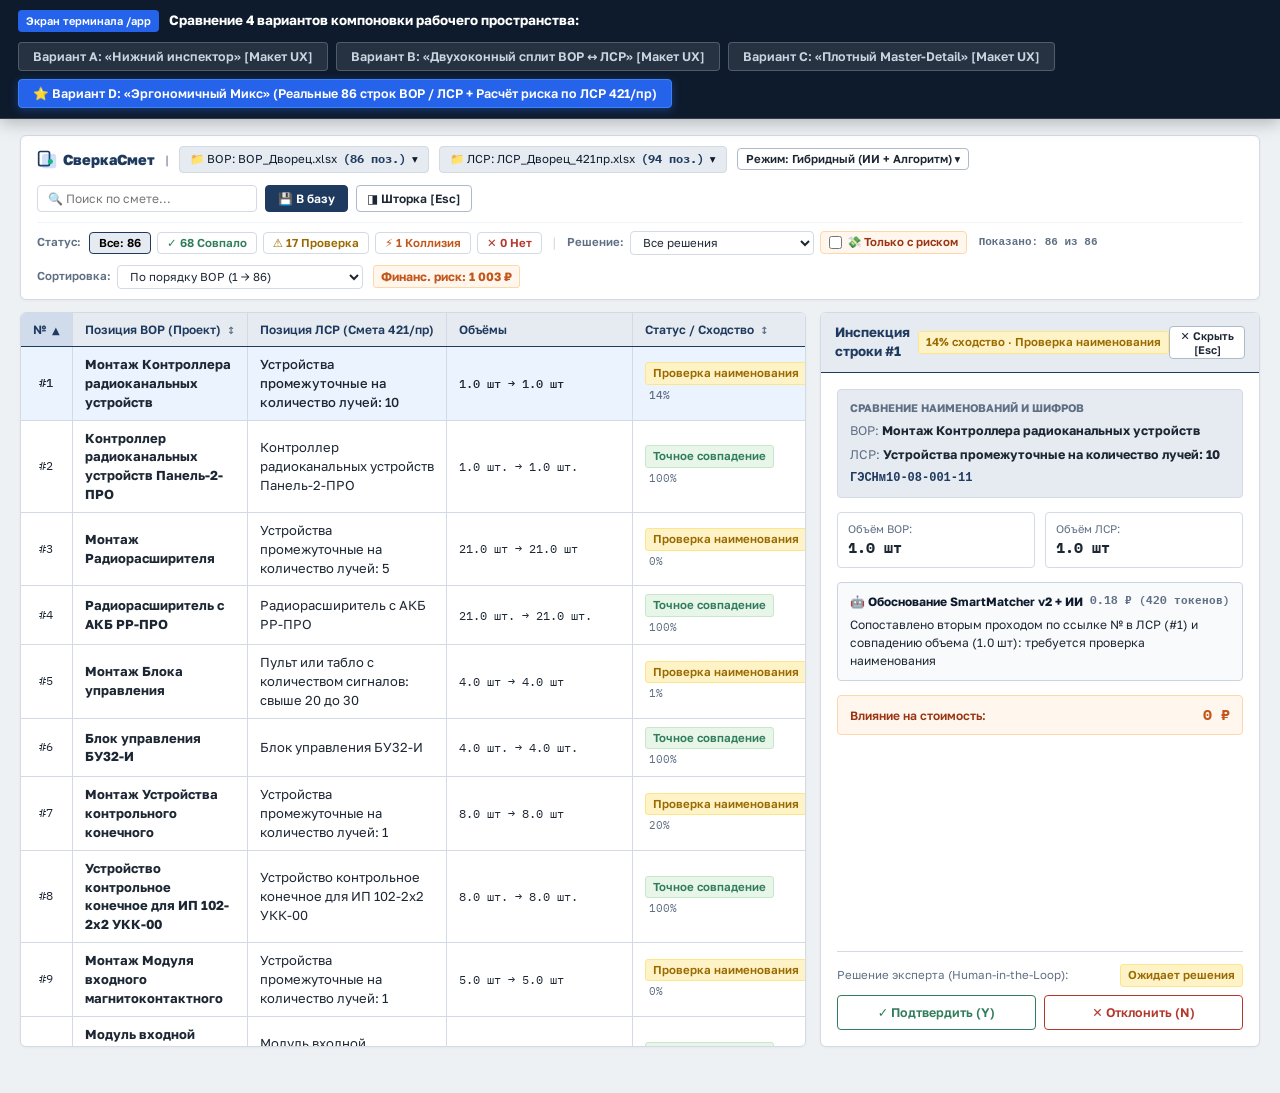
==== commit 3fa87fdf: "fix(ui): restore missing interactive functions and table rendering in Variant D" ====
--- a/web/app_concepts.html
+++ b/web/app_concepts.html
@@ -1163,11 +1163,19 @@
   </div>
 
   <script>
-    function setScreen(id) {
+    function setScreen(id, evt) {
       document.querySelectorAll('.concept-screen').forEach(s => s.classList.remove('active'));
       document.querySelectorAll('.sw-btn').forEach(b => b.classList.remove('active'));
-      document.getElementById('screen-' + id).classList.add('active');
-      event.target.classList.add('active');
+      const sc = document.getElementById('screen-' + id);
+      if (sc) sc.classList.add('active');
+      const btn = (evt && evt.currentTarget) ? evt.currentTarget : document.querySelector(`[onclick*="setScreen('${id}')"]`);
+      if (btn) btn.classList.add('active');
+      if (id === 'd') {
+        cdRenderTable();
+        if (cdRows && cdRows.length > 0) {
+          cdSelectRow(cdActiveIdx >= 0 ? cdActiveIdx : 0);
+        }
+      }
     }
 
     /* -------------------------------------------------------------------------
@@ -1175,6 +1183,8 @@
        ------------------------------------------------------------------------- */
     const cdRows = [{"id": 1, "vor_num": "1", "lsr_num": "1", "vor": "Монтаж Контроллера радиоканальных устройств", "lsr": "Устройства промежуточные на количество лучей: 10", "code": "ГЭСНм10-08-001-11", "unit_price": 6592.26, "vv": "1.0 шт", "lv": "1.0 шт", "status": "part", "statusText": "Проверка наименования", "sim": 14, "risk": "0 ₽", "decision": null, "reason": "Сопоставлено вторым проходом по ссылке № в ЛСР (#1) и совпадению объема (1.0 шт): требуется проверка наименования"}, {"id": 2, "vor_num": "2", "lsr_num": "2", "vor": "Контроллер радиоканальных устройств Панель-2-ПРО", "lsr": "Контроллер радиоканальных устройств Панель-2-ПРО", "code": "ТЦ_63.4.00.00_54_5404353096_20.02.2026_01_1", "unit_price": null, "vv": "1.0 шт.", "lv": "1.0 шт.", "status": "ok", "statusText": "Точное совпадение", "sim": 100, "risk": "0 ₽", "decision": null, "reason": "Полное совпадение: объем=1.0 шт."}, {"id": 3, "vor_num": "3", "lsr_num": "3", "vor": "Монтаж Радиорасширителя", "lsr": "Устройства промежуточные на количество лучей: 5", "code": "ГЭСНм10-08-001-12", "unit_price": 3779.25, "vv": "21.0 шт", "lv": "21.0 шт", "status": "part", "statusText": "Проверка наименования", "sim": 0, "risk": "0 ₽", "decision": null, "reason": "Сопоставлено вторым проходом по ссылке № в ЛСР (#3) и совпадению объема (21.0 шт): требуется проверка наименования"}, {"id": 4, "vor_num": "4", "lsr_num": "4", "vor": "Радиорасширитель с АКБ РР-ПРО", "lsr": "Радиорасширитель с АКБ РР-ПРО", "code": "ТЦ_63.4.00.00_54_5410152599_20.02.2026_01_2", "unit_price": null, "vv": "21.0 шт.", "lv": "21.0 шт.", "status": "ok", "statusText": "Точное совпадение", "sim": 100, "risk": "0 ₽", "decision": null, "reason": "Полное совпадение: объем=21.0 шт."}, {"id": 5, "vor_num": "5", "lsr_num": "5", "vor": "Монтаж Блока управления", "lsr": "Пульт или табло с количеством сигналов: свыше 20 до 30", "code": "ГЭСНм10-08-006-05", "unit_price": 16304.29, "vv": "4.0 шт", "lv": "4.0 шт", "status": "part", "statusText": "Проверка наименования", "sim": 1, "risk": "0 ₽", "decision": null, "reason": "Сопоставлено вторым проходом по ссылке № в ЛСР (#5) и совпадению объема (4.0 шт): требуется проверка наименования"}, {"id": 6, "vor_num": "6", "lsr_num": "6", "vor": "Блок управления БУ32-И", "lsr": "Блок управления БУ32-И", "code": "ТЦ_63.4.00.00_54_5410152599_20.02.2026_01_3", "unit_price": null, "vv": "4.0 шт.", "lv": "4.0 шт.", "status": "ok", "statusText": "Точное совпадение", "sim": 100, "risk": "0 ₽", "decision": null, "reason": "Полное совпадение: объем=4.0 шт."}, {"id": 7, "vor_num": "7", "lsr_num": "7", "vor": "Монтаж Устройства контрольного конечного", "lsr": "Устройства промежуточные на количество лучей: 1", "code": "ГЭСНм10-08-001-13", "unit_price": 1883.67, "vv": "8.0 шт", "lv": "8.0 шт", "status": "part", "statusText": "Проверка наименования", "sim": 20, "risk": "0 ₽", "decision": null, "reason": "Сопоставлено вторым проходом по ссылке № в ЛСР (#7) и совпадению объема (8.0 шт): требуется проверка наименования"}, {"id": 8, "vor_num": "8", "lsr_num": "8", "vor": "Устройство контрольное конечное для ИП 102-2х2 УКК-00", "lsr": "Устройство контрольное конечное для ИП 102-2х2 УКК-00", "code": "ТЦ_20.5.00.00_54_5410152599_20.02.2026_02_23", "unit_price": 1144.57, "vv": "8.0 шт.", "lv": "8.0 шт.", "status": "ok", "statusText": "Точное совпадение", "sim": 100, "risk": "0 ₽", "decision": null, "reason": "Полное совпадение: объем=8.0 шт."}, {"id": 9, "vor_num": "9", "lsr_num": "9", "vor": "Монтаж Модуля входного магнитоконтактного", "lsr": "Устройства промежуточные на количество лучей: 1", "code": "ГЭСНм10-08-001-13", "unit_price": 1883.67, "vv": "5.0 шт", "lv": "5.0 шт", "status": "part", "statusText": "Проверка наименования", "sim": 0, "risk": "0 ₽", "decision": null, "reason": "Сопоставлено вторым проходом по ссылке № в ЛСР (#9) и совпадению объема (5.0 шт): требуется проверка наименования"}, {"id": 10, "vor_num": "10", "lsr_num": "10", "vor": "Модуль входной магнитоконтактный радиоканальный МВ1-ПРО", "lsr": "Модуль входной магнитоконтактный радиоканальный МВ1-ПРО", "code": "ТЦ_63.4.00.00_54_5410152599_20.02.2026_01_14", "unit_price": null, "vv": "5.0 шт.", "lv": "5.0 шт.", "status": "ok", "statusText": "Точное совпадение", "sim": 100, "risk": "0 ₽", "decision": null, "reason": "Полное совпадение: объем=5.0 шт."}, {"id": 11, "vor_num": "11", "lsr_num": "11", "vor": "Монтаж Блока исполнительного радиоканального", "lsr": "Устройства промежуточные на количество лучей: 1", "code": "ГЭСНм10-08-001-13", "unit_price": 1883.67, "vv": "11.0 шт", "lv": "11.0 шт", "status": "part", "statusText": "Проверка наименования", "sim": 0, "risk": "0 ₽", "decision": null, "reason": "Сопоставлено вторым проходом по ссылке № в ЛСР (#11) и совпадению объема (11.0 шт): требуется проверка наименования"}, {"id": 12, "vor_num": "12", "lsr_num": "12", "vor": "Блок исполнительный радиоканальный ИБ1-ПРО", "lsr": "Блок исполнительный радиоканальный ИБ1-ПРО", "code": "ТЦ_63.4.00.00_54_5410152599_20.02.2026_01_15", "unit_price": null, "vv": "11.0 шт.", "lv": "11.0 шт.", "status": "ok", "statusText": "Точное совпадение", "sim": 100, "risk": "0 ₽", "decision": null, "reason": "Полное совпадение: объем=11.0 шт."}, {"id": 13, "vor_num": "13", "lsr_num": "13", "vor": "Монтаж блока питания", "lsr": "Отдельно устанавливаемый: преобразователь или блок питания", "code": "ГЭСНм10-02-016-06", "unit_price": 17302.6, "vv": "1.0 шт", "lv": "1.0 шт", "status": "part", "statusText": "Проверка наименования", "sim": 26, "risk": "0 ₽", "decision": null, "reason": "Сопоставлено вторым проходом по ссылке № в ЛСР (#13) и совпадению объема (1.0 шт): требуется проверка наименования"}, {"id": 14, "vor_num": "14", "lsr_num": "14", "vor": "Резервированный источник питания, 12В БП-12/2А", "lsr": "Резервированный источник питания, 12В БП-12/2А", "code": "ТЦ_62.4.02.00_54_5410152599_20.02.2026_01_6", "unit_price": null, "vv": "1.0 шт.", "lv": "1.0 шт.", "status": "ok", "statusText": "Точное совпадение", "sim": 100, "risk": "0 ₽", "decision": null, "reason": "Полное совпадение: объем=1.0 шт."}, {"id": 15, "vor_num": "15", "lsr_num": "15", "vor": "Монтаж блока питания и контроля", "lsr": "Устройство оптико-(фото)электрическое,: блок питания и контроля", "code": "ГЭСНм10-08-003-06", "unit_price": 9016.03, "vv": "1.0 шт", "lv": "1.0 шт", "status": "part", "statusText": "Проверка наименования", "sim": 44, "risk": "0 ₽", "decision": null, "reason": "Полное совпадение: объем=1.0 шт; Низкое текстовое сходство (0.38)"}, {"id": 16, "vor_num": "16", "lsr_num": "16", "vor": "Резервированный источник питания, 24В ИВЭПР 24/2,5 2х12-Р БР", "lsr": "Резервированный источник питания, 24В ИВЭПР 24/2,5 2х12-Р БР", "code": "ТЦ_62.4.02.00_54_5410152599_20.02.2026_01_7", "unit_price": null, "vv": "1.0 шт.", "lv": "1.0 шт.", "status": "ok", "statusText": "Точное совпадение", "sim": 100, "risk": "0 ₽", "decision": null, "reason": "Полное совпадение: объем=1.0 шт."}, {"id": 17, "vor_num": "17", "lsr_num": "17", "vor": "Монтаж Блока защиты", "lsr": "Прибор или аппарат", "code": "ГЭСНм08-03-575-01", "unit_price": 1605.95, "vv": "1.0 шт", "lv": "1.0 шт", "status": "part", "statusText": "Проверка наименования", "sim": 0, "risk": "0 ₽", "decision": null, "reason": "Сопоставлено вторым проходом по ссылке № в ЛСР (#17) и совпадению объема (1.0 шт): требуется проверка наименования"}, {"id": 18, "vor_num": "18", "lsr_num": "18", "vor": "Блок защиты сетевой БЗС исп.01", "lsr": "Блок защиты сетевой БЗС исп.01", "code": "ТЦ_62.1.05.00_54_5410152599_20.02.2026_01_28", "unit_price": null, "vv": "1.0 шт.", "lv": "1.0 шт.", "status": "ok", "statusText": "Точное совпадение", "sim": 100, "risk": "0 ₽", "decision": null, "reason": "Полное совпадение: объем=1.0 шт."}, {"id": 19, "vor_num": "19", "lsr_num": "19", "vor": "Монтаж Аккумуляторов", "lsr": "Прибор или аппарат", "code": "ГЭСНм08-03-575-01", "unit_price": 1605.95, "vv": "3.0 шт", "lv": "3.0 шт", "status": "part", "statusText": "Проверка наименования", "sim": 0, "risk": "0 ₽", "decision": null, "reason": "Сопоставлено вторым проходом по ссылке № в ЛСР (#19) и совпадению объема (3.0 шт): требуется проверка наименования"}, {"id": 20, "vor_num": "20", "lsr_num": "20", "vor": "Аккумуляторная батарея, 12 Ач, 12 В Delta DTМ 1212", "lsr": "Аккумуляторная батарея, 12 Ач, 12 В Delta DTМ 1212", "code": "ТЦ_62.4.01.00_54_5410152599_20.02.2026_01_19", "unit_price": null, "vv": "2.0 шт.", "lv": "2.0 шт.", "status": "ok", "statusText": "Точное совпадение", "sim": 100, "risk": "0 ₽", "decision": null, "reason": "Полное совпадение: объем=2.0 шт."}, {"id": 21, "vor_num": "21", "lsr_num": "21", "vor": "Аккумуляторная батарея, 7 Ач, 12 В Delta DTМ 1207", "lsr": "Аккумуляторная батарея, 7 Ач, 12 В Delta DTМ 1207", "code": "ТЦ_62.4.01.00_54_5410152599_20.02.2026_01_20", "unit_price": null, "vv": "1.0 шт.", "lv": "1.0 шт.", "status": "ok", "statusText": "Точное совпадение", "sim": 100, "risk": "0 ₽", "decision": null, "reason": "Полное совпадение: объем=1.0 шт."}, {"id": 22, "vor_num": "22", "lsr_num": "22", "vor": "Монтаж Устройства защитного отключения", "lsr": "Прибор или аппарат", "code": "ГЭСНм08-03-575-01", "unit_price": 1605.95, "vv": "1.0 шт", "lv": "1.0 шт", "status": "part", "statusText": "Проверка наименования", "sim": 0, "risk": "0 ₽", "decision": null, "reason": "Сопоставлено вторым проходом по ссылке № в ЛСР (#22) и совпадению объема (1.0 шт): требуется проверка наименования"}, {"id": 23, "vor_num": "23", "lsr_num": "23", "vor": "Устройство защитного отключения 2P, 16 А, 10 мА", "lsr": "Устройство защитного отключения 2P, 16 А, 10 мА", "code": "ФСБЦ-62.1.05.03-0041", "unit_price": null, "vv": "1.0 шт", "lv": "1.0 шт", "status": "ok", "statusText": "Точное совпадение", "sim": 100, "risk": "0 ₽", "decision": null, "reason": "Полное совпадение: объем=1.0 шт"}, {"id": 24, "vor_num": "24", "lsr_num": "24", "vor": "Монтаж Шкафа (пульт) управления навесного, высота, ширина и глубина: до 600х600х350 мм", "lsr": "Шкаф (пульт) управления навесной, высота, ширина и глубина: до 600х600х350 мм", "code": "ГЭСНм08-03-573-04", "unit_price": 4000.75, "vv": "1.0 шт", "lv": "1.0 шт", "status": "ok", "statusText": "Точное совпадение", "sim": 88, "risk": "0 ₽", "decision": null, "reason": "Полное совпадение: объем=1.0 шт"}, {"id": 25, "vor_num": "25", "lsr_num": "25", "vor": "Панель ПЭСПЗ с АВР (395х310х220) IP31, цвет красный \"ЩУ-П НИКОМ 230-IP31- 1[2/230/6]+АВР\"", "lsr": "Панель ПЭСПЗ с АВР (395х310х220) IP31, цвет красный \"ЩУ-П НИКОМ 230-IP31- 1[2/230/6]+АВР\"", "code": "ТЦ_20.4.04.00_54_5410152599_20.02.2026_02_27", "unit_price": 19534.25, "vv": "1.0 шт.", "lv": "1.0 шт.", "status": "ok", "statusText": "Точное совпадение", "sim": 100, "risk": "0 ₽", "decision": null, "reason": "Полное совпадение: объем=1.0 шт."}, {"id": 26, "vor_num": "26", "lsr_num": "26", "vor": "Монтаж Датчика пожарного теплового, подвешиваемого на тросе, масса 1 м кабеля: до 1 кг", "lsr": "Кабель до 35 кВ, подвешиваемый на тросе, масса 1 м кабеля: до 1 кг", "code": "ГЭСНм08-02-149-01", "unit_price": 78558.23, "vv": "1100.0 м", "lv": "11.0 100 м", "status": "ok", "statusText": "Пересчёт единиц (OK)", "sim": 61, "risk": "0 ₽", "decision": null, "reason": "Совпало после пересчета единиц: 1100.0 м <-> 11.0 100 м; Умеренное текстовое сходство (0.52)"}, {"id": 27, "vor_num": "27", "lsr_num": "27", "vor": "Провод полевой П-274М", "lsr": "Провод полевой П-274М", "code": "ТЦ_21.2.02.00_54_5410152599_20.02.2026_02_35", "unit_price": 24.52, "vv": "1100.0 м", "lv": "1100.0 м", "status": "ok", "statusText": "Точное совпадение", "sim": 100, "risk": "0 ₽", "decision": null, "reason": "Полное совпадение: объем=1100.0 м"}, {"id": 28, "vor_num": "28", "lsr_num": "28", "vor": "Датчик пожарный тепловой многоточечный ИП-102-2х2, дифференциальный ДПТ-R-Пл.2", "lsr": "Датчик пожарный тепловой многоточечный ИП-102-2х2, дифференциальный ДПТ-R-Пл.2", "code": "ТЦ_61.2.02.03_54_5410152599_20.02.2026_01_22", "unit_price": null, "vv": "1164.0 м", "lv": "1164.0 м", "status": "ok", "statusText": "Точное совпадение", "sim": 100, "risk": "0 ₽", "decision": null, "reason": "Полное совпадение: объем=1164.0 м"}, {"id": 29, "vor_num": "29", "lsr_num": "29", "vor": "Монтаж Извещателя пожарного радиоканального ручного", "lsr": "Аппарат (кнопка, ключ управления, замок электромагнитной блокировки, звуковой сигнал, сигнальная лампа) управления и сигнализации, количество подключаемых концов до 2: многопроволочного провода (жил кабеля)", "code": "ГЭСНм08-01-081-05", "unit_price": 61776.04, "vv": "26.0 шт", "lv": "0.26 100 шт", "status": "part", "statusText": "Проверка наименования", "sim": 8, "risk": "0 ₽", "decision": null, "reason": "Сопоставлено вторым проходом по ссылке № в ЛСР (#29) и совпадению объема (26.0 шт): требуется проверка наименования"}, {"id": 30, "vor_num": "30", "lsr_num": "30", "vor": "Извещатель пожарный радиоканальный ручной ИП 506-1-А ИПР-ПРО", "lsr": "Извещатель пожарный радиоканальный ручной ИП 506-1-А ИПР-ПРО", "code": "ТЦ_61.2.02.02_54_5410152599_20.02.2026_01_11", "unit_price": null, "vv": "26.0 шт.", "lv": "26.0 шт.", "status": "ok", "statusText": "Точное совпадение", "sim": 100, "risk": "0 ₽", "decision": null, "reason": "Полное совпадение: объем=26.0 шт."}, {"id": 31, "vor_num": "31", "lsr_num": "31", "vor": "Монтаж Извещателя теплового", "lsr": "Извещатель ПС автоматический: тепловой электро-контактный, магнитоконтактный в нормальном исполнении", "code": "ГЭСНм10-08-002-01", "unit_price": 1226.75, "vv": "10.0 шт", "lv": "10.0 шт", "status": "part", "statusText": "Проверка наименования", "sim": 21, "risk": "0 ₽", "decision": null, "reason": "Сопоставлено вторым проходом по ссылке № в ЛСР (#31) и совпадению объема (10.0 шт): требуется проверка наименования"}, {"id": 32, "vor_num": "32", "lsr_num": "32", "vor": "Извещатель пожарный радиоканальный тепловой ИП 101-156-A1R Аврора-Т-ПРО", "lsr": "Извещатель пожарный радиоканальный тепловой ИП 101-156-A1R Аврора-Т-ПРО", "code": "ТЦ_61.2.02.02_54_5410152599_20.02.2026_01_12", "unit_price": null, "vv": "2.0 шт.", "lv": "2.0 шт.", "status": "ok", "statusText": "Точное совпадение", "sim": 100, "risk": "0 ₽", "decision": null, "reason": "Полное совпадение: объем=2.0 шт."}, {"id": 33, "vor_num": "33", "lsr_num": "33", "vor": "Извещатель тепловой многоточечный ИП 102-2х2, блок сопряжения (исп.3) БС (А) Пл-3-2вв-3.3", "lsr": "Извещатель тепловой многоточечный ИП 102-2х2, блок сопряжения (исп.3) БС (А) Пл-3-2вв-3.3", "code": "ТЦ_61.2.02.02_54_5410152599_20.02.2026_01_21", "unit_price": null, "vv": "8.0 шт.", "lv": "8.0 шт.", "status": "ok", "statusText": "Точное совпадение", "sim": 100, "risk": "0 ₽", "decision": null, "reason": "Полное совпадение: объем=8.0 шт."}, {"id": 34, "vor_num": "34", "lsr_num": "34", "vor": "Монтаж Извещателя дымового", "lsr": "Извещатель ПС автоматический: дымовой, фотоэлектрический, радиоизотопный, световой в нормальном исполнении", "code": "ГЭСНм10-08-002-02", "unit_price": 2464.26, "vv": "265.0 шт", "lv": "265.0 шт", "status": "part", "statusText": "Проверка наименования", "sim": 18, "risk": "0 ₽", "decision": null, "reason": "Сопоставлено вторым проходом по ссылке № в ЛСР (#34) и совпадению объема (265.0 шт): требуется проверка наименования"}, {"id": 35, "vor_num": "35", "lsr_num": "35", "vor": "Извещатель пожарный дымовой радиоканальный с встроенным звуковым оповещателем \"ИП 212-3/6 Аврора-ДС-ПРО\"", "lsr": "Извещатель пожарный дымовой радиоканальный с встроенным звуковым оповещателем \"ИП 212-3/6 Аврора-ДС-ПРО\"", "code": "ТЦ_61.2.02.01_54_5404353096_20.02.2026_01_8", "unit_price": null, "vv": "19.0 шт.", "lv": "19.0 шт.", "status": "ok", "statusText": "Точное совпадение", "sim": 100, "risk": "0 ₽", "decision": null, "reason": "Полное совпадение: объем=19.0 шт."}, {"id": 36, "vor_num": "36", "lsr_num": "36", "vor": "Извещатель пожарный дымовой точечный радиоканальный с встроенным речевым оповещателем \"ИП 212-3/7 «Аврора-ДО-ПРО»\"", "lsr": "Извещатель пожарный дымовой точечный радиоканальный с встроенным речевым оповещателем \"ИП 212-3/7 «Аврора-ДО-ПРО»\"", "code": "ТЦ_61.2.02.01_54_5410152599_20.02.2026_01_9", "unit_price": null, "vv": "116.0 шт.", "lv": "116.0 шт.", "status": "ok", "statusText": "Точное совпадение", "sim": 100, "risk": "0 ₽", "decision": null, "reason": "Полное совпадение: объем=116.0 шт."}, {"id": 37, "vor_num": "37", "lsr_num": "37", "vor": "Извещатель пожарный дымовой радиоканальный \"ИП 212-155 Аврора-Д-ПРО\"", "lsr": "Извещатель пожарный дымовой радиоканальный \"ИП 212-155 Аврора-Д-ПРО\"", "code": "ТЦ_61.2.02.01_54_5410152599_20.02.2026_01_10", "unit_price": null, "vv": "124.0 шт.", "lv": "124.0 шт.", "status": "ok", "statusText": "Точное совпадение", "sim": 100, "risk": "0 ₽", "decision": null, "reason": "Полное совпадение: объем=124.0 шт."}, {"id": 38, "vor_num": "38", "lsr_num": "38", "vor": "Извещатель пожарный радиоканальный дымовой линейный \"ИП 212-119/1 Амур-М-ПРО\"", "lsr": "Извещатель пожарный радиоканальный дымовой линейный \"ИП 212-119/1 Амур-М-ПРО\"", "code": "ТЦ_61.2.02.01_54_5410152599_20.02.2026_01_13", "unit_price": null, "vv": "6.0 шт.", "lv": "6.0 шт.", "status": "ok", "statusText": "Точное совпадение", "sim": 100, "risk": "0 ₽", "decision": null, "reason": "Полное совпадение: объем=6.0 шт."}, {"id": 39, "vor_num": "39", "lsr_num": "39", "vor": "Монтаж светового (табло)", "lsr": "Транспарант световой (табло)", "code": "ГЭСНм10-04-101-15", "unit_price": 3048.97, "vv": "64.0 шт", "lv": "64.0 шт", "status": "part", "statusText": "Проверка наименования", "sim": 46, "risk": "0 ₽", "decision": null, "reason": "Полное совпадение: объем=64.0 шт; Низкое текстовое сходство (0.39)"}, {"id": 40, "vor_num": "40", "lsr_num": "40", "vor": "Световой оповещатель радиоканальный Табло-ПРО", "lsr": "Световой оповещатель радиоканальный Табло-ПРО", "code": "ТЦ_61.2.04.07_54_5410152599_20.02.2026_01_18", "unit_price": null, "vv": "64.0 шт.", "lv": "64.0 шт.", "status": "ok", "statusText": "Точное совпадение", "sim": 100, "risk": "0 ₽", "decision": null, "reason": "Полное совпадение: объем=64.0 шт."}, {"id": 41, "vor_num": "41", "lsr_num": "41", "vor": "Монтаж Громкоговорителя в помещении", "lsr": "Громкоговоритель или звуковая колонка: в помещении", "code": "ГЭСНм10-04-101-07", "unit_price": 3026.33, "vv": "43.0 шт", "lv": "43.0 шт", "status": "ok", "statusText": "Точное совпадение", "sim": 72, "risk": "0 ₽", "decision": null, "reason": "Полное совпадение: объем=43.0 шт; Умеренное текстовое сходство (0.55)"}, {"id": 42, "vor_num": "42", "lsr_num": "42", "vor": "Оповещатель пожарный звуковой радиоканальный Сирена-ПРО", "lsr": "Оповещатель пожарный звуковой радиоканальный Сирена-ПРО", "code": "ТЦ_61.2.04.08_54_5410152599_20.02.2026_01_16", "unit_price": null, "vv": "2.0 шт.", "lv": "2.0 шт.", "status": "ok", "statusText": "Точное совпадение", "sim": 100, "risk": "0 ₽", "decision": null, "reason": "Полное совпадение: объем=2.0 шт."}, {"id": 43, "vor_num": "43", "lsr_num": "43", "vor": "Оповещатель пожарный речевой радиоканальный Орфей-ПРО", "lsr": "Оповещатель пожарный речевой радиоканальный Орфей-ПРО", "code": "ТЦ_61.2.04.08_54_5410152599_20.02.2026_01_17", "unit_price": null, "vv": "35.0 шт.", "lv": "35.0 шт.", "status": "ok", "statusText": "Точное совпадение", "sim": 100, "risk": "0 ₽", "decision": null, "reason": "Полное совпадение: объем=35.0 шт."}, {"id": 44, "vor_num": "44", "lsr_num": "44", "vor": "Оповещатель пожарный звуковой Маяк-24-ЗМ1", "lsr": "Оповещатель пожарный звуковой Маяк-24-ЗМ1", "code": "ТЦ_61.2.04.08_54_5410152599_20.02.2026_01_25", "unit_price": null, "vv": "5.0 шт.", "lv": "5.0 шт.", "status": "ok", "statusText": "Точное совпадение", "sim": 100, "risk": "0 ₽", "decision": null, "reason": "Полное совпадение: объем=5.0 шт."}, {"id": 45, "vor_num": "45", "lsr_num": "45", "vor": "Оповещатель охранно-пожарный комбинированный свето-звуковой, 24В Маяк-24-К", "lsr": "Оповещатель охранно-пожарный комбинированный свето-звуковой, 24В Маяк-24-К", "code": "ТЦ_61.2.04.08_54_5410152599_20.02.2026_01_26", "unit_price": null, "vv": "1.0 шт.", "lv": "1.0 шт.", "status": "ok", "statusText": "Точное совпадение", "sim": 100, "risk": "0 ₽", "decision": null, "reason": "Полное совпадение: объем=1.0 шт."}, {"id": 46, "vor_num": "46", "lsr_num": "46", "vor": "Монтаж Автономного устройства огнетушащего аэрозоля", "lsr": "Крышка декоративная и другие мелкие изделия (без присоединения проводов)", "code": "ГЭСНм10-06-037-13", "unit_price": 8179.16, "vv": "25.0 шт", "lv": "0.25 100 шт", "status": "part", "statusText": "Проверка наименования", "sim": 0, "risk": "0 ₽", "decision": null, "reason": "Сопоставлено вторым проходом по ссылке № в ЛСР (#46) и совпадению объема (25.0 шт): требуется проверка наименования"}, {"id": 47, "vor_num": "47", "lsr_num": "47", "vor": "Автономное устройство огнетушащего аэрозоля с тепловым пуском АГС 12/0,3", "lsr": "Автономное устройство огнетушащего аэрозоля с тепловым пуском АГС 12/0,3", "code": "ТЦ_61.2.03.00_54_5410152599_20.02.2026_01_29", "unit_price": null, "vv": "22.0 шт.", "lv": "22.0 шт.", "status": "ok", "statusText": "Точное совпадение", "sim": 100, "risk": "0 ₽", "decision": null, "reason": "Полное совпадение: объем=22.0 шт."}, {"id": 48, "vor_num": "48", "lsr_num": "48", "vor": "Автономное устройство огнетушащего аэрозоля с тепловым пуском АГС 12/1,1", "lsr": "Автономное устройство огнетушащего аэрозоля с тепловым пуском АГС 12/1,1", "code": "ТЦ_61.2.03.00_54_5410152599_20.02.2026_01_30", "unit_price": null, "vv": "3.0 шт.", "lv": "3.0 шт.", "status": "ok", "statusText": "Точное совпадение", "sim": 100, "risk": "0 ₽", "decision": null, "reason": "Полное совпадение: объем=3.0 шт."}, {"id": 49, "vor_num": "49", "lsr_num": "49", "vor": "Монтаж Коробок ответвительных на стене", "lsr": "Коробка ответвительная на стене", "code": "ГЭСНм10-08-019-01", "unit_price": 732.49, "vv": "94.0 шт", "lv": "94.0 шт", "status": "ok", "statusText": "Точное совпадение", "sim": 70, "risk": "0 ₽", "decision": null, "reason": "Полное совпадение: объем=94.0 шт; Умеренное текстовое сходство (0.54)"}, {"id": 50, "vor_num": "50", "lsr_num": "50", "vor": "Коробка коммутационная проходная для ИП 102-2х2 КК-02-2вв", "lsr": "Коробка коммутационная проходная для ИП 102-2х2 КК-02-2вв", "code": "ТЦ_20.5.02.03_54_5410152599_20.02.2026_02_24", "unit_price": 510.0, "vv": "60.0 шт.", "lv": "60.0 шт.", "status": "ok", "statusText": "Точное совпадение", "sim": 100, "risk": "0 ₽", "decision": null, "reason": "Полное совпадение: объем=60.0 шт."}, {"id": 51, "vor_num": "51", "lsr_num": "51", "vor": "Коробка огнестойкая, 75x75x30мм 40-0450-FR6.0-4-4-Р", "lsr": "Коробка огнестойкая, 75x75x30мм 40-0450-FR6.0-4-4-Р", "code": "ТЦ_20.5.02.09_54_5410152599_20.02.2026_02_31", "unit_price": 1174.71, "vv": "21.0 шт.", "lv": "21.0 шт.", "status": "ok", "statusText": "Точное совпадение", "sim": 100, "risk": "0 ₽", "decision": null, "reason": "Полное совпадение: объем=21.0 шт."}, {"id": 52, "vor_num": "52", "lsr_num": "52", "vor": "Коробка огнестойкая, 100х100х40мм 60-0300-FR6.0-4-4-Р", "lsr": "Коробка огнестойкая, 100х100х40мм 60-0300-FR6.0-4-4-Р", "code": "ТЦ_20.5.02.09_54_5410152599_20.02.2026_02_32", "unit_price": 1791.44, "vv": "13.0 шт.", "lv": "13.0 шт.", "status": "ok", "statusText": "Точное совпадение", "sim": 100, "risk": "0 ₽", "decision": null, "reason": "Полное совпадение: объем=13.0 шт."}, {"id": 53, "vor_num": "53", "lsr_num": "53", "vor": "Монтаж Короба кабельного", "lsr": "Короба пластмассовые: шириной до 40 мм", "code": "ГЭСНм08-02-390-01", "unit_price": 24593.98, "vv": "180.0 м", "lv": "1.8 100 м", "status": "part", "statusText": "Проверка наименования", "sim": 23, "risk": "0 ₽", "decision": null, "reason": "Сопоставлено вторым проходом по ссылке № в ЛСР (#53) и совпадению объема (180.0 м): требуется проверка наименования"}, {"id": 54, "vor_num": "54", "lsr_num": "54", "vor": "Короб кабельный (кабель-канал) ПВХ с крышкой, размеры 25х16 мм", "lsr": "Короб кабельный (кабель-канал) ПВХ с крышкой, размеры 25х16 мм", "code": "ФСБЦ-20.2.05.04-0055", "unit_price": 5992.43, "vv": "166.0 м", "lv": "1.66 100 м", "status": "ok", "statusText": "Пересчёт единиц (OK)", "sim": 100, "risk": "0 ₽", "decision": null, "reason": "Совпало после пересчета единиц: 166.0 м <-> 1.66 100 м"}, {"id": 55, "vor_num": "55", "lsr_num": "55", "vor": "Хомуты-стяжки кабельные нейлоновые, размеры 4,8х250 мм", "lsr": "Хомуты-стяжки кабельные нейлоновые, размеры 4,8х250 мм", "code": "ФСБЦ-20.1.02.18-1096", "unit_price": 208.73, "vv": "550.0 шт", "lv": "5.5 100 шт", "status": "ok", "statusText": "Пересчёт единиц (OK)", "sim": 100, "risk": "0 ₽", "decision": null, "reason": "Совпало после пересчета единиц: 550.0 шт <-> 5.5 100 шт"}, {"id": 56, "vor_num": "56", "lsr_num": "56", "vor": "Углы плоские для кабель-канала, размеры 25х16 мм", "lsr": "Углы плоские для кабель-канала, размеры 25х16 мм", "code": "ФСБЦ-20.2.05.09-0062", "unit_price": 1873.69, "vv": "16.0 шт", "lv": "0.16 100 шт", "status": "ok", "statusText": "Пересчёт единиц (OK)", "sim": 100, "risk": "0 ₽", "decision": null, "reason": "Совпало после пересчета единиц: 16.0 шт <-> 0.16 100 шт"}, {"id": 57, "vor_num": "57", "lsr_num": "57", "vor": "Углы внутренние изменяемые для кабель-канала, размеры 25х16 мм", "lsr": "Углы внутренние изменяемые для кабель-канала, размеры 25х16 мм", "code": "ФСБЦ-20.2.05.09-0032", "unit_price": 4957.81, "vv": "16.0 шт", "lv": "0.16 100 шт", "status": "ok", "statusText": "Пересчёт единиц (OK)", "sim": 100, "risk": "0 ₽", "decision": null, "reason": "Совпало после пересчета единиц: 16.0 шт <-> 0.16 100 шт"}, {"id": 58, "vor_num": "58", "lsr_num": "58", "vor": "Углы внешние изменяемые для кабель-канала, размеры 25х16 мм", "lsr": "Углы внешние изменяемые для кабель-канала, размеры 25х16 мм", "code": "ФСБЦ-20.2.05.09-0012", "unit_price": 2728.56, "vv": "16.0 шт", "lv": "0.16 100 шт", "status": "ok", "statusText": "Пересчёт единиц (OK)", "sim": 100, "risk": "0 ₽", "decision": null, "reason": "Совпало после пересчета единиц: 16.0 шт <-> 0.16 100 шт"}, {"id": 59, "vor_num": "59", "lsr_num": "59", "vor": "Заглушки для кабель-канала, размеры 25х17 мм", "lsr": "Заглушки для кабель-канала, размеры 25х17 мм", "code": "ФСБЦ-20.2.05.03-1016", "unit_price": 6611.94, "vv": "16.0 шт", "lv": "0.16 100 шт", "status": "ok", "statusText": "Пересчёт единиц (OK)", "sim": 100, "risk": "0 ₽", "decision": null, "reason": "Совпало после пересчета единиц: 16.0 шт <-> 0.16 100 шт"}, {"id": 60, "vor_num": "60", "lsr_num": "60", "vor": "Короб кабельный (кабель-канал) ПВХ с крышкой, размеры 40х25 мм", "lsr": "Короб кабельный (кабель-канал) ПВХ с крышкой, размеры 40х25 мм", "code": "ФСБЦ-20.2.05.04-0061", "unit_price": 10918.43, "vv": "14.0 м", "lv": "0.14 100 м", "status": "ok", "statusText": "Пересчёт единиц (OK)", "sim": 100, "risk": "0 ₽", "decision": null, "reason": "Совпало после пересчета единиц: 14.0 м <-> 0.14 100 м"}, {"id": 61, "vor_num": "61", "lsr_num": "61", "vor": "Хомуты-стяжки кабельные нейлоновые, размеры 4,8х400 мм", "lsr": "Хомуты-стяжки кабельные нейлоновые, размеры 4,8х400 мм", "code": "ФСБЦ-20.1.02.18-1104", "unit_price": 229.23, "vv": "44.0 шт", "lv": "0.44 100 шт", "status": "ok", "statusText": "Пересчёт единиц (OK)", "sim": 100, "risk": "0 ₽", "decision": null, "reason": "Совпало после пересчета единиц: 44.0 шт <-> 0.44 100 шт"}, {"id": 62, "vor_num": "62", "lsr_num": "62", "vor": "Углы плоские для кабель-канала, размеры 40х25 мм", "lsr": "Углы плоские для кабель-канала, размеры 40х25 мм", "code": "ФСБЦ-20.2.05.09-0064", "unit_price": 3473.0, "vv": "2.0 шт", "lv": "0.02 100 шт", "status": "ok", "statusText": "Пересчёт единиц (OK)", "sim": 100, "risk": "0 ₽", "decision": null, "reason": "Совпало после пересчета единиц: 2.0 шт <-> 0.02 100 шт"}, {"id": 63, "vor_num": "63", "lsr_num": "63", "vor": "Углы внутренние изменяемые для кабель-канала, размеры 40х25 мм", "lsr": "Углы внутренние изменяемые для кабель-канала, размеры 40х25 мм", "code": "ФСБЦ-20.2.05.09-0034", "unit_price": 5235.0, "vv": "2.0 шт", "lv": "0.02 100 шт", "status": "ok", "statusText": "Пересчёт единиц (OK)", "sim": 100, "risk": "0 ₽", "decision": null, "reason": "Совпало после пересчета единиц: 2.0 шт <-> 0.02 100 шт"}, {"id": 64, "vor_num": "64", "lsr_num": "64", "vor": "Углы внешние изменяемые для кабель-канала, размеры 40х25 мм", "lsr": "Углы внешние изменяемые для кабель-канала, размеры 40х25 мм", "code": "ФСБЦ-20.2.05.09-0014", "unit_price": 3909.5, "vv": "2.0 шт", "lv": "0.02 100 шт", "status": "ok", "statusText": "Пересчёт единиц (OK)", "sim": 100, "risk": "0 ₽", "decision": null, "reason": "Совпало после пересчета единиц: 2.0 шт <-> 0.02 100 шт"}, {"id": 65, "vor_num": "65", "lsr_num": "65", "vor": "Прокладка Провода в коробах, сечением: до 6 мм2", "lsr": "Провод в коробах, сечением: до 6 мм2", "code": "ГЭСНм08-02-399-01", "unit_price": 4344.26, "vv": "180.0 м", "lv": "1.8 100 м", "status": "ok", "statusText": "Пересчёт единиц (OK)", "sim": 77, "risk": "0 ₽", "decision": null, "reason": "Совпало после пересчета единиц: 180.0 м <-> 1.8 100 м"}, {"id": 66, "vor_num": "66", "lsr_num": "66", "vor": "Монтаж Труб гофрированных ПВХ для защиты проводов и кабелей по установленным конструкциям, по стенам, колоннам, потолкам, основанию пола", "lsr": "Труба гофрированная ПВХ для защиты проводов и кабелей по установленным конструкциям, по стенам, колоннам, потолкам, основанию пола", "code": "ГЭСНм08-02-409-09", "unit_price": 21975.67, "vv": "800.0 м", "lv": "8.0 100 м", "status": "ok", "statusText": "Пересчёт единиц (OK)", "sim": 94, "risk": "0 ₽", "decision": null, "reason": "Совпало после пересчета единиц: 800.0 м <-> 8.0 100 м"}, {"id": 67, "vor_num": "67", "lsr_num": "67", "vor": "Трубы гибкие гофрированные, легкие, из самозатухающего ПВХ, с протяжкой, номинальный диаметр 25 мм", "lsr": "Трубы гибкие гофрированные, легкие, из самозатухающего ПВХ, с протяжкой, номинальный диаметр 25 мм", "code": "ФСБЦ-24.3.01.02-0002", "unit_price": 23.03, "vv": "50.0 м", "lv": "50.0 м", "status": "ok", "statusText": "Точное совпадение", "sim": 100, "risk": "0 ₽", "decision": null, "reason": "Полное совпадение: объем=50.0 м"}, {"id": 68, "vor_num": "68", "lsr_num": "68", "vor": "Скобы металлические однолапковые с полимерным покрытием для кабеля диаметром 25-26 мм", "lsr": "Скобы металлические однолапковые с полимерным покрытием для кабеля диаметром 25-26 мм", "code": "ФСБЦ-20.2.05.02-1092", "unit_price": 1383.65, "vv": "185.0 шт", "lv": "1.85 100 шт", "status": "ok", "statusText": "Пересчёт единиц (OK)", "sim": 100, "risk": "0 ₽", "decision": null, "reason": "Совпало после пересчета единиц: 185.0 шт <-> 1.85 100 шт"}, {"id": 69, "vor_num": "69", "lsr_num": "69", "vor": "Трубы гибкие гофрированные, легкие, из самозатухающего ПВХ, с протяжкой, номинальный диаметр 20 мм", "lsr": "Трубы гибкие гофрированные, легкие, из самозатухающего ПВХ, с протяжкой, номинальный диаметр 20 мм", "code": "ФСБЦ-24.3.01.02-0001", "unit_price": 13.08, "vv": "750.0 м", "lv": "750.0 м", "status": "ok", "statusText": "Точное совпадение", "sim": 100, "risk": "0 ₽", "decision": null, "reason": "Полное совпадение: объем=750.0 м"}, {"id": 70, "vor_num": "70", "lsr_num": "70", "vor": "Скобы металлические однолапковые с полимерным покрытием для кабеля диаметром 19-20 мм", "lsr": "Скобы металлические однолапковые с полимерным покрытием для кабеля диаметром 19-20 мм", "code": "ФСБЦ-20.2.05.02-1088", "unit_price": 1122.22, "vv": "2750.0 шт", "lv": "27.5 100 шт", "status": "ok", "statusText": "Пересчёт единиц (OK)", "sim": 100, "risk": "0 ₽", "decision": null, "reason": "Совпало после пересчета единиц: 2750.0 шт <-> 27.5 100 шт"}, {"id": 71, "vor_num": "71", "lsr_num": "71", "vor": "Муфта соединительная универсальная из АБС пластика для электротехнических труб, наружный диаметр 20 мм", "lsr": "Муфта соединительная универсальная из АБС пластика для электротехнических труб, наружный диаметр 20 мм", "code": "ФСБЦ-24.3.01.02-1008", "unit_price": 5.98, "vv": "30.0 шт", "lv": "30.0 шт", "status": "ok", "statusText": "Точное совпадение", "sim": 100, "risk": "0 ₽", "decision": null, "reason": "Полное совпадение: объем=30.0 шт"}, {"id": 72, "vor_num": "72", "lsr_num": "72", "vor": "Затягивание провода в проложенные трубы и металлические рукава первого одножильного или многожильного в общей оплетке, суммарное сечение: до 6 мм2", "lsr": "Затягивание провода в проложенные трубы и металлические рукава первого одножильного или многожильного в общей оплетке, суммарное сечение: до 6 мм2", "code": "ГЭСНм08-02-412-02", "unit_price": 8280.53, "vv": "800.0 м", "lv": "8.0 100 м", "status": "ok", "statusText": "Пересчёт единиц (OK)", "sim": 100, "risk": "0 ₽", "decision": null, "reason": "Совпало после пересчета единиц: 800.0 м <-> 8.0 100 м"}, {"id": 73, "vor_num": "73", "lsr_num": "73", "vor": "Затягивание провода в проложенные трубы и металлические рукава каждого последующего одножильного или многожильного в общей оплетке, суммарное сечение: до 6 мм2", "lsr": "Затягивание провода в проложенные трубы и металлические рукава каждого последующего одножильного или многожильного в общей оплетке, суммарное сечение: до 6 мм2", "code": "ГЭСНм08-02-412-09", "unit_price": 2919.16, "vv": "74.0 м", "lv": "0.74 100 м", "status": "ok", "statusText": "Пересчёт единиц (OK)", "sim": 100, "risk": "0 ₽", "decision": null, "reason": "Совпало после пересчета единиц: 74.0 м <-> 0.74 100 м"}, {"id": 74, "vor_num": "74", "lsr_num": "74", "vor": "Кабель силовой с медными жилами ППГнг(A)-FRHF 3х1,5ок(N, PE)-1000", "lsr": "Кабель силовой с медными жилами ППГнг(A)-FRHF 3х1,5ок(N, PE)-1000", "code": "ФСБЦ-21.1.06.10-1028", "unit_price": 99889.5, "vv": "60.0 м", "lv": "0.06 1000 м", "status": "ok", "statusText": "Пересчёт единиц (OK)", "sim": 100, "risk": "0 ₽", "decision": null, "reason": "Совпало после пересчета единиц: 60.0 м <-> 0.06 1000 м"}, {"id": 75, "vor_num": "75", "lsr_num": "75", "vor": "Кабель парной скрутки КПСнг(A)-FRHF 1х2х0,5", "lsr": "Кабель парной скрутки КПСнг(A)-FRHF 1х2х0,5", "code": "ФСБЦ-21.1.08.01-0141", "unit_price": 18865.23, "vv": "974.0 м", "lv": "0.974 1000 м", "status": "ok", "statusText": "Пересчёт единиц (OK)", "sim": 100, "risk": "0 ₽", "decision": null, "reason": "Совпало после пересчета единиц: 974.0 м <-> 0.974 1000 м"}, {"id": 76, "vor_num": "76", "lsr_num": "76", "vor": "Кабель парной скрутки КПСнг(A)-FRHF 2х2х0,5", "lsr": "Кабель парной скрутки КПСнг(A)-FRHF 2х2х0,5", "code": "ФСБЦ-21.1.08.01-0144", "unit_price": 33561.0, "vv": "20.0 м", "lv": "0.02 1000 м", "status": "ok", "statusText": "Пересчёт единиц (OK)", "sim": 100, "risk": "0 ₽", "decision": null, "reason": "Совпало после пересчета единиц: 20.0 м <-> 0.02 1000 м"}, {"id": 77, "vor_num": "77", "lsr_num": "77", "vor": "Этикетка, белая 30х20, 320 шт., для принтера Niimbot B1 T30х20-320 white", "lsr": "Этикетка, белая 30х20, 320 шт., для принтера Niimbot B1 T30х20-320 white", "code": "ТЦ_25.2.01.01_78_5410152599_20.02.2026_02_33", "unit_price": 1003.28, "vv": "1.0 шт.", "lv": "1.0 шт.", "status": "ok", "statusText": "Точное совпадение", "sim": 100, "risk": "0 ₽", "decision": null, "reason": "Полное совпадение: объем=1.0 шт."}, {"id": 78, "vor_num": "78", "lsr_num": "78", "vor": "Этикетка для кабеля, белая 25х38, 200 шт., для принтера Niimbot B1 T25х38+38/2L-200 white cable", "lsr": "Этикетка для кабеля, белая 25х38, 200 шт., для принтера Niimbot B1 T25х38+38/2L-200 white cable", "code": "ТЦ_25.2.01.01_78_5410152599_20.02.2026_02_34", "unit_price": 1003.28, "vv": "2.0 шт.", "lv": "1.0 шт.", "status": "diff", "statusText": "Расхождение объёма", "sim": 100, "risk": "1 003 ₽", "decision": null, "reason": "Различие объема: ВОР=2.0 шт. (2.0000 базовых) vs ЛСР=1.0 шт. (1.0000 базовых)"}, {"id": 79, "vor_num": "79", "lsr_num": "79", "vor": "Хомуты-стяжки кабельные нейлоновые, размеры 4,8х200 мм", "lsr": "Хомуты-стяжки кабельные нейлоновые, размеры 4,8х200 мм", "code": "ФСБЦ-20.1.02.18-1094", "unit_price": 181.04, "vv": "3700.0 шт", "lv": "37.0 100 шт", "status": "ok", "statusText": "Пересчёт единиц (OK)", "sim": 100, "risk": "0 ₽", "decision": null, "reason": "Совпало после пересчета единиц: 3700.0 шт <-> 37.0 100 шт"}, {"id": 80, "vor_num": "80", "lsr_num": "80", "vor": "Система управления доступом с автоматическим запирающим устройством", "lsr": "Система управления доступом с автоматическим запирающим устройством", "code": "ГЭСНм10-10-006-01", "unit_price": 3626.97, "vv": "5.0 шт", "lv": "5.0 шт", "status": "ok", "statusText": "Точное совпадение", "sim": 100, "risk": "0 ₽", "decision": null, "reason": "Полное совпадение: объем=5.0 шт"}, {"id": 81, "vor_num": "81", "lsr_num": "81", "vor": "Считыватель Touch Memory СЧИТЫВАТЕЛЬ-2 исп.02", "lsr": "Считыватель Touch Memory СЧИТЫВАТЕЛЬ-2 исп.02", "code": "ТЦ_61.2.00.00_54_5410152599_20.02.2026_02_4", "unit_price": null, "vv": "5.0 шт", "lv": "5.0 шт", "status": "ok", "statusText": "Точное совпадение", "sim": 100, "risk": "0 ₽", "decision": null, "reason": "Полное совпадение: объем=5.0 шт"}, {"id": 82, "vor_num": "82", "lsr_num": "82", "vor": "Ключ Touch Memory DS1990А", "lsr": "Ключ Touch Memory DS1990А", "code": "ТЦ_22.1.02.00_54_5410152599_20.02.2026_02_5", "unit_price": 30.1, "vv": "10.0 шт", "lv": "10.0 шт", "status": "ok", "statusText": "Точное совпадение", "sim": 100, "risk": "0 ₽", "decision": null, "reason": "Полное совпадение: объем=10.0 шт"}, {"id": 83, "vor_num": "83", "lsr_num": "83", "vor": "Герметик противопожарный акриловый для заделки швов примыкания стен, перекрытий, отверстий при прокладке негорючих трубопроводов, подверженных деформациям до 10 % в процессе эксплуатации, объем 310 мл", "lsr": "Герметик противопожарный акриловый для заделки швов примыкания стен, перекрытий, отверстий при прокладке негорючих трубопроводов, подверженных деформациям до 10 % в процессе эксплуатации, объем 310 мл", "code": "ФСБЦ-14.5.01.01-0021", "unit_price": 1679.57, "vv": "2.0 шт", "lv": "2.0 шт", "status": "ok", "statusText": "Точное совпадение", "sim": 100, "risk": "0 ₽", "decision": null, "reason": "Полное совпадение: объем=2.0 шт"}, {"id": 84, "vor_num": "84", "lsr_num": "84", "vor": "Диод 1N4148", "lsr": "Диод 1N4148", "code": "ТЦ_20.0.00.00_54_5410152599_20.02.2026_02_36", "unit_price": 5.85, "vv": "12.0 шт", "lv": "12.0 шт", "status": "ok", "statusText": "Точное совпадение", "sim": 100, "risk": "0 ₽", "decision": null, "reason": "Полное совпадение: объем=12.0 шт"}, {"id": 85, "vor_num": "85", "lsr_num": "85", "vor": "Резистор 5,6 кОм МЛТ-0,25", "lsr": "Резистор 5,6 кОм МЛТ-0,25", "code": "ТЦ_20.0.00.00_54_5410152599_20.02.2026_02_37", "unit_price": 5.85, "vv": "15.0 шт", "lv": "15.0 шт", "status": "ok", "statusText": "Точное совпадение", "sim": 100, "risk": "0 ₽", "decision": null, "reason": "Полное совпадение: объем=15.0 шт"}, {"id": 86, "vor_num": "86", "lsr_num": "86", "vor": "Резистор 2,0 кОм МЛТ-0,25", "lsr": "Резистор 2,0 кОм МЛТ-0,25", "code": "ТЦ_20.0.00.00_54_5410152599_20.02.2026_02_38", "unit_price": 5.85, "vv": "8.0 шт", "lv": "8.0 шт", "status": "ok", "statusText": "Точное совпадение", "sim": 100, "risk": "0 ₽", "decision": null, "reason": "Полное совпадение: объем=8.0 шт"}];
 
+    let cdActiveIdx = 0;
+    let cdInspectorOpen = true;
     let cdStatusFilter = 'all';
     let cdDecisionFilter = 'all';
     let cdOnlyRisk = false;
@@ -1294,6 +1304,99 @@
         tbody.appendChild(tr);
       });
     }
+    function cdSelectRow(idx) {
+      cdActiveIdx = idx;
+      if (!cdInspectorOpen) cdToggleInspector(true);
+
+      // Update active highlight on table rows
+      document.querySelectorAll('#cd-tbody tr').forEach(tr => tr.classList.remove('active'));
+      const activeTr = document.getElementById(`cd-row-${idx}`);
+      if (activeTr) activeTr.classList.add('active');
+
+      const r = cdRows[idx];
+      if (!r) return;
+
+      const titleEl = document.getElementById('cd-hdr-title');
+      if (titleEl) titleEl.textContent = `Инспекция строки #${r.id}`;
+
+      const badge = document.getElementById('cd-hdr-badge');
+      if (badge) {
+        badge.textContent = `${r.sim}% сходство · ${r.statusText}`;
+        badge.className = `badge ${r.status === 'ok' ? 'b-ok' : r.status === 'part' ? 'b-part' : r.status === 'diff' ? 'b-diff' : 'b-bad'}`;
+      }
+
+      const dVor = document.getElementById('cd-d-vor');
+      if (dVor) dVor.innerHTML = r.vor;
+      const dLsr = document.getElementById('cd-d-lsr');
+      if (dLsr) dLsr.innerHTML = r.lsr;
+      const dCode = document.getElementById('cd-d-code');
+      if (dCode) dCode.textContent = r.code || '—';
+      const dVv = document.getElementById('cd-d-vv');
+      if (dVv) dVv.textContent = r.vv;
+      const dLv = document.getElementById('cd-d-lv');
+      if (dLv) dLv.textContent = r.lv;
+      const dReason = document.getElementById('cd-d-reason');
+      if (dReason) dReason.innerHTML = r.reason;
+      const dRisk = document.getElementById('cd-d-risk');
+      if (dRisk) dRisk.textContent = r.risk;
+
+      const st = document.getElementById('cd-d-status-tag');
+      if (st) {
+        if (r.decision === 'yes') {
+          st.textContent = '✓ Подтверждено инженером';
+          st.className = 'badge b-ok';
+        } else if (r.decision === 'no') {
+          st.textContent = '✕ Отклонено инженером';
+          st.className = 'badge b-bad';
+        } else {
+          st.textContent = 'Ожидает решения';
+          st.className = 'badge b-part';
+        }
+      }
+    }
+
+    function cdInlineDecision(idx, dec, evt) {
+      if (evt) evt.stopPropagation();
+      cdRows[idx].decision = dec;
+      cdRenderTable();
+      cdSelectRow(idx);
+    }
+
+    function cdApplyDecision(dec) {
+      if (cdActiveIdx >= 0 && cdActiveIdx < cdRows.length) {
+        cdRows[cdActiveIdx].decision = dec;
+        cdRenderTable();
+        cdSelectRow(cdActiveIdx);
+      }
+    }
+
+    function cdToggleInspector(forceOpen) {
+      const panel = document.getElementById('cd-inspector');
+      const btn = document.getElementById('cd-toggle-btn');
+      if (!panel) return;
+      if (forceOpen === true) {
+        cdInspectorOpen = true;
+      } else if (forceOpen === false) {
+        cdInspectorOpen = false;
+      } else {
+        cdInspectorOpen = !cdInspectorOpen;
+      }
+
+      if (cdInspectorOpen) {
+        panel.classList.remove('hidden');
+        if (btn) {
+          btn.textContent = '◨ Шторка [Esc]';
+          btn.classList.add('btn-primary');
+        }
+      } else {
+        panel.classList.add('hidden');
+        if (btn) {
+          btn.textContent = '◻ Развернуть [Esc]';
+          btn.classList.remove('btn-primary');
+        }
+      }
+    }
+
 
     function cdHeaderSort(field) {
       if (cdSortField === field) {
@@ -1367,8 +1470,17 @@
     });
 
     // Инициализация строк при старте
-    cdRenderTable();
-    cdSelectRow(0);
+    function cdInit() {
+      cdRenderTable();
+      if (cdRows && cdRows.length > 0) {
+        cdSelectRow(0);
+      }
+    }
+    if (document.readyState === 'complete' || document.readyState === 'interactive') {
+      cdInit();
+    } else {
+      document.addEventListener('DOMContentLoaded', cdInit);
+    }
 
     const rowDataA = [
       {
